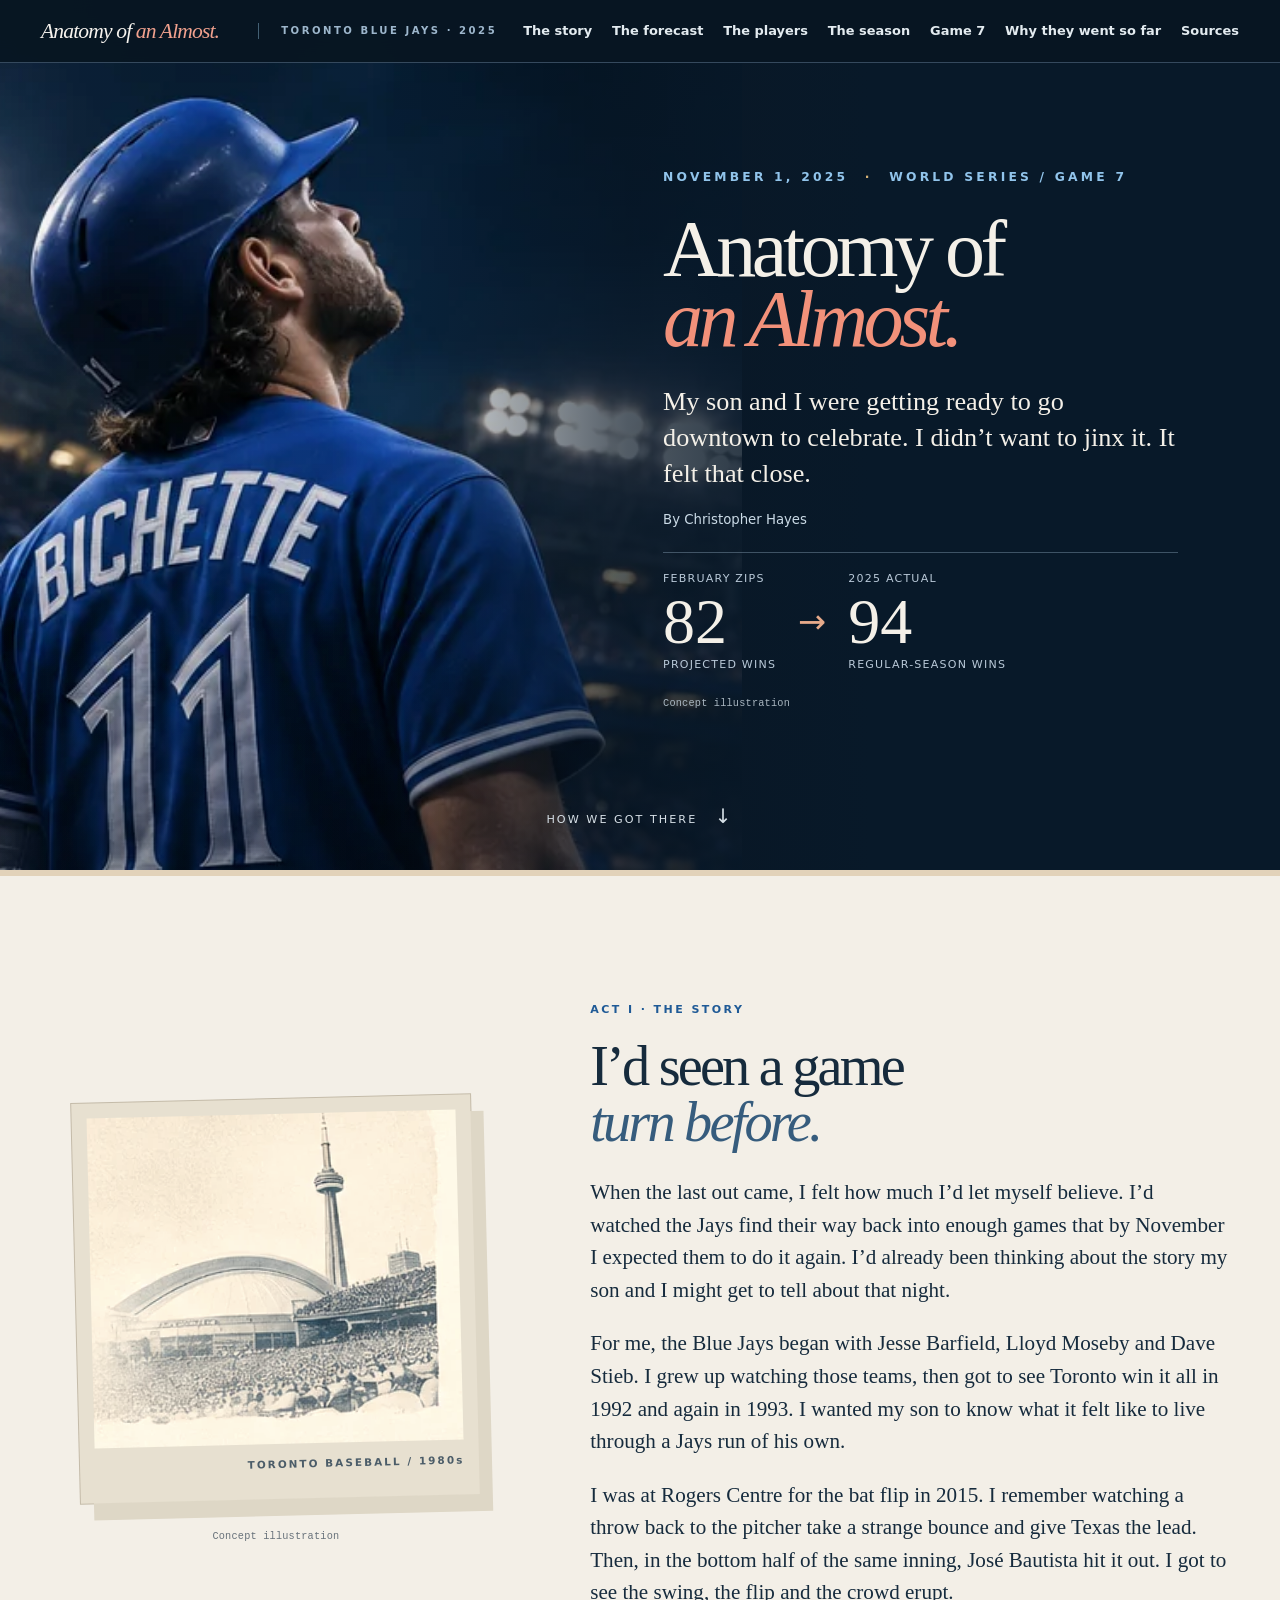
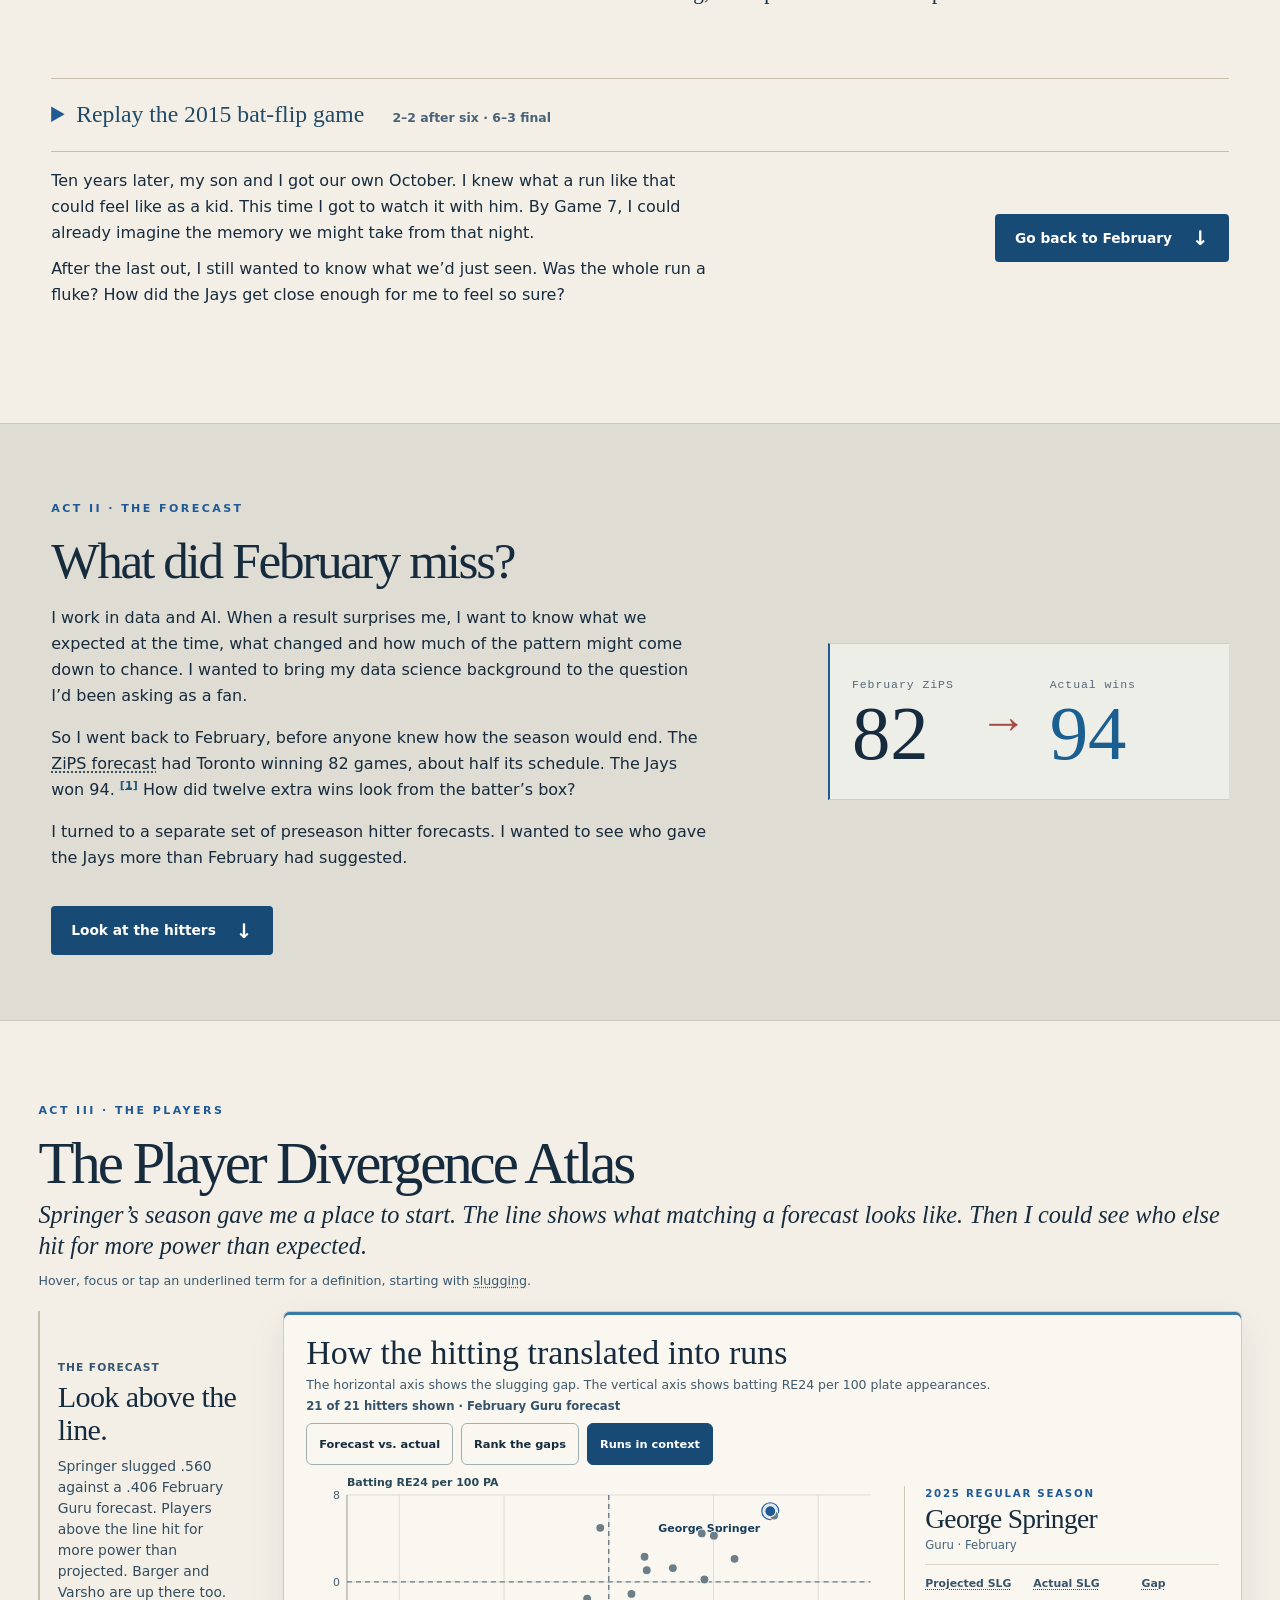
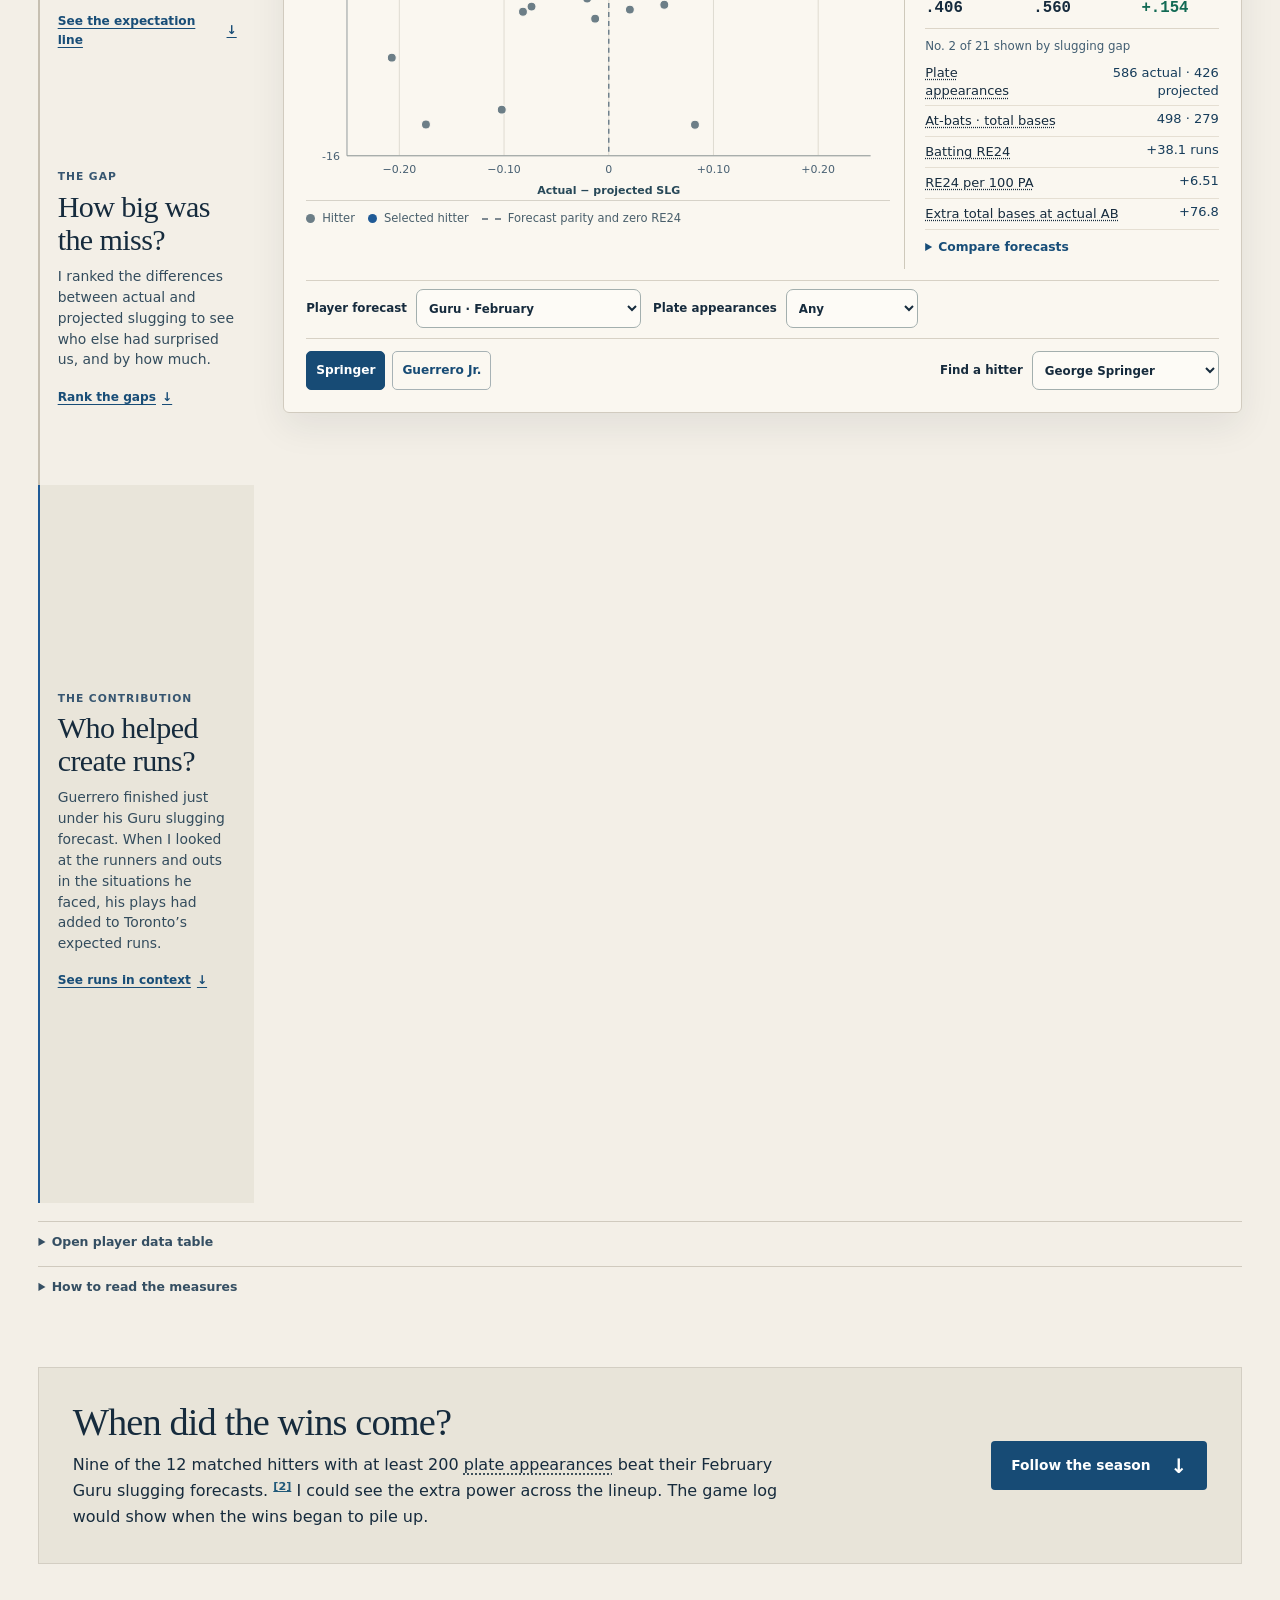
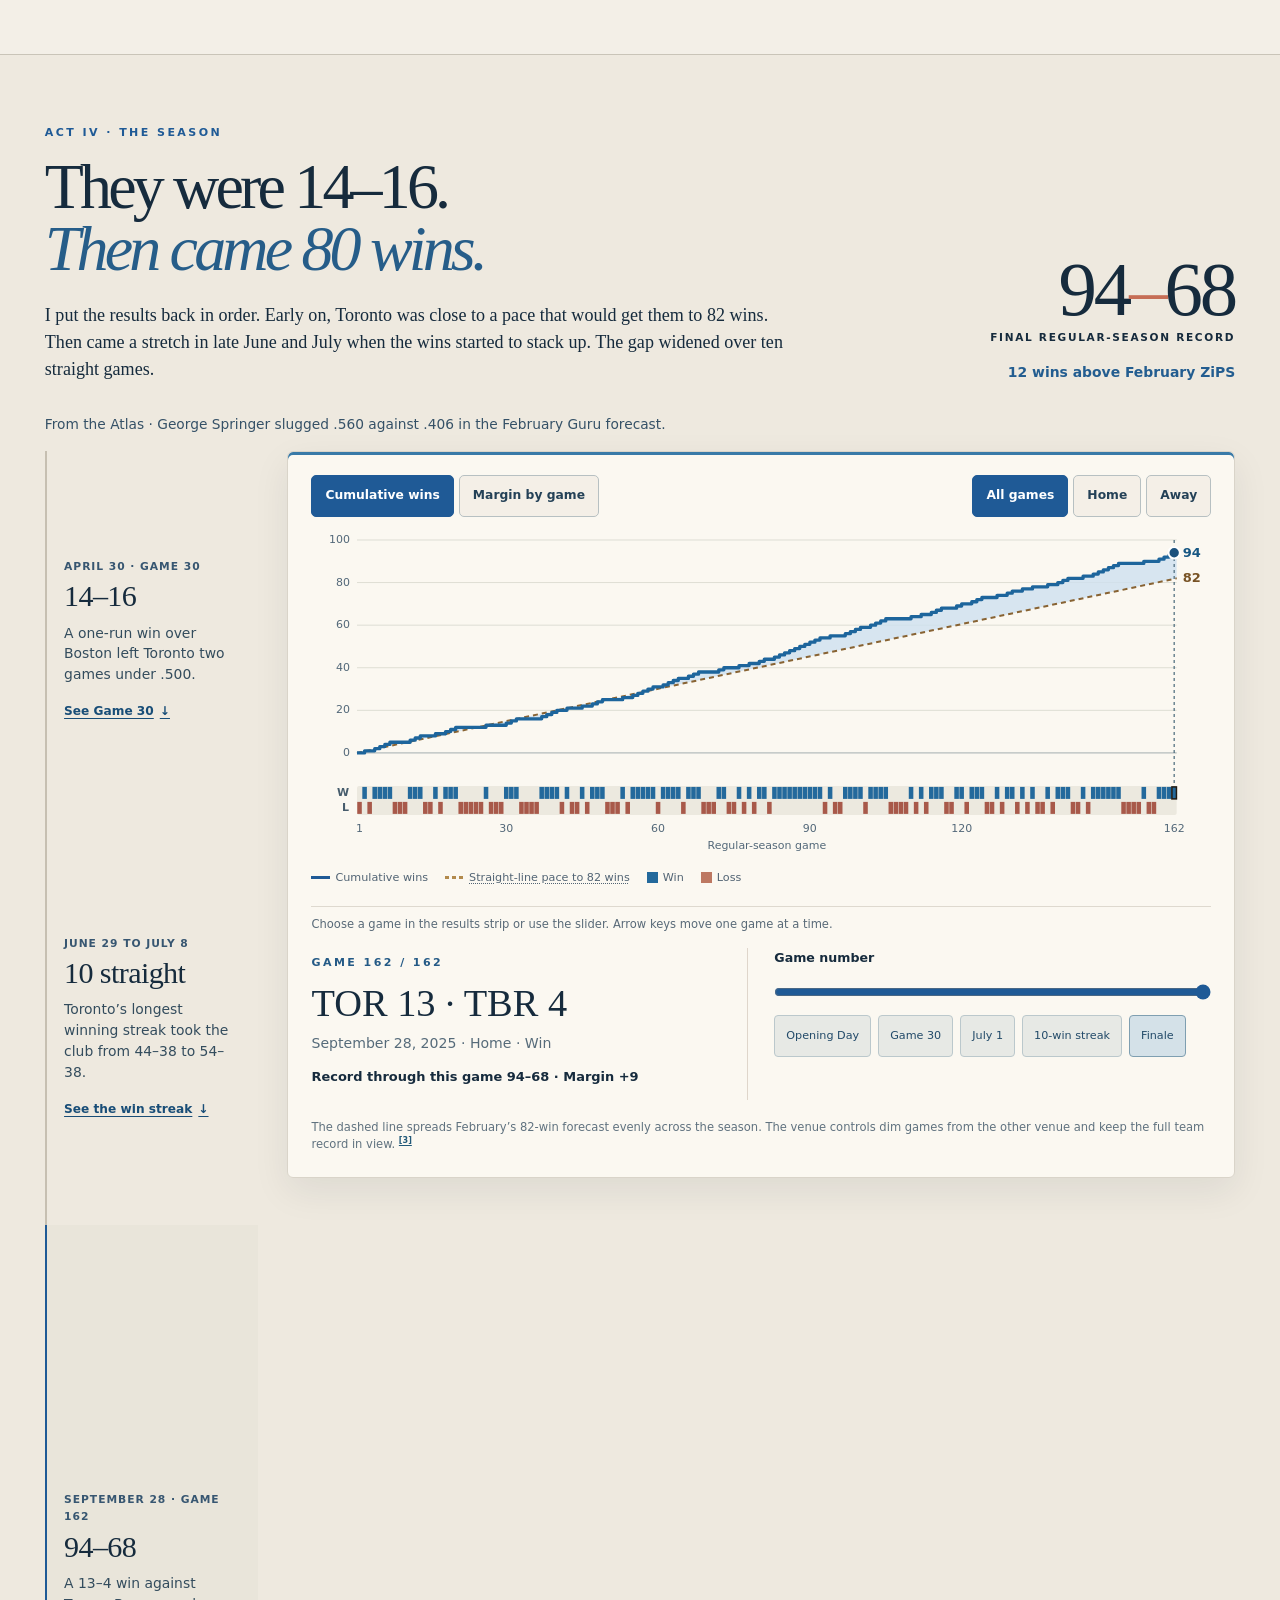
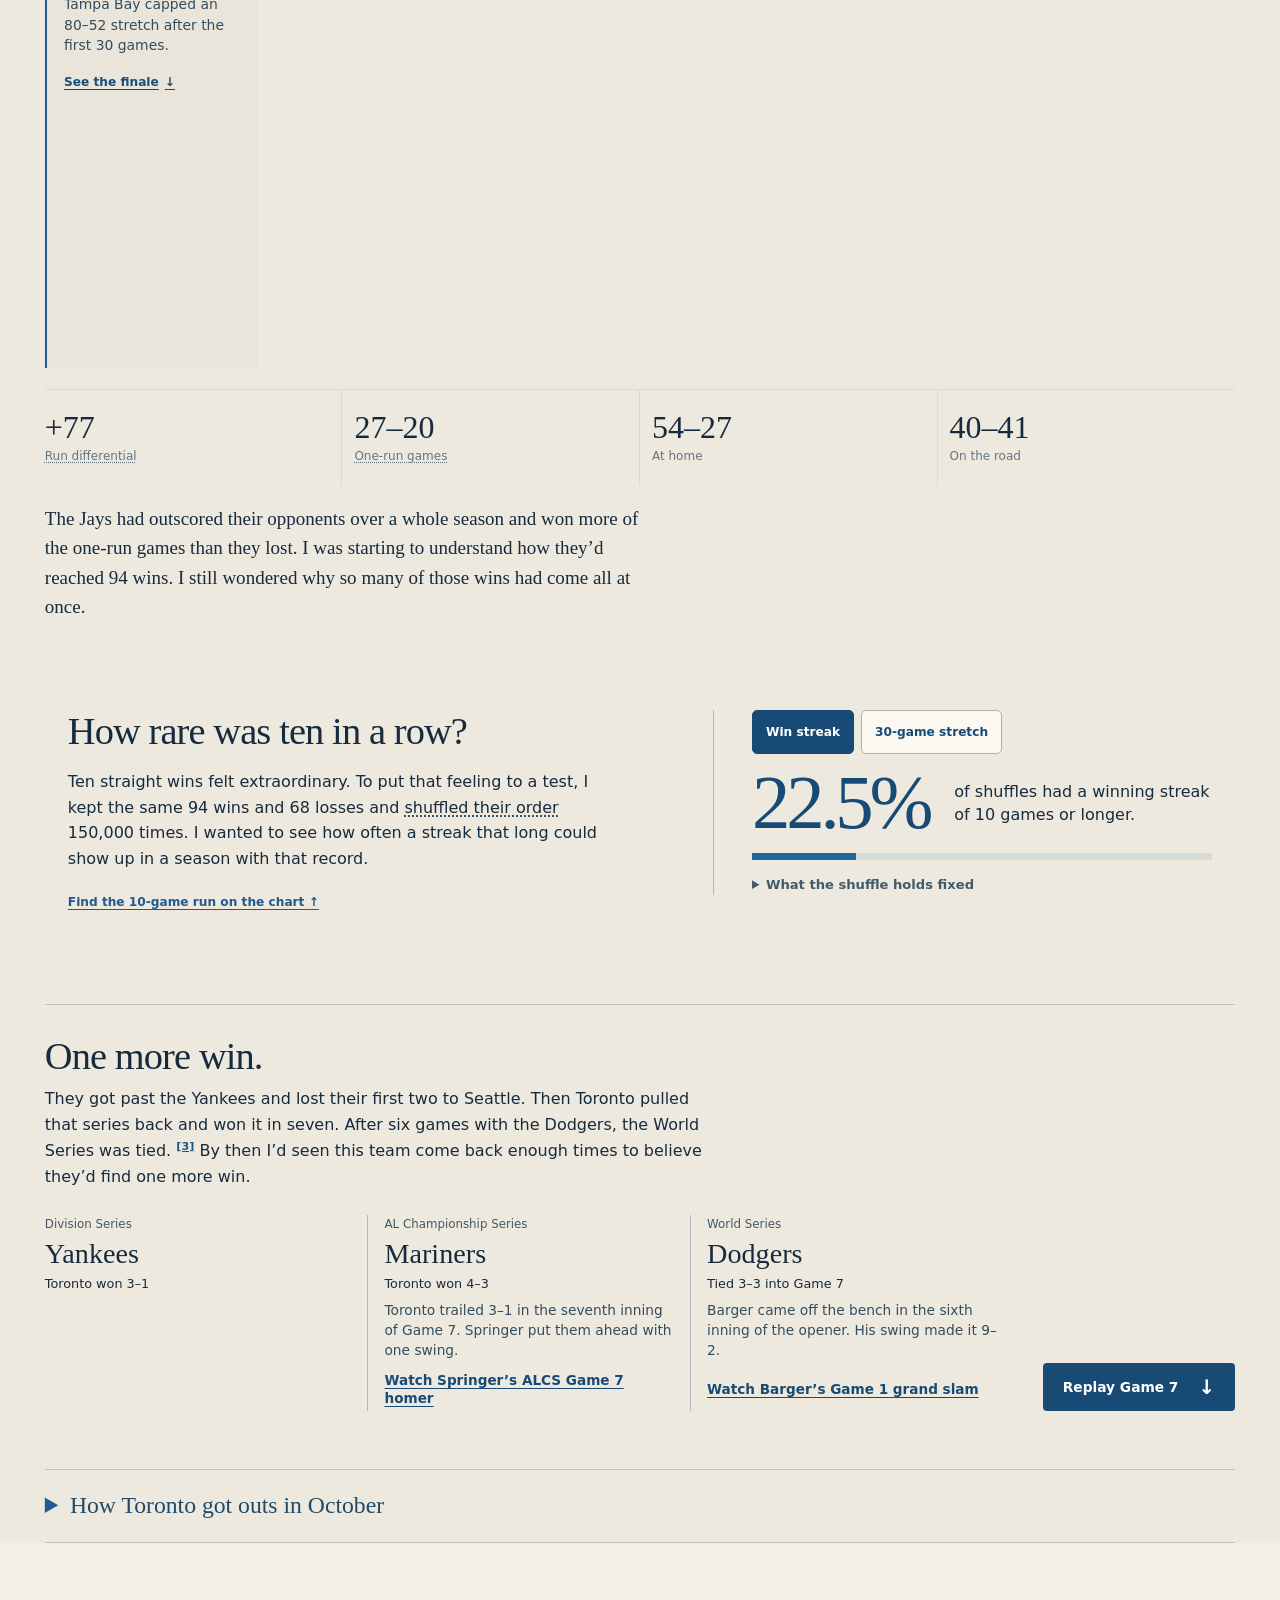
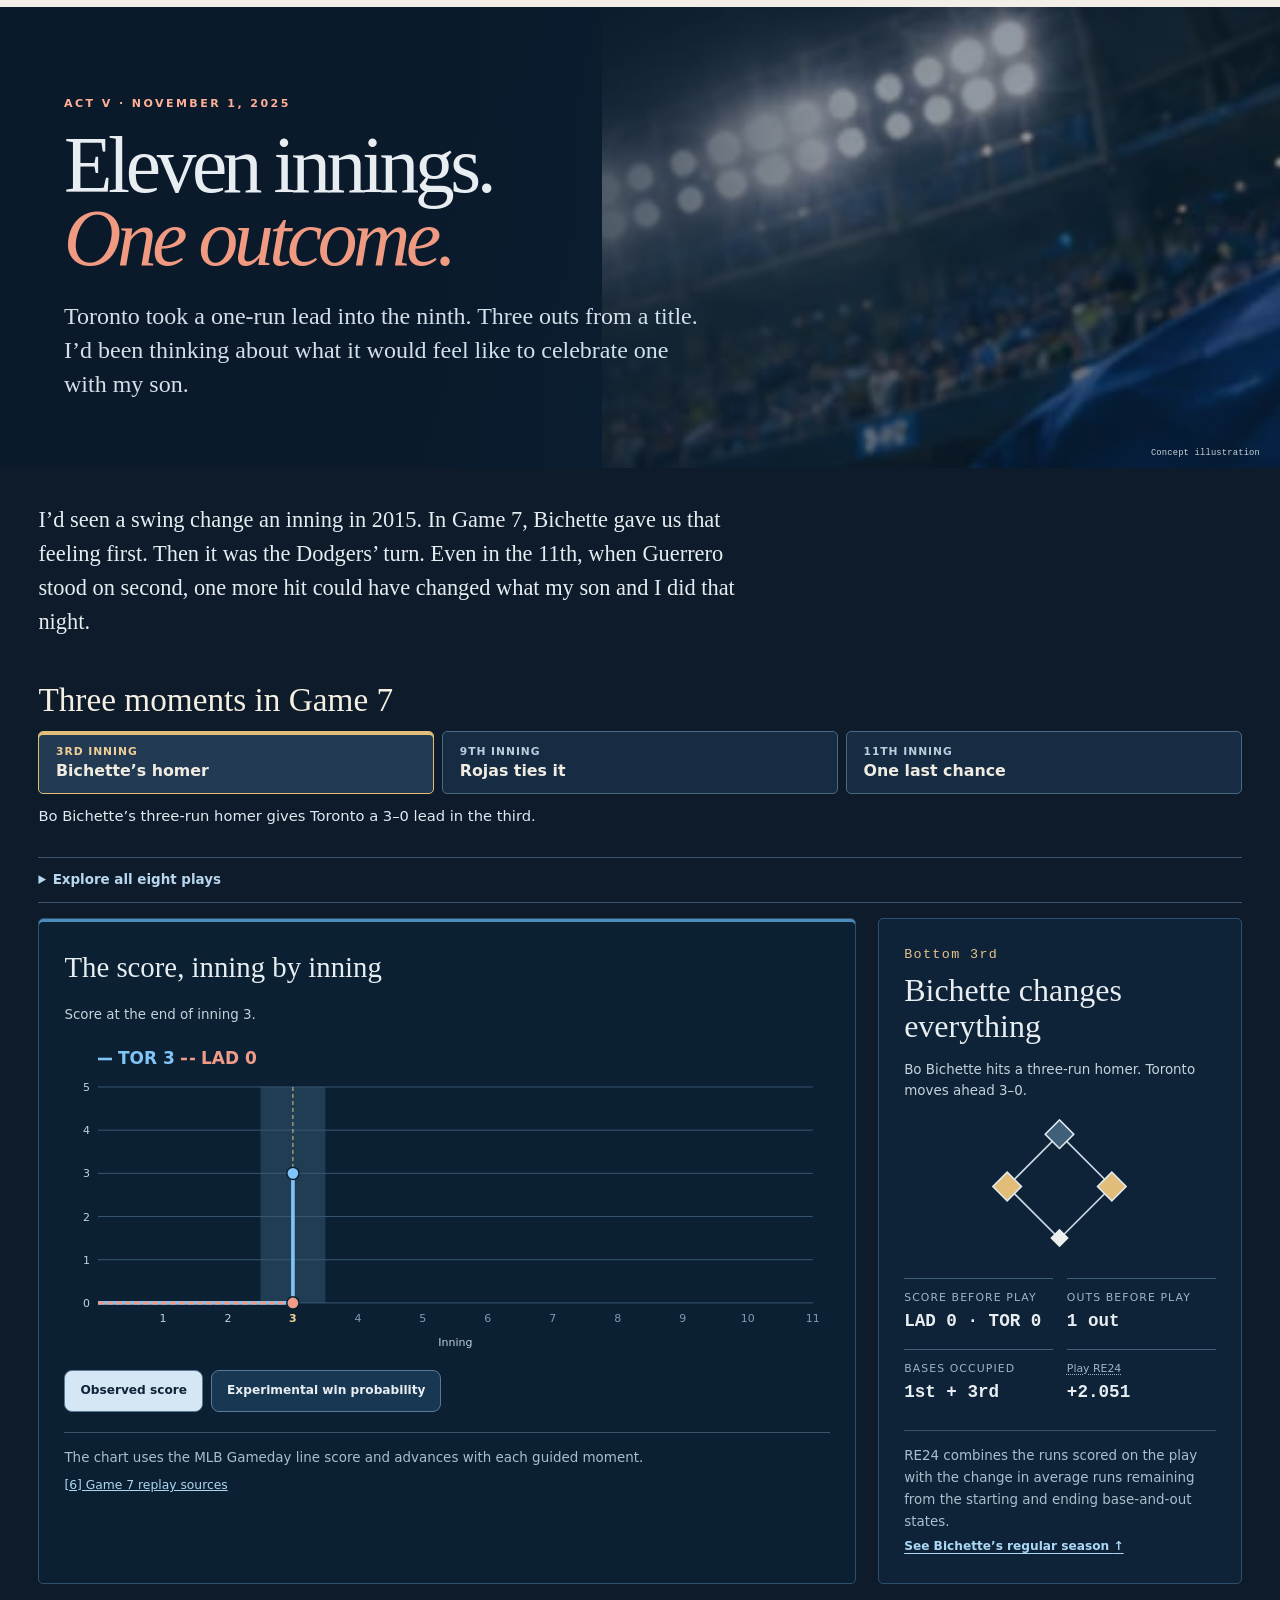
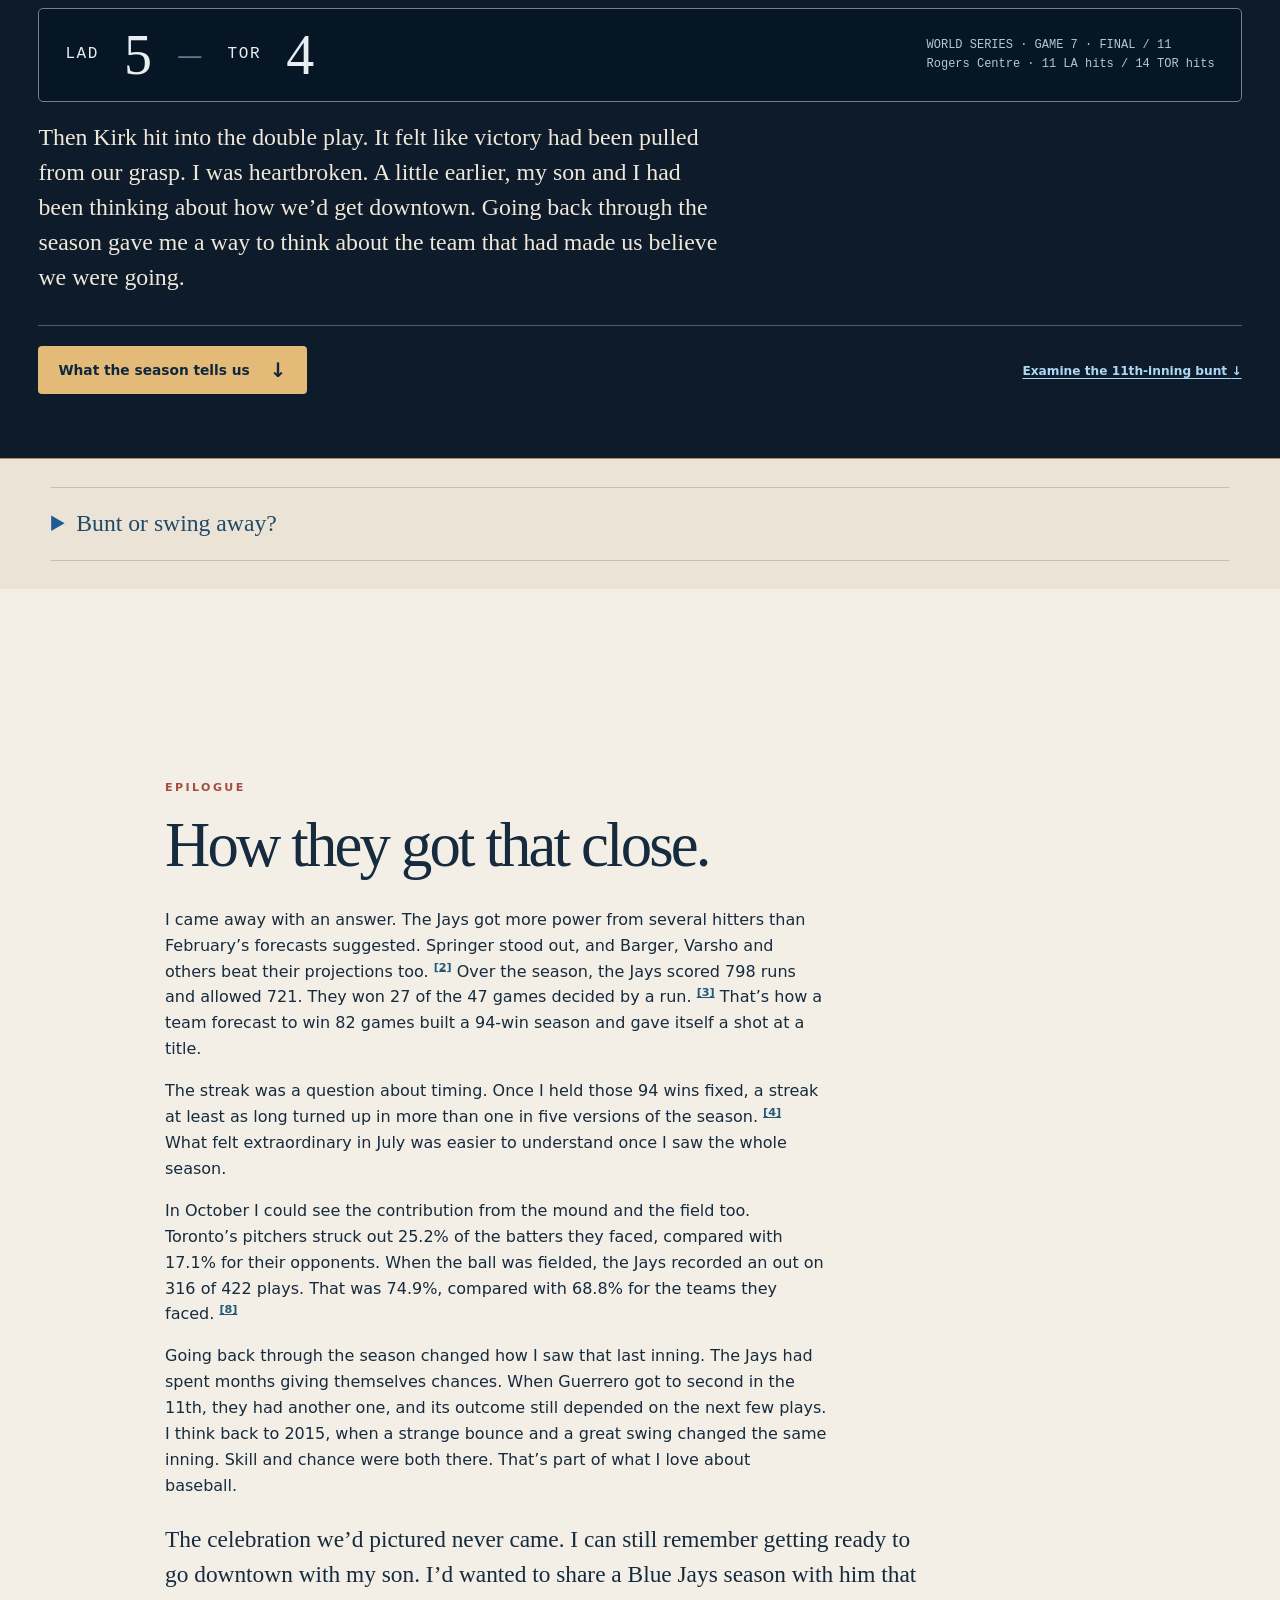
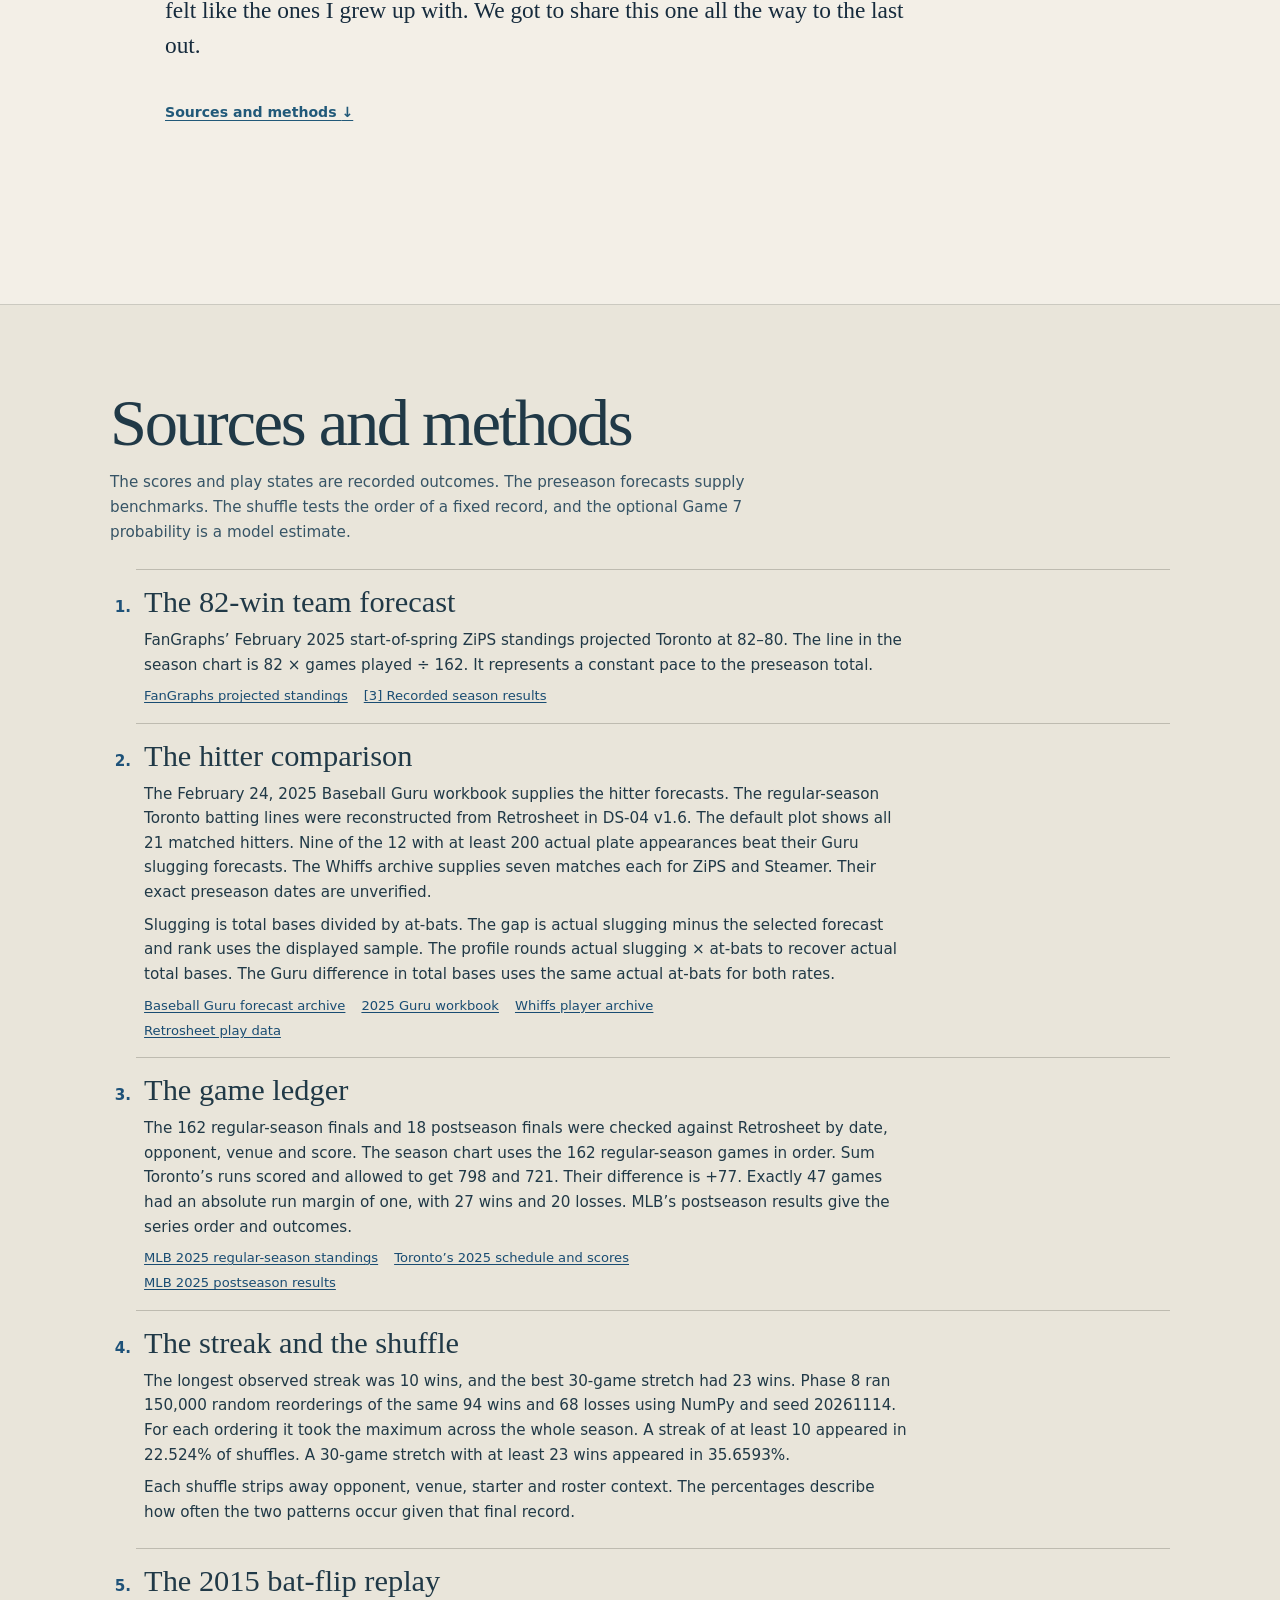
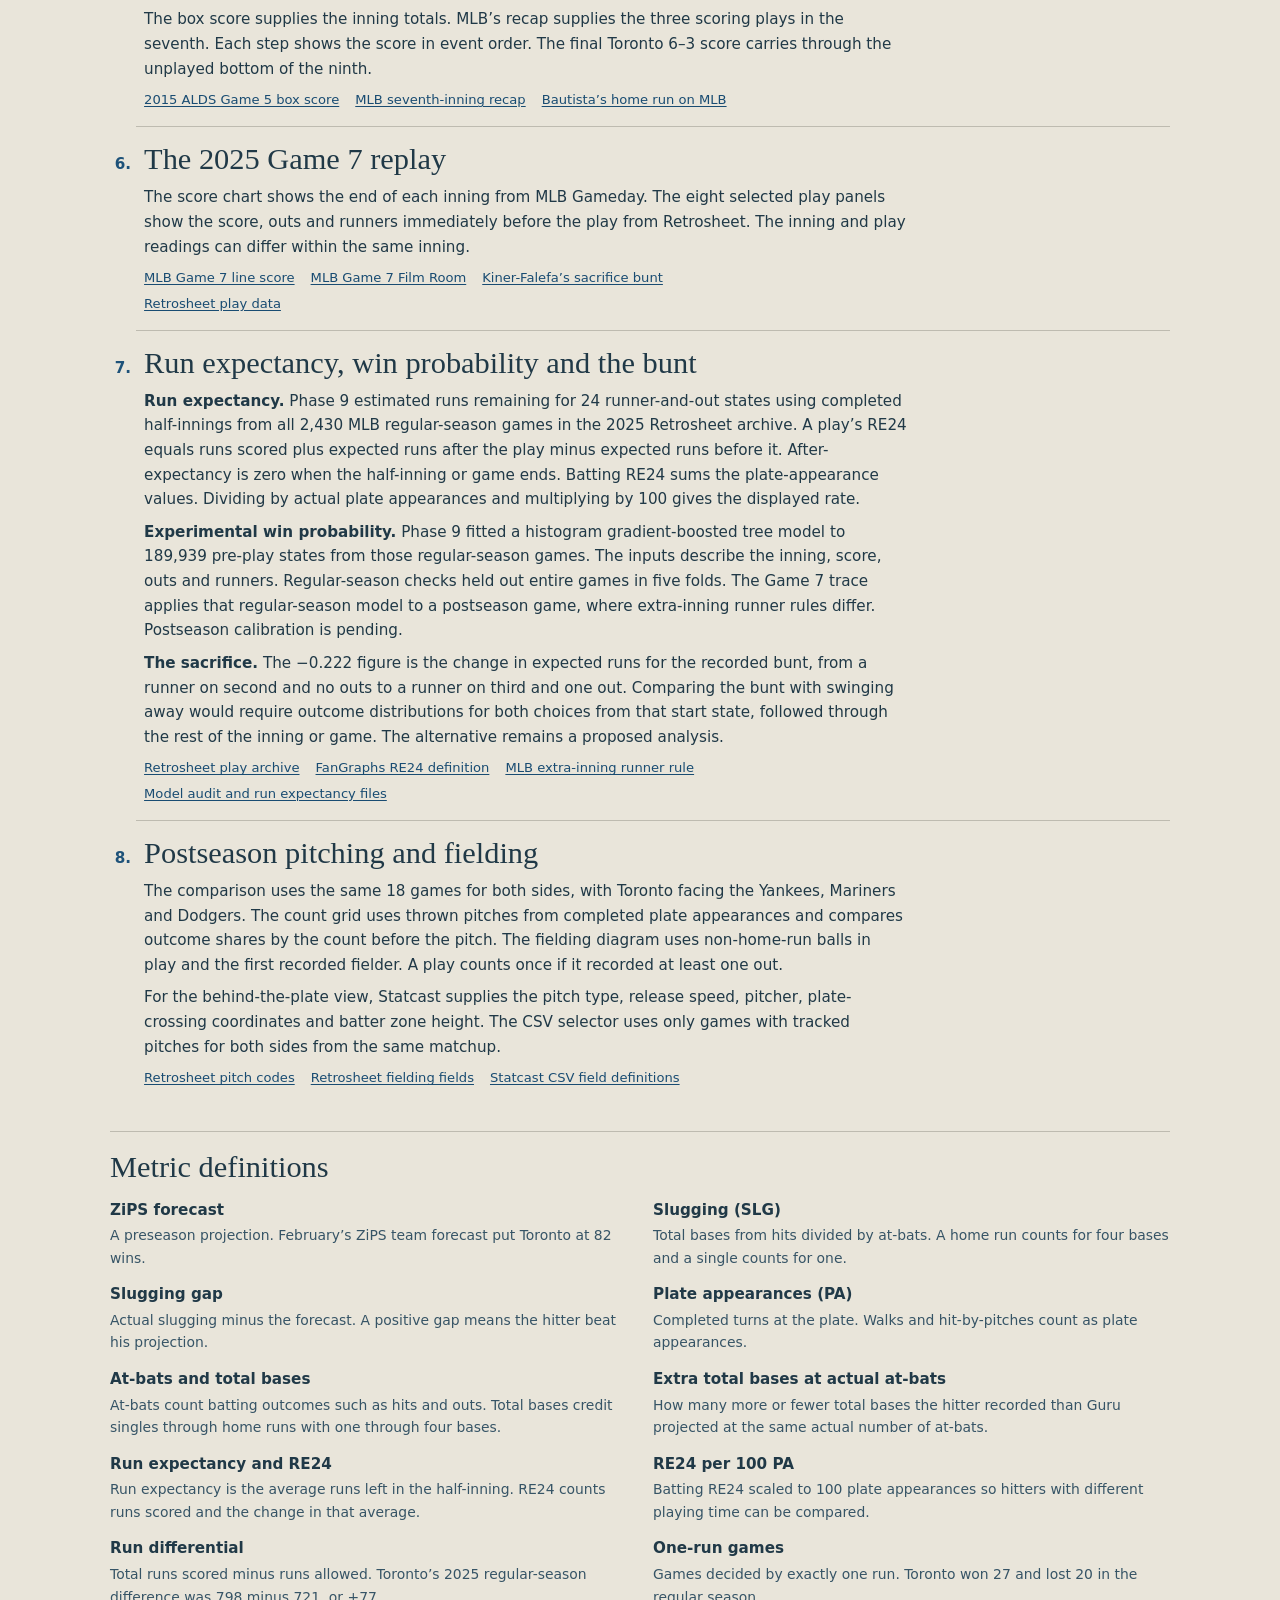
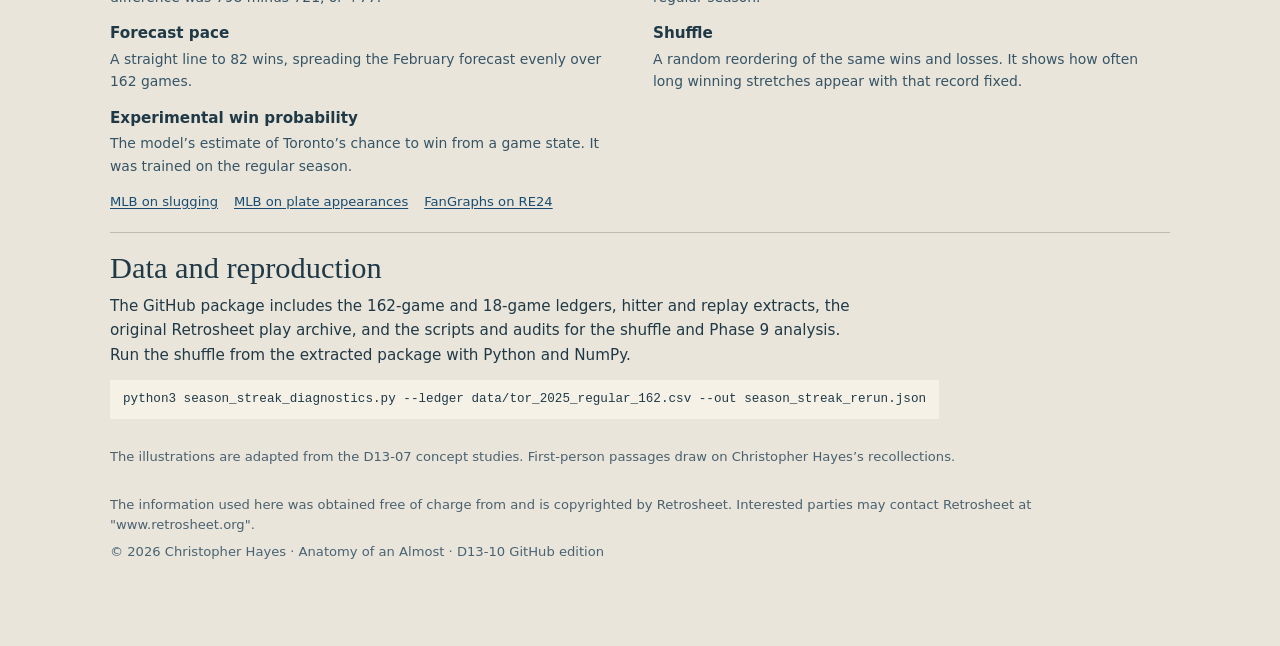
==== index.html @ d3fb2b7a "Add Anatomy of an Almost interactive story" ====
<!doctype html>
<html lang="en"><head><meta charset="utf-8"><meta name="viewport" content="width=device-width,initial-scale=1"><meta name="color-scheme" content="light"><meta name="theme-color" content="#0d1b2b"><meta name="description" content="Anatomy of an Almost: a personal, evidence-led interactive account of the Toronto Blue Jays' 2025 season.">
<title>Anatomy of an Almost · 2025 Blue Jays season and World Series Game 7</title>
<style>

:root{--paper:#f3efe7;--ink:#162b3d;--blue:#1f5a96;--teal:#0a6d65;--coral:#a44d42;--gold:#8c621e;--night:#0d1b2b;--light:#e7edf0;--muted:#536779;--line:#c9cdc9;--ui:system-ui,-apple-system,'Segoe UI',sans-serif;--serif:Georgia,'Times New Roman',serif;--mono:'SFMono-Regular',Consolas,monospace}*{box-sizing:border-box}html{scroll-behavior:smooth}body{margin:0;background:var(--paper);color:var(--ink);font-family:var(--ui);font-size:16px;line-height:1.62}button,select,input{font:inherit}button{cursor:pointer}a{color:inherit}a:hover{text-decoration-color:var(--coral)}:focus-visible{outline:3px solid #e2bd79;outline-offset:4px}img,svg{max-width:100%}.skip{position:absolute;top:-100px;left:10px;background:white;padding:9px;z-index:50}.skip:focus{top:10px}.serif{font-family:var(--serif)}.eyebrow{text-transform:uppercase;font-size:.69rem;font-weight:750;letter-spacing:.22em}.muted{color:var(--muted)}.caps{font-family:var(--mono);font-size:.72rem;letter-spacing:.08em}.pill{display:inline-flex;padding:.35rem .6rem;border-radius:30px;border:1px solid currentColor;font-size:.69rem;letter-spacing:.07em;text-transform:uppercase;font-weight:700}.site-nav{position:fixed;z-index:20;top:0;left:0;right:0;background:rgba(10,24,39,.95);border-bottom:1px solid #304456;color:#f6f3ee;display:flex;align-items:center;justify-content:space-between;gap:24px;padding:12px clamp(16px,4vw,70px);backdrop-filter:blur(18px);min-height:64px}.wordmark{font-family:var(--serif);font-weight:700;font-size:1.18rem;white-space:nowrap;text-decoration:none}.wordmark em{color:#f1a18e;font-weight:400}.navlinks{display:flex;gap:20px;align-items:center;white-space:nowrap}.navlinks a{text-decoration:none;font-size:.8rem;color:#d4dee8}.navlinks a:hover{color:white}.nav-status{font-family:var(--mono);font-size:.68rem;opacity:.65}.hero{color:white;background:radial-gradient(ellipse at 73% 12%,rgba(33,89,152,.34) 0,transparent 50%),linear-gradient(125deg,#071423 25%,#102d4a 75%,#06111e 100%);position:relative;min-height:100svh;padding:clamp(96px,14vh,165px) 4vw 72px;overflow:hidden;display:flex;align-items:center}.stadium{position:absolute;inset:0;pointer-events:none;overflow:hidden}.stadium:before{content:'';position:absolute;left:-16%;right:-16%;bottom:-19%;height:54%;border:2px solid rgba(119,186,244,.16);border-radius:50% 50% 0 0;box-shadow:0 -50px 80px rgba(28,90,150,.14),inset 0 32px 80px rgba(85,125,170,.07)}.stadium:after{content:'';position:absolute;inset:0;background-image:radial-gradient(#9bb3c7 1px,transparent 1px);background-size:17px 12px;opacity:.08;mask-image:linear-gradient(to top,#000,transparent 58%)}.hero-grid{max-width:1360px;width:100%;margin:auto;display:grid;grid-template-columns:minmax(0,1.1fr) minmax(290px,.6fr);gap:6vw;align-items:end;position:relative}.hero .eyebrow{color:#98c4e5}.hero-title{font-family:var(--serif);font-size:clamp(4.2rem,9vw,10rem);line-height:.88;font-weight:400;letter-spacing:-.058em;margin:23px 0 26px}.hero-title em{color:#f39b86;display:block;font-weight:400}.hero-lede{max-width:660px;font-family:var(--serif);font-size:clamp(1.15rem,2.1vw,1.75rem);line-height:1.38;color:#e1eaf2}.hero-meta{border-top:1px solid #52718d;padding-top:20px;display:flex;gap:16px;flex-wrap:wrap;color:#b6c7d7;font-family:var(--mono);font-size:.73rem}.hero-stat{background:rgba(17,44,70,.75);border:1px solid rgba(138,184,215,.24);border-radius:16px;padding:28px;max-width:360px;margin-left:auto;backdrop-filter:blur(12px)}.hero-stat .big{font-family:var(--serif);font-size:clamp(3.6rem,5.5vw,6rem);line-height:.9;letter-spacing:-.05em;margin:14px 0;color:#fff}.hero-stat .big span{color:#e4ba73}.hero-stat p{font-size:.82rem;color:#b6c7d7;line-height:1.55}.hero-stat .mini{height:34px;border-top:1px solid #2f506e;display:flex;align-items:center;justify-content:space-between;margin-top:18px}.scrollcue{position:absolute;bottom:23px;left:4vw;font-family:var(--mono);font-size:.69rem;letter-spacing:.14em;color:#adbfcd;text-decoration:none}.scrollcue:after{content:' ↓';font-size:1.2rem}.section-wrap{width:min(1300px,92vw);margin:auto}.memory{padding:clamp(80px,12vw,152px) 0;background:var(--paper)}.memory-layout{display:grid;grid-template-columns:minmax(220px,.8fr) minmax(0,1.2fr);gap:clamp(32px,8vw,135px);align-items:center}.memory-card{border:1px solid #cfccc4;background:#e6e1d5;padding:36px;box-shadow:18px 22px 0 #dcd7cd;transform:rotate(-1.2deg);min-height:420px;display:flex;flex-direction:column;justify-content:space-between}.memory-card .year{font-family:var(--serif);font-size:clamp(6rem,13vw,11rem);color:#204566;letter-spacing:-.09em;line-height:1}.memory-card .names{font-family:var(--serif);font-size:1.4rem;line-height:1.35}.memory h2,.bridge h2,.epilogue h2{font-family:var(--serif);font-weight:400;font-size:clamp(2.3rem,4.9vw,5.2rem);line-height:1.05;letter-spacing:-.045em;margin:16px 0 28px}.memory p{max-width:670px;font-size:clamp(1rem,1.5vw,1.21rem)}.credit{font-family:var(--mono);font-size:.7rem;color:#5e7181;margin-top:28px}.bridge{background:#dfdcd3;border-block:1px solid #ccc7bd;padding:clamp(75px,8vw,100px) 0}.bridge-flex{display:grid;grid-template-columns:1fr 1fr;align-items:center;gap:5vw}.bridge h2{margin-bottom:18px}.metric-bridge{border-left:2px solid var(--blue);padding-left:22px;display:flex;align-items:center;gap:24px}.metric-bridge strong{font-family:var(--serif);font-size:clamp(4rem,7vw,7rem);font-weight:400;line-height:1}.metric-bridge em{font-family:var(--serif);font-size:3rem;color:var(--coral)}.atlas{background:var(--paper);padding:clamp(70px,7vw,110px) 0}.section-header{max-width:1100px;margin:0 auto 26px}.section-header h2{font-family:var(--serif);font-size:clamp(2.7rem,5vw,5.4rem);line-height:1.05;letter-spacing:-.05em;font-weight:400;margin:12px 0}.section-header .dek{font-family:var(--serif);font-style:italic;font-size:clamp(1.2rem,1.8vw,1.55rem);margin:0;color:#355167}.atlas-controls{display:flex;flex-wrap:wrap;gap:10px;align-items:center;margin:32px 0 20px}.stage-btn,.chip{background:transparent;color:var(--ink);border:1px solid #a3afae;border-radius:10px;padding:11px 16px;font-size:.82rem;line-height:1.2;font-weight:700}.stage-btn[aria-selected=true],.chip[aria-pressed=true]{background:var(--blue);color:white;border-color:var(--blue)}.stage-btn .index{font-family:var(--mono);opacity:.75;margin-right:10px}.field{display:flex;align-items:center;gap:9px;font-size:.76rem;font-weight:750}.field select{max-width:225px;border:1px solid #a3afae;border-radius:7px;padding:10px;background:#fdfbf6;color:var(--ink)}.atlas-layout{display:grid;grid-template-columns:minmax(0,1.65fr) minmax(275px,.7fr);gap:22px}.viz-card,.player-card{background:#fffcf6;border:1px solid #d6d1c7;border-radius:14px;overflow:hidden;box-shadow:0 15px 35px rgba(30,47,57,.04)}.viz-head{padding:24px 28px 0;display:flex;justify-content:space-between;gap:15px;align-items:start}.viz-head h3{font-family:var(--serif);font-weight:400;font-size:clamp(1.6rem,2.3vw,2.25rem);margin:0;line-height:1.15}.viz-head p{font-size:.79rem;margin:9px 0 0;color:#566879;max-width:530px}.viz-svg-wrap{padding:12px 13px 5px;min-height:330px}.viz-svg-wrap svg{display:block;width:100%;height:auto;overflow:visible}.mobile-chart-hint{display:none;font-size:.72rem;color:#586b78;margin:9px 17px 0}.viz-legend{border-top:1px solid #e9e4da;padding:12px 22px;display:flex;flex-wrap:wrap;gap:16px;font-size:.72rem;color:#495f6b}.legenditem{display:inline-flex;gap:7px;align-items:center}.legend-dot{width:9px;height:9px;border-radius:100%;background:var(--teal)}.legend-dot.bad{background:var(--coral)}.legend-line{width:24px;border-top:2px dashed #7e8991}.player-card{padding:25px;display:flex;flex-direction:column;justify-content:space-between}.player-kicker{font-size:.7rem;text-transform:uppercase;letter-spacing:.17em;color:var(--blue);font-weight:750}.player-card h3{font-family:var(--serif);font-weight:400;font-size:2.5rem;line-height:1;margin:12px 0 8px}.player-card .statement{font-family:var(--serif);font-style:italic;font-size:1.22rem;color:#4b5e6b;margin:5px 0 30px}.stat-table{display:grid;grid-template-columns:1fr auto;gap:0;font-size:.8rem}.stat-table div{border-bottom:1px solid #e0ded6;padding:10px 0}.stat-table div:nth-child(even){font-family:var(--mono);font-weight:750}.stat-table .positive{color:var(--teal)}.stat-table .negative{color:var(--coral)}.player-select{border:1px solid #bbbdb7;background:#fffdf8;width:100%;margin-top:18px;padding:11px 12px;border-radius:6px}.note{font-size:.75rem;line-height:1.55;color:#566879}.takeaway{margin-top:20px;padding:24px 28px;display:grid;grid-template-columns:140px 1fr;gap:20px;border-left:3px solid var(--gold);background:#e9e5dc}.takeaway strong{font-family:var(--mono);font-size:.7rem;letter-spacing:.14em;color:#7d5a26}.takeaway p{font-family:var(--serif);font-size:clamp(1.18rem,1.6vw,1.5rem);line-height:1.4;margin:0}.readout{margin-top:12px;color:#536473;font-size:.77rem}.sourcebox{margin-top:24px;border-top:1px solid #d0d0ca;padding-top:15px}.sourcebox summary{font-size:.76rem;font-weight:800;cursor:pointer}.sourcebox p{font-size:.76rem}.ribbon{background:#13283e;color:#f5f0e9;padding:clamp(70px,9vw,120px) 0}.ribbon h2{font-family:var(--serif);font-weight:400;font-size:clamp(2.5rem,5vw,5.5rem);letter-spacing:-.04em;line-height:1.08;margin:0 0 22px}.ribbon p{color:#c3d0da;max-width:750px}.ribbon .ribbon-rule{height:2px;background:linear-gradient(to right,#78afe8 0 68%,#b77c73 68% 73%,transparent 73%);margin:35px 0}.game{background:radial-gradient(ellipse at 75% 5%,#163c60 0,transparent 48%),#0d1b2b;color:#e8edf1;padding:clamp(70px,8vw,110px) 0}.game .section-header .dek{color:#b3c4d4}.scoreboard{display:flex;align-items:center;gap:25px;border:1px solid #49627a;border-radius:12px;padding:18px 26px;background:rgba(15,38,59,.8);margin:30px 0}.scoreboard .team{font-family:var(--mono);font-size:1rem;letter-spacing:.1em}.scoreboard .score{font-family:var(--serif);font-size:3.5rem;line-height:1}.scoreboard .sep{color:#607c94;font-size:1.6rem}.scoreboard .final{margin-left:auto;font-family:var(--mono);font-size:.75rem;color:#b1c7d8}.game-layout{display:grid;grid-template-columns:minmax(0,1.5fr) minmax(290px,.8fr);gap:22px}.night-card{border:1px solid #35516e;border-radius:13px;background:#112a41;padding:25px}.night-card h3{font-family:var(--serif);font-weight:400;font-size:1.8rem;margin:0 0 8px}.night-card p{color:#c4d2dc;font-size:.84rem}.game-toolbar{display:flex;gap:8px;margin:20px 0;flex-wrap:wrap}.game-toolbar button{background:#173753;color:#e8edf1;border:1px solid #5b7994;border-radius:8px;padding:10px 15px;font-size:.76rem;font-weight:750}.game-toolbar button[aria-pressed=true]{background:#d5e7f4;color:#10243a}.game-svg{margin:15px 0;width:100%}.game-svg svg{display:block;width:100%;height:auto}.game-steps{margin:20px 0;display:grid;grid-template-columns:repeat(4,minmax(0,1fr));gap:8px}.game-steps button{background:#18334c;border:1px solid #385775;border-radius:8px;text-align:left;color:#d8e2ec;padding:12px;min-height:95px;font-size:.77rem;line-height:1.3}.game-steps button[aria-current=true]{border:2px solid #e2bd79;background:#254563;padding:11px}.game-steps .step-no{display:block;color:#a4c0d7;font-family:var(--mono);font-size:.65rem;margin-bottom:5px}.moment-label{color:#e2bd79;font-family:var(--mono);font-size:.67rem;letter-spacing:.1em}.night-card .moment-title{font-family:var(--serif);font-size:2rem;line-height:1.12;margin:8px 0}.diamond{display:block;margin:17px auto 8px;width:135px;height:135px}.moment-data{display:grid;grid-template-columns:1fr 1fr;gap:14px;margin:24px 0}.moment-data>div{border-top:1px solid #40607a;padding-top:10px}.moment-data span{display:block;color:#9cb6c9;font-size:.68rem;text-transform:uppercase;letter-spacing:.1em}.moment-data strong{display:block;font-family:var(--mono);font-size:1.1rem}.game-evidence{font-size:.75rem;color:#a8bfcd!important;border-top:1px solid #39546b;padding-top:14px}.whatif{margin-top:18px;border:1px solid #9d7b50;background:rgba(153,105,43,.10);border-radius:10px;padding:20px}.whatif h3{font-family:var(--serif);font-weight:400;font-size:1.5rem;margin:0 0 8px}.whatif .uncomputed{font-family:var(--mono);font-size:.7rem;color:#e5bb72;letter-spacing:.05em}.epilogue{padding:clamp(95px,14vw,180px) 0}.epilogue .section-wrap{max-width:950px}.epilogue blockquote{font-family:var(--serif);font-size:clamp(1.6rem,3vw,2.6rem);line-height:1.36;border-left:2px solid var(--coral);padding-left:23px;margin:38px 0}.footer{background:#e0ddd5;border-top:1px solid #cbc9c0;padding:32px 4vw;font-size:.73rem;color:#586a74;display:flex;gap:25px;justify-content:space-between;flex-wrap:wrap}.axis-label{fill:#71808b;font-family:var(--ui);font-size:12px}.tick{fill:#657480;font-family:var(--mono);font-size:11px}.chartpoint{cursor:pointer;transition:r .12s ease}.chartpoint:hover{r:10}.chartpoint:focus{outline:none;stroke:#142b41;stroke-width:3px}.sr-only{position:absolute;width:1px;height:1px;padding:0;margin:-1px;overflow:hidden;clip:rect(0,0,0,0);white-space:nowrap;border:0}.responsive-chart-table{max-height:180px;overflow:auto;display:block;margin:0 12px 12px}.responsive-chart-table summary{cursor:pointer;font-weight:800;font-size:.72rem}.responsive-chart-table table{border-collapse:collapse;width:100%;font-size:.75rem;margin:12px 0}.responsive-chart-table th,.responsive-chart-table td{padding:6px;border-bottom:1px solid #dedbd2;text-align:right}.responsive-chart-table th:first-child,.responsive-chart-table td:first-child{text-align:left}.responsive-chart-table tr button{background:none;border:none;text-decoration:underline;color:var(--blue)}@media(max-width:1000px){.atlas-layout,.game-layout{grid-template-columns:minmax(0,1fr)}.player-card{display:block}.game-steps{grid-template-columns:repeat(4,1fr)}.hero-grid{gap:20px}.hero-stat{padding:18px}}@media(max-width:760px){.site-nav{padding:10px 15px}.navlinks{gap:10px}.navlinks a{font-size:.7rem}.navlinks a:nth-child(2),.nav-status{display:none}.wordmark{font-size:1rem}.hero{min-height:88svh}.hero-grid,.memory-layout,.bridge-flex{grid-template-columns:1fr}.hero-stat{margin:18px 0 0;max-width:100%;width:100%}.hero-stat .big{font-size:3.5rem}.hero-title{font-size:clamp(3.9rem,15vw,6.5rem)}.memory-card{min-height:220px;box-shadow:9px 10px 0 #dcd7cd;transform:none}.memory-card .year{font-size:6rem}.memory-layout{gap:35px}.bridge-flex{gap:15px}.metric-bridge strong{font-size:4rem}.atlas-controls .field{width:100%;justify-content:space-between}.atlas-controls .field select{max-width:70%}.atlas-controls{gap:7px}.stage-btn{flex:1;min-width:120px;font-size:.7rem;padding:10px 8px}.stage-btn .index{display:none}.viz-head{padding:18px 17px 0}.viz-svg-wrap{min-height:240px;padding:8px 6px;overflow-x:auto;overscroll-behavior-inline:contain}.viz-svg-wrap svg{width:660px;max-width:none}.mobile-chart-hint{display:block}.game-steps{grid-template-columns:repeat(2,1fr)}.night-card{padding:18px}.scoreboard{padding:14px;gap:12px;flex-wrap:wrap}.scoreboard .score{font-size:2.5rem}.scoreboard .final{width:100%}.takeaway{grid-template-columns:1fr;gap:10px}.memory h2,.bridge h2{font-size:2.7rem}}@media(max-width:380px){.navlinks a:last-child{display:none}.wordmark{font-size:.9rem}.site-nav{gap:10px}.metric-bridge{gap:8px;padding-left:12px}.metric-bridge strong{font-size:3rem}.metric-bridge em{font-size:2rem}.viz-head{flex-wrap:wrap}.viz-head .pill{font-size:.57rem}}@media(prefers-reduced-motion:reduce){html{scroll-behavior:auto}*,*:before,*:after{animation-duration:.001ms!important;transition-duration:.001ms!important}}
 
/* D13-09 · Concept-aligned editorial design, deliberately closer to D13-07 board */
:root{--paper:#f3efe7;--ink:#162b3d;--night:#0d1b2b;--blue:#1f5a96;--teal:#0a6d65;--coral:#a44d42;--gold:#8c621e;--ui:'IBM Plex Sans',system-ui,-apple-system,'Segoe UI',sans-serif;--serif:Newsreader,Georgia,'Times New Roman',serif;--mono:'IBM Plex Mono',ui-monospace,Consolas,monospace}
html{scroll-behavior:smooth;scroll-padding-top:72px}body{background:var(--paper);color:var(--ink)}.site-nav{min-height:63px;padding:13px clamp(20px,3.2vw,65px);background:rgba(8,22,35,.97);border-bottom:1px solid #35495d}.wordmark{font-size:1.35rem;font-weight:400;font-style:italic;letter-spacing:-.04em}.nav-subtitle{font-size:.63rem;letter-spacing:.25em;color:#9db6cc;font-weight:750;margin-right:auto;margin-left:15px;border-left:1px solid #436074;padding-left:22px}.navlinks a{font-size:.83rem;color:#e3ebf0;font-weight:600}.navlinks a:hover,.navlinks a:focus-visible{color:#fff;border-bottom:2px solid #ef927e}.nav-mobile-label{display:none}
.hero-new{min-height:min(870px,100svh);position:relative;background:#0d1b2b;color:#f4f0e8;overflow:hidden;display:flex;justify-content:flex-end;align-items:center;padding:105px max(5vw,35px) 110px;isolation:isolate}.hero-art{position:absolute;inset:0 auto 0 0;width:58%;z-index:-2}.hero-art img{width:100%;height:100%;object-fit:cover;object-position:center 46%;filter:saturate(.95) contrast(1.04)}.hero-shade{position:absolute;inset:0;z-index:-1;background:linear-gradient(90deg,rgba(6,20,33,.04) 0%,rgba(7,22,35,.05) 30%,rgba(8,22,36,.70) 49%,#081929 68%,#081929 100%),linear-gradient(0deg,rgba(3,12,24,.35),transparent 35%)}.hero-body{width:min(48%,730px);margin-left:auto;position:relative;z-index:2;padding-right:clamp(0px,3vw,40px)}.hero-eyebrow{color:#91c4eb!important;font-size:.77rem;letter-spacing:.26em;font-weight:600}.hero-eyebrow span{color:#d6b276;padding:0 9px}.hero-display{font-family:var(--serif);font-size:clamp(4.1rem,6.25vw,7.7rem);line-height:.88;font-weight:400;letter-spacing:-.056em;margin:26px 0 30px}.hero-display em{color:#f2917a;font-weight:400;white-space:nowrap}.hero-dek{font-family:var(--serif);font-size:clamp(1.35rem,2.05vw,2.05rem);line-height:1.36;max-width:680px;margin-bottom:36px}.hero-record{display:flex;align-items:center;gap:22px;border-top:1px solid rgba(177,206,228,.32);padding-top:17px}.hero-record>div:not(.hero-record-arrow){display:flex;flex-direction:column;gap:0}.hero-record span,.hero-record small{font-size:.69rem;letter-spacing:.11em;color:#b9c9d8;text-transform:uppercase}.hero-record strong{font-family:var(--serif);font-size:clamp(2.6rem,5vw,4rem);line-height:1.07;font-weight:400}.hero-record-arrow{font-size:2.1rem;color:#e7aa8a}.hero-disclaimer,.artifact-label,.game7-art-caption{font:normal .64rem/1.4 var(--mono);letter-spacing:.02em;color:#a9b6c0;margin-top:22px}.hero-scroll{position:absolute;bottom:38px;left:50%;transform:translateX(-50%);font-size:.7rem;letter-spacing:.18em;text-transform:uppercase;text-decoration:none;color:#d7e0e7}.hero-scroll span{font-size:1.25rem;margin-left:12px}.hero-scroll:hover{color:#fff}
.memory-new{background:var(--paper);border-top:6px solid #e2d2b9;padding:clamp(80px,9vw,125px) 0}.memory-grid{display:grid;grid-template-columns:minmax(300px,.95fr) minmax(0,1.35fr);align-items:center;gap:clamp(40px,7vw,115px);max-width:1320px}.memory-illustration{padding:22px 25px 0}.memory-frame{background:#e7e0d0;box-shadow:13px 17px 0 #ded7c6,0 0 0 1px #c4bba9;transform:rotate(-1.4deg);padding:15px 15px 26px}.memory-frame img{display:block;width:100%;height:330px;object-fit:cover;filter:sepia(.22) saturate(.8);background:#ccc}.memory-frame-date{text-align:right;letter-spacing:.2em;font-size:.65rem;font-weight:800;margin-top:12px;color:#4b5c68}.memory-illustration .artifact-label{color:#67717a;text-align:center;margin-top:30px}.memory-copy h2{font-family:var(--serif);font-size:clamp(3rem,4.4vw,5.6rem);line-height:.99;letter-spacing:-.05em;font-weight:400;margin:20px 0 26px}.memory-copy h2 em{font-weight:400;color:#365c7d}.memory-copy p{font-family:var(--serif);font-size:clamp(1.16rem,1.65vw,1.48rem);line-height:1.54;max-width:650px}.memory-copy blockquote{border-left:3px solid #c46c52;padding-left:23px;font-family:var(--serif);font-size:clamp(1.3rem,2.1vw,1.85rem);font-style:italic;line-height:1.36;margin:30px 0}.memory-copy .memory-author{font-family:var(--ui);font-size:.77rem;color:#687780}.chapter-next{display:inline-flex;gap:36px;align-items:center;margin-top:20px;background:#174b75;color:white;text-decoration:none;padding:13px 20px;font-size:.86rem;font-weight:700;border-radius:4px}.chapter-next:hover{background:#103853;color:white}.chapter-next span{font-size:1.25rem}
.bridge{padding:65px 0}.bridge h2{font-size:clamp(2.7rem,4vw,4.5rem)}.metric-bridge strong{font-size:clamp(3rem,6vw,5.5rem)}
.atlas-new{padding:100px 0 110px;background:var(--paper)}.atlas-wide{width:min(1530px,94vw);margin:auto}.chapter-label{color:var(--blue);font-weight:750}.atlas-display{font:400 clamp(3.1rem,4.6vw,5.6rem)/1.03 var(--serif);letter-spacing:-.052em;margin:14px 0 4px}.atlas-dek{font:italic clamp(1.32rem,1.9vw,1.9rem)/1.28 var(--serif);margin:4px 0 26px}.atlas-three{display:grid;grid-template-columns:minmax(160px,.72fr) minmax(510px,2.35fr) minmax(245px,1.07fr);gap:clamp(14px,1.65vw,28px);align-items:stretch}.atlas-editorial{font:400 1.05rem/1.55 var(--serif);padding-top:24px;padding-right:5px}.atlas-editorial p{margin:0 0 20px}.atlas-editorial .story-rule{height:2px;width:45px;background:#a37c3b;margin-bottom:25px}.atlas-editorial .atlas-nuance{font-style:italic;color:#3b5365}.text-link{color:#205b8d;font-family:var(--ui);font-size:.76rem;font-weight:700;text-decoration:none}.atlas-center{min-width:0}.atlas-controls{margin:0 0 12px;gap:8px}.atlas-controls .stage-btn{padding:10px 12px;font-size:.71rem;border-radius:6px;min-height:41px;white-space:nowrap}.atlas-controls .field{font-size:.65rem}.atlas-controls select{padding:8px;max-width:145px;font-size:.7rem}.viz-card{background:transparent;box-shadow:none;border:0;border-radius:0}.viz-head{padding:8px 5px 4px}.viz-head h3{font-size:clamp(1.5rem,2.3vw,2.1rem);font-weight:700}.viz-head p{font-size:.79rem}.viz-head .pill{display:none}.viz-svg-wrap{padding:0;min-height:300px}.viz-legend{padding:12px 3px;border-color:#d6d2c8;background:transparent}.player-card{background:transparent;border:0;box-shadow:none;border-left:1px solid #d1cbc0;border-radius:0;padding:0 0 0 18px;display:flex;flex-direction:column;gap:6px}.player-art{height:148px;position:relative;margin-bottom:16px;overflow:hidden;border-radius:4px;background:#2d465c}.player-art img{height:100%;width:100%;object-fit:cover;object-position:center 30%}.player-art span{position:absolute;bottom:0;left:0;right:0;padding:4px 9px;background:rgba(11,28,43,.85);color:#cddbe4;font:.55rem/1.2 var(--mono);letter-spacing:.1em}.player-card h3{font-size:clamp(1.8rem,2.5vw,2.55rem);margin:5px 0 0}.player-card .sourcebox{margin-top:12px}.player-card .stat-table{margin-top:15px}.atlas-bottom{border-top:1px solid #d4cec3;margin-top:28px;padding-top:19px;display:grid;grid-template-columns:minmax(0,2.1fr) minmax(240px,1fr);gap:35px}.atlas-takeaway .takeaway{margin:0;background:#ede7dd;border-left:4px solid #a67a37;border-radius:3px;padding:16px 24px}.atlas-takeaway .takeaway p{font-family:var(--serif);font-size:1.28rem}.atlas-readout .readout{margin:0;color:#60717c;line-height:1.5}.responsive-chart-table{font-size:.8rem}
.season-bridge{background:linear-gradient(105deg,#10263a,#0a192a);color:#f2eee7;padding:95px 0}.season-bridge .eyebrow{color:#91c1e7}.season-bridge h2{font:400 clamp(3.4rem,7vw,7.5rem)/.96 var(--serif);margin:24px 0;letter-spacing:-.05em}.season-bridge h2 em{color:#f4a08a;font-weight:400}.season-bridge p{max-width:700px;font:1.22rem/1.52 var(--serif);color:#ccdbe5}.chapter-next-night{background:#e3ba78;color:#10283d}
.season-new{background:var(--paper);padding:100px 0 120px}.season-wrap{width:min(1510px,93vw);margin:auto}.season-heading{display:flex;align-items:end;justify-content:space-between;gap:30px;margin-bottom:30px}.season-heading h2{font:400 clamp(3.2rem,5vw,6rem)/.97 var(--serif);letter-spacing:-.06em;margin:14px 0}.season-heading h2 em{color:#265d89;font-weight:400}.season-heading p{font:1.13rem/1.5 var(--serif);max-width:760px;margin:22px 0 0}.season-hero-number{min-width:260px;display:flex;align-items:flex-end;flex-direction:column;white-space:nowrap}.season-hero-number strong{font:400 clamp(4rem,6vw,6.6rem)/1 var(--serif);letter-spacing:-.04em}.season-hero-number strong span{color:#c66e56}.season-hero-number small{letter-spacing:.16em;font-size:.66rem;font-weight:800}.season-hero-number>span{font-size:.87rem;color:#235d90;font-weight:700;margin-top:15px}.season-card{background:#fbf8f1;border:1px solid #d9d4c9;box-shadow:0 25px 50px rgba(16,33,46,.06);padding:clamp(15px,2.2vw,32px);border-radius:6px}.season-actions{display:flex;justify-content:space-between;gap:15px;align-items:center;flex-wrap:wrap}.stage-row{display:flex;gap:5px;flex-wrap:wrap}.season-tab,.season-filter{border:1px solid #b7c0c2;background:#f4efe7;color:#244157;border-radius:5px;padding:9px 13px;font-size:.77rem;font-weight:700}.season-tab[aria-pressed=true],.season-filter[aria-pressed=true]{background:#1f5a96;color:#fff;border-color:#1f5a96}.season-chart-help{font-size:.72rem;color:#596a78;margin:17px 0 6px}.season-graph-shell{overflow-x:auto;overflow-y:hidden}.season-chart{min-width:670px;max-width:100%;padding:0 5px}.season-chart svg{display:block;width:100%;height:auto}.season-legend{display:flex;gap:15px;flex-wrap:wrap;font-size:.7rem;color:#526474;border-bottom:1px solid #ded9cf;padding:15px 0 19px}.season-legend span{display:inline-flex;align-items:center;gap:5px}.legend-line{width:19px;height:3px;background:#1f5a96;display:inline-block}.legend-line.forecast{background:repeating-linear-gradient(90deg,#b28a4c 0 4px,transparent 4px 7px)}.legend-square{width:11px;height:11px;display:inline-block}.legend-square.win{background:#23699c}.legend-square.loss{background:#bd7862}.season-bottom{display:grid;grid-template-columns:1fr 1fr;gap:26px;padding:24px 0}.season-selected{border-right:1px solid #dfd6cb}.season-selected .eyebrow{color:#245a86}.game-result{font:400 clamp(1.8rem,3vw,3.2rem)/1.2 var(--serif);margin:7px 0}.season-selected p{font-size:.88rem;color:#566b7a;margin:3px 0 12px}.selected-record{font-weight:700;font-size:.81rem}.season-navigation{display:flex;flex-direction:column;gap:11px}.season-navigation label{font-weight:800;font-size:.79rem}.season-navigation input{width:100%;accent-color:#1f5a96}.season-quick{display:flex;gap:7px;flex-wrap:wrap}.season-quick button{background:#e7e9e5;color:#224a69;border:1px solid #bbc8cc;padding:7px 11px;border-radius:4px;font-size:.7rem}.season-quick button:hover{background:#1f5a96;color:white}.season-findings{display:grid;grid-template-columns:repeat(4,1fr);border-top:1px solid #ded9cf;gap:0}.season-findings>div{padding:20px 12px;display:flex;flex-direction:column;gap:2px;border-right:1px solid #ded9cf}.season-findings>div:first-child{padding-left:0}.season-findings>div:last-child{border-right:0}.season-findings strong{font:400 clamp(1.7rem,2.5vw,2.8rem)/1.1 var(--serif)}.season-findings span{font-size:.75rem;color:#647583}.evidence-caption{color:#60727f;font-size:.72rem;margin:20px 0 0;line-height:1.5}.season-game-mark{cursor:pointer;outline:none}.season-game-mark:focus-visible{stroke:#dd9d58;stroke-width:3}.season-game-mark:hover{stroke:#d6b675;stroke-width:2}
.game{padding:0 0 100px;background:#0d1b2b}.game>.section-wrap{width:min(1530px,94vw)}.game7-banner{margin:0 -3vw 35px;min-height:315px;position:relative;overflow:hidden;display:flex;align-items:center;background:linear-gradient(110deg,#071626,#102e48)}.game7-banner-art{position:absolute;inset:0 0 0 auto;width:53%;opacity:.85}.game7-banner-art img{width:100%;height:100%;object-fit:cover;object-position:center 35%;filter:saturate(.95)}.game7-banner:after{content:'';position:absolute;inset:0;background:linear-gradient(90deg,#0a1a2b 0%,rgba(10,26,43,.95) 29%,rgba(10,26,43,.38) 65%,rgba(10,26,43,.3))}.game7-banner-copy{position:relative;z-index:2;padding:88px 5vw 43px}.game7-banner h2{font:400 clamp(3.4rem,6.2vw,7.2rem)/.92 var(--serif);letter-spacing:-.055em;margin:16px 0}.game7-banner h2 em{color:#f19a82;font-weight:400}.game7-banner p{max-width:680px;font:1.2rem/1.45 var(--serif);color:#d3e0e9}.game7-art-caption{position:absolute;z-index:3;bottom:9px;right:20px;font-size:.55rem;color:#c6d1d8}.game .scoreboard{border-radius:5px;border:1px solid #6d8392;background:#071625;box-shadow:none;margin-bottom:25px}.game .night-card{border-radius:5px;background:#0e2338;border-color:#2f506c}.game .game-layout{grid-template-columns:minmax(0,1.8fr) minmax(290px,.8fr)}.game .whatif{border-radius:5px;border-color:#aa8351;background:linear-gradient(90deg,rgba(170,113,68,.16),rgba(33,42,58,.4))}.game7-banner .eyebrow{color:#ffb097}
.footer .art-credit{max-width:1180px;font-size:.66rem;line-height:1.5;color:#9bb0c3;margin-top:12px}
@media(max-width:1150px){.atlas-three{grid-template-columns:minmax(140px,.62fr) minmax(420px,2fr);gap:20px}.player-card{grid-column:2;border-left:0;border-top:1px solid #d1cbc0;padding:15px 0 0;display:grid;grid-template-columns:180px 1fr;gap:20px}.player-art{height:140px}.atlas-bottom{grid-template-columns:1fr}.nav-subtitle{display:none}.hero-body{width:min(55%,600px)}}
@media(max-width:760px){.site-nav{min-height:57px;padding:10px 15px}.wordmark{font-size:1.12rem}.navlinks{gap:10px}.navlinks a{font-size:.65rem}.navlinks a:nth-child(1),.navlinks a:nth-child(4),.navlinks a:nth-child(5){display:none}.hero-new{padding:110px 22px 72px;min-height:740px;align-items:end;justify-content:center}.hero-art{width:100%;height:58%;top:0;bottom:auto}.hero-art img{object-position:center 37%}.hero-shade{background:linear-gradient(0deg,#081929 0%,#081929 35%,rgba(8,25,41,.75) 54%,rgba(8,25,41,.12) 88%)}.hero-body{width:100%;padding:0;max-width:650px}.hero-display{font-size:clamp(3.6rem,12.8vw,6.2rem)}.hero-dek{font-size:1.24rem}.hero-record{gap:18px}.hero-record strong{font-size:2.65rem}.hero-scroll{left:auto;right:22px;bottom:18px;transform:none;font-size:.61rem}.memory-new{padding:65px 0}.memory-grid{grid-template-columns:1fr;gap:45px}.memory-illustration{padding:4px 20px 0}.memory-frame img{height:240px}.memory-copy h2{font-size:3.25rem}.atlas-new{padding:65px 0}.atlas-wide{width:93vw}.atlas-display{font-size:3rem}.atlas-dek{font-size:1.24rem}.atlas-three{display:flex;flex-direction:column;gap:15px}.atlas-editorial{padding:0;font-size:.99rem;order:0}.atlas-editorial p{margin-bottom:10px}.atlas-center{order:1}.player-card{order:2;display:block;padding:15px 0 0;border-top:1px solid #d1cbc0}.player-art{height:160px;max-width:390px}.atlas-controls{gap:6px}.atlas-controls .stage-btn{flex:1 1 30%;white-space:normal;font-size:.67rem;padding:9px 8px}.atlas-controls .field{margin:5px}.atlas-bottom{margin-top:18px;display:block}.atlas-takeaway .takeaway p{font-size:1.07rem}.season-bridge{padding:75px 0}.season-bridge h2{font-size:3.6rem}.season-new{padding:68px 0}.season-heading{display:block}.season-heading h2{font-size:3.2rem}.season-heading p{font-size:1.05rem}.season-hero-number{align-items:flex-start;margin-top:30px}.season-card{padding:13px}.season-tab,.season-filter{padding:8px 10px;font-size:.68rem}.season-bottom{grid-template-columns:1fr}.season-selected{border-right:none;border-bottom:1px solid #ded9cf;padding-bottom:16px}.season-findings{grid-template-columns:repeat(2,1fr)}.season-findings>div:nth-child(2){border-right:0}.season-findings>div:nth-child(-n+2){border-bottom:1px solid #ded9cf}.game7-banner{min-height:430px;margin:0 -3vw 23px;align-items:end}.game7-banner-art{width:100%;height:55%;top:0}.game7-banner:after{background:linear-gradient(0deg,#071626 0%,#0a1a2b 23%,rgba(7,22,38,.73) 50%,rgba(8,21,35,.15) 88%)}.game7-banner-copy{padding:160px 5vw 35px}.game7-banner h2{font-size:3.35rem}.game7-banner p{font-size:1rem}.game7-art-caption{display:none}.game .game-layout{display:flex;flex-direction:column}}
@media(max-width:390px){.wordmark{font-size:1.02rem}.navlinks{gap:9px}.navlinks a{font-size:.61rem}.hero-display{font-size:3.4rem}.hero-record small{font-size:.56rem}.atlas-display{font-size:2.55rem}.atlas-controls .stage-btn{font-size:.60rem}.season-heading h2{font-size:2.85rem}}
@media(prefers-reduced-motion:reduce){html{scroll-behavior:auto}*{animation:none!important;transition:none!important}}

/* D13-10 editorial transitions and responsive controls */
:root {
  --subtle-paper: #e9e4d9;
  --rule: #c9c4b8;
  --blue-dark: #174b75;
  --gold-ink: #765319;
}
html { scroll-behavior: auto; }
[hidden] { display: none !important; }
.site-nav .navlinks { gap: clamp(12px, 1.55vw, 27px); }
.site-nav .navlinks a {
  position: relative;
  display: flex;
  align-items: center;
  min-height: 34px;
  font-size: .81rem;
  border-bottom: 0;
}
.site-nav .navlinks a::after {
  content: '';
  position: absolute;
  right: 0;
  bottom: 1px;
  left: 0;
  height: 2px;
  background: transparent;
}
.site-nav .navlinks a[aria-current='location'] { color: #fff; }
.site-nav .navlinks a[aria-current='location']::after,
.site-nav .navlinks a:hover::after { background: #ef927e; }
.chapter-menu { display: none; }
.hero-byline { color: #cbdbe7; font-size: .83rem; margin: -18px 0 21px; }
.hero-eyebrow { line-height: 1.7; }
.hero-disclaimer { margin-bottom: 0; }
.memory-illustration { margin: 0; }
.memory-copy .eyebrow { font: 750 .69rem/1.5 var(--ui); letter-spacing: .22em; }
.bridge-flex { grid-template-columns: minmax(0, 1.28fr) minmax(280px, .72fr); }
.bridge-flex > div:first-child > p:not(.eyebrow) { max-width: 65ch; }
.metric-bridge { padding-block: clamp(14px, 2.3vw, 26px); border-block: 1px solid #c9cfd1; background: #eeeee9; }
.metric-bridge strong { display: block; }
.metric-bridge > div:last-child strong { color: #1b5f91; }
.text-link { display: inline-block; text-decoration: underline; text-underline-offset: .22em; }
.replay-link { display: inline-flex; align-items: center; min-height: 44px; color: #174b75; font: 700 .85rem/1.35 var(--ui); }
.chapter-next { min-height: 44px; gap: 20px; }
.chapter-next span { line-height: 1; }

.player-shortcuts, .streak-controls, .objective-controls { display: flex; gap: 7px; flex-wrap: wrap; }
.player-shortcuts button, .streak-controls button, .objective-controls button {
  font: 700 .76rem/1.25 var(--ui);
  padding: 10px 13px;
  border: 1px solid #a7b2b5;
  border-radius: 5px;
  color: var(--blue-dark);
  background: #fbf8f1;
  min-height: 44px;
}
.player-shortcuts button[aria-pressed='true'],
.streak-controls button[aria-pressed='true'],
.objective-controls button[aria-pressed='true'],
.stage-btn[aria-pressed='true'] { background: var(--blue-dark); border-color: var(--blue-dark); color: white; }
.atlas-controls .stage-btn { min-height: 44px; }
.atlas-controls .field { font-size: .73rem; }
.atlas-controls select { max-width: 170px; min-height: 38px; }
.player-art span { text-transform: uppercase; }
.player-kicker { margin: 5px 0; }
.player-field { margin-top: 16px; }
.player-select { margin-top: 6px; }
.player-card .statement { margin-bottom: 14px; }
.player-card .sourcebox { align-self: stretch; }
.responsive-chart-table { max-height: 300px; margin: 0; }
.responsive-chart-table summary { padding: 7px 5px; }
.responsive-chart-table th { white-space: nowrap; }
.responsive-chart-table td button { min-height: 28px; padding-left: 0; text-align: left; }
.atlas-takeaway .takeaway { display: block; }
.atlas-readout .readout { margin: 9px 0; }
.atlas-new { padding-bottom: clamp(62px, 7vw, 105px); }
.player-handoff {
  display: grid;
  grid-template-columns: minmax(0, 1fr) auto;
  align-items: center;
  gap: clamp(12px, 4vw, 75px);
  margin: clamp(36px, 5vw, 60px) 0 0;
  padding: clamp(19px, 2.6vw, 40px);
  border: 1px solid #d3cec3;
  background: #e8e4d9;
}
.player-handoff h3, .streak-study h3, .postseason h3 {
  font: 400 clamp(1.75rem, 3vw, 2.75rem)/1.1 var(--serif);
  letter-spacing: -.023em;
  margin: 0 0 9px;
}
.player-handoff p { margin: 0; max-width: 70ch; }
.player-handoff .chapter-next { margin: 0; }

.season-new { border-top: 1px solid var(--rule); background: #eee9df; padding-top: clamp(60px, 7vw, 102px); padding-bottom: 0; }
.season-heading h2 { max-width: 16ch; }
.season-heading .eyebrow, .game7-banner .eyebrow { font: 750 .69rem/1.5 var(--ui); letter-spacing: .22em; margin: 0 0 12px; }
.game7-banner .eyebrow { color: #ffb097; }
.season-card { scroll-margin-top: 10px; }
.season-card .season-handoff { margin: 0 0 19px; color: #294960; font-size: .88rem; }
.season-chart { padding: 0; min-width: 0; }
.season-graph-shell { overflow: visible; }
.season-chart svg { overflow: visible; }
.season-tab, .season-filter, .season-quick button { min-height: 42px; }
.season-quick button[aria-current='true'] { background: #d4e1e8; border-color: #7f9fb1; }
.season-navigation input { margin: 4px 0; }
.season-selected .game-result { color: var(--ink); font-size: clamp(1.85rem, 3vw, 3.2rem); margin: 6px 0; }
.season-selected .selected-record { font-size: .81rem; color: var(--ink); }
.season-legend { gap: 9px 17px; }
.season-legend .legend-line { border: 0; }
.season-game-mark:focus-visible { stroke: #211a12; stroke-width: 3; }
.streak-study {
  display: grid;
  grid-template-columns: minmax(0, 1fr) minmax(245px, .86fr);
  gap: clamp(22px, 5vw, 95px);
  align-items: start;
  margin: clamp(52px, 7vw, 96px) 0;
  padding: 0 clamp(0px, 1.8vw, 25px);
}
.streak-study .eyebrow { margin: 0 0 10px; }
.streak-copy p { max-width: 55ch; }
.streak-result { border-left: 1px solid #b7b8b3; padding: 0 0 0 clamp(16px, 3vw, 42px); }
.streak-answer { display: flex; align-items: center; gap: clamp(10px, 2vw, 25px); margin: 11px 0; }
.streak-answer strong { color: var(--blue-dark); font: 400 clamp(3.3rem, 6vw, 6rem)/1 var(--serif); letter-spacing: -.055em; white-space: nowrap; }
.streak-answer p { margin: 0; max-width: 26ch; line-height: 1.4; }
.streak-share { height: 7px; margin: 0 0 14px; background: #d8dcd8; }
.streak-share span { display: block; height: 100%; background: #21679a; }
.streak-result details { font-size: .82rem; color: #42596a; }
.streak-result summary, .decision-method summary { cursor: pointer; font-weight: 700; }
.streak-result details p, .decision-method p { max-width: 75ch; }
.postseason {
  display: grid;
  grid-template-columns: minmax(0, 1fr) auto;
  gap: 10px 30px;
  align-items: end;
  padding: 30px 0 clamp(30px, 4.5vw, 61px);
  border-top: 1px solid var(--rule);
}
.postseason p { margin: 5px 0 15px; max-width: 66ch; }
.series-results { display: grid; grid-template-columns: repeat(3, minmax(0, 1fr)); list-style: none; padding: 0; margin: 0; grid-column: 1; }
.series-results li { display: flex; flex-direction: column; border-left: 1px solid #aeb8bd; padding: 0 16px; }
.series-results li:first-child { border-left: 0; padding-left: 0; }
.series-results span { color: #435867; font-size: .74rem; }
.series-results strong { font: 400 clamp(1.35rem, 2.2vw, 2.1rem)/1.2 var(--serif); margin: 3px 0; }
.series-results small { font-size: .8rem; }
.series-results .series-moment { margin: 7px 0 2px; color: #334d5e; font: 400 .86rem/1.45 var(--ui); }
.series-results .replay-link { align-self: flex-start; margin-top: 4px; }
.postseason .chapter-next { margin: 0; grid-row: 2; grid-column: 2; }

.game { padding-bottom: clamp(42px, 5vw, 65px); }
.game7-banner { margin: 0 0 35px; }
.game7-banner-copy { padding-top: clamp(46px, 7vw, 98px); }
.game-link { color: #acd7f5; margin-top: 5px; }
.game-handoff { display: grid; grid-template-columns: minmax(0,1fr) auto; gap: 12px clamp(15px, 5vw, 75px); align-items: center; padding: 20px 0 0; margin-top: 29px; border-top: 1px solid #446076; }
.game-handoff p { margin: 0; font: 400 clamp(1.09rem, 1.55vw, 1.4rem)/1.45 var(--serif); color: #d8e3ea; max-width: 62ch; }
.game-handoff .chapter-next { margin: 0; }
.chapter-next-night:hover { background: #f1cf94; color: #10283d; }
.game .step-no { white-space: nowrap; }
.game .moment-label { color: #e6c38c; margin: 0; }
.game .game-evidence { margin-bottom: 0; }

.counterfactual { background: #eae3d6; padding: clamp(64px, 8vw, 110px) 0; border-top: 5px solid #b88e56; }
.counterfactual-wrap { max-width: 1300px; }
.counterfactual-intro h2 { font: 400 clamp(3.2rem, 6vw, 6.9rem)/.98 var(--serif); letter-spacing: -.05em; margin: 8px 0 17px; }
.counterfactual-intro > p:last-child { font: 400 clamp(1.14rem, 1.75vw, 1.5rem)/1.47 var(--serif); max-width: 62ch; }
.decision-paths { display: grid; grid-template-columns: minmax(0, .89fr) minmax(0, 1.11fr); gap: 13px; margin-top: 30px; }
.decision-path { min-width: 0; padding: clamp(20px, 3vw, 37px); background: #f8f4eb; border: 1px solid #c8c0b1; }
.decision-path .eyebrow { margin: 0; }
.decision-path h3 { font: 400 clamp(1.85rem, 3vw, 2.75rem)/1.14 var(--serif); letter-spacing: -.03em; margin: 7px 0 12px; }
.decision-path h3 + p { margin: 0 0 15px; }
.scenario-path { border-color: #ad956c; box-shadow: inset 0 3px 0 #ae8652; }
.scenario-path .eyebrow { color: var(--gold-ink); }
.decision-metric { display: flex; align-items: center; gap: 17px; margin-top: 22px; }
.decision-metric strong { font: 400 clamp(3.4rem, 5.4vw, 5.8rem)/1 var(--serif); letter-spacing: -.045em; color: var(--coral); }
.decision-metric span { color: #475e6d; font-size: .77rem; line-height: 1.45; }
.decision-note { color: #405466; font-size: .83rem; }
.objective-result { min-height: 94px; margin: 17px 0 0; }
.objective-result h4 { margin: 0 0 3px; font-size: .91rem; }
.objective-result p { margin: 0; }
.estimate-status { display: inline-block; margin-top: 3px; padding: 2px 8px; border: 1px solid #a58958; color: var(--gold-ink); font-size: .74rem; font-weight: 700; }
.decision-method { margin-top: 18px; color: #3b5163; font-size: .84rem; }
.decision-next { margin-top: 27px; }
.epilogue .chapter-label { color: var(--coral); }
.epilogue p:not(.eyebrow) { max-width: 65ch; }
.footer { display: block; }
.footer-sources { display: flex; flex-wrap: wrap; gap: 8px 18px; margin-top: 16px; }
.footer .art-credit { color: #4b6170; margin-bottom: 0; }

@media (max-width: 1000px) {
  .game .game-layout { grid-template-columns: minmax(0, 1fr) minmax(255px, .76fr); }
  .game .game-steps { grid-template-columns: repeat(2, minmax(0, 1fr)); }
  .game-steps button { min-height: 67px; }
}
@media (max-width: 850px) {
  .chapter-menu { display: flex; min-height: 40px; align-items: center; gap: 9px; padding: 6px 11px; color: #e3ebf0; background: #152d43; border: 1px solid #56738b; border-radius: 4px; font-size: .78rem; white-space: nowrap; }
  .site-nav .navlinks { display: none; }
  .chapter-menu[aria-expanded='true'] + .navlinks { display: block; position: absolute; top: 100%; right: 12px; width: min(250px, calc(100vw - 24px)); background: #0f2437; border: 1px solid #56738b; border-radius: 0 0 5px 5px; padding: 5px 11px; box-shadow: 0 16px 32px #07162644; }
  .site-nav .navlinks a { min-height: 44px; padding: 4px 8px; }
  .site-nav .navlinks a::after { right: 8px; left: 8px; }
  .postseason { grid-template-columns: 1fr; }
  .postseason .chapter-next { justify-self: start; grid-row: auto; grid-column: 1; }
}
@media (max-width: 760px) {
  .site-nav { min-height: 60px; }
  .hero-new { min-height: max(680px, 100svh); padding-bottom: 64px; }
  .hero-dek { margin-bottom: 28px; }
  .hero-byline { margin-top: -16px; }
  .hero-scroll { min-height: 40px; display: flex; align-items: center; bottom: 8px; }
  .bridge-flex { grid-template-columns: 1fr; gap: 25px; }
  .metric-bridge { grid-row: 1; }
  .atlas-display, .season-heading h2 { line-height: 1.06; }
  .atlas-editorial .story-rule { display: none; }
  .atlas-controls .stage-btn { min-width: 0; font-size: .73rem; }
  .atlas-controls .field { margin: 2px 0; }
  .atlas-controls select { min-height: 44px; max-width: 60%; }
  .mobile-chart-hint { margin-left: 5px; }
  .viz-svg-wrap svg { width: 550px; }
  .atlas-bottom { margin-top: 25px; }
  .player-card .sourcebox { margin-top: 17px; }
  .atlas-takeaway .takeaway { padding: 15px 17px; }
  .player-handoff, .streak-study, .game-handoff, .decision-paths { grid-template-columns: 1fr; }
  .player-handoff .chapter-next, .game-handoff .chapter-next { justify-self: start; }
  .season-hero-number { margin-top: 20px; }
  .season-tab, .season-filter, .season-quick button { min-height: 44px; }
  .season-chart-help { margin-top: 11px; }
  .streak-result { padding: 16px 0 0; border-left: 0; border-top: 1px solid #b7b8b3; }
  .streak-answer { margin: 14px 0; }
  .series-results li { padding: 0 9px; }
  .series-results span, .series-results small { font-size: .69rem; }
  .game7-banner { margin-bottom: 23px; }
  .game7-banner-copy { padding: 160px 5vw 40px; }
  .game7-banner h2 { font-size: clamp(3rem, 9.6vw, 4.5rem); }
  .game7-art-caption { display: inline; bottom: 7px; }
  .game7-banner-copy p:last-child { margin-bottom: 0; }
  .game-handoff { padding-top: 18px; }
  .objective-result { min-height: 0; }
}
@media (max-width: 374px) {
  .chapter-menu { font-size: .72rem; gap: 6px; }
  .hero-eyebrow { font-size: .66rem; }
  .memory-copy h2 { font-size: 2.9rem; }
  .series-results strong { font-size: 1.22rem; }
}

.site-nav .story-progress {
  position: absolute;
  inset: auto 0 -1px;
  height: 2px;
  background: #e29b79;
  transform: scaleX(var(--story-progress, 0));
  transform-origin: left;
  pointer-events: none;
}
.atlas-new, .season-new { padding-top: clamp(48px, 5.5vw, 77px); }
.scroll-feature { display: grid; grid-template-columns: minmax(0, 1fr); gap: 18px; align-items: start; }
.scroll-notes { display: grid; grid-template-columns: repeat(3, minmax(0, 1fr)); gap: 12px; }
.story-beat { min-width: 0; padding: 13px 13px 12px; border-top: 2px solid #c6bfb1; }
.story-beat[data-active='true'] { background: #e9e5da; border-color: #1f5a96; }
.beat-kicker { color: #375671; font-size: .67rem; font-weight: 760; letter-spacing: .09em; text-transform: uppercase; margin: 0 0 5px; }
.story-beat h3 { font: 400 clamp(1.38rem, 2.35vw, 2.25rem)/1.1 var(--serif); letter-spacing: -.02em; margin: 0 0 7px; }
.story-beat p:not(.beat-kicker) { color: #334c5d; font-size: .87rem; line-height: 1.5; margin: 2px 0 9px; }
.beat-link { display: inline-flex; gap: 6px; align-items: center; min-height: 36px; color: #184d77; font-size: .76rem; font-weight: 740; text-decoration: underline; text-underline-offset: 3px; }
.scroll-exhibit { min-width: 0; scroll-margin-top: 8px; }

.atlas-exhibit {
  background: #faf7f0;
  border: 1px solid #d1cbbf;
  border-radius: 6px;
  padding: clamp(11px, 1.7vw, 23px);
  box-shadow: inset 0 3px #397aa8, 0 13px 36px rgba(25,41,49,.08);
}
.atlas-figure { display: grid; grid-template-columns: minmax(0, 1fr); align-items: start; gap: 14px; }
.atlas-chart-heading { margin: 0 0 9px; }
.atlas-chart-heading h3 { margin: 0; font: 400 clamp(1.75rem, 2.65vw, 2.6rem)/1.12 var(--serif); }
.atlas-chart-heading p { margin: 4px 0 0; color: #40596b; font-size: .78rem; line-height: 1.42; }
.atlas-chart-heading .atlas-count { color: #35536a; font-size: .73rem; font-weight: 700; }
.atlas-exhibit .atlas-controls { margin: 0 0 8px; }
.atlas-exhibit .stage-btn { flex: 0 1 auto; min-height: 42px; }
.atlas-filters, .atlas-tools { display: flex; flex-wrap: wrap; align-items: center; gap: 8px 12px; }
.atlas-filters { margin: 11px 0 0; padding: 8px 0 0; border-top: 1px solid #d7d1c5; }
.atlas-filters select, .atlas-picker select { min-height: 39px; padding: 5px 20px 5px 8px; }
.atlas-filters .field, .atlas-tools .field { font-size: .74rem; }
.atlas-narration { display: none; font-size: .84rem; line-height: 1.45; color: #35536a; margin: 10px 0 0; }
.atlas-exhibit .viz-card { overflow: visible; min-width: 0; }
.atlas-exhibit .viz-svg-wrap { padding: 0; min-height: 0; overflow: visible; }
.atlas-exhibit .viz-svg-wrap[data-view='rank'] { max-height: 337px; overflow-y: auto; scrollbar-width: thin; }
.atlas-exhibit .viz-svg-wrap svg { width: 100%; max-width: 100%; display: block; height: auto; }
.plot-grid { stroke: #dfdbd1; stroke-width: 1; }
.plot-axis { stroke: #929b9d; stroke-width: 1; fill: none; }
.plot-reference { fill: none; stroke: #697b88; stroke-width: 1.4; stroke-dasharray: 5 4; }
.plot-tick, .plot-axis-label { fill: #496173; font: 500 11px var(--ui); }
.plot-axis-label { fill: #274858; font-weight: 700; }
.atlas-region-above { fill: #eaf2ea; }
.atlas-region-below { fill: #f3eae1; }
.atlas-region-label { fill: #245c51; font: 750 10.5px var(--ui); }
.atlas-region-label.below { fill: #854537; }
.atlas-gap-guide { stroke: #256ca2; stroke-width: 2; pointer-events: none; }
.atlas-gap-origin { fill: #faf7f0; stroke: #256ca2; stroke-width: 1.4; pointer-events: none; }
.atlas-mark { cursor: pointer; outline: none; }
.atlas-dot { fill: #167462; stroke: #faf7f0; stroke-width: 1.1; }
.atlas-mark.below .atlas-dot { fill: #a45344; }
.atlas-mark.neutral .atlas-dot { fill: #6c7e87; }
.atlas-mark.is-selected .atlas-dot, .legend-dot.blue { fill: #1f5a96; background: #1f5a96; }
.legend-dot.neutral { background: #6c7e87; }
.atlas-dot-ring { fill: #dce9f4; stroke: #1f5a96; stroke-width: 1.1; pointer-events: none; }
.atlas-mark:hover .atlas-dot, .atlas-mark:focus-visible .atlas-dot { stroke: #152b3d; stroke-width: 2; }
.atlas-plot-name { fill: #173d5b; font: 750 11px var(--ui); pointer-events: none; paint-order: stroke; stroke: #faf7f0; stroke-width: 3px; }
.atlas-bar-name { fill: #284657; font: 600 11px var(--ui); }
.atlas-bar-value { fill: #284657; font: 550 10px var(--mono); }
.atlas-row-hit { fill: transparent; }
.atlas-mark.is-selected .atlas-row-hit, .atlas-mark:hover .atlas-row-hit { fill: #e6edf4; }
.atlas-mark:focus-visible .atlas-row-hit { fill: #edf3f6; stroke: #385979; }
.atlas-exhibit .viz-legend { padding: 8px 0 0; gap: 6px 13px; }
.atlas-exhibit .legend-line { flex-shrink: 0; background: none; height: 0; }
.atlas-tools { justify-content: space-between; padding-top: 12px; margin-top: 10px; border-top: 1px solid #d7d1c5; }
.atlas-tools .player-shortcuts button { min-height: 39px; padding: 7px 9px; }
.atlas-picker { min-width: 0; }
.atlas-picker select { max-width: min(42vw, 208px); }
.profile-open { display: none; background: #e5ecf1; color: #164172; border: 1px solid #acbfd0; border-radius: 4px; min-height: 41px; padding: 7px 9px; font-size: .78rem; font-weight: 730; }
.atlas-methods { display: grid; grid-template-columns: minmax(0,1fr); gap: 3px; color: #354f63; margin-top: 18px; }
.atlas-methods summary { cursor: pointer; font-size: .78rem; font-weight: 720; padding: 5px 0; }
.atlas-methods details { border-top: 1px solid #d0cabe; padding: 5px 0; }
.atlas-methods .responsive-chart-table { max-height: 290px; }
.atlas-methods details > p { font-size: .83rem; max-width: 71ch; margin: 3px 0 6px; }

#profile-dock { margin-top: 13px; min-width: 0; border-left: 1px solid #cec9bb; padding: 0 0 0 clamp(12px, 1.6vw, 21px); }
.profile-content { font-size: .8125rem; line-height: 1.44; }
.profile-heading { margin-bottom: 10px; }
.profile-heading .player-kicker { margin: 0 0 2px; font-size: .64rem; }
.profile-heading h4 { font: 400 clamp(1.35rem, 2.15vw, 1.75rem)/1.13 var(--serif); margin: 0 0 3px; letter-spacing: -.025em; }
.profile-source { margin: 0; font-size: .73rem; color: #48647a; }
.profile-comparison { display: grid; grid-template-columns: 1fr 1fr minmax(0,.75fr); gap: 5px; padding: 8px 0; border-block: 1px solid #dcd5c8; margin: 0; }
.profile-comparison dt { color: #39546a; font-size: .68rem; font-weight: 750; }
.profile-comparison dd { margin: 2px 0 0; font-family: var(--mono); font-size: .98rem; font-weight: 700; }
.profile-comparison [data-direction='positive'] { color: #126a54; }
.profile-comparison [data-direction='negative'] { color: #9a4337; }
.profile-rank { color: #425e72; font-size: .74rem; margin: 9px 0 4px; }
.profile-stats { margin: 5px 0 9px; }
.profile-stats > div { display: flex; justify-content: space-between; gap: 10px; padding: 4px 0; border-bottom: 1px solid #e5dfd3; }
.profile-stats dt, .profile-stats dd { margin: 0; }
.profile-stats dd { text-align: right; color: #173d5b; font-variant-numeric: tabular-nums; }
.profile-content summary { cursor: pointer; font-size: .77rem; color: #174d78; font-weight: 740; min-height: 30px; }
.profile-forecasts { width: 100%; text-align: right; border-collapse: collapse; font-variant-numeric: tabular-nums; margin-bottom: 7px; }
.profile-forecasts tr > :first-child { text-align: left; }
.profile-forecasts :is(td,th) { padding: 3px 4px; }
.profile-forecasts .active { background: #e6edf1; }
.profile-dialog { color: #162b3d; background: #faf7f0; border: 1px solid #a7b9c8; margin: auto auto 0; width: min(540px, 100%); max-width: 100%; max-height: 88vh; max-height: 88dvh; border-radius: 14px 14px 0 0; padding: 12px clamp(14px, 4vw, 25px) max(17px, env(safe-area-inset-bottom)); overflow: auto; }
.profile-dialog::backdrop { background: rgba(12,29,46,.55); }
.profile-close { position: sticky; top: 0; z-index: 1; display: flex; justify-content: flex-end; padding: 3px 0 7px; background: #faf7f0; }
.profile-close button { min-height: 44px; border: 1px solid #aabccc; border-radius: 4px; background: #f0f1ee; color: #19466e; padding: 5px 10px; font-size: .78rem; font-weight: 720; cursor: pointer; }
.profile-dialog .profile-heading h4 { font-size: 1.53rem; }
body:has(.profile-dialog[open]) { overflow: hidden; }

.season-handoff { max-width: 90ch; color: #355167; font-size: .86rem; margin: 0 0 15px; }
.season-feature .season-card { padding: clamp(12px, 1.8vw, 23px); box-shadow: inset 0 3px #397aa8, 0 13px 36px rgba(25,41,49,.08); }
.season-feature .season-card .evidence-caption { margin-top: 4px; }
.season-feature .season-chart-help { margin: 8px 0 0; }
.season-feature .season-bottom { padding: 15px 0; }
.season-wrap > .season-findings { margin: 21px 0 0; }
.season-reflection { max-width: 65ch; margin: 18px 0 0; font: 400 clamp(1rem, 1.6vw, 1.19rem)/1.53 var(--serif); }
.season-pace-gap { fill: #cfe1f0; fill-opacity: .8; fill-rule: evenodd; }
.season-forecast-line { fill: none; stroke: #886333; stroke-width: 2; stroke-dasharray: 5 4; }
.season-wins-line { fill: none; stroke: #1d659c; stroke-width: 3.3; stroke-linejoin: round; }
.season-wins-total, .season-forecast-total { fill: #175783; font: 800 13px var(--ui); }
.season-forecast-total { fill: #785325; }
.season-streak-band { fill: #efe3c6; }
.season-streak-label { fill: #75531e; font: 760 11px var(--ui); }

@media (min-width: 1051px) {
  .scroll-feature { grid-template-columns: minmax(170px, .225fr) minmax(0, 1fr); gap: clamp(17px, 2.3vw, 35px); }
  .scroll-notes { display: block; }
  .story-beat { padding: 15px clamp(11px, 1.35vw, 22px); border-top: 0; border-left: 2px solid #c6bfb1; }
  .scroll-feature[data-pinned='true'] .scroll-exhibit { position: sticky; top: 82px; }
  .scroll-feature[data-pinned='true'] .story-beat { display: grid; align-content: center; min-height: clamp(280px, 43vh, 415px); }
  .scroll-feature[data-pinned='true'] .story-beat:last-child { min-height: max(clamp(340px, 51vh, 490px), var(--last-step-height, 0px)); }
  .atlas-figure { grid-template-columns: minmax(0,1fr) minmax(235px,.54fr); }
}
@media (max-width: 1050px) {
  #profile-dock { display: none; }
  .profile-open { display: inline-flex; align-items: center; }
}
@media (max-width: 630px) {
  .atlas-feature .scroll-notes { display: none; }
  .atlas-narration { display: block; }
  .atlas-exhibit .atlas-controls { display: grid; grid-template-columns: repeat(3, minmax(0, 1fr)); }
  .atlas-exhibit .stage-btn { padding: 7px 4px; font-size: .68rem; min-height: 44px; }
  .atlas-filters .field { flex: 1 1 210px; justify-content: space-between; }
  .atlas-filters select, .atlas-picker select, .atlas-tools .player-shortcuts button, .profile-open { min-height: 44px; }
  .atlas-filters select { max-width: 60%; }
  .atlas-tools { justify-content: flex-start; gap: 8px; }
  .atlas-tools .player-shortcuts { flex-basis: 100%; }
  .atlas-tools .player-shortcuts button { min-height: 38px; }
  .atlas-picker { flex: 1 1 190px; justify-content: space-between; }
  .atlas-picker select { max-width: min(57vw, 230px); }
  .season-feature .scroll-notes { gap: 5px; }
  .season-feature .story-beat { padding: 8px 5px 0; }
  .season-feature .beat-kicker { font-size: .6rem; min-height: 29px; line-height: 1.35; }
  .season-feature .story-beat h3 { font-size: 1.3rem; white-space: nowrap; margin-bottom: 2px; }
  .season-feature .story-beat p:not(.beat-kicker) { display: none; }
  .season-feature .beat-link { font-size: .67rem; gap: 2px; min-height: 42px; }
  .season-feature .beat-link span { display: none; }
}

.bat-flip {
  margin-top: clamp(26px, 3.8vw, 48px);
}
.story-disclosure { border-block: 1px solid #c7beb0; }
.story-disclosure > summary { padding: clamp(12px, 2vw, 20px) 0; cursor: pointer; color: #214a68; font: 500 clamp(1.14rem, 2.1vw, 1.48rem)/1.35 var(--serif); }
.story-disclosure > summary::marker { color: #205b93; }
.story-disclosure[open] > summary { border-bottom: 1px solid #d4ccbd; }
.story-disclosure-body { padding: 14px 0 17px; }
.bat-flip-summary-score { display: inline-block; margin-left: clamp(12px, 2.2vw, 30px); color: #486276; font: 700 .78rem var(--ui); }
.bat-flip-heading { display: flex; align-items: end; justify-content: space-between; gap: 12px 28px; margin-bottom: 17px; }
.bat-flip-heading .eyebrow { margin: 0 0 6px; }
.bat-flip-heading p:not(.eyebrow) { margin: 8px 0 0; color: #344f62; }
.bat-flip-final { display: grid; gap: 3px; flex-shrink: 0; color: #184d77; }
.bat-flip-final span { font-size: .69rem; text-transform: uppercase; letter-spacing: .09em; }
.bat-flip-final strong { font: 500 clamp(1.45rem, 2.7vw, 2.1rem)/1.15 var(--serif); }
.bat-flip-exhibit { display: grid; grid-template-columns: minmax(0, 1.5fr) minmax(0, 1fr); gap: 18px; border: 1px solid #cec8ba; padding: clamp(12px, 2vw, 24px); border-radius: 6px; background: #faf7f0; box-shadow: inset 0 3px #397aa8; }
.bat-flip-plot, .bat-flip-details { min-width: 0; }
.bat-flip-plot h3, .bat-flip-details h3 { margin: 0 0 8px; font: 400 clamp(1.35rem, 2.2vw, 1.9rem)/1.12 var(--serif); }
#bat-flip-chart svg { display: block; width: 100%; height: auto; }
.bat-flip-inning-band { fill: #d9e9f5; }
.bat-flip-chart-score { font: 780 13px var(--ui); }
.bat-flip-chart-note, .bat-flip-sources { font-size: .75rem; line-height: 1.45; color: #4b6374; margin: 5px 0 0; }
.bat-flip-controls { display: flex; flex-wrap: wrap; align-items: stretch; gap: 6px; padding-bottom: 14px; border-bottom: 1px solid #d9d2c4; margin-bottom: 13px; }
.bat-flip-controls button { border: 1px solid #aab8c4; background: #f7f3e9; color: #25465e; border-radius: 4px; min-height: 44px; padding: 6px 9px; cursor: pointer; font-size: .75rem; font-weight: 730; }
.bat-flip-controls button[aria-pressed="true"] { color: #fff; background: #1e537f; border-color: #1e537f; }
.bat-flip-details .eyebrow { margin: 0 0 5px; }
.bat-flip-score { display: inline-block; color: #174c77; font-family: var(--mono); font-size: .95rem; }
.bat-flip-details #bat-flip-description { color: #304b60; margin: 7px 0 11px; font-size: .89rem; line-height: 1.5; }
.bat-flip-sources { display: flex; flex-wrap: wrap; gap: 5px 7px; margin-top: 9px; }
.bat-flip-bridge { display: flex; flex-wrap: wrap; align-items: center; justify-content: space-between; gap: 8px 20px; margin-top: 16px; }
.bat-flip-bridge p { max-width: 66ch; margin: 0; }
.bat-flip-bridge p + p { margin-top: 10px; }
.bat-flip-bridge .chapter-next { margin: 0; }

.game-replay { scroll-margin-top: 8px; }
.game7-banner-copy p:not(.eyebrow) { max-width: 53ch; font-family: var(--serif); font-size: clamp(1.1rem, 2vw, 1.5rem); line-height: 1.42; }
.game-reflection { max-width: 65ch; color: #e6edf1; margin: 0 0 clamp(23px, 3.3vw, 42px); font: 400 clamp(1.08rem, 1.9vw, 1.4rem)/1.52 var(--serif); }
.game .game-layout > .night-card:first-child { background: #0b2032; box-shadow: inset 0 3px #4b8cbc; min-width: 0; }
.game-inning-band { fill: #203d54; }
.game-inning-marker { stroke: #dec489; stroke-dasharray: 4 3; }
.game-inning-tick { fill: #c1d2df; font: 500 11px var(--ui); }
.game-inning-tick.later { fill: #829bb0; }
.game-inning-tick.current { fill: #f0ce92; font-weight: 800; }
.game-score-label { font: 780 17px var(--ui); }
.game-guide h3 { margin: 0 0 12px; color: #f5efe1; font: 400 clamp(1.6rem, 2.6vw, 2.2rem)/1.14 var(--serif); }
.game-guide-choices { display: grid; grid-template-columns: repeat(3, minmax(0, 1fr)); gap: 8px; }
.game-guide-choices button { display: grid; gap: 3px; text-align: left; align-content: center; min-height: 63px; border: 1px solid #4b6982; border-radius: 5px; padding: 8px clamp(7px, 1.3vw, 17px); color: #f0ece1; background: #152c43; font-size: clamp(.76rem, 1.32vw, .99rem); line-height: 1.25; font-weight: 720; cursor: pointer; }
.game-guide-choices button span { color: #bbcedd; font-size: .67rem; text-transform: uppercase; letter-spacing: .09em; font-weight: 680; }
.game-guide-choices button[aria-pressed="true"] { border-color: #e2bd79; background: #223b53; box-shadow: inset 0 3px #e2bd79; }
.game-guide-choices button[aria-pressed="true"] span { color: #f0cf98; }
#game-guide-caption { color: #e0e8ef; margin: 10px 0; min-height: 2.9em; font-size: .92rem; }
.game-play-explorer { margin: 2px 0 15px; border-block: 1px solid #3b566d; }
.game-play-explorer summary { cursor: pointer; color: #b8d7ef; font-size: .84rem; font-weight: 750; padding: 11px 0; }
.game-play-explorer .game-steps { margin: 0 0 11px; }
.game .game-final { margin-top: 24px; margin-bottom: 11px; }
.game-aftermath { margin: 18px 0 24px; max-width: 58ch; color: #f0e7d9; font: 400 clamp(1.13rem, 2.1vw, 1.49rem)/1.47 var(--serif); }
.game-handoff.story-end-links { display: flex; flex-wrap: wrap; justify-content: space-between; gap: 12px 23px; }
.counterfactual { padding: clamp(15px, 2.6vw, 28px) 0; border-top-width: 1px; }
.counterfactual-intro p { margin: 0 0 14px; }
.counterfactual .decision-paths { margin-top: 15px; }
.observed-path h3 + p { margin-bottom: 0; }
.decision-return { display: inline-flex; align-items: center; gap: 5px; min-height: 44px; }
.epilogue .epilogue-close { font: 400 clamp(1.13rem, 2.15vw, 1.46rem)/1.52 var(--serif); margin-top: 23px; }

@media (max-width: 760px) {
  .bat-flip-heading { align-items: start; flex-direction: column; }
  .bat-flip-summary-score { display: block; margin: 4px 0 0 14px; }
  .bat-flip-exhibit { grid-template-columns: minmax(0, 1fr); }
  .bat-flip-details { border-top: 1px solid #d9d2c4; padding-top: 12px; }
  .bat-flip-bridge { margin-top: 13px; }
  .game-guide-choices { gap: 5px; }
  .game-guide-choices button span { letter-spacing: .04em; font-size: .6rem; }
  .game-guide-choices button { min-height: 62px; }
}

@media (max-width: 560px) {
  .series-results { grid-template-columns: minmax(0, 1fr); }
  .series-results li { border-left: 0; padding: 8px 0; }
  .series-results li + li { border-top: 1px solid var(--rule); }
}

.postseason-outs { margin-bottom: clamp(28px, 5vw, 66px); }
.outs-intro { color: #344f62; margin: 0 0 12px; }
.outs-series, .tracking-modes, .tracking-filters, .outs-legend, .outs-key { display: flex; flex-wrap: wrap; gap: 6px 10px; }
.outs-series { margin: 0 0 15px; }
.outs-series button, .tracking-modes button { padding: 7px 12px; }
.outs-series button, .tracking-modes button, .out-count-table button, .out-field-positions button {
  min-height: 44px; border: 1px solid #a9b5b7; border-radius: 4px; color: #1d3b51;
  background: #f8f6ef; font: 700 .82rem/1.2 var(--ui); cursor: pointer;
}
.outs-series button[aria-pressed='true'], .tracking-modes button[aria-pressed='true'] { background: #174b75; border-color: #174b75; color: #fff; }
.outs-comparison, .tracking-panels { display: grid; grid-template-columns: repeat(2, minmax(0, 1fr)); gap: 14px; }
.outs-comparison { margin: 14px 0 0; }
.outs-panel { min-width: 0; padding: clamp(12px, 2.1vw, 22px); background: #faf7ef; border: 1px solid #c8c4b7; border-radius: 6px; }
.outs-panel h3 { margin: 0 0 7px; color: #18344a; font: 500 clamp(1.25rem, 2.2vw, 1.65rem)/1.2 var(--serif); }
.outs-panel p { margin: 6px 0 10px; }
.outs-result { color: #173e59; font-weight: 650; font-size: .87rem; }
.outs-note, .out-inspect { color: #344f62; font: 500 .82rem/1.48 var(--ui); }
.out-inspect { padding: 9px 10px; background: #edf1f1; border-left: 2px solid #42799e; }
.out-picker { display: block; color: #294f69; font: 700 .78rem/1.3 var(--ui); }
.out-picker select { display: block; max-width: 100%; min-height: 40px; margin: 4px 0 7px; padding: 4px 6px; background: #fffdf7; color: #173e59; border: 1px solid #a9b5b7; border-radius: 4px; }
.out-count-table { width: 100%; border-collapse: separate; border-spacing: 4px; table-layout: fixed; }
.out-count-table caption { text-align: left; font: 650 .75rem var(--ui); color: #385363; }
.out-count-table th { padding: 3px 0; text-align: center; color: #385363; font: 650 .74rem/1.2 var(--ui); }
.out-count-table button { display: grid; align-content: center; gap: 3px; width: 100%; padding: 5px 1px; font-size: clamp(.65rem, 1.5vw, .77rem); font-variant-numeric: tabular-nums; }
.out-count-table button span { white-space: nowrap; }
.out-count-table button[data-side='toronto'] { background: rgba(81, 145, 194, var(--out-strength)); }
.out-count-table button[data-side='opponents'] { background: rgba(183, 100, 82, var(--out-strength)); }
.out-count-table button[aria-pressed='true'], .out-field-positions button[aria-pressed='true'] { outline: 2px solid #174b75; outline-offset: 0; }
.outs-key { align-items: center; font: 600 .74rem/1.25 var(--ui); }
.outs-key span, .outs-legend span { display: inline-flex; align-items: center; gap: 5px; }
.outs-key span::before, .outs-legend i { content: ''; width: 11px; height: 11px; border-radius: 2px; background: var(--swatch); flex: none; }
.out-key-tor { --swatch: #1f5a96; }
.out-key-opp { --swatch: #a44d42; }
.out-field { position: relative; max-width: 520px; height: clamp(236px, 29vw, 312px); margin-inline: auto; }
.out-field svg, .out-field-positions { position: absolute; inset: 0; width: 100%; height: 100%; }
.out-field-positions button {
  position: absolute; transform: translate(-50%, -50%); width: clamp(44px, 7vw, 56px); padding: 4px 6px;
  box-shadow: 0 1px 2px #1c364425; font-size: .72rem;
}
.out-field-positions button span { display: block; margin: 2px 0; }
.out-field-positions button i { display: block; height: 3px; background: var(--bar); }
.out-position-tor, .out-position-opp { background: #dddcd2; }
.out-position-tor { --bar: #1f5a96; }
.out-position-opp { --bar: #a44d42; }
.tracking-import { display: flex; flex-wrap: wrap; align-items: center; gap: 6px 12px; padding: 5px 0; color: #294f69; font: 700 .82rem var(--ui); }
.tracking-import input { max-width: 100%; min-height: 32px; font: 500 .8rem var(--ui); }
#tracking-status { color: #344f62; font: 500 .82rem/1.45 var(--ui); }
#tracking-exhibit { margin-top: 6px; }
.tracking-modes { margin: 0 0 10px; }
.tracking-panels > div { min-width: 0; }
.tracking-plot svg { display: block; width: 100%; max-width: 480px; height: auto; background: #f5f3ea; border: 1px solid #d4cbbd; border-radius: 4px; }
.tracking-plot svg:focus-visible { outline: 2px solid #174b75; outline-offset: 2px; }
.tracking-plot text { fill: #3e596a; font: 600 11px var(--ui); }
.tracking-plot circle[data-track-index], .tracking-plot rect[data-heat-cell] { cursor: pointer; }
.outs-legend { margin: 4px 0 10px; color: #344f62; font: 600 .76rem/1.25 var(--ui); }
.outs-legend .heat-scale { gap: 6px; }
.heat-scale b { display: inline-block; width: clamp(70px, 22vw, 145px); height: 10px; border: 1px solid #b8c5c2; border-radius: 2px; }

@media (max-width: 750px) {
  .outs-comparison, .tracking-panels { grid-template-columns: minmax(0, 1fr); }
}

.metric-term {
  appearance: none;
  padding: 0;
  border: 0;
  background: transparent;
  color: inherit;
  font: inherit;
  text-align: inherit;
  text-decoration: underline dotted;
  text-underline-offset: .18em;
  cursor: help;
}
.metric-term:focus-visible { outline-offset: 3px; }
.profile-stats .metric-term, .profile-comparison .metric-term { min-height: 22px; }
.metric-tooltip {
  position: fixed;
  z-index: 100;
  width: max-content;
  max-width: min(280px, calc(100vw - 34px));
  padding: 8px 11px;
  border: 1px solid #54758c;
  border-radius: 5px;
  background: #142b3e;
  color: #f8f3e8;
  font: 400 .79rem/1.45 var(--ui);
  box-shadow: 0 6px 18px #07152240;
}
.atlas-dek { margin-bottom: 10px; }
.metric-help-cue { color: #39586e; font-size: .79rem; margin: 0 0 20px; }
.atlas-narration { margin: 0 0 8px; }
.evidence-cite { white-space: nowrap; font: 720 .7em var(--ui); }
.evidence-cite a, .epilogue-sources { color: #215979; }
.game .night-card .game-source { margin: 7px 0 0; font-size: .77rem; color: #d2e1ec; }
.game .game-source a { color: #afd6f1; }
.epilogue-sources { margin-top: 14px; font-size: .88rem; }

.methods-footer { padding: clamp(44px, 6.5vw, 88px) 0; background: #e9e5da; color: #203947; font-size: .95rem; }
.methods-shell { max-width: 1060px; }
.methods-shell h2 { margin: 0 0 12px; font: 400 clamp(2.2rem, 5.2vw, 4.7rem)/1.05 var(--serif); letter-spacing: -.035em; }
.methods-dek { max-width: 70ch; margin: 0 0 25px; color: #365466; }
.method-list { margin: 0 0 26px; padding-inline-start: 1.65rem; }
.method-list > li { border-top: 1px solid #bebbb0; padding: 15px 0 16px .48rem; scroll-margin-top: 12px; }
.method-list > li::marker { color: #1e5279; font-weight: 750; }
.methods-shell h3 { margin: 0 0 8px; font: 400 clamp(1.3rem, 2.4vw, 1.9rem)/1.15 var(--serif); }
.method-list p, .methods-files p { max-width: 79ch; margin: 0 0 8px; }
.methods-shell .method-links { display: flex; flex-wrap: wrap; gap: 4px 16px; margin: 8px 0 0; font-size: .82rem; }
.methods-shell .method-links a { color: #194c72; text-decoration: underline; text-underline-offset: .16em; }
.methods-glossary, .methods-files { border-top: 1px solid #bebbb0; margin-top: 20px; padding-top: 18px; }
.methods-glossary dl { display: grid; grid-template-columns: repeat(2, minmax(0, 1fr)); gap: 13px 26px; margin: 13px 0; }
.methods-glossary dt { font-weight: 750; }
.methods-glossary dd { color: #365466; margin: 2px 0 0; font-size: .87rem; }
.methods-files pre { width: fit-content; max-width: 100%; padding: 10px 13px; background: #f5f1e7; white-space: pre-wrap; overflow-wrap: anywhere; font: .79rem/1.5 var(--mono); }
.methods-footer .art-credit, .methods-credit { font-size: .82rem; }
.methods-footer .art-credit { margin-top: 28px; }
.methods-credit { margin: 7px 0 0; color: #496374; }
@media (max-width: 630px) {
  .method-list { padding-inline-start: 1.3rem; }
  .methods-glossary dl { grid-template-columns: minmax(0, 1fr); }
}

</style>
</head>
<body>
<a class="skip" href="#main">Skip to story</a>
<header class="site-nav">
  <a class="wordmark" href="#opening">Anatomy of <em>an Almost.</em></a>
  <span class="nav-subtitle">TORONTO BLUE JAYS · 2025</span>
  <button class="chapter-menu" type="button" aria-label="Choose a story chapter" aria-expanded="false" aria-controls="chapter-links"><span id="chapter-menu-label">Chapters</span><span aria-hidden="true">⌄</span></button>
  <nav class="navlinks" id="chapter-links" aria-label="Story chapters">
    <a href="#memory">The story</a><a href="#expectation">The forecast</a><a href="#atlas">The players</a><a href="#season">The season</a><a href="#game7">Game 7</a><a href="#epilogue">Why they went so far</a><a href="#sources">Sources</a>
  </nav>
  <span class="story-progress" aria-hidden="true"></span>
</header>
<main id="main" tabindex="-1">
  <section id="opening" class="hero-new" aria-labelledby="h-title" tabindex="-1">
    <div class="hero-art" aria-hidden="true"><img src="[data-uri]" alt=""></div>
    <div class="hero-shade" aria-hidden="true"></div>
    <div class="hero-body">
      <p class="eyebrow hero-eyebrow">November 1, 2025 <span>·</span> World Series / Game 7</p>
      <h1 id="h-title" class="hero-display">Anatomy of<br><em>an Almost.</em></h1>
      <p class="hero-dek">My son and I were getting ready to go downtown to celebrate. I didn’t want to jinx it. It felt that close.</p>
      <p class="hero-byline">By Christopher Hayes</p>
      <div class="hero-record"><div><span>February ZiPS</span><strong>82</strong><small>projected wins</small></div><div class="hero-record-arrow" aria-hidden="true">→</div><div><span>2025 actual</span><strong>94</strong><small>regular-season wins</small></div></div>
      <p class="hero-disclaimer">Concept illustration</p>
    </div>
    <a class="hero-scroll" href="#memory">How we got there <span aria-hidden="true">↓</span></a>
  </section>
  <section id="memory" class="memory-new" aria-labelledby="memory-title" tabindex="-1">
    <div class="memory-grid section-wrap">
      <figure class="memory-illustration"><div class="memory-frame"><img src="[data-uri]" alt="Illustration of a Toronto baseball stadium"><div class="memory-frame-date">TORONTO BASEBALL / 1980s</div></div><figcaption class="artifact-label">Concept illustration</figcaption></figure>
      <div class="memory-copy">
        <p class="eyebrow chapter-label">Act I · The story</p>
        <h2 id="memory-title">I’d seen a game<br><em>turn before.</em></h2>
        <p>When the last out came, I felt how much I’d let myself believe. I’d watched the Jays find their way back into enough games that by November I expected them to do it again. I’d already been thinking about the story my son and I might get to tell about that night.</p>
        <p>For me, the Blue Jays began with Jesse Barfield, Lloyd Moseby and Dave Stieb. I grew up watching those teams, then got to see Toronto win it all in 1992 and again in 1993. I wanted my son to know what it felt like to live through a Jays run of his own.</p>
        <p>I was at Rogers Centre for the bat flip in 2015. I remember watching a throw back to the pitcher take a strange bounce and give Texas the lead. Then, in the bottom half of the same inning, José Bautista hit it out. I got to see the swing, the flip and the crowd erupt.</p>
      </div>
    </div>
    <section class="bat-flip section-wrap" id="bat-flip" aria-labelledby="bat-flip-title" tabindex="-1">
      <details class="story-disclosure" id="bat-flip-replay">
        <summary><span id="bat-flip-title">Replay the 2015 bat-flip game</span><span class="bat-flip-summary-score">2–2 after six · 6–3 final</span></summary>
        <div class="story-disclosure-body">
          <div class="bat-flip-heading">
            <div><p class="eyebrow chapter-label">October 14, 2015 · ALDS Game 5</p><p>The score was 2–2 after six. Follow the three scoring plays that changed the game in the seventh.</p></div>
            <div class="bat-flip-final"><span>Final · Rogers Centre</span><strong>TOR 6 · TEX 3</strong></div>
          </div>
          <div class="bat-flip-exhibit">
            <div class="bat-flip-plot">
              <h3>How the score moved</h3>
              <div id="bat-flip-chart" aria-describedby="bat-flip-chart-note"></div>
              <p class="bat-flip-chart-note" id="bat-flip-chart-note">The shaded seventh inning opens up to show three scoring plays. The marker follows the play you choose. <sup class="evidence-cite"><a href="#method-2015" aria-label="Source 5, 2015 replay">[5]</a></sup></p>
            </div>
            <div class="bat-flip-details">
              <div class="bat-flip-controls" role="group" aria-label="Scoring plays in the seventh inning">
                <button type="button" data-bat-play="odor" aria-pressed="false">Texas goes ahead</button>
                <button type="button" data-bat-play="donaldson" aria-pressed="false">Toronto ties it</button>
                <button type="button" data-bat-play="bautista" aria-pressed="true">Bautista homers</button>
              </div>
              <div id="bat-flip-event" aria-live="polite" aria-atomic="true">
                <p class="eyebrow chapter-label" id="bat-flip-half">Bottom of the seventh</p>
                <h3 id="bat-flip-event-title">Bautista’s three-run homer</h3>
                <strong class="bat-flip-score" id="bat-flip-score">TOR 6 · TEX 3</strong>
                <p id="bat-flip-description">With two outs and two men on, José Bautista takes Sam Dyson deep. Toronto goes ahead for good, 6–3.</p>
              </div>
              <a class="text-link replay-link" id="bat-flip-clip" href="https://www.mlb.com/video/bautista-fuels-blue-jays-to-alcs" target="_blank" rel="noopener noreferrer">Watch Bautista’s bat flip on MLB</a>
            </div>
          </div>
          <p class="bat-flip-sources"><a href="https://www.baseball-almanac.com/box-scores/boxscore.php?boxid=201510140TOR" target="_blank" rel="noopener noreferrer">2015 Game 5 box score</a><span aria-hidden="true">·</span><a href="https://www.mlb.com/news/blue-jays-ride-wild-seventh-past-rangers-c154473866" target="_blank" rel="noopener noreferrer">MLB’s seventh-inning recap</a></p>
        </div>
      </details>
      <div class="bat-flip-bridge">
        <div><p>Ten years later, my son and I got our own October. I knew what a run like that could feel like as a kid. This time I got to watch it with him. By Game 7, I could already imagine the memory we might take from that night.</p><p>After the last out, I still wanted to know what we’d just seen. Was the whole run a fluke? How did the Jays get close enough for me to feel so sure?</p></div>
        <a class="chapter-next" href="#expectation">Go back to February <span aria-hidden="true">↓</span></a>
      </div>
    </section>
  </section>
  <section id="expectation" class="bridge" aria-labelledby="expectation-title" tabindex="-1">
    <div class="section-wrap bridge-flex">
      <div>
        <p class="eyebrow chapter-label">Act II · The forecast</p>
        <h2 id="expectation-title">What did February miss?</h2>
        <p>I work in data and AI. When a result surprises me, I want to know what we expected at the time, what changed and how much of the pattern might come down to chance. I wanted to bring my data science background to the question I’d been asking as a fan.</p>
        <p>So I went back to February, before anyone knew how the season would end. The <button class="metric-term" type="button" data-metric="zips" aria-describedby="def-zips">ZiPS forecast</button> had Toronto winning 82 games, about half its schedule. The Jays won 94. <sup class="evidence-cite"><a href="#method-forecast" aria-label="Source 1, February team forecast">[1]</a></sup> How did twelve extra wins look from the batter’s box?</p>
        <p>I turned to a separate set of preseason hitter forecasts. I wanted to see who gave the Jays more than February had suggested.</p>
        <a class="chapter-next" href="#atlas">Look at the hitters <span aria-hidden="true">↓</span></a>
      </div>
      <div class="metric-bridge" aria-label="82 projected wins and 94 actual wins"><div><span class="caps muted">February ZiPS</span><strong>82</strong></div><em aria-hidden="true">→</em><div><span class="caps muted">Actual wins</span><strong>94</strong></div></div>
    </div>
  </section>
  <section id="atlas" class="atlas-new" aria-labelledby="atlas-h" tabindex="-1">
    <div class="atlas-wide">
      <p class="eyebrow chapter-label">Act III · The players</p>
      <h2 id="atlas-h" class="atlas-display">The Player Divergence Atlas</h2>
      <p class="atlas-dek">Springer’s season gave me a place to start. The line shows what matching a forecast looks like. Then I could see who else hit for more power than expected.</p>
      <p class="metric-help-cue">Hover, focus or tap an underlined term for a definition, starting with <button class="metric-term" type="button" data-metric="slugging" aria-describedby="def-slugging">slugging</button>.</p>
      <div class="scroll-feature atlas-feature" id="atlas-feature">
        <div class="scroll-notes" aria-label="Read the Atlas in three steps">
          <article class="story-beat" id="atlas-forecast-beat" data-story-step="0" data-active="true">
            <p class="beat-kicker">The forecast</p><h3>Look above the line.</h3><p>Springer slugged .560 against a .406 February Guru forecast. Players above the line hit for more power than projected. Barger and Varsho are up there too.</p>
            <a class="beat-link" href="#atlas-exhibit" data-stage-jump="0">See the expectation line <span aria-hidden="true">↓</span></a>
          </article>
          <article class="story-beat" id="atlas-gap-beat" data-story-step="1">
            <p class="beat-kicker">The gap</p><h3>How big was the miss?</h3><p>I ranked the differences between actual and projected slugging to see who else had surprised us, and by how much.</p>
            <a class="beat-link" href="#atlas-exhibit" data-stage-jump="1">Rank the gaps <span aria-hidden="true">↓</span></a>
          </article>
          <article class="story-beat" id="atlas-runs-beat" data-story-step="2">
            <p class="beat-kicker">The contribution</p><h3>Who helped create runs?</h3><p>Guerrero finished just under his Guru slugging forecast. When I looked at the runners and outs in the situations he faced, his plays had added to Toronto’s expected runs.</p>
            <a class="beat-link" href="#atlas-exhibit" data-stage-jump="2">See runs in context <span aria-hidden="true">↓</span></a>
          </article>
        </div>
        <div class="scroll-exhibit atlas-exhibit" id="atlas-exhibit" tabindex="-1">
          <div class="atlas-chart-heading"><h3 id="atlas-title">The expectation line</h3><p id="atlas-subtitle">Pick any dot to see the hitter’s profile and the distance from his forecast.</p><p class="atlas-count" id="atlas-readout"></p></div>
          <div aria-label="Atlas controls" class="atlas-controls" role="group">
            <button aria-pressed="true" class="stage-btn" data-stage="0" type="button">Forecast vs. actual</button>
            <button aria-pressed="false" class="stage-btn" data-stage="1" type="button">Rank the gaps</button>
            <button aria-pressed="false" class="stage-btn" data-stage="2" type="button">Runs in context</button>
          </div>
          <p class="atlas-narration" id="atlas-narration"></p>
          <div class="atlas-figure">
            <div class="viz-card">
              <div class="viz-svg-wrap" id="atlas-chart" aria-describedby="atlas-subtitle atlas-readout" aria-label="Player performance chart" role="region"></div>
              <div class="viz-legend" id="atlas-legend"></div>
            </div>
            <aside id="profile-dock" aria-labelledby="selected-name"></aside>
          </div>
          <div class="atlas-filters" aria-label="Filter the hitter comparison" role="group">
            <label class="field" for="forecast">Player forecast <select id="forecast"><option value="guru">Guru · February</option><option value="zips">ZiPS · archived sample</option><option value="steamer">Steamer · archived sample</option></select></label>
            <label class="field" for="cohort">Plate appearances <select id="cohort"><option value="0" selected>Any</option><option value="200">200 or more</option></select></label>
          </div>
          <div class="atlas-tools">
            <div class="player-shortcuts" aria-label="Featured hitters"><button type="button" data-atlas-player="George Springer">Springer</button><button type="button" data-atlas-player="Vladimir Guerrero Jr.">Guerrero Jr.</button></div>
            <label class="field atlas-picker" for="player-picker">Find a hitter <select id="player-picker"></select></label>
            <button class="profile-open" id="profile-open" type="button" aria-haspopup="dialog">Player profile</button>
          </div>
          <p id="atlas-announcer" class="sr-only" aria-live="polite" aria-atomic="true"></p>
        </div>
      </div>
      <div class="atlas-methods">
        <details class="responsive-chart-table"><summary>Open player data table</summary><div id="data-table"></div></details>
        <details><summary>How to read the measures</summary><p><button class="metric-term" type="button" data-metric="slugging" aria-describedby="def-slugging">Slugging (SLG)</button> is total bases per at-bat. <button class="metric-term" type="button" data-metric="re24" aria-describedby="def-re24">Batting RE24</button> measures how much a hitter’s plays raised or lowered expected runs in the situations they faced. The rate per 100 plate appearances helps compare hitters with different playing time. <sup class="evidence-cite"><a href="#method-model" aria-label="Source 7, run expectancy and model">[7]</a></sup></p></details>
      </div>
      <template id="player-profile-template">
        <div class="profile-content">
          <div class="profile-heading"><p class="player-kicker">2025 regular season</p><h4 data-player-name></h4><p class="profile-source" data-player-source></p></div>
          <dl class="profile-comparison"><div><dt><button class="metric-term" type="button" data-metric="slugging" aria-describedby="def-slugging">Projected SLG</button></dt><dd data-profile-projection></dd></div><div><dt><button class="metric-term" type="button" data-metric="slugging" aria-describedby="def-slugging">Actual SLG</button></dt><dd data-profile-actual></dd></div><div><dt><button class="metric-term" type="button" data-metric="gap" aria-describedby="def-gap">Gap</button></dt><dd data-profile-gap></dd></div></dl>
          <p class="profile-rank" data-profile-rank></p>
          <dl class="profile-stats" data-profile-stats></dl>
          <details><summary>Compare forecasts</summary><table class="profile-forecasts"><thead><tr><th scope="col">Source</th><th scope="col">SLG</th><th scope="col">Gap</th></tr></thead><tbody data-profile-forecasts></tbody></table><p class="profile-source">ZiPS and Steamer are archived samples with unverified preseason timing.</p></details>
        </div>
      </template>
      <dialog class="profile-dialog" id="player-dialog" aria-labelledby="mobile-player-name">
        <div class="profile-close"><button id="profile-dismiss" type="button" autofocus aria-label="Close player profile">Close <span aria-hidden="true">×</span></button></div>
        <div id="profile-sheet"></div>
      </dialog>
      <div id="throughline" class="player-handoff" tabindex="-1">
        <div><h3>When did the wins come?</h3><p>Nine of the 12 matched hitters with at least 200 <button class="metric-term" type="button" data-metric="pa" aria-describedby="def-pa">plate appearances</button> beat their February Guru slugging forecasts. <sup class="evidence-cite"><a href="#method-hitters" aria-label="Source 2, hitter forecasts and sample">[2]</a></sup> I could see the extra power across the lineup. The game log would show when the wins began to pile up.</p></div>
        <a class="chapter-next" href="#season">Follow the season <span aria-hidden="true">↓</span></a>
      </div>
    </div>
  </section>
  <section id="season" class="season-new" aria-labelledby="season-h" tabindex="-1">
    <div class="season-wrap">
      <div class="season-heading">
        <div><p class="eyebrow chapter-label">Act IV · The season</p><h2 id="season-h">They were 14–16.<br><em>Then came 80 wins.</em></h2><p>I put the results back in order. Early on, Toronto was close to a pace that would get them to 82 wins. Then came a stretch in late June and July when the wins started to stack up. The gap widened over ten straight games.</p></div>
        <div class="season-hero-number"><strong>94<span>–</span>68</strong><small>FINAL REGULAR-SEASON RECORD</small><span>12 wins above February ZiPS</span></div>
      </div>
      <p id="season-handoff" class="season-handoff">From the Atlas · George Springer slugged .560 against .406 in the February Guru forecast.</p>
      <div class="scroll-feature season-feature" id="season-feature">
        <div class="scroll-notes" aria-label="Three points in the season">
          <article class="story-beat" id="season-game-30" data-story-step="30" data-active="true"><p class="beat-kicker">April 30 · Game 30</p><h3>14–16</h3><p>A one-run win over Boston left Toronto two games under .500.</p><a class="beat-link" href="#season-explorer" data-season-jump="30">See Game 30 <span aria-hidden="true">↓</span></a></article>
          <article class="story-beat" id="season-win-streak" data-story-step="streak"><p class="beat-kicker">June 29 to July 8</p><h3>10 straight</h3><p>Toronto’s longest winning streak took the club from 44–38 to 54–38.</p><a class="beat-link" href="#season-explorer" data-season-jump="streak">See the win streak <span aria-hidden="true">↓</span></a></article>
          <article class="story-beat" id="season-finale" data-story-step="162"><p class="beat-kicker">September 28 · Game 162</p><h3>94–68</h3><p>A 13–4 win against Tampa Bay capped an 80–52 stretch after the first 30 games.</p><a class="beat-link" href="#season-explorer" data-season-jump="162">See the finale <span aria-hidden="true">↓</span></a></article>
        </div>
        <div class="scroll-exhibit season-card" id="season-explorer" tabindex="-1">
        <div class="season-actions">
          <div class="stage-row" role="group" aria-label="Season chart view"><button type="button" class="season-tab" data-season-view="record" aria-pressed="true">Cumulative wins</button><button type="button" class="season-tab" data-season-view="margin" aria-pressed="false">Margin by game</button></div>
          <div class="stage-row" role="group" aria-label="Highlight by venue"><button type="button" class="season-filter" data-place="all" aria-pressed="true">All games</button><button type="button" class="season-filter" data-place="H" aria-pressed="false">Home</button><button type="button" class="season-filter" data-place="A" aria-pressed="false">Away</button></div>
        </div>
        <div class="season-graph-shell"><div id="season-graph" class="season-chart" role="group" aria-label="Toronto’s 2025 regular season" aria-describedby="season-chart-help"></div></div>
        <div class="season-legend"><span data-legend="record"><i class="legend-line actual" aria-hidden="true"></i> Cumulative wins</span><span data-legend="record"><i class="legend-line forecast" aria-hidden="true"></i> <button class="metric-term" type="button" data-metric="pace" aria-describedby="def-pace">Straight-line pace to 82 wins</button></span><span><i class="legend-square win" aria-hidden="true"></i> Win</span><span><i class="legend-square loss" aria-hidden="true"></i> Loss</span></div>
        <p class="season-chart-help" id="season-chart-help">Choose a game in the results strip or use the slider. Arrow keys move one game at a time.</p>
        <div class="season-bottom">
          <div class="season-selected" aria-live="polite" aria-atomic="true"><span class="eyebrow" id="season-selected-kicker">GAME 30 / 162</span><p class="game-result" id="season-selected-result">TOR 7 · BOS 6</p><p id="season-selected-meta">April 30, 2025 · Home · Win</p><p class="selected-record" id="season-selected-record">Record through this game 14–16</p></div>
          <div class="season-navigation"><label for="season-slider">Game number</label><input type="range" id="season-slider" min="1" max="162" value="30" step="1"><div class="season-quick"><button type="button" data-season-jump="1">Opening Day</button><button type="button" data-season-jump="30">Game 30</button><button type="button" data-season-jump="july">July 1</button><button type="button" data-season-jump="streak">10-win streak</button><button type="button" data-season-jump="162">Finale</button></div></div>
        </div>
        <p class="evidence-caption">The dashed line spreads February’s 82-win forecast evenly across the season. The venue controls dim games from the other venue and keep the full team record in view. <sup class="evidence-cite"><a href="#method-season" aria-label="Source 3, the game ledger">[3]</a></sup></p>
        </div>
      </div>
      <div class="season-findings"><div><strong>+77</strong><span><button class="metric-term" type="button" data-metric="run-diff" aria-describedby="def-run-diff">Run differential</button></span></div><div><strong>27–20</strong><span><button class="metric-term" type="button" data-metric="one-run" aria-describedby="def-one-run">One-run games</button></span></div><div><strong>54–27</strong><span>At home</span></div><div><strong>40–41</strong><span>On the road</span></div></div>
      <p class="season-reflection">The Jays had outscored their opponents over a whole season and won more of the one-run games than they lost. I was starting to understand how they’d reached 94 wins. I still wondered why so many of those wins had come all at once.</p>
      <div class="streak-study" aria-labelledby="streak-h">
        <div class="streak-copy"><h3 id="streak-h">How rare was ten in a row?</h3><p>Ten straight wins felt extraordinary. To put that feeling to a test, I kept the same 94 wins and 68 losses and <button class="metric-term" type="button" data-metric="shuffle" aria-describedby="def-shuffle">shuffled their order</button> 150,000 times. I wanted to see how often a streak that long could show up in a season with that record.</p><a class="text-link" href="#season-win-streak" data-season-jump="streak">Find the 10-game run on the chart <span aria-hidden="true">↑</span></a></div>
        <div class="streak-result">
          <div role="group" aria-label="Choose a season sequencing test" class="streak-controls"><button type="button" data-diagnostic="streak" aria-pressed="true">Win streak</button><button type="button" data-diagnostic="window" aria-pressed="false">30-game stretch</button></div>
          <div class="streak-answer" aria-live="polite" aria-atomic="true"><strong id="diagnostic-value">22.5%</strong><p id="diagnostic-label">of shuffles had a streak of 10 wins or longer.</p></div>
          <div class="streak-share" aria-hidden="true"><span id="diagnostic-share"></span></div>
          <details><summary>What the shuffle holds fixed</summary><p>Each <button class="metric-term" type="button" data-metric="shuffle" aria-describedby="def-shuffle">shuffle</button> keeps the same 94 wins and 68 losses. We look for the longest streak or the best 30-game window anywhere in that version of the season. <sup class="evidence-cite"><a href="#method-shuffle" aria-label="Source 4, shuffle technique">[4]</a></sup></p></details>
        </div>
      </div>
      <div class="postseason" id="postseason" aria-labelledby="postseason-h">
        <div><h3 id="postseason-h">One more win.</h3><p>They got past the Yankees and lost their first two to Seattle. Then Toronto pulled that series back and won it in seven. After six games with the Dodgers, the World Series was tied. <sup class="evidence-cite"><a href="#method-season" aria-label="Source 3, the postseason ledger">[3]</a></sup> By then I’d seen this team come back enough times to believe they’d find one more win.</p></div>
        <ol class="series-results" role="list" aria-label="Toronto’s path to World Series Game 7">
          <li><span>Division Series</span><strong>Yankees</strong><small>Toronto won 3–1</small></li>
          <li><span>AL Championship Series</span><strong>Mariners</strong><small>Toronto won 4–3</small>
            <p class="series-moment">Toronto trailed 3–1 in the seventh inning of Game 7. Springer put them ahead with one swing.</p>
            <a class="text-link replay-link" href="https://www.mlb.com/video/george-springer-homers-4-on-a-fly-ball-to-left-center-field-addison-barge/" target="_blank" rel="noopener noreferrer">Watch Springer’s ALCS Game 7 homer</a>
          </li>
          <li><span>World Series</span><strong>Dodgers</strong><small>Tied 3–3 into Game 7</small>
            <p class="series-moment">Barger came off the bench in the sixth inning of the opener. His swing made it 9–2.</p>
            <a class="text-link replay-link" href="https://www.mlb.com/bluejays/video/addison-barger-hits-a-grand-slam-3-to-center-field-nathan-lukes-scores-an" target="_blank" rel="noopener noreferrer">Watch Barger’s Game 1 grand slam</a>
          </li>
        </ol>
        <a class="chapter-next" href="#game7">Replay Game 7 <span aria-hidden="true">↓</span></a>
      </div>
      <section id="postseason-outs" aria-labelledby="outs-title" tabindex="-1">
        <details class="story-disclosure postseason-outs" id="outs-explorer">
          <summary><span id="outs-title">How Toronto got outs in October</span></summary>
          <div class="story-disclosure-body">
            <p class="outs-intro">Compare what happened pitch by pitch and what happened once the ball was in play. Explore all 18 playoff games or one series at a time. <sup class="evidence-cite"><a href="#method-outs" aria-label="Source 8, postseason pitching and fielding">[8]</a></sup></p>
            <div class="outs-series" role="group" aria-label="Choose a postseason series">
              <button type="button" data-out-series="all" aria-pressed="true">All 18 games</button>
              <button type="button" data-out-series="NYY" aria-pressed="false">Yankees</button>
              <button type="button" data-out-series="SEA" aria-pressed="false">Mariners</button>
              <button type="button" data-out-series="LAD" aria-pressed="false">Dodgers</button>
            </div>
            <section class="outs-panel" aria-labelledby="out-tracking-title">
              <h3 id="out-tracking-title">Where pitches crossed the plate</h3>
              <div class="tracking-import">
                <label for="tracking-file">Open a pitch-level Statcast CSV</label>
                <input type="file" id="tracking-file" accept=".csv,text/csv">
              </div>
              <p id="tracking-status" role="status">Open a Statcast CSV to fill the two location heatmaps. The pitch-count heatmap below already covers all 18 playoff games.</p>
              <a class="text-link replay-link" href="https://baseballsavant.mlb.com/gamefeed?batSide=&amp;chartType=pitch&amp;count=&amp;date=11%2F1%2F2025&amp;descFilter=&amp;gamePk=813024&amp;hf=illustrator&amp;inning=&amp;legendType=pitchName&amp;liveAb=&amp;pitchHand=&amp;playerType=pitcher&amp;ptFilter=&amp;resultFilter=&amp;sportId=1" target="_blank" rel="noopener noreferrer">Open Game 7 pitches on Baseball Savant</a>
              <div id="tracking-exhibit" hidden>
                <div class="tracking-modes" role="group" aria-label="Pitch display">
                  <button type="button" data-tracking-mode="heatmap" aria-pressed="true">Heatmap</button>
                  <button type="button" data-tracking-mode="pitches" aria-pressed="false">Individual pitches</button>
                </div>
                <div class="tracking-filters">
                  <label class="out-picker">Pitch type <select id="tracking-type"><option value="">All types</option></select></label>
                  <label class="out-picker" id="tracking-colour-control" hidden>Colour <select id="tracking-colour"><option value="type">Pitch type</option><option value="speed">Velocity</option></select></label>
                </div>
                <p class="outs-note" id="tracking-guide">Darker squares show where a team threw a larger share of its selected pitches. Both maps use the same colour scale.</p>
                <div id="tracking-legend" class="outs-legend" aria-label="Pitch colour legend"></div>
                <div class="tracking-panels">
                  <div><label class="out-picker">Toronto pitcher <select id="tracking-tor"></select></label><div class="tracking-plot" id="tracking-plot-tor"></div></div>
                  <div><label class="out-picker">Opposing pitcher <select id="tracking-opp"></select></label><div class="tracking-plot" id="tracking-plot-opp"></div></div>
                </div>
                <p class="out-inspect" id="tracking-detail" aria-live="polite"></p>
                <p class="outs-note">Both maps use the catcher’s view. The dark box outlines the strike zone, with height adjusted to each batter’s recorded zone.</p>
              </div>
            </section>
            <div class="outs-comparison">
              <section class="outs-panel" aria-labelledby="out-pitch-title">
                <h3 id="out-pitch-title">Pitch-count heatmap</h3>
                <p id="out-pitch-summary" class="outs-result"></p>
                <label class="out-picker">Pitch result <select id="out-pitch-kind"><option value="miss">Swing and miss</option><option value="called">Called strike</option><option value="play">Ball put in play</option></select></label>
                <p class="outs-note">Each square shows how often each team got the selected result. At 1–2, there was one ball and two strikes before the pitch. Darker colour means a bigger gap. Choose a square for pitch counts.</p>
                <table class="out-count-table">
                  <caption>Share of pitches with the selected result</caption>
                  <thead><tr><th scope="col">Balls</th><th scope="col">0 strikes</th><th scope="col">1 strike</th><th scope="col">2 strikes</th></tr></thead>
                  <tbody id="out-pitch-counts"></tbody>
                </table>
                <p class="outs-key"><span class="out-key-tor">Toronto (TOR) higher</span><span class="out-key-opp">Opponent higher</span></p>
                <p class="out-inspect" id="out-pitch-detail" aria-live="polite"></p>
              </section>
              <section class="outs-panel" aria-labelledby="out-field-title">
                <h3 id="out-field-title">Where the fielders made outs</h3>
                <p id="out-field-summary" class="outs-result"></p>
                <label class="out-picker">Contact <select id="out-field-contact"><option value="all">All fielded balls</option><option value="ground">Grounders and bunts</option><option value="air">Flies, liners and popups</option></select></label>
                <p class="outs-note">Each pair of bars shows the share of balls first handled at that position that produced an out. Choose a position for the counts.</p>
                <div class="out-field">
                  <svg viewBox="0 0 500 390" preserveAspectRatio="none" aria-hidden="true"><path d="M250 368 15 124Q250 -47 485 124Z" fill="#e5ebdf" stroke="#9aaa9d"/><path d="M250 368 127 242 250 116 373 242Z" fill="#f4ecdd" stroke="#aa9b7f"/><path d="M250 368 15 124M250 368 485 124" fill="none" stroke="#a7b5a7"/></svg>
                  <div id="out-field-positions" class="out-field-positions" role="group" aria-label="First fielder by position"></div>
                </div>
                <p class="outs-key"><span class="out-key-tor">Toronto</span><span class="out-key-opp">Opponents</span></p>
                <p class="out-inspect" id="out-field-detail" aria-live="polite"></p>
                <p class="outs-note">An out can be the batter or a runner. The rates reflect the contact each team faced and the plays it made.</p>
              </section>
            </div>
          </div>
        </details>
      </section>
    </div>
  </section>
  <section id="game7" class="game" aria-labelledby="game7-h" tabindex="-1">
    <div class="game7-banner">
      <div class="game7-banner-art" aria-hidden="true"><img src="[data-uri]" alt=""></div>
      <div class="game7-banner-copy"><p class="eyebrow">Act V · November 1, 2025</p><h2 id="game7-h">Eleven innings.<br><em>One outcome.</em></h2><p>Toronto took a one-run lead into the ninth. Three outs from a title. I’d been thinking about what it would feel like to celebrate one with my son.</p></div>
      <span class="game7-art-caption">Concept illustration</span>
    </div>
    <div class="section-wrap">
      <p class="game-reflection">I’d seen a swing change an inning in 2015. In Game 7, Bichette gave us that feeling first. Then it was the Dodgers’ turn. Even in the 11th, when Guerrero stood on second, one more hit could have changed what my son and I did that night.</p>
      <div id="game7-replay" class="game-replay" tabindex="-1">
        <div class="game-guide" aria-labelledby="game-guide-title">
          <h3 id="game-guide-title">Three moments in Game 7</h3>
          <div class="game-guide-choices" role="group" aria-label="Guided Game 7 replay">
            <button type="button" data-guide-play="24" aria-pressed="true"><span>3rd inning</span>Bichette’s homer</button>
            <button type="button" data-guide-play="76" aria-pressed="false"><span>9th inning</span>Rojas ties it</button>
            <button type="button" data-guide-play="98" aria-pressed="false"><span>11th inning</span>One last chance</button>
          </div>
          <p id="game-guide-caption" aria-live="polite">Bo Bichette’s three-run homer gives Toronto a 3–0 lead in the third.</p>
        </div>
        <details class="game-play-explorer" id="game-play-explorer">
          <summary>Explore all eight plays</summary>
          <div class="game-steps" id="game-steps" role="group" aria-label="Choose a recorded Game 7 play"></div>
        </details>
        <div class="game-layout">
        <div class="night-card">
          <h3 id="game-chart-heading">The score, inning by inning</h3><p id="game-chart-sub">Score at the end of inning 3.</p>
          <div id="game-chart" class="game-svg"></div>
          <div class="game-toolbar" role="group" aria-label="Game 7 chart view"><button id="score-view" type="button" aria-pressed="true">Observed score</button><button id="wp-view" type="button" aria-pressed="false">Experimental win probability</button></div>
          <p class="game-evidence" id="game-chart-note">The chart uses the MLB Gameday line score and advances with each guided moment.</p>
          <p class="game-source"><span id="game-wp-help" hidden><button class="metric-term" type="button" data-metric="wp" aria-describedby="def-wp">Win probability</button> · </span><a href="#method-game7" id="game-method-link">[6] Game 7 replay sources</a></p>
        </div>
        <aside class="night-card" aria-labelledby="moment-title">
          <div class="moment-detail" aria-live="polite" aria-atomic="true">
            <p class="moment-label" id="moment-inning">Bottom 3rd</p><h3 class="moment-title" id="moment-title">Bichette changes everything</h3><p id="moment-desc">Bo Bichette hits a three-run homer. Toronto moves ahead 3–0.</p>
            <svg id="base-diamond" class="diamond" viewBox="0 0 160 160" role="img" aria-label="Base occupancy before the selected play"><path d="M80 18L142 80L80 142L18 80Z" stroke="#c7d8e2" stroke-width="2" fill="none"/><rect id="base2" x="68" y="6" width="24" height="24" transform="rotate(45 80 18)" fill="#3f6078" stroke="#e1eaf1" stroke-width="1.8"/><rect id="base1" x="130" y="68" width="24" height="24" transform="rotate(45 142 80)" fill="#3f6078" stroke="#e1eaf1" stroke-width="1.8"/><rect id="base3" x="6" y="68" width="24" height="24" transform="rotate(45 18 80)" fill="#3f6078" stroke="#e1eaf1" stroke-width="1.8"/><path d="M80 130l11 11-11 11-11-11z" fill="#edf1ee"/></svg>
            <div class="moment-data"><div><span>Score before play</span><strong id="moment-score"></strong></div><div><span>Outs before play</span><strong id="moment-outs"></strong></div><div><span>Bases occupied</span><strong id="moment-bases"></strong></div><div><span><button class="metric-term" type="button" data-metric="re24" aria-describedby="def-re24">Play RE24</button></span><strong id="moment-re24"></strong></div></div>
            <p class="game-evidence" id="moment-method"></p>
          </div>
          <a class="text-link game-link" id="bichette-atlas" href="#atlas" data-atlas-player="Bo Bichette">See Bichette’s regular season <span aria-hidden="true">↑</span></a>
          <a class="text-link game-link" id="bunt-analysis-link" href="#counterfactual" hidden>Watch and examine the 11th-inning bunt <span aria-hidden="true">↓</span></a>
        </aside>
        </div>
      </div>
      <div class="scoreboard game-final" aria-label="Final score Dodgers 5, Blue Jays 4, in eleven innings"><div class="team">LAD</div><div class="score">5</div><div class="sep" aria-hidden="true">—</div><div class="team">TOR</div><div class="score">4</div><div class="final">WORLD SERIES · GAME 7 · FINAL / 11<br>Rogers Centre · 11 LA hits / 14 TOR hits</div></div>
      <p class="game-aftermath">Then Kirk hit into the double play. It felt like victory had been pulled from our grasp. I was heartbroken. A little earlier, my son and I had been thinking about how we’d get downtown. Going back through the season gave me a way to think about the team that had made us believe we were going.</p>
      <div class="game-handoff story-end-links"><a class="chapter-next chapter-next-night" href="#epilogue">What the season tells us <span aria-hidden="true">↓</span></a><a class="text-link game-link" href="#counterfactual">Examine the 11th-inning bunt <span aria-hidden="true">↓</span></a></div>
    </div>
  </section>
  <section id="counterfactual" class="counterfactual" aria-labelledby="counterfactual-h" tabindex="-1">
    <div class="section-wrap counterfactual-wrap">
      <details class="story-disclosure" id="bunt-explorer">
        <summary><span id="counterfactual-h">Bunt or swing away?</span></summary>
        <div class="story-disclosure-body">
          <div class="counterfactual-intro"><p>Down 5–4 in the bottom of the 11th, Toronto had Guerrero on second and nobody out. Isiah Kiner-Falefa faced Yoshinobu Yamamoto. Start both choices from that same situation.</p></div>
          <div class="decision-paths">
            <div class="decision-path observed-path">
              <p class="eyebrow chapter-label">Observed play</p><h3>The sacrifice bunt</h3><p>Guerrero advanced to third. Toronto spent its first out, and the score stayed 5–4.</p>
              <a class="text-link replay-link" href="https://baseballsavant.mlb.com/sporty-videos?playId=8c5c0c39-5e5c-3407-b8e4-56170ebdec38" target="_blank" rel="noopener noreferrer">Watch Kiner-Falefa’s bunt on Baseball Savant</a>
              <div class="decision-metric"><strong id="bunt-re24">−0.222</strong><span>expected runs<br><button class="metric-term" type="button" data-metric="re24" aria-describedby="def-re24">league-average RE24</button></span></div>
              <p class="decision-note">RE24 compares average runs remaining from the two base-and-out situations. It measures the realized play.</p>
              <a class="text-link decision-return" href="#game7-replay" data-show-bunt>See the recorded game state <span aria-hidden="true">↑</span></a>
            </div>
            <div class="decision-path scenario-path">
              <p class="eyebrow chapter-label">Proposed comparison</p><h3>Try swinging away</h3><p>Pick the outcome a model would need to evaluate for both choices.</p>
              <div class="objective-controls" role="group" aria-label="Choose what success means"><button type="button" data-objective="tie" aria-pressed="true">Score at least one</button><button type="button" data-objective="win" aria-pressed="false">Win the game</button></div>
              <div class="objective-result" aria-live="polite" aria-atomic="true"><h4 id="objective-heading">Extend the game or win it here</h4><p id="objective-text">Estimate the chance of scoring at least once before the third out. Exactly one run sends it to the 12th. Two or more win it immediately.</p></div>
              <p id="objective-evidence" class="decision-note">Model how the runner can advance or score after each possible plate outcome, including failed bunt attempts.</p>
              <span class="estimate-status">Comparison pending calibration</span>
            </div>
          </div>
          <details class="decision-method"><summary>What would make this a fair comparison?</summary><p>Use the same score, inning, batter, pitcher and runner for each strategy. Estimate the range of outcomes from both decisions, including bunt misses, foul strikes and outs. Continue through the next hitters and, for eventual victory, through extra innings. Validate the estimates on comparable game states before interpreting any difference.</p></details>
          <a class="chapter-next decision-next" href="#epilogue">What the season tells us <span aria-hidden="true">↓</span></a>
        </div>
      </details>
    </div>
  </section>
  <section id="epilogue" class="epilogue" aria-labelledby="epilogue-h" tabindex="-1">
    <div class="section-wrap">
      <p class="eyebrow chapter-label">Epilogue</p><h2 id="epilogue-h">How they got that close.</h2>
      <p>I came away with an answer. The Jays got more power from several hitters than February’s forecasts suggested. Springer stood out, and Barger, Varsho and others beat their projections too. <sup class="evidence-cite"><a href="#method-hitters" aria-label="Source 2, hitter forecasts and sample">[2]</a></sup> Over the season, the Jays scored 798 runs and allowed 721. They won 27 of the 47 games decided by a run. <sup class="evidence-cite"><a href="#method-season" aria-label="Source 3, the game ledger">[3]</a></sup> That’s how a team forecast to win 82 games built a 94-win season and gave itself a shot at a title.</p>
      <p>The streak was a question about timing. Once I held those 94 wins fixed, a streak at least as long turned up in more than one in five versions of the season. <sup class="evidence-cite"><a href="#method-shuffle" aria-label="Source 4, shuffle technique">[4]</a></sup> What felt extraordinary in July was easier to understand once I saw the whole season.</p>
      <p>In October I could see the contribution from the mound and the field too. Toronto’s pitchers struck out 25.2% of the batters they faced, compared with 17.1% for their opponents. When the ball was fielded, the Jays recorded an out on 316 of 422 plays. That was 74.9%, compared with 68.8% for the teams they faced. <sup class="evidence-cite"><a href="#method-outs" aria-label="Source 8, postseason pitching and fielding">[8]</a></sup></p>
      <p>Going back through the season changed how I saw that last inning. The Jays had spent months giving themselves chances. When Guerrero got to second in the 11th, they had another one, and its outcome still depended on the next few plays. I think back to 2015, when a strange bounce and a great swing changed the same inning. Skill and chance were both there. That’s part of what I love about baseball.</p>
      <p class="epilogue-close">The celebration we’d pictured never came. I can still remember getting ready to go downtown with my son. I’d wanted to share a Blue Jays season with him that felt like the ones I grew up with. We got to share this one all the way to the last out.</p>
      <a class="text-link epilogue-sources" href="#sources">Sources and methods <span aria-hidden="true">↓</span></a>
    </div>
  </section>
</main>
<footer id="sources" class="footer methods-footer" aria-labelledby="methods-title" tabindex="-1">
  <div class="section-wrap methods-shell">
    <h2 id="methods-title">Sources and methods</h2>
    <p class="methods-dek">The scores and play states are recorded outcomes. The preseason forecasts supply benchmarks. The shuffle tests the order of a fixed record, and the optional Game 7 probability is a model estimate.</p>
    <ol class="method-list">
      <li id="method-forecast" tabindex="-1">
        <h3>The 82-win team forecast</h3>
        <p>FanGraphs’ February 2025 start-of-spring ZiPS standings projected Toronto at 82–80. The line in the season chart is 82 × games played ÷ 162. It represents a constant pace to the preseason total.</p>
        <p class="method-links"><a href="https://blogs.fangraphs.com/the-2025-start-of-spring-zips-projected-standings-american-league/" target="_blank" rel="noopener noreferrer">FanGraphs projected standings</a><a href="#method-season">[3] Recorded season results</a></p>
      </li>
      <li id="method-hitters" tabindex="-1">
        <h3>The hitter comparison</h3>
        <p>The February 24, 2025 Baseball Guru workbook supplies the hitter forecasts. The regular-season Toronto batting lines were reconstructed from Retrosheet in DS-04 v1.6. The default plot shows all 21 matched hitters. Nine of the 12 with at least 200 actual plate appearances beat their Guru slugging forecasts. The Whiffs archive supplies seven matches each for ZiPS and Steamer. Their exact preseason dates are unverified.</p>
        <p>Slugging is total bases divided by at-bats. The gap is actual slugging minus the selected forecast and rank uses the displayed sample. The profile rounds actual slugging × at-bats to recover actual total bases. The Guru difference in total bases uses the same actual at-bats for both rates.</p>
        <p class="method-links"><a href="https://baseballguru.com/bbinside4.html" target="_blank" rel="noopener noreferrer">Baseball Guru forecast archive</a><a href="https://baseballguru.com/GURU_mForecast2025.xlsm" target="_blank" rel="noopener noreferrer">2025 Guru workbook</a><a href="https://whiffs.lastplayerpicked.com/seasons/2025/" target="_blank" rel="noopener noreferrer">Whiffs player archive</a><a href="https://www.retrosheet.org/downloads/plays.html" target="_blank" rel="noopener noreferrer">Retrosheet play data</a></p>
      </li>
      <li id="method-season" tabindex="-1">
        <h3>The game ledger</h3>
        <p>The 162 regular-season finals and 18 postseason finals were checked against Retrosheet by date, opponent, venue and score. The season chart uses the 162 regular-season games in order. Sum Toronto’s runs scored and allowed to get 798 and 721. Their difference is +77. Exactly 47 games had an absolute run margin of one, with 27 wins and 20 losses. MLB’s postseason results give the series order and outcomes.</p>
        <p class="method-links"><a href="https://www.mlb.com/standings/2025" target="_blank" rel="noopener noreferrer">MLB 2025 regular-season standings</a><a href="https://www.baseball-almanac.com/teamstats/schedule.php?t=TOR&amp;y=2025" target="_blank" rel="noopener noreferrer">Toronto’s 2025 schedule and scores</a><a href="https://www.mlb.com/postseason/history/2025" target="_blank" rel="noopener noreferrer">MLB 2025 postseason results</a></p>
      </li>
      <li id="method-shuffle" tabindex="-1">
        <h3>The streak and the shuffle</h3>
        <p>The longest observed streak was 10 wins, and the best 30-game stretch had 23 wins. Phase 8 ran 150,000 random reorderings of the same 94 wins and 68 losses using NumPy and seed 20261114. For each ordering it took the maximum across the whole season. A streak of at least 10 appeared in 22.524% of shuffles. A 30-game stretch with at least 23 wins appeared in 35.6593%.</p>
        <p>Each shuffle strips away opponent, venue, starter and roster context. The percentages describe how often the two patterns occur given that final record.</p>
      </li>
      <li id="method-2015" tabindex="-1">
        <h3>The 2015 bat-flip replay</h3>
        <p>The box score supplies the inning totals. MLB’s recap supplies the three scoring plays in the seventh. Each step shows the score in event order. The final Toronto 6–3 score carries through the unplayed bottom of the ninth.</p>
        <p class="method-links"><a href="https://www.baseball-almanac.com/box-scores/boxscore.php?boxid=201510140TOR" target="_blank" rel="noopener noreferrer">2015 ALDS Game 5 box score</a><a href="https://www.mlb.com/news/blue-jays-ride-wild-seventh-past-rangers-c154473866" target="_blank" rel="noopener noreferrer">MLB seventh-inning recap</a><a href="https://www.mlb.com/video/bautista-fuels-blue-jays-to-alcs" target="_blank" rel="noopener noreferrer">Bautista’s home run on MLB</a></p>
      </li>
      <li id="method-game7" tabindex="-1">
        <h3>The 2025 Game 7 replay</h3>
        <p>The score chart shows the end of each inning from MLB Gameday. The eight selected play panels show the score, outs and runners immediately before the play from Retrosheet. The inning and play readings can differ within the same inning.</p>
        <p class="method-links"><a href="https://www.mlb.com/gameday/dodgers-vs-blue-jays/2025/11/01/813024/final" target="_blank" rel="noopener noreferrer">MLB Game 7 line score</a><a href="https://www.mlb.com/video/game/813024" target="_blank" rel="noopener noreferrer">MLB Game 7 Film Room</a><a href="https://baseballsavant.mlb.com/sporty-videos?playId=8c5c0c39-5e5c-3407-b8e4-56170ebdec38" target="_blank" rel="noopener noreferrer">Kiner-Falefa’s sacrifice bunt</a><a href="https://www.retrosheet.org/downloads/plays.html" target="_blank" rel="noopener noreferrer">Retrosheet play data</a></p>
      </li>
      <li id="method-model" tabindex="-1">
        <h3>Run expectancy, win probability and the bunt</h3>
        <p><strong>Run expectancy.</strong> Phase 9 estimated runs remaining for 24 runner-and-out states using completed half-innings from all 2,430 MLB regular-season games in the 2025 Retrosheet archive. A play’s RE24 equals runs scored plus expected runs after the play minus expected runs before it. After-expectancy is zero when the half-inning or game ends. Batting RE24 sums the plate-appearance values. Dividing by actual plate appearances and multiplying by 100 gives the displayed rate.</p>
        <p><strong>Experimental win probability.</strong> Phase 9 fitted a histogram gradient-boosted tree model to 189,939 pre-play states from those regular-season games. The inputs describe the inning, score, outs and runners. Regular-season checks held out entire games in five folds. The Game 7 trace applies that regular-season model to a postseason game, where extra-inning runner rules differ. Postseason calibration is pending.</p>
        <p><strong>The sacrifice.</strong> The −0.222 figure is the change in expected runs for the recorded bunt, from a runner on second and no outs to a runner on third and one out. Comparing the bunt with swinging away would require outcome distributions for both choices from that start state, followed through the rest of the inning or game. The alternative remains a proposed analysis.</p>
        <p class="method-links"><a href="https://www.retrosheet.org/downloads/plays.html" target="_blank" rel="noopener noreferrer">Retrosheet play archive</a><a href="https://library.fangraphs.com/misc/re24/" target="_blank" rel="noopener noreferrer">FanGraphs RE24 definition</a><a href="https://www.mlb.com/glossary/rules/designated-runner" target="_blank" rel="noopener noreferrer">MLB extra-inning runner rule</a><a href="#method-files">Model audit and run expectancy files</a></p>
      </li>
      <li id="method-outs" tabindex="-1">
        <h3>Postseason pitching and fielding</h3>
        <p>The comparison uses the same 18 games for both sides, with Toronto facing the Yankees, Mariners and Dodgers. The count grid uses thrown pitches from completed plate appearances and compares outcome shares by the count before the pitch. The fielding diagram uses non-home-run balls in play and the first recorded fielder. A play counts once if it recorded at least one out.</p>
        <p>For the behind-the-plate view, Statcast supplies the pitch type, release speed, pitcher, plate-crossing coordinates and batter zone height. The CSV selector uses only games with tracked pitches for both sides from the same matchup.</p>
        <p class="method-links"><a href="https://www.retrosheet.org/eventfile.htm" target="_blank" rel="noopener noreferrer">Retrosheet pitch codes</a><a href="https://www.retrosheet.org/downloads/plays.html" target="_blank" rel="noopener noreferrer">Retrosheet fielding fields</a><a href="https://baseballsavant.mlb.com/csv-docs" target="_blank" rel="noopener noreferrer">Statcast CSV field definitions</a></p>
      </li>
    </ol>
    <section class="methods-glossary" aria-labelledby="glossary-title">
      <h3 id="glossary-title">Metric definitions</h3>
      <dl>
        <div><dt>ZiPS forecast</dt><dd id="def-zips" data-definition="zips">A preseason projection. February’s ZiPS team forecast put Toronto at 82 wins.</dd></div>
        <div><dt>Slugging (SLG)</dt><dd id="def-slugging" data-definition="slugging">Total bases from hits divided by at-bats. A home run counts for four bases and a single counts for one.</dd></div>
        <div><dt>Slugging gap</dt><dd id="def-gap" data-definition="gap">Actual slugging minus the forecast. A positive gap means the hitter beat his projection.</dd></div>
        <div><dt>Plate appearances (PA)</dt><dd id="def-pa" data-definition="pa">Completed turns at the plate. Walks and hit-by-pitches count as plate appearances.</dd></div>
        <div><dt>At-bats and total bases</dt><dd id="def-bases" data-definition="bases">At-bats count batting outcomes such as hits and outs. Total bases credit singles through home runs with one through four bases.</dd></div>
        <div><dt>Extra total bases at actual at-bats</dt><dd id="def-extra-bases" data-definition="extra-bases">How many more or fewer total bases the hitter recorded than Guru projected at the same actual number of at-bats.</dd></div>
        <div><dt>Run expectancy and RE24</dt><dd id="def-re24" data-definition="re24">Run expectancy is the average runs left in the half-inning. RE24 counts runs scored and the change in that average.</dd></div>
        <div><dt>RE24 per 100 PA</dt><dd id="def-re24-rate" data-definition="re24-rate">Batting RE24 scaled to 100 plate appearances so hitters with different playing time can be compared.</dd></div>
        <div><dt>Run differential</dt><dd id="def-run-diff" data-definition="run-diff">Total runs scored minus runs allowed. Toronto’s 2025 regular-season difference was 798 minus 721, or +77.</dd></div>
        <div><dt>One-run games</dt><dd id="def-one-run" data-definition="one-run">Games decided by exactly one run. Toronto won 27 and lost 20 in the regular season.</dd></div>
        <div><dt>Forecast pace</dt><dd id="def-pace" data-definition="pace">A straight line to 82 wins, spreading the February forecast evenly over 162 games.</dd></div>
        <div><dt>Shuffle</dt><dd id="def-shuffle" data-definition="shuffle">A random reordering of the same wins and losses. It shows how often long winning stretches appear with that record fixed.</dd></div>
        <div><dt>Experimental win probability</dt><dd id="def-wp" data-definition="wp">The model’s estimate of Toronto’s chance to win from a game state. It was trained on the regular season.</dd></div>
      </dl>
      <p class="method-links"><a href="https://www.mlb.com/glossary/standard-stats/slugging-percentage" target="_blank" rel="noopener noreferrer">MLB on slugging</a><a href="https://www.mlb.com/glossary/standard-stats/plate-appearance" target="_blank" rel="noopener noreferrer">MLB on plate appearances</a><a href="https://library.fangraphs.com/misc/re24/" target="_blank" rel="noopener noreferrer">FanGraphs on RE24</a></p>
    </section>
    <section id="method-files" class="methods-files" aria-labelledby="files-title" tabindex="-1">
      <h3 id="files-title">Data and reproduction</h3>
      <p>The GitHub package includes the 162-game and 18-game ledgers, hitter and replay extracts, the original Retrosheet play archive, and the scripts and audits for the shuffle and Phase 9 analysis. Run the shuffle from the extracted package with Python and NumPy.</p>
      <pre><code>python3 season_streak_diagnostics.py --ledger data/tor_2025_regular_162.csv --out season_streak_rerun.json</code></pre>
    </section>
    <p class="art-credit">The illustrations are adapted from the D13-07 concept studies. First-person passages draw on Christopher Hayes’s recollections.</p>
    <p class="art-credit">The information used here was obtained free of charge from and is copyrighted by Retrosheet. Interested parties may contact Retrosheet at "www.retrosheet.org".</p>
    <p class="methods-credit">© 2026 Christopher Hayes · Anatomy of an Almost · D13-10 GitHub edition</p>
  </div>
</footer>

<script id="evidence-json" type="application/json">{"players":[{"name":"Addison Barger","id":"barga001","pa":502,"ab":460,"projectedPA":218.0,"actual":0.45435,"guru":0.363,"tbSurplus":42.02,"re24":1.12,"rePer100":0.223,"wpaModel":1.6999,"zips":0.417,"zipsPA":490.0,"steamer":0.404,"steamerPA":95.0},{"name":"Alejandro Kirk","id":"kirka001","pa":506,"ab":451,"projectedPA":418.0,"actual":0.42129,"guru":0.385,"tbSurplus":16.37,"re24":5.421,"rePer100":1.071,"wpaModel":3.5791,"zips":0.394,"zipsPA":430.0,"steamer":0.419,"steamerPA":417.0},{"name":"Ali Sánchez","id":"sanca009","pa":21,"ab":21,"projectedPA":119.0,"actual":0.33333,"guru":0.251,"tbSurplus":1.73,"re24":-2.761,"rePer100":-13.149,"wpaModel":-0.2395},{"name":"Andrés Giménez","id":"gimea001","pa":369,"ab":329,"projectedPA":549.0,"actual":0.31307,"guru":0.395,"tbSurplus":-26.96,"re24":-10.14,"rePer100":-2.748,"wpaModel":1.1331},{"name":"Anthony Santander","id":"santa003","pa":221,"ab":194,"projectedPA":508.0,"actual":0.29381,"guru":0.501,"tbSurplus":-40.19,"re24":-15.402,"rePer100":-6.969,"wpaModel":-0.6828},{"name":"Bo Bichette","id":"bichb001","pa":628,"ab":582,"projectedPA":432.0,"actual":0.48282,"guru":0.394,"tbSurplus":51.69,"re24":28.024,"rePer100":4.462,"wpaModel":6.1402,"zips":0.444,"zipsPA":552.0,"steamer":0.446,"steamerPA":592.0},{"name":"Daulton Varsho","id":"varsd001","pa":271,"ab":248,"projectedPA":432.0,"actual":0.54839,"guru":0.448,"tbSurplus":24.9,"re24":11.519,"rePer100":4.251,"wpaModel":1.1514,"zips":0.432,"zipsPA":533.0,"steamer":0.413,"steamerPA":483.0},{"name":"Davis Schneider","id":"schnd001","pa":227,"ab":188,"projectedPA":332.0,"actual":0.43617,"guru":0.402,"tbSurplus":6.42,"re24":5.244,"rePer100":2.31,"wpaModel":0.3912},{"name":"Ernie Clement","id":"cleme002","pa":588,"ab":545,"projectedPA":337.0,"actual":0.39817,"guru":0.378,"tbSurplus":10.99,"re24":-14.981,"rePer100":-2.548,"wpaModel":0.8543,"zips":0.395,"zipsPA":401.0,"steamer":0.411,"steamerPA":323.0},{"name":"George Springer","id":"sprig001","pa":586,"ab":498,"projectedPA":426.0,"actual":0.56024,"guru":0.406,"tbSurplus":76.81,"re24":38.123,"rePer100":6.506,"wpaModel":4.5601,"zips":0.396,"zipsPA":553.0,"steamer":0.416,"steamerPA":561.0},{"name":"Isiah Kiner-Falefa","id":"kinei001","pa":31,"ab":30,"projectedPA":383.0,"actual":0.36667,"guru":0.345,"tbSurplus":0.65,"re24":-0.342,"rePer100":-1.105,"wpaModel":0.1361},{"name":"Joey Loperfido","id":"lopej008","pa":104,"ab":96,"projectedPA":227.0,"actual":0.5,"guru":0.342,"tbSurplus":15.17,"re24":6.353,"rePer100":6.109,"wpaModel":0.495},{"name":"Jonatan Clase","id":"clasj001","pa":112,"ab":100,"projectedPA":173.0,"actual":0.3,"guru":0.313,"tbSurplus":-1.3,"re24":-3.787,"rePer100":-3.381,"wpaModel":0.348},{"name":"Leo Jiménez","id":"jimel003","pa":32,"ab":29,"projectedPA":240.0,"actual":0.17241,"guru":0.347,"tbSurplus":-5.06,"re24":-4.199,"rePer100":-13.121,"wpaModel":-0.3112},{"name":"Michael Stefanic","id":"stefm001","pa":25,"ab":22,"projectedPA":150.0,"actual":0.18182,"guru":0.284,"tbSurplus":-2.25,"re24":-2.939,"rePer100":-11.757,"wpaModel":-0.4038},{"name":"Myles Straw","id":"stram002","pa":299,"ab":267,"projectedPA":214.0,"actual":0.36704,"guru":0.314,"tbSurplus":14.16,"re24":-6.3,"rePer100":-2.107,"wpaModel":0.8196},{"name":"Nathan Lukes","id":"luken001","pa":438,"ab":388,"projectedPA":135.0,"actual":0.40722,"guru":0.346,"tbSurplus":23.75,"re24":5.567,"rePer100":1.271,"wpaModel":1.8216},{"name":"Ty France","id":"frant002","pa":103,"ab":94,"projectedPA":461.0,"actual":0.37234,"guru":0.393,"tbSurplus":-1.94,"re24":-1.582,"rePer100":-1.536,"wpaModel":-0.0377},{"name":"Tyler Heineman","id":"heint001","pa":174,"ab":149,"projectedPA":93.0,"actual":0.41611,"guru":0.296,"tbSurplus":17.9,"re24":3.695,"rePer100":2.124,"wpaModel":1.5709},{"name":"Vladimir Guerrero Jr.","id":"guerv002","pa":680,"ab":589,"projectedPA":631.0,"actual":0.46689,"guru":0.475,"tbSurplus":-4.77,"re24":33.836,"rePer100":4.976,"wpaModel":3.9415,"zips":0.5,"zipsPA":657.0,"steamer":0.535,"steamerPA":641.0},{"name":"Will Wagner","id":"wagnw001","pa":132,"ab":114,"projectedPA":187.0,"actual":0.29825,"guru":0.372,"tbSurplus":-8.41,"re24":-3.001,"rePer100":-2.274,"wpaModel":-0.0978}],"events":[{"pn":24,"inning":"Bottom 3rd","title":"Bichette changes everything","description":"Bo Bichette hits a three-run homer. Toronto moves ahead 3–0.","meaning":"The first explosion of belief.","team":"TOR","preTor":0,"preLad":0,"afterTor":3,"afterLad":0,"outs":1,"bases":5,"runRE24":2.051,"wpaAfter":0.8632},{"pn":68,"inning":"Top 8th","title":"Muncy closes the gap","description":"Max Muncy hits a solo home run. Toronto still leads 4–3.","meaning":"The lead narrows to one run.","team":"LAN","preTor":4,"preLad":2,"afterTor":4,"afterLad":3,"outs":1,"bases":0,"runRE24":null,"wpaAfter":0.8559},{"pn":76,"inning":"Top 9th","title":"Rojas ties it","description":"Miguel Rojas homers with one out. The score becomes 4–4.","meaning":"The championship is no longer one inning away.","team":"LAN","preTor":4,"preLad":3,"afterTor":4,"afterLad":4,"outs":1,"bases":0,"runRE24":null,"wpaAfter":0.5701},{"pn":96,"inning":"Top 11th","title":"Smith puts Los Angeles ahead","description":"Will Smith hits a two-out solo home run. Los Angeles leads 5–4.","meaning":"Toronto has one final chance.","team":"LAN","preTor":4,"preLad":4,"afterTor":4,"afterLad":5,"outs":2,"bases":0,"runRE24":null,"wpaAfter":0.3326},{"pn":98,"inning":"Bottom 11th","title":"Guerrero doubles","description":"Vladimir Guerrero Jr. leads off the bottom of the 11th with a double.","meaning":"The tying run reaches scoring position.","team":"TOR","preTor":4,"preLad":5,"afterTor":4,"afterLad":5,"outs":0,"bases":0,"runRE24":0.611,"wpaAfter":0.4692},{"pn":99,"inning":"Bottom 11th","title":"Kiner-Falefa sacrifices","description":"Isiah Kiner-Falefa bunts Guerrero to third; one out.","meaning":"Empirical RE24 decreases for the batting team.","team":"TOR","preTor":4,"preLad":5,"afterTor":4,"afterLad":5,"outs":0,"bases":2,"runRE24":-0.222,"wpaAfter":0.3612},{"pn":100,"inning":"Bottom 11th","title":"Barger walks","description":"Addison Barger walks. Runners are on first and third with one out.","meaning":"A possible winning run reaches first.","team":"TOR","preTor":4,"preLad":5,"afterTor":4,"afterLad":5,"outs":1,"bases":4,"runRE24":0.33,"wpaAfter":0.5467},{"pn":101,"inning":"Bottom 11th","title":"The final double play","description":"Alejandro Kirk grounds into a 6–3 double play. The game ends.","meaning":"One outcome from countless possible futures.","team":"TOR","preTor":4,"preLad":5,"afterTor":4,"afterLad":5,"outs":1,"bases":5,"runRE24":-1.213,"wpaAfter":0.0}],"winprob":[{"pn":1,"inning":1,"half":"Top","prob":0.491117,"before":0.544525,"tor":0,"lad":0},{"pn":2,"inning":1,"half":"Top","prob":0.54056,"before":0.491117,"tor":0,"lad":0},{"pn":3,"inning":1,"half":"Top","prob":0.570975,"before":0.54056,"tor":0,"lad":0},{"pn":4,"inning":1,"half":"Top","prob":0.596384,"before":0.570975,"tor":0,"lad":0},{"pn":5,"inning":1,"half":"Bottom","prob":0.646311,"before":0.596384,"tor":0,"lad":0},{"pn":6,"inning":1,"half":"Bottom","prob":0.604736,"before":0.646311,"tor":0,"lad":0},{"pn":7,"inning":1,"half":"Bottom","prob":0.544525,"before":0.604736,"tor":0,"lad":0},{"pn":8,"inning":2,"half":"Top","prob":0.567284,"before":0.544525,"tor":0,"lad":0},{"pn":9,"inning":2,"half":"Top","prob":0.578156,"before":0.567284,"tor":0,"lad":0},{"pn":10,"inning":2,"half":"Top","prob":0.596384,"before":0.578156,"tor":0,"lad":0},{"pn":11,"inning":2,"half":"Bottom","prob":0.646311,"before":0.596384,"tor":0,"lad":0},{"pn":12,"inning":2,"half":"Bottom","prob":0.709399,"before":0.646311,"tor":0,"lad":0},{"pn":13,"inning":2,"half":"Bottom","prob":0.660985,"before":0.709399,"tor":0,"lad":0},{"pn":14,"inning":2,"half":"Bottom","prob":0.588888,"before":0.660985,"tor":0,"lad":0},{"pn":15,"inning":2,"half":"Bottom","prob":0.613081,"before":0.588888,"tor":0,"lad":0},{"pn":16,"inning":2,"half":"Bottom","prob":0.544525,"before":0.613081,"tor":0,"lad":0},{"pn":17,"inning":3,"half":"Top","prob":0.567284,"before":0.544525,"tor":0,"lad":0},{"pn":18,"inning":3,"half":"Top","prob":0.578156,"before":0.567284,"tor":0,"lad":0},{"pn":19,"inning":3,"half":"Top","prob":0.596384,"before":0.578156,"tor":0,"lad":0},{"pn":20,"inning":3,"half":"Bottom","prob":0.650955,"before":0.596384,"tor":0,"lad":0},{"pn":21,"inning":3,"half":"Bottom","prob":0.621259,"before":0.650955,"tor":0,"lad":0},{"pn":22,"inning":3,"half":"Bottom","prob":0.628875,"before":0.621259,"tor":0,"lad":0},{"pn":23,"inning":3,"half":"Bottom","prob":0.688302,"before":0.628875,"tor":0,"lad":0},{"pn":24,"inning":3,"half":"Bottom","prob":0.863188,"before":0.688302,"tor":0,"lad":0},{"pn":25,"inning":3,"half":"Bottom","prob":0.879093,"before":0.863188,"tor":3,"lad":0},{"pn":26,"inning":3,"half":"Bottom","prob":0.863374,"before":0.879093,"tor":3,"lad":0},{"pn":27,"inning":3,"half":"Bottom","prob":0.853091,"before":0.863374,"tor":3,"lad":0},{"pn":28,"inning":4,"half":"Top","prob":0.756628,"before":0.853091,"tor":3,"lad":0},{"pn":29,"inning":4,"half":"Top","prob":0.684099,"before":0.756628,"tor":3,"lad":0},{"pn":30,"inning":4,"half":"Top","prob":0.762904,"before":0.684099,"tor":3,"lad":0},{"pn":31,"inning":4,"half":"Top","prob":0.745513,"before":0.762904,"tor":3,"lad":0},{"pn":32,"inning":4,"half":"Top","prob":0.777204,"before":0.745513,"tor":3,"lad":0},{"pn":33,"inning":4,"half":"Top","prob":0.818531,"before":0.777204,"tor":3,"lad":1},{"pn":34,"inning":4,"half":"Bottom","prob":0.813873,"before":0.818531,"tor":3,"lad":1},{"pn":35,"inning":4,"half":"Bottom","prob":0.828256,"before":0.813873,"tor":3,"lad":1},{"pn":36,"inning":4,"half":"Bottom","prob":0.834784,"before":0.828256,"tor":3,"lad":1},{"pn":37,"inning":4,"half":"Bottom","prob":0.827213,"before":0.834784,"tor":3,"lad":1},{"pn":38,"inning":4,"half":"Bottom","prob":0.802583,"before":0.827213,"tor":3,"lad":1},{"pn":39,"inning":5,"half":"Top","prob":0.819578,"before":0.802583,"tor":3,"lad":1},{"pn":40,"inning":5,"half":"Top","prob":0.806429,"before":0.819578,"tor":3,"lad":1},{"pn":41,"inning":5,"half":"Top","prob":0.758716,"before":0.806429,"tor":3,"lad":1},{"pn":42,"inning":5,"half":"Top","prob":0.807424,"before":0.758716,"tor":3,"lad":1},{"pn":43,"inning":5,"half":"Top","prob":0.85889,"before":0.807424,"tor":3,"lad":1},{"pn":44,"inning":5,"half":"Bottom","prob":0.855085,"before":0.85889,"tor":3,"lad":1},{"pn":45,"inning":5,"half":"Bottom","prob":0.847758,"before":0.855085,"tor":3,"lad":1},{"pn":46,"inning":5,"half":"Bottom","prob":0.856472,"before":0.847758,"tor":3,"lad":1},{"pn":47,"inning":5,"half":"Bottom","prob":0.850207,"before":0.856472,"tor":3,"lad":1},{"pn":48,"inning":6,"half":"Top","prob":0.782194,"before":0.850207,"tor":3,"lad":1},{"pn":49,"inning":6,"half":"Top","prob":0.6961,"before":0.782194,"tor":3,"lad":1},{"pn":50,"inning":6,"half":"Top","prob":0.744108,"before":0.6961,"tor":3,"lad":1},{"pn":51,"inning":6,"half":"Top","prob":0.720821,"before":0.744108,"tor":3,"lad":1},{"pn":52,"inning":6,"half":"Top","prob":0.67178,"before":0.720821,"tor":3,"lad":2},{"pn":53,"inning":6,"half":"Top","prob":0.765191,"before":0.67178,"tor":3,"lad":2},{"pn":54,"inning":6,"half":"Bottom","prob":0.808601,"before":0.765191,"tor":3,"lad":2},{"pn":55,"inning":6,"half":"Bottom","prob":0.810823,"before":0.808601,"tor":3,"lad":2},{"pn":56,"inning":6,"half":"Bottom","prob":0.915006,"before":0.810823,"tor":3,"lad":2},{"pn":57,"inning":6,"half":"Bottom","prob":0.912085,"before":0.915006,"tor":4,"lad":2},{"pn":58,"inning":6,"half":"Bottom","prob":0.903355,"before":0.912085,"tor":4,"lad":2},{"pn":59,"inning":6,"half":"Bottom","prob":0.892349,"before":0.903355,"tor":4,"lad":2},{"pn":60,"inning":7,"half":"Top","prob":0.830277,"before":0.892349,"tor":4,"lad":2},{"pn":61,"inning":7,"half":"Top","prob":0.906617,"before":0.830277,"tor":4,"lad":2},{"pn":62,"inning":7,"half":"Top","prob":0.932366,"before":0.906617,"tor":4,"lad":2},{"pn":63,"inning":7,"half":"Bottom","prob":0.930241,"before":0.932366,"tor":4,"lad":2},{"pn":64,"inning":7,"half":"Bottom","prob":0.920211,"before":0.930241,"tor":4,"lad":2},{"pn":65,"inning":7,"half":"Bottom","prob":0.925069,"before":0.920211,"tor":4,"lad":2},{"pn":66,"inning":7,"half":"Bottom","prob":0.913429,"before":0.925069,"tor":4,"lad":2},{"pn":67,"inning":8,"half":"Top","prob":0.936869,"before":0.913429,"tor":4,"lad":2},{"pn":68,"inning":8,"half":"Top","prob":0.855868,"before":0.936869,"tor":4,"lad":2},{"pn":69,"inning":8,"half":"Top","prob":0.864713,"before":0.855868,"tor":4,"lad":3},{"pn":70,"inning":8,"half":"Top","prob":0.893094,"before":0.864713,"tor":4,"lad":3},{"pn":71,"inning":8,"half":"Bottom","prob":0.91384,"before":0.893094,"tor":4,"lad":3},{"pn":72,"inning":8,"half":"Bottom","prob":0.911586,"before":0.91384,"tor":4,"lad":3},{"pn":73,"inning":8,"half":"Bottom","prob":0.892934,"before":0.911586,"tor":4,"lad":3},{"pn":74,"inning":8,"half":"Bottom","prob":0.891244,"before":0.892934,"tor":4,"lad":3},{"pn":75,"inning":9,"half":"Top","prob":0.920348,"before":0.891244,"tor":4,"lad":3},{"pn":76,"inning":9,"half":"Top","prob":0.570077,"before":0.920348,"tor":4,"lad":3},{"pn":77,"inning":9,"half":"Top","prob":0.619397,"before":0.570077,"tor":4,"lad":4},{"pn":78,"inning":9,"half":"Top","prob":0.629579,"before":0.619397,"tor":4,"lad":4},{"pn":79,"inning":9,"half":"Bottom","prob":0.612991,"before":0.629579,"tor":4,"lad":4},{"pn":80,"inning":9,"half":"Bottom","prob":0.668043,"before":0.612991,"tor":4,"lad":4},{"pn":81,"inning":9,"half":"Bottom","prob":0.70947,"before":0.668043,"tor":4,"lad":4},{"pn":82,"inning":9,"half":"Bottom","prob":0.775915,"before":0.70947,"tor":4,"lad":4},{"pn":83,"inning":9,"half":"Bottom","prob":0.619307,"before":0.775915,"tor":4,"lad":4},{"pn":84,"inning":9,"half":"Bottom","prob":0.607854,"before":0.619307,"tor":4,"lad":4},{"pn":85,"inning":10,"half":"Top","prob":0.641434,"before":0.607854,"tor":4,"lad":4},{"pn":86,"inning":10,"half":"Top","prob":0.634911,"before":0.641434,"tor":4,"lad":4},{"pn":87,"inning":10,"half":"Top","prob":0.560978,"before":0.634911,"tor":4,"lad":4},{"pn":88,"inning":10,"half":"Top","prob":0.461254,"before":0.560978,"tor":4,"lad":4},{"pn":89,"inning":10,"half":"Top","prob":0.626752,"before":0.461254,"tor":4,"lad":4},{"pn":90,"inning":10,"half":"Top","prob":0.680994,"before":0.626752,"tor":4,"lad":4},{"pn":91,"inning":10,"half":"Bottom","prob":0.673907,"before":0.680994,"tor":4,"lad":4},{"pn":92,"inning":10,"half":"Bottom","prob":0.631344,"before":0.673907,"tor":4,"lad":4},{"pn":93,"inning":10,"half":"Bottom","prob":0.607854,"before":0.631344,"tor":4,"lad":4},{"pn":94,"inning":11,"half":"Top","prob":0.641434,"before":0.607854,"tor":4,"lad":4},{"pn":95,"inning":11,"half":"Top","prob":0.684509,"before":0.641434,"tor":4,"lad":4},{"pn":96,"inning":11,"half":"Top","prob":0.332584,"before":0.684509,"tor":4,"lad":4},{"pn":97,"inning":11,"half":"Top","prob":0.293949,"before":0.332584,"tor":4,"lad":5},{"pn":98,"inning":11,"half":"Bottom","prob":0.469173,"before":0.293949,"tor":4,"lad":5},{"pn":99,"inning":11,"half":"Bottom","prob":0.361188,"before":0.469173,"tor":4,"lad":5},{"pn":100,"inning":11,"half":"Bottom","prob":0.546674,"before":0.361188,"tor":4,"lad":5},{"pn":101,"inning":11,"half":"Bottom","prob":0.0,"before":0.546674,"tor":4,"lad":5}],"innings":{"lad":[0,0,0,1,0,1,0,1,1,0,1],"tor":[0,0,3,0,0,1,0,0,0,0,0]},"sources":{"guru":"https://baseballguru.com/GURU_mForecast2025.xlsm","retrosheet":"https://www.retrosheet.org/downloads/plays.html","whiffs":"https://whiffs.lastplayerpicked.com/seasons/2025/","mlb":"https://www.mlb.com/video/game/813024","baseballReference":"https://www.baseball-reference.com/boxes/TOR/TOR202511010.shtml"},"modelNote":"Win probabilities come from an exploratory 2025 regular-season-trained model extrapolated to postseason game states. No postseason calibration or confidence intervals have been established. Do not interpret as official MLB win probability."}</script>
<script id="season-json" type="application/json">[{"n":1,"date":"2025-03-27","opp":"BAL","site":"H","for":2,"against":12,"diff":-10,"result":"L","wins":0,"losses":1},{"n":2,"date":"2025-03-28","opp":"BAL","site":"H","for":8,"against":2,"diff":6,"result":"W","wins":1,"losses":1},{"n":3,"date":"2025-03-29","opp":"BAL","site":"H","for":5,"against":9,"diff":-4,"result":"L","wins":1,"losses":2},{"n":4,"date":"2025-03-30","opp":"BAL","site":"H","for":3,"against":1,"diff":2,"result":"W","wins":2,"losses":2},{"n":5,"date":"2025-03-31","opp":"WSH","site":"H","for":5,"against":2,"diff":3,"result":"W","wins":3,"losses":2},{"n":6,"date":"2025-04-01","opp":"WSH","site":"H","for":5,"against":3,"diff":2,"result":"W","wins":4,"losses":2},{"n":7,"date":"2025-04-02","opp":"WSH","site":"H","for":4,"against":2,"diff":2,"result":"W","wins":5,"losses":2},{"n":8,"date":"2025-04-04","opp":"NYM","site":"A","for":0,"against":5,"diff":-5,"result":"L","wins":5,"losses":3},{"n":9,"date":"2025-04-05","opp":"NYM","site":"A","for":2,"against":3,"diff":-1,"result":"L","wins":5,"losses":4},{"n":10,"date":"2025-04-06","opp":"NYM","site":"A","for":1,"against":2,"diff":-1,"result":"L","wins":5,"losses":5},{"n":11,"date":"2025-04-07","opp":"BOS","site":"A","for":6,"against":2,"diff":4,"result":"W","wins":6,"losses":5},{"n":12,"date":"2025-04-08","opp":"BOS","site":"A","for":6,"against":1,"diff":5,"result":"W","wins":7,"losses":5},{"n":13,"date":"2025-04-09","opp":"BOS","site":"A","for":2,"against":1,"diff":1,"result":"W","wins":8,"losses":5},{"n":14,"date":"2025-04-10","opp":"BOS","site":"A","for":3,"against":4,"diff":-1,"result":"L","wins":8,"losses":6},{"n":15,"date":"2025-04-12","opp":"BAL","site":"A","for":4,"against":5,"diff":-1,"result":"L","wins":8,"losses":7},{"n":16,"date":"2025-04-13","opp":"BAL","site":"A","for":7,"against":6,"diff":1,"result":"W","wins":9,"losses":7},{"n":17,"date":"2025-04-14","opp":"ATL","site":"H","for":4,"against":8,"diff":-4,"result":"L","wins":9,"losses":8},{"n":18,"date":"2025-04-15","opp":"ATL","site":"H","for":6,"against":3,"diff":3,"result":"W","wins":10,"losses":8},{"n":19,"date":"2025-04-16","opp":"ATL","site":"H","for":3,"against":1,"diff":2,"result":"W","wins":11,"losses":8},{"n":20,"date":"2025-04-18","opp":"SEA","site":"H","for":3,"against":1,"diff":2,"result":"W","wins":12,"losses":8},{"n":21,"date":"2025-04-19","opp":"SEA","site":"H","for":4,"against":8,"diff":-4,"result":"L","wins":12,"losses":9},{"n":22,"date":"2025-04-20","opp":"SEA","site":"H","for":3,"against":8,"diff":-5,"result":"L","wins":12,"losses":10},{"n":23,"date":"2025-04-21","opp":"HOU","site":"A","for":0,"against":7,"diff":-7,"result":"L","wins":12,"losses":11},{"n":24,"date":"2025-04-22","opp":"HOU","site":"A","for":1,"against":5,"diff":-4,"result":"L","wins":12,"losses":12},{"n":25,"date":"2025-04-23","opp":"HOU","site":"A","for":1,"against":3,"diff":-2,"result":"L","wins":12,"losses":13},{"n":26,"date":"2025-04-25","opp":"NYY","site":"A","for":4,"against":2,"diff":2,"result":"W","wins":13,"losses":13},{"n":27,"date":"2025-04-27","opp":"NYY","site":"A","for":2,"against":11,"diff":-9,"result":"L","wins":13,"losses":14},{"n":28,"date":"2025-04-27","opp":"NYY","site":"A","for":1,"against":5,"diff":-4,"result":"L","wins":13,"losses":15},{"n":29,"date":"2025-04-29","opp":"BOS","site":"H","for":2,"against":10,"diff":-8,"result":"L","wins":13,"losses":16},{"n":30,"date":"2025-04-30","opp":"BOS","site":"H","for":7,"against":6,"diff":1,"result":"W","wins":14,"losses":16},{"n":31,"date":"2025-05-01","opp":"BOS","site":"H","for":4,"against":2,"diff":2,"result":"W","wins":15,"losses":16},{"n":32,"date":"2025-05-02","opp":"CLE","site":"H","for":5,"against":3,"diff":2,"result":"W","wins":16,"losses":16},{"n":33,"date":"2025-05-03","opp":"CLE","site":"H","for":3,"against":5,"diff":-2,"result":"L","wins":16,"losses":17},{"n":34,"date":"2025-05-04","opp":"CLE","site":"H","for":4,"against":5,"diff":-1,"result":"L","wins":16,"losses":18},{"n":35,"date":"2025-05-06","opp":"LAA","site":"A","for":3,"against":8,"diff":-5,"result":"L","wins":16,"losses":19},{"n":36,"date":"2025-05-07","opp":"LAA","site":"A","for":4,"against":5,"diff":-1,"result":"L","wins":16,"losses":20},{"n":37,"date":"2025-05-08","opp":"LAA","site":"A","for":8,"against":5,"diff":3,"result":"W","wins":17,"losses":20},{"n":38,"date":"2025-05-09","opp":"SEA","site":"A","for":6,"against":3,"diff":3,"result":"W","wins":18,"losses":20},{"n":39,"date":"2025-05-10","opp":"SEA","site":"A","for":6,"against":3,"diff":3,"result":"W","wins":19,"losses":20},{"n":40,"date":"2025-05-11","opp":"SEA","site":"A","for":9,"against":1,"diff":8,"result":"W","wins":20,"losses":20},{"n":41,"date":"2025-05-13","opp":"TBR","site":"H","for":9,"against":11,"diff":-2,"result":"L","wins":20,"losses":21},{"n":42,"date":"2025-05-14","opp":"TBR","site":"H","for":3,"against":1,"diff":2,"result":"W","wins":21,"losses":21},{"n":43,"date":"2025-05-15","opp":"TBR","site":"H","for":3,"against":8,"diff":-5,"result":"L","wins":21,"losses":22},{"n":44,"date":"2025-05-16","opp":"DET","site":"H","for":4,"against":5,"diff":-1,"result":"L","wins":21,"losses":23},{"n":45,"date":"2025-05-17","opp":"DET","site":"H","for":2,"against":1,"diff":1,"result":"W","wins":22,"losses":23},{"n":46,"date":"2025-05-18","opp":"DET","site":"H","for":2,"against":3,"diff":-1,"result":"L","wins":22,"losses":24},{"n":47,"date":"2025-05-20","opp":"SDP","site":"H","for":3,"against":0,"diff":3,"result":"W","wins":23,"losses":24},{"n":48,"date":"2025-05-21","opp":"SDP","site":"H","for":14,"against":0,"diff":14,"result":"W","wins":24,"losses":24},{"n":49,"date":"2025-05-22","opp":"SDP","site":"H","for":7,"against":6,"diff":1,"result":"W","wins":25,"losses":24},{"n":50,"date":"2025-05-23","opp":"TBR","site":"A","for":1,"against":3,"diff":-2,"result":"L","wins":25,"losses":25},{"n":51,"date":"2025-05-24","opp":"TBR","site":"A","for":1,"against":3,"diff":-2,"result":"L","wins":25,"losses":26},{"n":52,"date":"2025-05-25","opp":"TBR","site":"A","for":0,"against":13,"diff":-13,"result":"L","wins":25,"losses":27},{"n":53,"date":"2025-05-26","opp":"TEX","site":"A","for":2,"against":1,"diff":1,"result":"W","wins":26,"losses":27},{"n":54,"date":"2025-05-27","opp":"TEX","site":"A","for":0,"against":2,"diff":-2,"result":"L","wins":26,"losses":28},{"n":55,"date":"2025-05-28","opp":"TEX","site":"A","for":2,"against":0,"diff":2,"result":"W","wins":27,"losses":28},{"n":56,"date":"2025-05-29","opp":"ATH","site":"H","for":12,"against":0,"diff":12,"result":"W","wins":28,"losses":28},{"n":57,"date":"2025-05-30","opp":"ATH","site":"H","for":11,"against":7,"diff":4,"result":"W","wins":29,"losses":28},{"n":58,"date":"2025-05-31","opp":"ATH","site":"H","for":8,"against":7,"diff":1,"result":"W","wins":30,"losses":28},{"n":59,"date":"2025-06-01","opp":"ATH","site":"H","for":8,"against":4,"diff":4,"result":"W","wins":31,"losses":28},{"n":60,"date":"2025-06-03","opp":"PHI","site":"H","for":3,"against":8,"diff":-5,"result":"L","wins":31,"losses":29},{"n":61,"date":"2025-06-04","opp":"PHI","site":"H","for":2,"against":1,"diff":1,"result":"W","wins":32,"losses":29},{"n":62,"date":"2025-06-05","opp":"PHI","site":"H","for":9,"against":1,"diff":8,"result":"W","wins":33,"losses":29},{"n":63,"date":"2025-06-06","opp":"MIN","site":"A","for":6,"against":4,"diff":2,"result":"W","wins":34,"losses":29},{"n":64,"date":"2025-06-07","opp":"MIN","site":"A","for":5,"against":4,"diff":1,"result":"W","wins":35,"losses":29},{"n":65,"date":"2025-06-08","opp":"MIN","site":"A","for":3,"against":6,"diff":-3,"result":"L","wins":35,"losses":30},{"n":66,"date":"2025-06-09","opp":"STL","site":"A","for":5,"against":4,"diff":1,"result":"W","wins":36,"losses":30},{"n":67,"date":"2025-06-10","opp":"STL","site":"A","for":10,"against":9,"diff":1,"result":"W","wins":37,"losses":30},{"n":68,"date":"2025-06-11","opp":"STL","site":"A","for":5,"against":2,"diff":3,"result":"W","wins":38,"losses":30},{"n":69,"date":"2025-06-13","opp":"PHI","site":"A","for":0,"against":8,"diff":-8,"result":"L","wins":38,"losses":31},{"n":70,"date":"2025-06-14","opp":"PHI","site":"A","for":2,"against":3,"diff":-1,"result":"L","wins":38,"losses":32},{"n":71,"date":"2025-06-15","opp":"PHI","site":"A","for":4,"against":11,"diff":-7,"result":"L","wins":38,"losses":33},{"n":72,"date":"2025-06-17","opp":"ARI","site":"H","for":5,"against":4,"diff":1,"result":"W","wins":39,"losses":33},{"n":73,"date":"2025-06-18","opp":"ARI","site":"H","for":8,"against":1,"diff":7,"result":"W","wins":40,"losses":33},{"n":74,"date":"2025-06-19","opp":"ARI","site":"H","for":5,"against":9,"diff":-4,"result":"L","wins":40,"losses":34},{"n":75,"date":"2025-06-20","opp":"CHW","site":"H","for":1,"against":7,"diff":-6,"result":"L","wins":40,"losses":35},{"n":76,"date":"2025-06-21","opp":"CHW","site":"H","for":7,"against":1,"diff":6,"result":"W","wins":41,"losses":35},{"n":77,"date":"2025-06-22","opp":"CHW","site":"H","for":2,"against":4,"diff":-2,"result":"L","wins":41,"losses":36},{"n":78,"date":"2025-06-24","opp":"CLE","site":"A","for":10,"against":6,"diff":4,"result":"W","wins":42,"losses":36},{"n":79,"date":"2025-06-25","opp":"CLE","site":"A","for":4,"against":5,"diff":-1,"result":"L","wins":42,"losses":37},{"n":80,"date":"2025-06-26","opp":"CLE","site":"A","for":6,"against":0,"diff":6,"result":"W","wins":43,"losses":37},{"n":81,"date":"2025-06-27","opp":"BOS","site":"A","for":9,"against":0,"diff":9,"result":"W","wins":44,"losses":37},{"n":82,"date":"2025-06-28","opp":"BOS","site":"A","for":1,"against":15,"diff":-14,"result":"L","wins":44,"losses":38},{"n":83,"date":"2025-06-29","opp":"BOS","site":"A","for":5,"against":3,"diff":2,"result":"W","wins":45,"losses":38},{"n":84,"date":"2025-06-30","opp":"NYY","site":"H","for":5,"against":4,"diff":1,"result":"W","wins":46,"losses":38},{"n":85,"date":"2025-07-01","opp":"NYY","site":"H","for":12,"against":5,"diff":7,"result":"W","wins":47,"losses":38},{"n":86,"date":"2025-07-02","opp":"NYY","site":"H","for":11,"against":9,"diff":2,"result":"W","wins":48,"losses":38},{"n":87,"date":"2025-07-03","opp":"NYY","site":"H","for":8,"against":5,"diff":3,"result":"W","wins":49,"losses":38},{"n":88,"date":"2025-07-04","opp":"LAA","site":"H","for":4,"against":3,"diff":1,"result":"W","wins":50,"losses":38},{"n":89,"date":"2025-07-05","opp":"LAA","site":"H","for":4,"against":3,"diff":1,"result":"W","wins":51,"losses":38},{"n":90,"date":"2025-07-06","opp":"LAA","site":"H","for":3,"against":2,"diff":1,"result":"W","wins":52,"losses":38},{"n":91,"date":"2025-07-07","opp":"CHW","site":"A","for":8,"against":4,"diff":4,"result":"W","wins":53,"losses":38},{"n":92,"date":"2025-07-08","opp":"CHW","site":"A","for":6,"against":1,"diff":5,"result":"W","wins":54,"losses":38},{"n":93,"date":"2025-07-09","opp":"CHW","site":"A","for":1,"against":2,"diff":-1,"result":"L","wins":54,"losses":39},{"n":94,"date":"2025-07-11","opp":"ATH","site":"A","for":7,"against":6,"diff":1,"result":"W","wins":55,"losses":39},{"n":95,"date":"2025-07-12","opp":"ATH","site":"A","for":3,"against":4,"diff":-1,"result":"L","wins":55,"losses":40},{"n":96,"date":"2025-07-13","opp":"ATH","site":"A","for":3,"against":6,"diff":-3,"result":"L","wins":55,"losses":41},{"n":97,"date":"2025-07-18","opp":"SFG","site":"H","for":4,"against":0,"diff":4,"result":"W","wins":56,"losses":41},{"n":98,"date":"2025-07-19","opp":"SFG","site":"H","for":6,"against":3,"diff":3,"result":"W","wins":57,"losses":41},{"n":99,"date":"2025-07-20","opp":"SFG","site":"H","for":8,"against":6,"diff":2,"result":"W","wins":58,"losses":41},{"n":100,"date":"2025-07-21","opp":"NYY","site":"H","for":4,"against":1,"diff":3,"result":"W","wins":59,"losses":41},{"n":101,"date":"2025-07-22","opp":"NYY","site":"H","for":4,"against":5,"diff":-1,"result":"L","wins":59,"losses":42},{"n":102,"date":"2025-07-23","opp":"NYY","site":"H","for":8,"against":4,"diff":4,"result":"W","wins":60,"losses":42},{"n":103,"date":"2025-07-24","opp":"DET","site":"A","for":11,"against":4,"diff":7,"result":"W","wins":61,"losses":42},{"n":104,"date":"2025-07-25","opp":"DET","site":"A","for":6,"against":2,"diff":4,"result":"W","wins":62,"losses":42},{"n":105,"date":"2025-07-26","opp":"DET","site":"A","for":6,"against":1,"diff":5,"result":"W","wins":63,"losses":42},{"n":106,"date":"2025-07-27","opp":"DET","site":"A","for":4,"against":10,"diff":-6,"result":"L","wins":63,"losses":43},{"n":107,"date":"2025-07-28","opp":"BAL","site":"A","for":4,"against":11,"diff":-7,"result":"L","wins":63,"losses":44},{"n":108,"date":"2025-07-29","opp":"BAL","site":"A","for":4,"against":16,"diff":-12,"result":"L","wins":63,"losses":45},{"n":109,"date":"2025-07-29","opp":"BAL","site":"A","for":2,"against":3,"diff":-1,"result":"L","wins":63,"losses":46},{"n":110,"date":"2025-07-30","opp":"BAL","site":"A","for":9,"against":8,"diff":1,"result":"W","wins":64,"losses":46},{"n":111,"date":"2025-08-01","opp":"KCR","site":"H","for":3,"against":9,"diff":-6,"result":"L","wins":64,"losses":47},{"n":112,"date":"2025-08-02","opp":"KCR","site":"H","for":4,"against":2,"diff":2,"result":"W","wins":65,"losses":47},{"n":113,"date":"2025-08-03","opp":"KCR","site":"H","for":4,"against":7,"diff":-3,"result":"L","wins":65,"losses":48},{"n":114,"date":"2025-08-04","opp":"COL","site":"A","for":15,"against":1,"diff":14,"result":"W","wins":66,"losses":48},{"n":115,"date":"2025-08-05","opp":"COL","site":"A","for":10,"against":4,"diff":6,"result":"W","wins":67,"losses":48},{"n":116,"date":"2025-08-06","opp":"COL","site":"A","for":20,"against":1,"diff":19,"result":"W","wins":68,"losses":48},{"n":117,"date":"2025-08-08","opp":"LAD","site":"A","for":1,"against":5,"diff":-4,"result":"L","wins":68,"losses":49},{"n":118,"date":"2025-08-09","opp":"LAD","site":"A","for":1,"against":9,"diff":-8,"result":"L","wins":68,"losses":50},{"n":119,"date":"2025-08-10","opp":"LAD","site":"A","for":5,"against":4,"diff":1,"result":"W","wins":69,"losses":50},{"n":120,"date":"2025-08-12","opp":"CHC","site":"H","for":5,"against":1,"diff":4,"result":"W","wins":70,"losses":50},{"n":121,"date":"2025-08-13","opp":"CHC","site":"H","for":1,"against":4,"diff":-3,"result":"L","wins":70,"losses":51},{"n":122,"date":"2025-08-14","opp":"CHC","site":"H","for":2,"against":1,"diff":1,"result":"W","wins":71,"losses":51},{"n":123,"date":"2025-08-15","opp":"TEX","site":"H","for":6,"against":5,"diff":1,"result":"W","wins":72,"losses":51},{"n":124,"date":"2025-08-16","opp":"TEX","site":"H","for":14,"against":2,"diff":12,"result":"W","wins":73,"losses":51},{"n":125,"date":"2025-08-17","opp":"TEX","site":"H","for":4,"against":10,"diff":-6,"result":"L","wins":73,"losses":52},{"n":126,"date":"2025-08-18","opp":"PIT","site":"A","for":2,"against":5,"diff":-3,"result":"L","wins":73,"losses":53},{"n":127,"date":"2025-08-19","opp":"PIT","site":"A","for":7,"against":3,"diff":4,"result":"W","wins":74,"losses":53},{"n":128,"date":"2025-08-20","opp":"PIT","site":"A","for":1,"against":2,"diff":-1,"result":"L","wins":74,"losses":54},{"n":129,"date":"2025-08-22","opp":"MIA","site":"A","for":5,"against":2,"diff":3,"result":"W","wins":75,"losses":54},{"n":130,"date":"2025-08-23","opp":"MIA","site":"A","for":7,"against":6,"diff":1,"result":"W","wins":76,"losses":54},{"n":131,"date":"2025-08-24","opp":"MIA","site":"A","for":3,"against":5,"diff":-2,"result":"L","wins":76,"losses":55},{"n":132,"date":"2025-08-25","opp":"MIN","site":"H","for":10,"against":4,"diff":6,"result":"W","wins":77,"losses":55},{"n":133,"date":"2025-08-26","opp":"MIN","site":"H","for":5,"against":7,"diff":-2,"result":"L","wins":77,"losses":56},{"n":134,"date":"2025-08-27","opp":"MIN","site":"H","for":9,"against":8,"diff":1,"result":"W","wins":78,"losses":56},{"n":135,"date":"2025-08-29","opp":"MIL","site":"H","for":2,"against":7,"diff":-5,"result":"L","wins":78,"losses":57},{"n":136,"date":"2025-08-30","opp":"MIL","site":"H","for":1,"against":4,"diff":-3,"result":"L","wins":78,"losses":58},{"n":137,"date":"2025-08-31","opp":"MIL","site":"H","for":8,"against":4,"diff":4,"result":"W","wins":79,"losses":58},{"n":138,"date":"2025-09-01","opp":"CIN","site":"A","for":4,"against":5,"diff":-1,"result":"L","wins":79,"losses":59},{"n":139,"date":"2025-09-02","opp":"CIN","site":"A","for":12,"against":9,"diff":3,"result":"W","wins":80,"losses":59},{"n":140,"date":"2025-09-03","opp":"CIN","site":"A","for":13,"against":9,"diff":4,"result":"W","wins":81,"losses":59},{"n":141,"date":"2025-09-05","opp":"NYY","site":"A","for":7,"against":1,"diff":6,"result":"W","wins":82,"losses":59},{"n":142,"date":"2025-09-06","opp":"NYY","site":"A","for":1,"against":3,"diff":-2,"result":"L","wins":82,"losses":60},{"n":143,"date":"2025-09-07","opp":"NYY","site":"A","for":3,"against":4,"diff":-1,"result":"L","wins":82,"losses":61},{"n":144,"date":"2025-09-09","opp":"HOU","site":"H","for":4,"against":3,"diff":1,"result":"W","wins":83,"losses":61},{"n":145,"date":"2025-09-10","opp":"HOU","site":"H","for":2,"against":3,"diff":-1,"result":"L","wins":83,"losses":62},{"n":146,"date":"2025-09-11","opp":"HOU","site":"H","for":6,"against":0,"diff":6,"result":"W","wins":84,"losses":62},{"n":147,"date":"2025-09-12","opp":"BAL","site":"H","for":6,"against":1,"diff":5,"result":"W","wins":85,"losses":62},{"n":148,"date":"2025-09-13","opp":"BAL","site":"H","for":5,"against":4,"diff":1,"result":"W","wins":86,"losses":62},{"n":149,"date":"2025-09-14","opp":"BAL","site":"H","for":11,"against":2,"diff":9,"result":"W","wins":87,"losses":62},{"n":150,"date":"2025-09-15","opp":"TBR","site":"A","for":2,"against":1,"diff":1,"result":"W","wins":88,"losses":62},{"n":151,"date":"2025-09-16","opp":"TBR","site":"A","for":6,"against":5,"diff":1,"result":"W","wins":89,"losses":62},{"n":152,"date":"2025-09-17","opp":"TBR","site":"A","for":1,"against":2,"diff":-1,"result":"L","wins":89,"losses":63},{"n":153,"date":"2025-09-18","opp":"TBR","site":"A","for":0,"against":4,"diff":-4,"result":"L","wins":89,"losses":64},{"n":154,"date":"2025-09-19","opp":"KCR","site":"A","for":1,"against":20,"diff":-19,"result":"L","wins":89,"losses":65},{"n":155,"date":"2025-09-20","opp":"KCR","site":"A","for":1,"against":2,"diff":-1,"result":"L","wins":89,"losses":66},{"n":156,"date":"2025-09-21","opp":"KCR","site":"A","for":8,"against":5,"diff":3,"result":"W","wins":90,"losses":66},{"n":157,"date":"2025-09-23","opp":"BOS","site":"H","for":1,"against":4,"diff":-3,"result":"L","wins":90,"losses":67},{"n":158,"date":"2025-09-24","opp":"BOS","site":"H","for":1,"against":7,"diff":-6,"result":"L","wins":90,"losses":68},{"n":159,"date":"2025-09-25","opp":"BOS","site":"H","for":6,"against":1,"diff":5,"result":"W","wins":91,"losses":68},{"n":160,"date":"2025-09-26","opp":"TBR","site":"H","for":4,"against":2,"diff":2,"result":"W","wins":92,"losses":68},{"n":161,"date":"2025-09-27","opp":"TBR","site":"H","for":5,"against":1,"diff":4,"result":"W","wins":93,"losses":68},{"n":162,"date":"2025-09-28","opp":"TBR","site":"H","for":13,"against":4,"diff":9,"result":"W","wins":94,"losses":68}]</script>
<script id="diagnostic-json" type="application/json">{"status":"PASS","games":162,"wins":94,"losses":68,"seed":20261114,"permutations":150000,"max_30_game_wins_observed":23,"max_30_game_first_start":"2025-06-21","max_30_game_first_end":"2025-07-26","p_conditional_max30_at_least_observed":0.3565933333333333,"longest_win_streak_observed":10,"p_conditional_longest_streak_at_least_observed":0.22524,"null":"Random permutation of 94 W and 68 L, preserving season total","limitations":"Not a probability that team was lucky; no opponent, schedule, venue, injuries or player ability adjustment","histogram_max30":{"18":1,"19":417,"20":10934,"21":37822,"22":47337,"23":31949,"24":14972,"25":5029,"26":1295,"27":220,"28":24},"histogram_max_streak":{"4":167,"5":5162,"6":22129,"7":34113,"8":31600,"9":23043,"10":14288,"11":8526,"12":4901,"13":2700,"14":1536,"15":866,"16":451,"17":252,"18":113,"19":82,"20":38,"21":15,"22":8,"23":4,"24":2,"25":4}}</script>
<script id="bat-flip-json" type="application/json">{"date":"2015-10-14","game":"ALDS Game 5","venue":"Rogers Centre","innings":{"tor":[0,0,1,0,0,1,4,0,null],"tex":[1,0,1,0,0,0,1,0,0]},"seventh":[{"id":"odor","half":"Top of the seventh","title":"Texas takes the lead","description":"Russell Martin’s throw back to the pitcher deflects off Shin-Soo Choo’s hand. The umpires allow Rougned Odor’s run from third.","tor":0,"tex":1},{"id":"donaldson","half":"Bottom of the seventh","title":"Donaldson brings Toronto level","description":"Three consecutive Texas errors help load the bases. Kevin Pillar scores from third when Donaldson’s fly drops in and Texas gets a force at second.","tor":1,"tex":0},{"id":"bautista","half":"Bottom of the seventh","title":"Bautista’s three-run homer","description":"With two outs and two men on, José Bautista takes Sam Dyson deep. Toronto goes ahead for good, 6–3.","tor":3,"tex":0}],"sources":{"line_score":"https://www.baseball-almanac.com/box-scores/boxscore.php?boxid=201510140TOR","seventh_inning":"https://www.mlb.com/news/blue-jays-ride-wild-seventh-past-rangers-c154473866","clip":"https://www.mlb.com/video/bautista-fuels-blue-jays-to-alcs"}}</script>
<script id="postseason-outs-json" type="application/json">{"NYY":{"games":4,"toronto":{"pa":156,"strikeouts":37,"walks":15,"runs":19,"pitches":{"0-0":{"total":153,"miss":15,"called":44,"play":18},"0-1":{"total":79,"miss":13,"called":8,"play":15},"0-2":{"total":34,"miss":3,"called":1,"play":8},"1-0":{"total":56,"miss":10,"called":16,"play":4},"1-1":{"total":66,"miss":8,"called":6,"play":15},"1-2":{"total":57,"miss":12,"called":1,"play":12},"2-0":{"total":18,"miss":0,"called":6,"play":3},"2-1":{"total":30,"miss":4,"called":3,"play":4},"2-2":{"total":46,"miss":7,"called":2,"play":9},"3-0":{"total":8,"miss":0,"called":6,"play":0},"3-1":{"total":18,"miss":2,"called":3,"play":5},"3-2":{"total":32,"miss":7,"called":3,"play":9}},"fielding":{"all":{"1":{"balls":3,"out":3},"2":{"balls":2,"out":2},"3":{"balls":11,"out":10},"4":{"balls":8,"out":7},"5":{"balls":12,"out":11},"6":{"balls":8,"out":7},"7":{"balls":19,"out":10},"8":{"balls":18,"out":10},"9":{"balls":17,"out":6}},"ground":{"1":{"balls":2,"out":2},"2":{"balls":1,"out":1},"3":{"balls":10,"out":9},"4":{"balls":5,"out":4},"5":{"balls":6,"out":6},"6":{"balls":4,"out":3},"7":{"balls":1,"out":0},"8":{"balls":1,"out":0},"9":{"balls":5,"out":1}},"air":{"1":{"balls":1,"out":1},"2":{"balls":1,"out":1},"3":{"balls":1,"out":1},"4":{"balls":3,"out":3},"5":{"balls":6,"out":5},"6":{"balls":4,"out":4},"7":{"balls":18,"out":10},"8":{"balls":17,"out":10},"9":{"balls":12,"out":5}}}},"opponents":{"pa":161,"strikeouts":24,"walks":8,"runs":34,"pitches":{"0-0":{"total":160,"miss":14,"called":39,"play":21},"0-1":{"total":78,"miss":12,"called":1,"play":14},"0-2":{"total":43,"miss":1,"called":0,"play":13},"1-0":{"total":60,"miss":7,"called":12,"play":15},"1-1":{"total":63,"miss":5,"called":7,"play":12},"1-2":{"total":62,"miss":7,"called":1,"play":16},"2-0":{"total":14,"miss":0,"called":2,"play":2},"2-1":{"total":32,"miss":4,"called":3,"play":9},"2-2":{"total":46,"miss":7,"called":2,"play":14},"3-0":{"total":5,"miss":0,"called":3,"play":1},"3-1":{"total":8,"miss":0,"called":3,"play":2},"3-2":{"total":21,"miss":2,"called":1,"play":8}},"fielding":{"all":{"1":{"balls":2,"out":2},"2":{"balls":1,"out":1},"3":{"balls":8,"out":7},"4":{"balls":12,"out":10},"5":{"balls":14,"out":11},"6":{"balls":10,"out":10},"7":{"balls":27,"out":13},"8":{"balls":17,"out":11},"9":{"balls":27,"out":11}},"ground":{"1":{"balls":2,"out":2},"2":{"balls":0,"out":0},"3":{"balls":6,"out":5},"4":{"balls":9,"out":7},"5":{"balls":13,"out":10},"6":{"balls":7,"out":7},"7":{"balls":4,"out":0},"8":{"balls":3,"out":0},"9":{"balls":4,"out":0}},"air":{"1":{"balls":0,"out":0},"2":{"balls":1,"out":1},"3":{"balls":2,"out":2},"4":{"balls":3,"out":3},"5":{"balls":1,"out":1},"6":{"balls":3,"out":3},"7":{"balls":23,"out":13},"8":{"balls":14,"out":11},"9":{"balls":23,"out":11}}}},"dates":["2025-10-04","2025-10-05","2025-10-07","2025-10-08"]},"SEA":{"games":7,"toronto":{"pa":258,"strikeouts":71,"walks":29,"runs":30,"pitches":{"0-0":{"total":256,"miss":32,"called":66,"play":31},"0-1":{"total":129,"miss":20,"called":11,"play":21},"0-2":{"total":59,"miss":10,"called":3,"play":8},"1-0":{"total":96,"miss":9,"called":20,"play":8},"1-1":{"total":102,"miss":15,"called":8,"play":15},"1-2":{"total":86,"miss":17,"called":3,"play":13},"2-0":{"total":42,"miss":5,"called":9,"play":8},"2-1":{"total":67,"miss":8,"called":9,"play":15},"2-2":{"total":96,"miss":16,"called":8,"play":16},"3-0":{"total":12,"miss":0,"called":6,"play":0},"3-1":{"total":27,"miss":2,"called":6,"play":4},"3-2":{"total":57,"miss":8,"called":3,"play":17}},"fielding":{"all":{"1":{"balls":2,"out":2},"2":{"balls":2,"out":2},"3":{"balls":14,"out":13},"4":{"balls":22,"out":21},"5":{"balls":15,"out":13},"6":{"balls":15,"out":14},"7":{"balls":18,"out":10},"8":{"balls":30,"out":16},"9":{"balls":24,"out":16}},"ground":{"1":{"balls":2,"out":2},"2":{"balls":1,"out":1},"3":{"balls":10,"out":10},"4":{"balls":18,"out":17},"5":{"balls":10,"out":8},"6":{"balls":10,"out":9},"7":{"balls":3,"out":0},"8":{"balls":6,"out":0},"9":{"balls":2,"out":0}},"air":{"1":{"balls":0,"out":0},"2":{"balls":1,"out":1},"3":{"balls":4,"out":3},"4":{"balls":4,"out":4},"5":{"balls":5,"out":5},"6":{"balls":5,"out":5},"7":{"balls":15,"out":10},"8":{"balls":24,"out":16},"9":{"balls":22,"out":16}}}},"opponents":{"pa":270,"strikeouts":40,"walks":25,"runs":37,"pitches":{"0-0":{"total":267,"miss":17,"called":70,"play":41},"0-1":{"total":130,"miss":12,"called":8,"play":34},"0-2":{"total":55,"miss":8,"called":1,"play":16},"1-0":{"total":96,"miss":11,"called":21,"play":19},"1-1":{"total":91,"miss":15,"called":9,"play":25},"1-2":{"total":80,"miss":8,"called":2,"play":23},"2-0":{"total":34,"miss":2,"called":16,"play":5},"2-1":{"total":44,"miss":5,"called":2,"play":11},"2-2":{"total":78,"miss":13,"called":1,"play":19},"3-0":{"total":9,"miss":0,"called":5,"play":0},"3-1":{"total":20,"miss":4,"called":5,"play":2},"3-2":{"total":38,"miss":2,"called":1,"play":8}},"fielding":{"all":{"1":{"balls":12,"out":11},"2":{"balls":3,"out":3},"3":{"balls":17,"out":16},"4":{"balls":23,"out":23},"5":{"balls":16,"out":13},"6":{"balls":22,"out":20},"7":{"balls":29,"out":16},"8":{"balls":37,"out":19},"9":{"balls":33,"out":17}},"ground":{"1":{"balls":12,"out":11},"2":{"balls":2,"out":2},"3":{"balls":11,"out":10},"4":{"balls":16,"out":16},"5":{"balls":14,"out":11},"6":{"balls":18,"out":16},"7":{"balls":5,"out":0},"8":{"balls":4,"out":0},"9":{"balls":4,"out":0}},"air":{"1":{"balls":0,"out":0},"2":{"balls":1,"out":1},"3":{"balls":6,"out":6},"4":{"balls":7,"out":7},"5":{"balls":2,"out":2},"6":{"balls":4,"out":4},"7":{"balls":24,"out":16},"8":{"balls":33,"out":19},"9":{"balls":29,"out":17}}}},"dates":["2025-10-12","2025-10-13","2025-10-15","2025-10-16","2025-10-17","2025-10-19","2025-10-20"]},"LAD":{"games":7,"toronto":{"pa":300,"strikeouts":72,"walks":33,"runs":26,"pitches":{"0-0":{"total":293,"miss":17,"called":88,"play":30},"0-1":{"total":152,"miss":24,"called":15,"play":27},"0-2":{"total":69,"miss":10,"called":2,"play":9},"1-0":{"total":111,"miss":14,"called":34,"play":8},"1-1":{"total":132,"miss":25,"called":13,"play":28},"1-2":{"total":121,"miss":21,"called":2,"play":23},"2-0":{"total":36,"miss":4,"called":6,"play":8},"2-1":{"total":51,"miss":7,"called":6,"play":12},"2-2":{"total":109,"miss":16,"called":6,"play":26},"3-0":{"total":12,"miss":0,"called":7,"play":0},"3-1":{"total":23,"miss":1,"called":5,"play":2},"3-2":{"total":53,"miss":7,"called":3,"play":20}},"fielding":{"all":{"1":{"balls":3,"out":3},"2":{"balls":1,"out":1},"3":{"balls":15,"out":14},"4":{"balls":19,"out":19},"5":{"balls":20,"out":18},"6":{"balls":19,"out":18},"7":{"balls":27,"out":15},"8":{"balls":36,"out":23},"9":{"balls":42,"out":32}},"ground":{"1":{"balls":3,"out":3},"2":{"balls":0,"out":0},"3":{"balls":10,"out":9},"4":{"balls":12,"out":12},"5":{"balls":11,"out":9},"6":{"balls":16,"out":15},"7":{"balls":2,"out":0},"8":{"balls":8,"out":0},"9":{"balls":5,"out":1}},"air":{"1":{"balls":0,"out":0},"2":{"balls":1,"out":1},"3":{"balls":5,"out":5},"4":{"balls":7,"out":7},"5":{"balls":9,"out":9},"6":{"balls":3,"out":3},"7":{"balls":25,"out":15},"8":{"balls":28,"out":23},"9":{"balls":37,"out":31}}}},"opponents":{"pa":319,"strikeouts":64,"walks":28,"runs":34,"pitches":{"0-0":{"total":316,"miss":35,"called":80,"play":40},"0-1":{"total":153,"miss":14,"called":13,"play":33},"0-2":{"total":83,"miss":9,"called":2,"play":17},"1-0":{"total":120,"miss":13,"called":27,"play":22},"1-1":{"total":117,"miss":19,"called":13,"play":26},"1-2":{"total":109,"miss":17,"called":2,"play":22},"2-0":{"total":39,"miss":6,"called":10,"play":0},"2-1":{"total":64,"miss":7,"called":11,"play":8},"2-2":{"total":97,"miss":11,"called":4,"play":22},"3-0":{"total":16,"miss":0,"called":10,"play":3},"3-1":{"total":34,"miss":1,"called":10,"play":7},"3-2":{"total":72,"miss":7,"called":4,"play":20}},"fielding":{"all":{"1":{"balls":13,"out":12},"2":{"balls":0,"out":0},"3":{"balls":23,"out":21},"4":{"balls":24,"out":22},"5":{"balls":20,"out":15},"6":{"balls":26,"out":24},"7":{"balls":41,"out":16},"8":{"balls":36,"out":25},"9":{"balls":29,"out":10}},"ground":{"1":{"balls":10,"out":10},"2":{"balls":0,"out":0},"3":{"balls":14,"out":13},"4":{"balls":24,"out":22},"5":{"balls":15,"out":10},"6":{"balls":20,"out":18},"7":{"balls":5,"out":0},"8":{"balls":3,"out":0},"9":{"balls":5,"out":0}},"air":{"1":{"balls":3,"out":2},"2":{"balls":0,"out":0},"3":{"balls":9,"out":8},"4":{"balls":0,"out":0},"5":{"balls":5,"out":5},"6":{"balls":6,"out":6},"7":{"balls":36,"out":16},"8":{"balls":33,"out":25},"9":{"balls":24,"out":10}}}},"dates":["2025-10-24","2025-10-25","2025-10-27","2025-10-28","2025-10-29","2025-10-31","2025-11-01"]},"all":{"games":18,"toronto":{"pa":714,"strikeouts":180,"walks":77,"runs":75,"pitches":{"0-0":{"total":702,"miss":64,"called":198,"play":79},"0-1":{"total":360,"miss":57,"called":34,"play":63},"0-2":{"total":162,"miss":23,"called":6,"play":25},"1-0":{"total":263,"miss":33,"called":70,"play":20},"1-1":{"total":300,"miss":48,"called":27,"play":58},"1-2":{"total":264,"miss":50,"called":6,"play":48},"2-0":{"total":96,"miss":9,"called":21,"play":19},"2-1":{"total":148,"miss":19,"called":18,"play":31},"2-2":{"total":251,"miss":39,"called":16,"play":51},"3-0":{"total":32,"miss":0,"called":19,"play":0},"3-1":{"total":68,"miss":5,"called":14,"play":11},"3-2":{"total":142,"miss":22,"called":9,"play":46}},"fielding":{"all":{"1":{"balls":8,"out":8},"2":{"balls":5,"out":5},"3":{"balls":40,"out":37},"4":{"balls":49,"out":47},"5":{"balls":47,"out":42},"6":{"balls":42,"out":39},"7":{"balls":64,"out":35},"8":{"balls":84,"out":49},"9":{"balls":83,"out":54}},"ground":{"1":{"balls":7,"out":7},"2":{"balls":2,"out":2},"3":{"balls":30,"out":28},"4":{"balls":35,"out":33},"5":{"balls":27,"out":23},"6":{"balls":30,"out":27},"7":{"balls":6,"out":0},"8":{"balls":15,"out":0},"9":{"balls":12,"out":2}},"air":{"1":{"balls":1,"out":1},"2":{"balls":3,"out":3},"3":{"balls":10,"out":9},"4":{"balls":14,"out":14},"5":{"balls":20,"out":19},"6":{"balls":12,"out":12},"7":{"balls":58,"out":35},"8":{"balls":69,"out":49},"9":{"balls":71,"out":52}}}},"opponents":{"pa":750,"strikeouts":128,"walks":61,"runs":105,"pitches":{"0-0":{"total":743,"miss":66,"called":189,"play":102},"0-1":{"total":361,"miss":38,"called":22,"play":81},"0-2":{"total":181,"miss":18,"called":3,"play":46},"1-0":{"total":276,"miss":31,"called":60,"play":56},"1-1":{"total":271,"miss":39,"called":29,"play":63},"1-2":{"total":251,"miss":32,"called":5,"play":61},"2-0":{"total":87,"miss":8,"called":28,"play":7},"2-1":{"total":140,"miss":16,"called":16,"play":28},"2-2":{"total":221,"miss":31,"called":7,"play":55},"3-0":{"total":30,"miss":0,"called":18,"play":4},"3-1":{"total":62,"miss":5,"called":18,"play":11},"3-2":{"total":131,"miss":11,"called":6,"play":36}},"fielding":{"all":{"1":{"balls":27,"out":25},"2":{"balls":4,"out":4},"3":{"balls":48,"out":44},"4":{"balls":59,"out":55},"5":{"balls":50,"out":39},"6":{"balls":58,"out":54},"7":{"balls":97,"out":45},"8":{"balls":90,"out":55},"9":{"balls":89,"out":38}},"ground":{"1":{"balls":24,"out":23},"2":{"balls":2,"out":2},"3":{"balls":31,"out":28},"4":{"balls":49,"out":45},"5":{"balls":42,"out":31},"6":{"balls":45,"out":41},"7":{"balls":14,"out":0},"8":{"balls":10,"out":0},"9":{"balls":13,"out":0}},"air":{"1":{"balls":3,"out":2},"2":{"balls":2,"out":2},"3":{"balls":17,"out":16},"4":{"balls":10,"out":10},"5":{"balls":8,"out":8},"6":{"balls":13,"out":13},"7":{"balls":83,"out":45},"8":{"balls":80,"out":55},"9":{"balls":76,"out":38}}}},"dates":["2025-10-04","2025-10-05","2025-10-07","2025-10-08","2025-10-12","2025-10-13","2025-10-15","2025-10-16","2025-10-17","2025-10-19","2025-10-20","2025-10-24","2025-10-25","2025-10-27","2025-10-28","2025-10-29","2025-10-31","2025-11-01"]}}</script>
<script id="statcast-postseason-json" type="application/json">""</script>
<script>
(() => {
'use strict';
const DATA = JSON.parse(document.getElementById('evidence-json').textContent);
const $ = id => document.getElementById(id);
const svgNS = 'http://www.w3.org/2000/svg';
const text = (element, value) => { element.textContent = value; };
const sign = (value, places = 3) => `${value >= 0 ? '+' : '−'}${Math.abs(value).toFixed(places)}`;
const slug = value => value.toFixed(3).replace(/^0\./, '.');
const slugGap = value => sign(value).replace(/0\./, '.');

function node(tag, attributes = {}, value) {
  const element = document.createElementNS(svgNS, tag);
  for (const [key, entry] of Object.entries(attributes)) element.setAttribute(key, entry);
  if (value !== undefined) text(element, value);
  return element;
}

function shape(parent, tag, attributes, value) {
  const element = node(tag, attributes, value);
  parent.append(element);
  return element;
}

function svgChart(width, height, label, role = 'img') {
  return node('svg', {viewBox: `0 0 ${width} ${height}`, role, 'aria-label': label});
}

function atlasAxes(svg, {width, height, xRange, yRange, xTicks, yTicks, xTitle, yTitle, xLabel, yLabel, showForecastRegions}) {
  const left = 41;
  const right = width - 19;
  const top = 22;
  const bottom = height - 44;
  const x = value => left + (value - xRange[0]) * (right - left) / (xRange[1] - xRange[0]);
  const y = value => bottom - (value - yRange[0]) * (bottom - top) / (yRange[1] - yRange[0]);
  if (showForecastRegions) {
    shape(svg, 'path', {d: `M ${left} ${bottom} V ${top} H ${right} Z`, class: 'atlas-region-above'});
    shape(svg, 'path', {d: `M ${left} ${bottom} H ${right} V ${top} Z`, class: 'atlas-region-below'});
  }
  for (const tick of xTicks) {
    const xx = x(tick);
    shape(svg, 'line', {x1: xx, x2: xx, y1: top, y2: bottom, class: 'plot-grid'});
    shape(svg, 'text', {x: xx, y: bottom + 17, 'text-anchor': 'middle', class: 'plot-tick'}, xLabel(tick));
  }
  for (const tick of yTicks) {
    const yy = y(tick);
    shape(svg, 'line', {x1: left, x2: right, y1: yy, y2: yy, class: 'plot-grid'});
    shape(svg, 'text', {x: left - 7, y: yy + 4, 'text-anchor': 'end', class: 'plot-tick'}, yLabel(tick));
  }
  shape(svg, 'path', {d: `M ${left} ${top} V ${bottom} H ${right}`, class: 'plot-axis'});
  shape(svg, 'text', {x: left, y: 13, class: 'plot-axis-label'}, yTitle);
  shape(svg, 'text', {x: (left + right) / 2, y: height - 6, 'text-anchor': 'middle', class: 'plot-axis-label'}, xTitle);
  return {x, y, top, bottom, left, right};
}

function drawAtlasScatter(svg, width, height, players, forecast, selected, drawContext) {
  const rateTicks = [.20, .30, .40, .50, .60];
  const minGap = Math.min(-.20, ...players.map(p => p.actual - p[forecast]));
  const maxGap = Math.max(.20, ...players.map(p => p.actual - p[forecast]));
  const limit = Math.ceil(Math.max(Math.abs(minGap), maxGap) * 20) / 20;
  const withRuns = players.filter(player => Number.isFinite(player.rePer100));
  const low = Math.floor(Math.min(-4, ...withRuns.map(player => player.rePer100)) / 4) * 4;
  const high = Math.ceil(Math.max(4, ...withRuns.map(player => player.rePer100)) / 4) * 4;
  const config = drawContext
    ? {xRange: [-limit, limit], yRange: [low, high], xTicks: [-.2, -.1, 0, .1, .2], yTicks: [low, 0, high],
       xTitle: 'Actual − projected SLG', yTitle: 'Batting RE24 per 100 PA',
       xLabel: value => value === 0 ? '0' : sign(value, 2), yLabel: String}
    : {xRange: [.15, .60], yRange: [.15, .60], xTicks: rateTicks, yTicks: rateTicks,
       xTitle: 'Projected slugging', yTitle: 'Actual slugging', xLabel: value => slug(value).slice(0, 3), yLabel: value => slug(value).slice(0, 3)};
  const grid = shape(svg, 'g', {'aria-hidden': 'true'});
  const axes = atlasAxes(grid, {width, height, ...config, showForecastRegions: !drawContext});
  const {x, y, left, right, top, bottom} = axes;
  if (drawContext) {
    shape(grid, 'path', {d: `M ${x(0)} ${top} V ${bottom} M ${left} ${y(0)} H ${right}`, class: 'plot-reference'});
  } else {
    shape(grid, 'line', {x1: x(.15), x2: x(.60), y1: y(.15), y2: y(.60), class: 'plot-reference'});
    shape(grid, 'text', {x: left + 8, y: top + 17, class: 'atlas-region-label above'}, 'Above forecast');
    shape(grid, 'text', {x: right - 8, y: bottom - 8, 'text-anchor': 'end', class: 'atlas-region-label below'}, 'Below forecast');
  }
  const ordered = drawContext ? withRuns : [...players];
  ordered.sort((a, b) => Number(a.name === selected) - Number(b.name === selected));
  const coordinates = ordered.map(player => ({player,
    x: x(drawContext ? player.actual - player[forecast] : player[forecast]),
    y: y(drawContext ? player.rePer100 : player.actual),
  }));
  const annotations = shape(svg, 'g', {'aria-hidden': 'true'});
  const marks = shape(svg, 'g', {role: 'group', 'aria-label': 'Hitters'});
  const compact = width < 410;
  for (const point of coordinates) {
    const {player, x: px, y: py} = point;
    const current = player.name === selected;
    const colour = drawContext ? 'neutral' : player.actual >= player[forecast] ? 'above' : 'below';
    const item = shape(marks, 'g', {class: `atlas-mark ${colour}${current ? ' is-selected' : ''}`});
    const radius = (compact ? 4 : 4.5) + Number(current);
    shape(item, 'circle', {cx: px, cy: py, r: radius, class: 'atlas-dot'});
    shape(item, 'title', {}, player.name);
    attachPoint(item, player);
    if (current) {
      if (!drawContext) {
        const forecastY = y(player[forecast]);
        shape(annotations, 'line', {x1: px, x2: px, y1: forecastY, y2: py, class: 'atlas-gap-guide'});
        shape(annotations, 'circle', {cx: px, cy: forecastY, r: 3.2, class: 'atlas-gap-origin'});
      }
      shape(annotations, 'circle', {cx: px, cy: py, r: radius + 3, class: 'atlas-dot-ring'});
      if (!compact) {
        const toLeft = px > (left + right) / 2;
        const labelY = py < top + 18 ? py + 21 : py - 13;
        const label = drawContext ? player.name : `${player.name} ${slugGap(player.actual - player[forecast])}`;
        shape(annotations, 'text', {x: px + (toLeft ? -10 : 10), y: labelY, 'text-anchor': toLeft ? 'end' : 'start',
          class: 'atlas-plot-name'}, label);
      }
    }
  }
  svg.addEventListener('click', event => {
    if (event.target.closest('[data-chart-player]')) return;
    const bounds = svg.getBoundingClientRect();
    const px = (event.clientX - bounds.left) * width / bounds.width;
    const py = (event.clientY - bounds.top) * height / bounds.height;
    const nearest = coordinates.reduce((best, point) => {
      const distance = Math.hypot(point.x - px, point.y - py);
      return distance < best.distance ? {distance, player: point.player} : best;
    }, {distance: 17, player: null});
    if (nearest.player) selectPlayer(nearest.player.name, {inspect: true, fromChart: true});
  });
}

function drawAtlasRanking(svg, width, height, players, forecast, selected) {
  const ranked = [...players].sort((a, b) => (b.actual - b[forecast]) - (a.actual - a[forecast]));
  const left = Math.min(160, width * .40);
  const right = width - 41;
  const limit = Math.max(.22, ...players.map(player => Math.abs(player.actual - player[forecast])));
  const x = value => left + (value + limit) * (right - left) / (2 * limit);
  const zero = x(0);
  const top = 30;
  shape(svg, 'text', {x: left, y: 13, class: 'plot-axis-label'}, 'Actual − projected SLG');
  shape(svg, 'line', {x1: zero, x2: zero, y1: top - 6, y2: height - 7, class: 'plot-reference'});
  for (const [index, player] of ranked.entries()) {
    const gap = player.actual - player[forecast];
    const y = top + index * 24;
    const current = player.name === selected;
    const colour = gap >= 0 ? 'above' : 'below';
    const label = width < 405 ? player.name.replace(/^([^\s])[^\s]*\s/, '$1. ') : player.name;
    const item = shape(svg, 'g', {class: `atlas-mark ${colour}${current ? ' is-selected' : ''}`});
    shape(item, 'rect', {x: 1, y: y - 4, width: width - 2, height: 22, class: 'atlas-row-hit'});
    shape(item, 'text', {x: 4, y: y + 11, class: 'atlas-bar-name'}, label);
    shape(item, 'rect', {x: Math.min(zero, x(gap)), y, width: Math.max(2, Math.abs(x(gap) - zero)), height: 13, rx: 2, class: 'atlas-dot'});
    shape(item, 'text', {x: width - 4, y: y + 11, 'text-anchor': 'end', class: 'atlas-bar-value'}, slugGap(gap));
    attachPoint(item, player);
  }
}

const atlasSources = {guru: 'February Guru forecast', zips: 'archived ZiPS sample', steamer: 'archived Steamer sample'};
const atlasSourceNames = {guru: 'Guru · February', zips: 'ZiPS · archived', steamer: 'Steamer · archived'};
const atlasStages = [
  {title: 'The expectation line', subtitle: 'Each dot is a hitter. Pick one to see his profile and how far he finished from his forecast.'},
  {title: 'The size of the surprise', subtitle: 'From the biggest improvement over forecast to the biggest shortfall. Select a bar for the hitter’s profile.'},
  {title: 'How the hitting translated into runs', subtitle: 'The horizontal axis shows the slugging gap. The vertical axis shows batting RE24 per 100 plate appearances.'},
];
let stage = 0;
let forecast = 'guru';
let selected = 'George Springer';
let widthDrawn = 0;
let restoreProfileFocus;

const atlasChart = $('atlas-chart');
const atlasFeature = $('atlas-feature');
const cohortControl = $('cohort');
const profile = $('player-dialog');
const sheet = $('profile-sheet');
const dock = $('profile-dock');
const narrowProfile = matchMedia('(max-width: 1050px)');
const stageButtons = [...document.querySelectorAll('[data-stage]')];
const beatLinks = [...document.querySelectorAll('[data-stage-jump]')];
const featured = [...document.querySelectorAll('[data-atlas-player]')];
const eligible = () => {
  const minimum = Number(cohortControl.value);
  return DATA.players.filter(player => Number.isFinite(player[forecast]) && player.pa >= minimum);
};
const formatInteger = new Intl.NumberFormat('en-CA');

function profileContent(destination, titleId) {
  destination.append($('player-profile-template').content.cloneNode(true));
  destination.querySelector('[data-player-name]').id = titleId;
}

function profileRow(body, label, value, definition) {
  const row = document.createElement('div');
  const title = document.createElement('dt');
  const metric = document.createElement('dd');
  const term = document.createElement('button');
  term.type = 'button';
  term.className = 'metric-term';
  term.dataset.metric = definition;
  term.setAttribute('aria-describedby', `def-${definition}`);
  text(term, label);
  title.append(term);
  text(metric, value);
  row.append(title, metric);
  body.append(row);
}

function renderProfile(destination, player, roster) {
  const gap = player.actual - player[forecast];
  const rank = 1 + roster.filter(other => other.actual - other[forecast] > gap).length;
  const place = forecast === 'guru' ? player.projectedPA : player[forecast + 'PA'];
  const cells = {
    'player-name': player.name,
    'player-source': atlasSourceNames[forecast],
    'profile-projection': slug(player[forecast]),
    'profile-actual': slug(player.actual),
    'profile-gap': slugGap(gap),
    'profile-rank': `No. ${rank} of ${roster.length} shown by slugging gap`,
  };
  for (const [key, value] of Object.entries(cells)) text(destination.querySelector(`[data-${key}]`), value);
  destination.querySelector('[data-profile-gap]').dataset.direction = gap >= 0 ? 'positive' : 'negative';

  const totalBases = Math.round(player.actual * player.ab);
  const playingTime = `${formatInteger.format(player.pa)} actual · ${formatInteger.format(Math.round(place))} projected`;
  const runContext = Number.isFinite(player.re24) ? `${sign(player.re24, 1)} runs` : 'Unavailable';
  const runRate = Number.isFinite(player.rePer100) ? sign(player.rePer100, 2) : 'Unavailable';
  const stats = destination.querySelector('[data-profile-stats]');
  stats.replaceChildren();
  for (const [label, value, definition] of [
    ['Plate appearances', playingTime, 'pa'],
    ['At-bats · total bases', `${player.ab} · ${totalBases}`, 'bases'],
    ['Batting RE24', runContext, 're24'],
    ['RE24 per 100 PA', runRate, 're24-rate'],
  ]) profileRow(stats, label, value, definition);
  if (forecast === 'guru') profileRow(stats, 'Extra total bases at actual AB', sign(player.tbSurplus, 1), 'extra-bases');

  const table = destination.querySelector('[data-profile-forecasts]');
  table.replaceChildren();
  for (const source of Object.keys(atlasSources)) {
    const row = table.insertRow();
    row.classList.toggle('active', source === forecast);
    const projected = player[source];
    const hasMatch = Number.isFinite(projected);
    const name = document.createElement('th');
    name.scope = 'row';
    text(name, atlasSourceNames[source]);
    row.append(name);
    text(row.insertCell(), hasMatch ? slug(projected) : '—');
    text(row.insertCell(), hasMatch ? slugGap(player.actual - projected) : '—');
  }
}

function currentMark(name) {
  return atlasChart.querySelector(`[data-chart-player="${CSS.escape(name)}"]`);
}

function currentTableButton(name) {
  return $('data-table').querySelector(`[data-table-player="${CSS.escape(name)}"]`);
}

function drawChart(roster) {
  const focusedPlayer = document.activeElement?.dataset.chartPlayer;
  const width = Math.max(238, atlasChart.clientWidth);
  widthDrawn = width;
  const height = stage === 1 ? Math.max(160, roster.length * 24 + 26) : (width > 560 ? 327 : Math.max(267, Math.round(width * .69)));
  const svg = svgChart(width, height, atlasStages[stage].title, 'group');
  atlasChart.dataset.view = stage === 1 ? 'rank' : 'scatter';
  atlasChart.replaceChildren(svg);
  if (stage === 1) drawAtlasRanking(svg, width, height, roster, forecast, selected);
  else drawAtlasScatter(svg, width, height, roster, forecast, selected, stage === 2);
  if (focusedPlayer) (currentMark(selected) || currentMark(focusedPlayer))?.focus({preventScroll: true});
}

function renderAtlas() {
  const roster = eligible();
  const focusedTableRow = document.activeElement?.dataset.tablePlayer;
  const player = roster.find(hitter => hitter.name === selected) ?? roster[0];
  selected = player.name;
  const {title, subtitle} = atlasStages[stage];
  text($('atlas-title'), title);
  text($('atlas-subtitle'), subtitle);
  text($('atlas-narration'), atlasFeature.querySelector(`[data-story-step="${stage}"] h3 + p`).textContent);
  for (const button of stageButtons) button.setAttribute('aria-pressed', String(Number(button.dataset.stage) === stage));
  for (const beat of atlasFeature.querySelectorAll('[data-story-step]')) beat.dataset.active = String(Number(beat.dataset.storyStep) === stage);
  for (const button of featured) {
    if (button instanceof HTMLButtonElement) button.setAttribute('aria-pressed', String(button.dataset.atlasPlayer === selected));
  }

  drawChart(roster);
  drawTable(roster);
  drawAtlasLegend();
  renderProfile(dock, player, roster);
  renderProfile(sheet, player, roster);
  const picker = $('player-picker');
  picker.replaceChildren(...roster.map(hitter => new Option(hitter.name, hitter.name)));
  picker.value = selected;
  $('profile-open').setAttribute('aria-label', `Open profile for ${selected}`);
  if (focusedTableRow) currentTableButton(selected)?.focus({preventScroll: true});

  const shown = stage === 2 ? roster.filter(hitter => Number.isFinite(hitter.rePer100)).length : roster.length;
  text($('atlas-readout'), `${shown} of ${DATA.players.length} hitters shown · ${atlasSources[forecast]}`);
  text($('season-handoff'), `From the Atlas · ${player.name} slugged ${slug(player.actual)} against ${slug(player[forecast])} in the ${atlasSources[forecast]}.`);
}

function drawAtlasLegend() {
  const items = stage === 2
    ? [['Hitter', 'neutral'], ['Selected hitter', 'blue'], ['Forecast parity and zero RE24', 'line']]
    : [['At or above forecast', 'good'], ['Below forecast', 'bad'], [stage === 0 ? 'Matched forecast' : 'Zero gap', 'line'], ['Selected hitter', 'blue']];
  const legend = $('atlas-legend');
  legend.replaceChildren();
  for (const [label, colour] of items) {
    const item = document.createElement('span');
    const key = document.createElement('i');
    item.className = 'legenditem';
    key.className = colour === 'line' ? 'legend-line' : `legend-dot ${colour}`;
    key.setAttribute('aria-hidden', 'true');
    item.append(key, document.createTextNode(label));
    legend.append(item);
  }
}

function showProfile(trigger) {
  if (!narrowProfile.matches || profile.open) return;
  restoreProfileFocus = trigger;
  profile.showModal();
  profile.scrollTop = 0;
}

function selectPlayer(name, {inspect = false, fromChart = false, trigger = document.activeElement} = {}) {
  selected = name;
  renderAtlas();
  const player = eligible().find(hitter => hitter.name === selected);
  if (inspect && narrowProfile.matches) showProfile(fromChart ? currentMark(selected) : trigger);
  else text($('atlas-announcer'), `${player.name}. Actual slugging ${slug(player.actual)}. Forecast ${slug(player[forecast])}. Profile updated.`);
}

function attachPoint(mark, player) {
  const current = player.name === selected;
  mark.setAttribute('tabindex', current ? '0' : '-1');
  mark.setAttribute('role', 'button');
  mark.setAttribute('aria-pressed', String(current));
  mark.setAttribute('aria-controls', narrowProfile.matches ? 'player-dialog' : 'profile-dock');
  if (narrowProfile.matches) mark.setAttribute('aria-haspopup', 'dialog');
  mark.setAttribute('aria-label', `${player.name} · Projected slugging ${slug(player[forecast])} · Actual slugging ${slug(player.actual)}`);
  mark.dataset.chartPlayer = player.name;
  mark.addEventListener('click', () => selectPlayer(player.name, {inspect: true, fromChart: true}));
  mark.addEventListener('keydown', event => {
    if (event.key === 'Enter' || event.key === ' ') {
      event.preventDefault();
      selectPlayer(player.name, {inspect: true, fromChart: true});
      return;
    }
    if (!['ArrowLeft', 'ArrowRight', 'ArrowUp', 'ArrowDown', 'Home', 'End'].includes(event.key)) return;
    event.preventDefault();
    const marks = [...atlasChart.querySelectorAll('[data-chart-player]')];
    const index = marks.indexOf(mark);
    const direction = event.key === 'ArrowLeft' || event.key === 'ArrowUp' ? -1 : 1;
    const next = event.key === 'Home' ? marks[0] : event.key === 'End' ? marks.at(-1) : marks[(index + direction + marks.length) % marks.length];
    for (const point of marks) point.setAttribute('tabindex', point === next ? '0' : '-1');
    next.focus();
  });
}

function drawTable(roster) {
  const table = document.createElement('table');
  const header = table.createTHead().insertRow();
  for (const label of ['Hitter', 'Forecast SLG', 'Actual SLG', 'Δ SLG', 'PA', 'RE24/100 PA']) {
    const heading = document.createElement('th');
    heading.scope = 'col';
    text(heading, label);
    header.append(heading);
  }
  const body = table.createTBody();
  const ordered = [...roster].sort((a, b) => (b.actual - b[forecast]) - (a.actual - a[forecast]));
  for (const player of ordered) {
    const row = body.insertRow();
    const button = document.createElement('button');
    button.type = 'button';
    button.dataset.tablePlayer = player.name;
    button.setAttribute('aria-pressed', String(player.name === selected));
    button.setAttribute('aria-controls', narrowProfile.matches ? 'player-dialog' : 'profile-dock');
    if (narrowProfile.matches) button.setAttribute('aria-haspopup', 'dialog');
    text(button, player.name);
    button.addEventListener('click', () => {
      selectPlayer(player.name);
      showProfile(currentTableButton(player.name));
    });
    row.insertCell().append(button);
    const values = [slug(player[forecast]), slug(player.actual), slugGap(player.actual - player[forecast]), player.pa, player.rePer100 === null ? '—' : sign(player.rePer100, 2)];
    for (const value of values) text(row.insertCell(), value);
  }
  $('data-table').replaceChildren(table);
}

function setAtlasStage(value) {
  if (stage === Number(value)) return;
  stage = Number(value);
  renderAtlas();
}

profileContent(dock, 'selected-name');
profileContent(sheet, 'mobile-player-name');
for (const button of stageButtons) button.addEventListener('click', () => setAtlasStage(button.dataset.stage));
for (const link of beatLinks) link.addEventListener('click', event => {
  if (atlasFeature.dataset.pinned === 'true') event.preventDefault();
  setAtlasStage(link.dataset.stageJump);
});
for (const control of featured) control.addEventListener('click', () => selectPlayer(control.dataset.atlasPlayer, {inspect: control instanceof HTMLButtonElement, trigger: control}));
atlasFeature.addEventListener('story-step', event => setAtlasStage(event.detail));
$('forecast').addEventListener('change', event => { forecast = event.target.value; renderAtlas(); });
cohortControl.addEventListener('change', renderAtlas);
$('player-picker').addEventListener('change', event => selectPlayer(event.target.value, {inspect: true, trigger: $('player-picker')}));
$('profile-open').addEventListener('click', event => showProfile(event.currentTarget));
$('profile-dismiss').addEventListener('click', () => profile.close());
profile.addEventListener('close', () => {
  const target = restoreProfileFocus?.isConnected && restoreProfileFocus.getClientRects().length
    ? restoreProfileFocus : currentMark(selected);
  restoreProfileFocus = undefined;
  target?.focus({preventScroll: true});
});
narrowProfile.addEventListener('change', () => {
  if (!narrowProfile.matches && profile.open) profile.close();
  renderAtlas();
});

renderAtlas();
new ResizeObserver(() => {
  if (atlasChart.clientWidth && atlasChart.clientWidth !== widthDrawn) drawChart(eligible());
}).observe(atlasChart);

const gameChart = $('game-chart');
const gameSteps = $('game-steps');
const gameExplorer = $('game-play-explorer');
const gameEvents = DATA.events;
const gameLength = DATA.innings.tor.length;
const inningOf = event => Number(event.inning.match(/\d+/)[0]);
const buntIndex = gameEvents.findIndex(event => event.pn === 99);
const gameGuideCopy = {
  24: 'Bo Bichette’s three-run homer gives Toronto a 3–0 lead in the third.',
  76: 'Toronto leads 4–3 in the ninth. Miguel Rojas homers to tie the game.',
  98: 'Will Smith puts Los Angeles ahead 5–4. Vladimir Guerrero Jr. opens the bottom of the 11th with a double, putting the tying run on second.',
};
const gameGuideButtons = [...document.querySelectorAll('[data-guide-play]')];
const gameButtons = gameEvents.map((event, index) => {
  const button = document.createElement('button');
  const inning = document.createElement('span');
  inning.className = 'step-no';
  text(inning, event.inning.toUpperCase());
  button.type = 'button';
  button.append(inning, document.createTextNode(event.title));
  button.addEventListener('click', () => selectMoment(index));
  gameSteps.append(button);
  return button;
});
let gameStep = 0;
let lastGuidedStep = 0;
let gameMode = 'score';
let gameWidth = 0;

function selectMoment(index) {
  gameStep = index;
  if (!gameExplorer.open) lastGuidedStep = index;
  const event = gameEvents[index];
  const bases = ['1st', '2nd', '3rd'].filter((_, base) => event.bases & (1 << base));
  const outs = `${event.outs} ${event.outs === 1 ? 'out' : 'outs'}`;

  text($('moment-inning'), event.inning);
  text($('moment-title'), event.title);
  text($('moment-desc'), event.description);
  text($('moment-score'), `LAD ${event.preLad} · TOR ${event.preTor}`);
  text($('moment-outs'), outs);
  text($('moment-bases'), bases.join(' + ') || 'Empty');
  text($('moment-re24'), event.runRE24 === null ? 'Unavailable' : sign(event.runRE24));
  text($('moment-method'), event.runRE24 === null
    ? 'This moment shows the observed game state. The replay displays empirical RE24 for Toronto batting plays.'
    : 'RE24 combines the runs scored on the play with the change in average runs remaining from the starting and ending base-and-out states.');
  for (const base of [1, 2, 3]) $(`base${base}`).setAttribute('fill', event.bases & (1 << (base - 1)) ? '#e2bd79' : '#3f6078');
  $('base-diamond').setAttribute('aria-label', `Before the play, ${outs}. Bases occupied ${bases.join(' and ') || 'none'}.`);
  $('bichette-atlas').hidden = index !== 0;
  $('bunt-analysis-link').hidden = event.pn !== 98 && index !== buntIndex;
  gameButtons.forEach((button, i) => { button.setAttribute('aria-current', String(i === gameStep)); });
  renderGame();
}

function setGameMode(mode) {
  gameMode = mode;
  renderGame();
}

function renderGame() {
  const event = gameEvents[gameStep];
  const guided = !gameExplorer.open;
  const observed = gameMode === 'score';
  for (const button of gameGuideButtons) {
    button.setAttribute('aria-pressed', String(guided && Number(button.dataset.guidePlay) === event.pn));
  }
  text($('game-guide-caption'), guided ? gameGuideCopy[event.pn] : 'Choose a recorded play to see the score, outs and runners before it happened.');
  $('score-view').setAttribute('aria-pressed', String(observed));
  $('wp-view').setAttribute('aria-pressed', String(!observed));
  text($('game-chart-heading'), observed ? 'The score, inning by inning' : 'Estimated Toronto win probability');
  text($('game-chart-sub'), observed
    ? (guided ? `Score at the end of inning ${inningOf(event)}.` : `Full game. The highlight shows the score after inning ${inningOf(event)}.`)
    : 'Experimental estimates from a model trained on regular-season games. Postseason calibration remains pending.');
  text($('game-chart-note'), observed
    ? (guided ? 'The chart uses the MLB Gameday line score and advances with each guided moment.' : 'The MLB Gameday line score covers all eleven innings. The marker shows the inning of the selected play.')
    : 'The marked value is the model estimate after the selected play.');
  $('game-wp-help').hidden = observed;
  const methods = $('game-method-link');
  methods.href = observed ? '#method-game7' : '#method-model';
  text(methods, observed ? '[6] Game 7 replay sources' : '[7] Model sources and methods');
  drawGameChart();
}

function drawGameChart() {
  const event = gameEvents[gameStep];
  gameWidth = Math.max(220, gameChart.clientWidth);
  const score = gameMode === 'score';
  const height = (gameWidth < 475 ? 229 : 294) + (score ? 16 : 0);
  const svg = svgChart(gameWidth, height, score ? 'Game 7 cumulative scores by inning.' : 'Experimental Game 7 Toronto win probability trace.');
  gameChart.replaceChildren(svg);
  const left = score ? 34 : 43;
  const right = gameWidth - 17;
  const top = score ? 46 : 38;
  const bottom = height - 48;
  const x = fraction => left + (right - left) * fraction;
  const y = fraction => bottom - (bottom - top) * fraction;
  const range = score ? [0, 1, 2, 3, 4, 5] : [0, 25, 50, 75, 100];
  const max = range.at(-1);
  if (score) {
    const inning = inningOf(event);
    const from = x((inning - .5) / gameLength);
    const to = x(Math.min(1, (inning + .5) / gameLength));
    shape(svg, 'rect', {x: from, y: top, width: to - from, height: bottom - top, class: 'game-inning-band'});
  }
  for (const value of range) {
    const yy = y(value / max);
    shape(svg, 'line', {x1: left, x2: right, y1: yy, y2: yy, stroke: '#395772'});
    shape(svg, 'text', {x: left - 8, y: yy + 4, 'text-anchor': 'end', fill: '#c1d2df', 'font-size': 11}, score ? value : `${value}%`);
  }
  if (score) {
    drawScoreLines(svg, event, {x, y, left, right, top, bottom, height});
  } else {
    drawProbabilityLine(svg, event, {x, y, left, right, top, bottom, height});
  }
}

function drawScoreLines(svg, event, axes) {
  const {x, y, left, right, top, bottom, height} = axes;
  const inning = inningOf(event);
  const through = gameExplorer.open ? gameLength : inning;
  const inningX = x(inning / gameLength);
  shape(svg, 'line', {x1: inningX, x2: inningX, y1: top, y2: bottom, class: 'game-inning-marker'});
  for (let index = 1; index <= gameLength; index++) {
    const labelClass = index === inning ? 'game-inning-tick current' : index <= through ? 'game-inning-tick' : 'game-inning-tick later';
    shape(svg, 'text', {x: x(index / gameLength), y: bottom + 19, 'text-anchor': 'middle', class: labelClass}, index);
  }
  const teams = [
    {name: 'TOR', runs: DATA.innings.tor, color: '#80c5f8'},
    {name: 'LAD', runs: DATA.innings.lad, color: '#f19c88', dash: '6 3'},
  ];
  const totals = teams.map(team => team.runs.slice(0, inning).reduce((sum, runs) => sum + runs, 0));
  for (const [index, team] of teams.entries()) {
    let total = 0;
    let path = `M ${x(0)} ${y(0)}`;
    for (const [i, runs] of team.runs.slice(0, through).entries()) {
      total += runs;
      path += ` H ${x((i + 1) / gameLength)} V ${y(total / 5)}`;
    }
    const style = {d: path, fill: 'none', stroke: team.color, 'stroke-width': index === 0 ? 3.6 : 3, 'stroke-linejoin': 'round'};
    if (team.dash) style['stroke-dasharray'] = team.dash;
    shape(svg, 'path', style);
    const legendX = left + index * 83;
    const key = {x1: legendX, x2: legendX + 14, y1: 18, y2: 18, stroke: team.color, 'stroke-width': 2.6};
    if (team.dash) key['stroke-dasharray'] = team.dash;
    shape(svg, 'line', key);
    shape(svg, 'text', {x: legendX + 20, y: 23, fill: team.color, class: 'game-score-label'}, `${team.name} ${totals[index]}`);
  }
  for (const [index, team] of teams.entries()) {
    const inner = index === 1 && totals[0] === totals[1];
    shape(svg, 'circle', {cx: inningX, cy: y(totals[index] / 5), r: inner ? 3.1 : 6.1, fill: team.color, stroke: '#0b2032', 'stroke-width': inner ? 0 : 1.5});
  }
  svg.setAttribute('aria-label', `Game 7 score at the end of inning ${inning}. Toronto ${totals[0]}, Los Angeles ${totals[1]}.`);
  shape(svg, 'text', {x: (left + right) / 2, y: height - 5, 'text-anchor': 'middle', fill: '#c1d2df', 'font-size': 11}, 'Inning');
}

function drawProbabilityLine(svg, event, axes) {
  const {x, y, left, right, top, bottom, height} = axes;
  const trace = DATA.winprob;
  const last = trace.at(-1).pn;
  const playX = number => x((number - 1) / (last - 1));
  const shown = gameExplorer.open ? trace : trace.filter(play => play.pn <= event.pn);
  const points = shown.map(play => `${playX(play.pn).toFixed(1)},${y(play.prob).toFixed(1)}`);
  shape(svg, 'path', {d: `M ${points.join(' L ')}`, stroke: '#80c5f8', 'stroke-width': 2.6, fill: 'none'});
  const mark = trace.find(play => play.pn === event.pn);
  const eventX = playX(mark.pn);
  shape(svg, 'line', {x1: eventX, x2: eventX, y1: top, y2: bottom, stroke: '#dec489', 'stroke-dasharray': '4 3'});
  shape(svg, 'circle', {cx: eventX, cy: y(mark.prob), r: 5, fill: '#dec489'});
  const value = `${Math.round(mark.prob * 100)}% estimated after this play`;
  svg.setAttribute('aria-label', `Experimental Game 7 win probability. ${event.title}. ${value}.`);
  shape(svg, 'text', {x: right, y: 18, 'text-anchor': 'end', fill: '#f3d8a6', 'font-size': 12}, value);
  shape(svg, 'text', {x: (left + right) / 2, y: height - 5, 'text-anchor': 'middle', fill: '#c1d2df', 'font-size': 11}, 'Recorded plays');
}

$('score-view').addEventListener('click', () => setGameMode('score'));
$('wp-view').addEventListener('click', () => setGameMode('wp'));
for (const button of gameGuideButtons) {
  button.addEventListener('click', () => {
    gameExplorer.open = false;
    selectMoment(gameEvents.findIndex(event => event.pn === Number(button.dataset.guidePlay)));
  });
}
gameExplorer.addEventListener('toggle', () => {
  if (gameExplorer.open) renderGame();
  else selectMoment(lastGuidedStep);
});
for (const link of document.querySelectorAll('[data-show-bunt]')) {
  link.addEventListener('click', () => {
    gameExplorer.open = true;
    selectMoment(buntIndex);
  });
}
text($('bunt-re24'), sign(gameEvents[buntIndex].runRE24));
selectMoment(gameStep);
new ResizeObserver(() => {
  if (gameChart.clientWidth && gameChart.clientWidth !== gameWidth) drawGameChart();
}).observe(gameChart);

const batFlipData = JSON.parse($('bat-flip-json').textContent);
const batFlipChart = $('bat-flip-chart');
const batFlipButtons = [...document.querySelectorAll('[data-bat-play]')];
const batFlipPoints = [{inning: 0, tor: 0, tex: 0}];
let batFlipSelected = 'bautista';
let batFlipWidth = 0;

function addBatFlipPoint(inning, runs, play) {
  const previous = batFlipPoints.at(-1);
  batFlipPoints.push({inning, tor: previous.tor + runs.tor, tex: previous.tex + runs.tex, play});
}

for (const [index, tor] of batFlipData.innings.tor.entries()) {
  const inning = index + 1;
  if (inning === 7) {
    for (const play of batFlipData.seventh) addBatFlipPoint(inning, play, play.id);
  } else {
    addBatFlipPoint(inning, {tor: tor ?? 0, tex: batFlipData.innings.tex[index]});
  }
}

function drawBatFlipChart() {
  const width = Math.max(220, batFlipChart.clientWidth);
  batFlipWidth = width;
  const height = width < 450 ? 244 : 292;
  const left = 30;
  const right = width - 20;
  const top = 38;
  const bottom = height - 32;
  const x = index => left + (right - left) * index / (batFlipPoints.length - 1);
  const y = runs => bottom - (bottom - top) * runs / 6;
  const current = batFlipPoints.findIndex(point => point.play === batFlipSelected);
  const seventh = batFlipPoints.findIndex(point => point.inning === 7);
  const state = batFlipPoints[current];
  const label = `2015 ALDS Game 5 cumulative score. Selected play: Toronto ${state.tor}, Texas ${state.tex}. Final: Toronto 6, Texas 3.`;
  const svg = svgChart(width, height, label);
  batFlipChart.replaceChildren(svg);
  shape(svg, 'rect', {x: x(seventh - .5), y: top - 7, width: x(seventh + 2.5) - x(seventh - .5), height: bottom - top + 7, rx: 2, class: 'bat-flip-inning-band'});
  for (const runs of [0, 2, 4, 6]) {
    shape(svg, 'line', {x1: left, x2: right, y1: y(runs), y2: y(runs), stroke: '#d5d6d1'});
    shape(svg, 'text', {x: left - 8, y: y(runs) + 4, 'text-anchor': 'end', fill: '#435b6d', 'font-size': 11}, runs);
  }
  for (const [index, label] of [[1, '1st'], [3, '3rd'], [6, '6th'], [seventh + 1, '7th'], [batFlipPoints.length - 1, 'Final']]) {
    shape(svg, 'text', {x: x(index), y: bottom + 19, 'text-anchor': 'middle', fill: '#435b6d', 'font-size': 11, 'font-weight': label === '7th' ? 750 : 500}, label);
  }
  shape(svg, 'line', {x1: x(current), x2: x(current), y1: top - 6, y2: bottom, stroke: '#607a91', 'stroke-dasharray': '3 4'});
  const teams = [
    {field: 'tor', label: 'Toronto', color: '#205b93'},
    {field: 'tex', label: 'Texas', color: '#a35240', dash: '5 4'},
  ];
  for (const [teamIndex, team] of teams.entries()) {
    const path = batFlipPoints.slice(1).reduce((line, point, index) => `${line} H ${x(index + 1)} V ${y(point[team.field])}`, `M ${x(0)} ${y(0)}`);
    const style = {d: path, fill: 'none', stroke: team.color, 'stroke-width': teamIndex === 0 ? 3.6 : 3, 'stroke-linejoin': 'round'};
    if (team.dash) style['stroke-dasharray'] = team.dash;
    shape(svg, 'path', style);
    const legendX = left + teamIndex * 104;
    const legend = {x1: legendX, x2: legendX + 14, y1: 15, y2: 15, stroke: team.color, 'stroke-width': 2.4};
    if (team.dash) legend['stroke-dasharray'] = team.dash;
    shape(svg, 'line', legend);
    shape(svg, 'text', {x: legendX + 19, y: 19, fill: team.color, class: 'bat-flip-chart-score'}, `${team.label} ${state[team.field]}`);
  }
  for (const team of teams) {
    const inner = team.field === 'tex' && state.tor === state.tex;
    shape(svg, 'circle', {cx: x(current), cy: y(state[team.field]), r: inner ? 3.1 : 6.1, fill: team.color, stroke: '#fffaf2', 'stroke-width': inner ? 0 : 1.4});
  }
}

function selectBatFlipPlay(id) {
  batFlipSelected = id;
  const play = batFlipData.seventh.find(event => event.id === id);
  const score = batFlipPoints.find(point => point.play === id);
  for (const button of batFlipButtons) button.setAttribute('aria-pressed', String(button.dataset.batPlay === id));
  text($('bat-flip-half'), play.half);
  text($('bat-flip-event-title'), play.title);
  text($('bat-flip-score'), `TOR ${score.tor} · TEX ${score.tex}`);
  text($('bat-flip-description'), play.description);
  $('bat-flip-clip').hidden = id !== 'bautista';
  drawBatFlipChart();
}

for (const button of batFlipButtons) button.addEventListener('click', () => selectBatFlipPlay(button.dataset.batPlay));
selectBatFlipPlay(batFlipSelected);
new ResizeObserver(() => {
  if (batFlipChart.clientWidth && batFlipChart.clientWidth !== batFlipWidth) drawBatFlipChart();
}).observe(batFlipChart);

const POSTSEASON_OUTS = JSON.parse($('postseason-outs-json').textContent);

(() => {
  const exhibit = $('outs-explorer');
  const seriesButtons = [...exhibit.querySelectorAll('[data-out-series]')];
  const pitchKind = $('out-pitch-kind');
  const contactKind = $('out-field-contact');
  const pitchTable = $('out-pitch-counts');
  const field = $('out-field-positions');
  const positions = [
    ['Pitcher', 'P', 50, 65], ['Catcher', 'C', 50, 88],
    ['First base', '1B', 85, 65], ['Second base', '2B', 70, 43],
    ['Third base', '3B', 15, 65], ['Shortstop', 'SS', 30, 43],
    ['Left field', 'LF', 18, 19], ['Centre field', 'CF', 50, 14],
    ['Right field', 'RF', 82, 19],
  ];
  let series = 'all';
  let selectedCount = '0-2';
  let selectedPosition = 6;

  const percentage = (count, total) => total ? `${(100 * count / total).toFixed(1)}%` : '—';

  function comparePitch(count) {
    const info = POSTSEASON_OUTS[series];
    const detail = (side) => {
      const stats = side.pitches[count];
      const result = stats[pitchKind.value];
      return `${percentage(result, stats.total)} (${result} of ${stats.total} pitches)`;
    };
    const [balls, strikes] = count.split('-');
    const ballLabel = balls === '1' ? 'ball' : 'balls';
    const strikeLabel = strikes === '1' ? 'strike' : 'strikes';
    const outcome = pitchKind.selectedOptions[0].textContent;
    return `${balls} ${ballLabel}, ${strikes} ${strikeLabel} · ${outcome}. Toronto ${detail(info.toronto)} · Opponents ${detail(info.opponents)}.`;
  }

  function markPitchSelection() {
    for (const button of pitchTable.querySelectorAll('button')) {
      button.setAttribute('aria-pressed', String(button.dataset.count === selectedCount));
    }
    $('out-pitch-detail').textContent = comparePitch(selectedCount);
  }

  function drawCounts() {
    const {toronto, opponents} = POSTSEASON_OUTS[series];
    const strikeouts = `Strikeouts per batter faced. Toronto ${percentage(toronto.strikeouts, toronto.pa)} (${toronto.strikeouts}/${toronto.pa}) · Opponents ${percentage(opponents.strikeouts, opponents.pa)} (${opponents.strikeouts}/${opponents.pa}).`;
    const walks = ` Walks. Toronto ${percentage(toronto.walks, toronto.pa)} · Opponents ${percentage(opponents.walks, opponents.pa)}.`;
    $('out-pitch-summary').textContent = strikeouts + walks;
    pitchTable.replaceChildren();
    for (let balls = 0; balls < 4; balls++) {
      const row = document.createElement('tr');
      const heading = document.createElement('th');
      heading.scope = 'row';
      heading.textContent = balls;
      row.append(heading);
      for (let strikes = 0; strikes < 3; strikes++) {
        const count = `${balls}-${strikes}`;
        const a = toronto.pitches[count], b = opponents.pitches[count];
        const cell = document.createElement('td');
        const button = document.createElement('button');
        button.type = 'button';
        button.dataset.count = count;
        for (const [abbr, sample] of [['TOR', a], [series === 'all' ? 'OPP' : series, b]]) {
          const rate = document.createElement('span');
          rate.textContent = `${abbr} ${percentage(sample[pitchKind.value], sample.total)}`;
          button.append(rate);
        }
        if (a.total && b.total) {
          const difference = 100 * (a[pitchKind.value] / a.total - b[pitchKind.value] / b.total);
          if (difference !== 0) {
            button.dataset.side = difference > 0 ? 'toronto' : 'opponents';
            button.style.setProperty('--out-strength', Math.min(Math.abs(difference) / 45, 0.58));
          }
        }
        button.setAttribute('aria-label', comparePitch(count));
        button.addEventListener('click', () => {
          selectedCount = count;
          markPitchSelection();
        });
        cell.append(button);
        row.append(cell);
      }
      pitchTable.append(row);
    }
    markPitchSelection();
  }

  function fieldDescription(position) {
    const {toronto, opponents} = POSTSEASON_OUTS[series];
    const detail = (side) => {
      const stats = side.fielding[contactKind.value][position];
      return `${percentage(stats.out, stats.balls)} (${stats.out} of ${stats.balls} plays)`;
    };
    return `${positions[position - 1][0]}. Toronto ${detail(toronto)} · Opponents ${detail(opponents)}.`;
  }

  function markFieldSelection() {
    for (const button of field.querySelectorAll('button')) {
      button.setAttribute('aria-pressed', String(Number(button.dataset.position) === selectedPosition));
    }
    $('out-field-detail').textContent = fieldDescription(selectedPosition);
  }

  function drawField() {
    const {toronto, opponents} = POSTSEASON_OUTS[series];
    const sets = [toronto.fielding[contactKind.value], opponents.fielding[contactKind.value]];
    const overall = sets.map(set => {
      const totals = Object.values(set).reduce(([out, balls], value) => [out + value.out, balls + value.balls], [0, 0]);
      return `${percentage(...totals)} (${totals[0]}/${totals[1]})`;
    });
    $('out-field-summary').textContent = `Fielded balls with an out. Toronto ${overall[0]} · Opponents ${overall[1]}.`;
    field.replaceChildren();
    positions.forEach(([, short, x, y], index) => {
      const position = index + 1;
      const button = document.createElement('button');
      button.type = 'button';
      button.dataset.position = position;
      button.style.left = `${x}%`;
      button.style.top = `${y}%`;
      button.setAttribute('aria-label', fieldDescription(position));
      const label = document.createElement('span');
      label.textContent = short;
      button.append(label);
      for (const [setIndex, set] of sets.entries()) {
        const row = document.createElement('span');
        const bar = document.createElement('i');
        const stats = set[position];
        row.className = setIndex === 0 ? 'out-position-tor' : 'out-position-opp';
        row.setAttribute('aria-hidden', 'true');
        bar.style.width = stats.balls ? percentage(stats.out, stats.balls) : '0%';
        row.append(bar);
        button.append(row);
      }
      button.addEventListener('click', () => {
        selectedPosition = position;
        markFieldSelection();
      });
      field.append(button);
    });
    markFieldSelection();
  }

  for (const button of seriesButtons) {
    button.addEventListener('click', () => {
      series = button.dataset.outSeries;
      for (const choice of seriesButtons) {
        choice.setAttribute('aria-pressed', String(choice === button));
      }
      drawCounts();
      drawField();
      exhibit.dispatchEvent(new CustomEvent('postseason-series', {detail: series}));
    });
  }
  pitchKind.addEventListener('change', drawCounts);
  contactKind.addEventListener('change', drawField);
  drawCounts();
  drawField();
})();

(() => {
  const exhibit = $('tracking-exhibit');
  const fileInput = $('tracking-file');
  const status = $('tracking-status');
  const typeFilter = $('tracking-type');
  const colourFilter = $('tracking-colour');
  const modeButtons = [...exhibit.querySelectorAll('[data-tracking-mode]')];
  const pitchers = {TOR: $('tracking-tor'), OPP: $('tracking-opp')};
  const plots = {TOR: $('tracking-plot-tor'), OPP: $('tracking-plot-opp')};
  const gameKeys = new Set(
    ['NYY', 'SEA', 'LAD'].flatMap(team => POSTSEASON_OUTS[team].dates.map(date => `${date}/${team}`)),
  );
  const columns = [
    'game_pk', 'game_date', 'home_team', 'away_team', 'inning_topbot', 'at_bat_number', 'pitch_number',
    'pitcher', 'player_name', 'pitch_type', 'release_speed', 'plate_x', 'plate_z', 'sz_top', 'sz_bot',
  ];
  const colours = ['#195e93', '#ba632b', '#12756b', '#7a4b96', '#a02f4c', '#866418', '#227b9e', '#55712e',
    '#4e5c73', '#a35b6a', '#1c5b57', '#95664f'];
  const viewSize = 320, margin = 24, gridSize = 9;
  const cellSize = (viewSize - 2 * margin) / gridSize;
  const zoneHalfWidth = 17 / 24;
  const heatHalfWidth = 3 * zoneHalfWidth, heatLow = -1, heatHigh = 2;
  const rows = ['Well above the zone', 'Above the zone', 'Just above the zone', 'Upper third', 'Middle third',
    'Lower third', 'Just below the zone', 'Below the zone', 'Well below the zone'];
  const columnsFromCatcher = ['far left', 'left of the plate', 'just left of the plate', 'left third',
    'centre', 'right third', 'just right of the plate', 'right of the plate', 'far right'];
  let series = 'all';
  let mode = 'heatmap';
  let records = [];
  let coverage = new Set();
  let domain;
  let palette = new Map();
  let latestImport = 0;

  function parseCsv(source) {
    const rows = [];
    let row = [], value = '', quoted = false;
    for (let i = 0; i < source.length; i++) {
      const char = source[i];
      if (char === '"') {
        if (quoted && source[i + 1] === '"') {
          value += char;
          i++;
        } else {
          quoted = !quoted;
        }
      } else if (!quoted && (char === ',' || char === '\n' || char === '\r')) {
        row.push(value);
        value = '';
        if (char !== ',') {
          if (row.some(Boolean)) rows.push(row);
          row = [];
        }
      } else {
        value += char;
      }
    }
    if (quoted) throw new Error('The CSV ends inside a quoted field.');
    if (value || row.length) rows.push([...row, value]);
    return rows;
  }

  const number = (value) => value?.trim() ? Number(value) : NaN;

  function displayName(value) {
    const parts = value.split(',').map(part => part.trim());
    return parts.length === 2 ? `${parts[1]} ${parts[0]}` : value;
  }

  function importPitches(source) {
    const [headers, ...rows] = parseCsv(source.replace(/^\uFEFF/, ''));
    if (!headers) throw new Error('The CSV contains no records.');
    const index = new Map(headers.map((header, i) => [header.trim(), i]));
    const missing = columns.filter(column => !index.has(column));
    if (missing.length) throw new Error(`Choose a pitch-level Statcast CSV. Missing fields include ${missing.slice(0, 4).join(', ')}.`);
    const seenPitches = new Set();
    const sidesByGame = new Map();
    const valid = [];
    for (const row of rows) {
      const get = field => row[index.get(field)]?.trim() || '';
      const home = get('home_team');
      const away = get('away_team');
      if ((home === 'TOR') === (away === 'TOR')) continue;
      const other = home === 'TOR' ? away : home;
      const date = get('game_date');
      const game = `${date}/${other}`;
      if (!gameKeys.has(game)) continue;
      const half = get('inning_topbot').toLowerCase();
      if (!['top', 'bot', 'bottom'].includes(half)) continue;
      const team = half === 'top' ? home : away;
      const x = number(get('plate_x')), z = number(get('plate_z'));
      const low = number(get('sz_bot')), high = number(get('sz_top'));
      const speed = number(get('release_speed'));
      const type = get('pitch_name') || get('pitch_type');
      const player = get('player_name'), playerId = get('pitcher');
      if (![x, z, low, high, speed].every(Number.isFinite) || high <= low || speed <= 0 || !type || !player || !playerId) continue;
      const y = (z - low) / (high - low);
      if (!Number.isFinite(y)) continue;
      const identity = [get('game_pk'), get('at_bat_number'), get('pitch_number')];
      if (!identity.every(Boolean)) continue;
      const key = identity.join('/');
      if (seenPitches.has(key)) continue;
      seenPitches.add(key);
      valid.push({game, date, other, team, player: displayName(player), playerId, type, speed, x, z, y});
      if (!sidesByGame.has(game)) sidesByGame.set(game, new Set());
      sidesByGame.get(game).add(team);
    }
    const paired = new Set([...sidesByGame].filter(([, teams]) => teams.size === 2).map(([game]) => game));
    if (!paired.size) throw new Error('The file needs tracked pitches from both sides of at least one Toronto playoff game.');
    return {paired, pitches: valid.filter(pitch => paired.has(pitch.game))};
  }

  function setOptions(select, first, options) {
    const previous = select.value;
    select.replaceChildren(new Option(first, ''), ...options.map(([key, label]) => new Option(label, key)));
    if (options.some(([key]) => key === previous)) select.value = previous;
  }

  const inSeries = pitch => series === 'all' || pitch.other === series;

  function speedColour(speed) {
    const share = (speed - domain.lowSpeed) / (domain.highSpeed - domain.lowSpeed || 1);
    return `hsl(${211 - share * 193} 62% 41%)`;
  }

  function drawPitchLegend(filtered) {
    const entries = colourFilter.value === 'speed'
      ? [domain.lowSpeed, (domain.lowSpeed + domain.highSpeed) / 2, domain.highSpeed].map(speed => [`${speed.toFixed(1)} mph`, speedColour(speed)])
      : [...new Set(filtered.map(pitch => pitch.type))].sort().map(type => [type, palette.get(type)]);
    const legend = $('tracking-legend');
    legend.replaceChildren();
    for (const [label, colour] of entries) {
      const item = document.createElement('span');
      const swatch = document.createElement('i');
      swatch.style.setProperty('--swatch', colour);
      swatch.setAttribute('aria-hidden', 'true');
      item.append(swatch, document.createTextNode(label));
      legend.append(item);
    }
  }

  function plotFrame(label, count, instructions, outside = 0) {
    const total = `${count.toLocaleString()} ${count === 1 ? 'pitch' : 'pitches'}`;
    const svg = svgChart(viewSize, viewSize, `${label}. ${total}. ${instructions}`, 'group');
    svg.tabIndex = 0;
    const offMap = outside ? ` · ${outside.toLocaleString()} off map` : '';
    shape(svg, 'text', {x: margin, y: 16}, `${label} · ${total}${offMap}`);
    shape(svg, 'text', {x: margin, y: viewSize - 9}, 'Catcher’s left');
    shape(svg, 'text', {x: viewSize - margin, y: viewSize - 9, 'text-anchor': 'end'}, 'Catcher’s right');
    return svg;
  }

  function countAreas(pitches) {
    const cells = Array(gridSize * gridSize).fill(0);
    let outside = 0;
    for (const {x, y} of pitches) {
      if (Math.abs(x) > heatHalfWidth || y < heatLow || y > heatHigh) {
        outside++;
        continue;
      }
      const column = Math.min(gridSize - 1, Math.floor((x + heatHalfWidth) / (2 * heatHalfWidth) * gridSize));
      const row = Math.min(gridSize - 1, Math.floor((heatHigh - y) / (heatHigh - heatLow) * gridSize));
      cells[row * gridSize + column]++;
    }
    return {cells, outside};
  }

  function areaRect(index, cellsAcross = 1) {
    return {
      x: margin + (index % gridSize) * cellSize,
      y: margin + Math.floor(index / gridSize) * cellSize,
      width: cellSize * cellsAcross,
      height: cellSize * cellsAcross,
    };
  }

  function densityColour(intensity) {
    const low = [245, 243, 231], high = [22, 88, 134];
    return `rgb(${low.map((start, i) => Math.round(start + (high[i] - start) * intensity)).join(', ')})`;
  }

  function drawHeatLegend(peakShare) {
    const legend = $('tracking-legend');
    legend.replaceChildren();
    if (!peakShare) return;
    const scale = document.createElement('span');
    scale.className = 'heat-scale';
    const bar = document.createElement('b');
    bar.style.background = `linear-gradient(90deg, ${densityColour(0)}, ${densityColour(1)})`;
    bar.setAttribute('aria-hidden', 'true');
    scale.append(document.createTextNode('0%'), bar, document.createTextNode(`${(100 * peakShare).toFixed(1)}%`));
    legend.append(document.createTextNode('Share of a team’s selected pitches'), scale);
  }

  function drawHeatmaps(groups) {
    const samples = groups.map(group => ({...group, ...countAreas(group.pitches)}));
    const peakShare = Math.max(0, ...samples.flatMap(({cells, pitches}) => cells.map(count => count / (pitches.length || 1))));
    drawHeatLegend(peakShare);
    const highlights = [];
    let selected = Math.floor(gridSize * gridSize / 2);
    let mostPitches = 0;
    for (let i = 0; i < gridSize * gridSize; i++) {
      const combined = samples.reduce((total, sample) => total + sample.cells[i], 0);
      if (combined > mostPitches) {
        mostPitches = combined;
        selected = i;
      }
    }

    function selectArea(index) {
      selected = index;
      const {x, y} = areaRect(index);
      for (const outline of highlights) {
        outline.setAttribute('x', x);
        outline.setAttribute('y', y);
      }
      const area = `${rows[Math.floor(index / gridSize)]}, ${columnsFromCatcher[index % gridSize]}`;
      const rates = samples.map(({label, cells, pitches}) => {
        if (!pitches.length) return `${label} (no matching pitches)`;
        const count = cells[index];
        const total = `${pitches.length.toLocaleString()} ${pitches.length === 1 ? 'pitch' : 'pitches'}`;
        return `${label} ${(count / pitches.length * 100).toFixed(1)}% (${count.toLocaleString()} of ${total})`;
      });
      $('tracking-detail').textContent = `${area}. ${rates.join(' · ')}.`;
    }

    for (const {host, label, cells, pitches, outside} of samples) {
      const svg = plotFrame(label, pitches.length, 'Use arrow keys to compare areas of the plate.', outside);
      const marks = shape(svg, 'g', {'aria-hidden': 'true'});
      cells.forEach((count, index) => {
        const intensity = peakShare && pitches.length ? count / pitches.length / peakShare : 0;
        shape(marks, 'rect', {...areaRect(index), fill: densityColour(intensity),
          stroke: '#faf7ef', 'stroke-width': .55, 'data-heat-cell': index});
      });
      const zoneStart = 3 * gridSize + 3;
      shape(svg, 'rect', {...areaRect(zoneStart, 3), fill: 'none', stroke: '#263e50',
        'stroke-width': 2, 'pointer-events': 'none'});
      highlights.push(shape(svg, 'rect', {...areaRect(selected), fill: 'none', stroke: '#9d582e',
        'stroke-width': 2.5, 'pointer-events': 'none', 'data-heat-selection': ''}));
      svg.addEventListener('click', event => {
        if (event.target.hasAttribute('data-heat-cell')) selectArea(Number(event.target.getAttribute('data-heat-cell')));
      });
      svg.addEventListener('keydown', event => {
        const row = Math.floor(selected / gridSize), column = selected % gridSize;
        const adjacent = {ArrowUp: row > 0 ? -gridSize : 0, ArrowDown: row < gridSize - 1 ? gridSize : 0,
          ArrowLeft: column > 0 ? -1 : 0, ArrowRight: column < gridSize - 1 ? 1 : 0};
        if (!(event.key in adjacent)) return;
        event.preventDefault();
        selectArea(selected + adjacent[event.key]);
      });
      host.replaceChildren(svg);
    }
    selectArea(selected);
  }

  function plotPitches(host, pitches, label) {
    const w = viewSize, h = viewSize;
    const x = value => w / 2 + value * (w / 2 - margin) / domain.x;
    const y = value => h - margin - (value - domain.lowY) * (h - 2 * margin) / (domain.highY - domain.lowY);
    const svg = plotFrame(label, pitches.length, 'Use left and right arrow keys to inspect pitches.');
    shape(svg, 'line', {x1: x(0), x2: x(0), y1: margin, y2: h - margin, stroke: '#c2c5ba', 'stroke-dasharray': '3 4'});
    shape(svg, 'rect', {x: x(-zoneHalfWidth), width: x(zoneHalfWidth) - x(-zoneHalfWidth), y: y(1), height: y(0) - y(1),
      fill: '#ffffff', 'fill-opacity': '.35', stroke: '#546b78', 'stroke-width': 1.5});
    const marks = shape(svg, 'g', {'aria-hidden': 'true'});
    const dense = pitches.length > 120;
    pitches.forEach((pitch, index) => {
      shape(marks, 'circle', {cx: x(pitch.x), cy: y(pitch.y), r: dense ? 2.4 : 3.8, opacity: dense ? .42 : .78,
        fill: colourFilter.value === 'speed' ? speedColour(pitch.speed) : palette.get(pitch.type), 'data-track-index': index});
    });
    const selection = shape(svg, 'circle', {r: 6, fill: 'none', stroke: '#132e42', 'stroke-width': 2, 'pointer-events': 'none', visibility: 'hidden'});
    let selected = -1;
    function inspect(index) {
      if (!pitches.length || index === selected) return;
      selected = index;
      const pitch = pitches[index];
      selection.setAttribute('cx', x(pitch.x));
      selection.setAttribute('cy', y(pitch.y));
      selection.setAttribute('visibility', 'visible');
      const horizontal = pitch.x === 0 ? 'plate centre' : `${Math.abs(pitch.x * 12).toFixed(1)} in ${pitch.x < 0 ? 'left' : 'right'} of centre`;
      $('tracking-detail').textContent = `${pitch.player} (${pitch.team}) · ${pitch.type} · ${pitch.speed.toFixed(1)} mph · ${horizontal} · ${pitch.z.toFixed(2)} ft high · ${pitch.date}`;
    }
    for (const eventType of ['pointerover', 'click']) {
      svg.addEventListener(eventType, event => {
        if (event.target.hasAttribute('data-track-index')) inspect(Number(event.target.getAttribute('data-track-index')));
      });
    }
    svg.addEventListener('keydown', event => {
      if (!pitches.length || !['ArrowLeft', 'ArrowRight'].includes(event.key)) return;
      event.preventDefault();
      const delta = event.key === 'ArrowLeft' ? -1 : 1;
      inspect(selected === -1 ? 0 : (selected + delta + pitches.length) % pitches.length);
    });
    if (!pitches.length) shape(svg, 'text', {x: w / 2, y: h / 2, 'text-anchor': 'middle'}, 'No pitches match this selection.');
    host.replaceChildren(svg);
  }

  function render() {
    if (!records.length) return;
    const active = records.filter(pitch => inSeries(pitch) && (!typeFilter.value || pitch.type === typeFilter.value));
    const opponent = series === 'all' ? 'Opponents' : document.querySelector(`[data-out-series="${series}"]`).textContent;
    const groups = Object.entries(pitchers).map(([side, picker]) => ({
      host: plots[side],
      label: side === 'TOR' ? 'Toronto' : opponent,
      pitches: active.filter(pitch => (pitch.team === 'TOR') === (side === 'TOR')
        && (!picker.value || pitch.playerId === picker.value)),
    }));
    const heatmap = mode === 'heatmap';
    $('tracking-colour-control').hidden = heatmap;
    $('tracking-guide').textContent = heatmap
      ? 'Darker squares show where a team threw more often. Both maps use the same colour scale. Select a square to compare that area.'
      : 'Each dot is a pitch. Select a dot or use the arrow keys for the pitcher, pitch type, speed and location.';
    if (heatmap) {
      drawHeatmaps(groups);
    } else {
      drawPitchLegend(groups.flatMap(({pitches}) => pitches));
      for (const {host, pitches, label} of groups) plotPitches(host, pitches, label);
      $('tracking-detail').textContent = 'Select an individual pitch for details.';
    }
  }

  function updateSeries() {
    if (!records.length) return;
    const selected = records.filter(inSeries);
    const covered = [...coverage].filter(game => series === 'all' || game.endsWith(`/${series}`)).length;
    status.textContent = `Tracked pitches for both teams in ${covered} of ${POSTSEASON_OUTS[series].games} selected games (${selected.length.toLocaleString()} pitches).`;
    const types = [...new Set(selected.map(pitch => pitch.type))].sort();
    setOptions(typeFilter, 'All types', types.map(type => [type, type]));
    for (const side of ['TOR', 'OPP']) {
      const options = new Map(selected.filter(pitch => (pitch.team === 'TOR') === (side === 'TOR'))
        .map(pitch => [pitch.playerId, `${pitch.player} (${pitch.team})`]));
      setOptions(pitchers[side], 'All pitchers', [...options].sort((a, b) => a[1].localeCompare(b[1])));
    }
    render();
  }

  function load(source) {
    const imported = importPitches(source);
    records = imported.pitches;
    coverage = imported.paired;
    domain = {
      x: Math.max(heatHalfWidth, ...records.map(pitch => Math.abs(pitch.x) + 0.05)),
      lowY: Math.min(heatLow, ...records.map(pitch => pitch.y - .02)),
      highY: Math.max(heatHigh, ...records.map(pitch => pitch.y + .02)),
      lowSpeed: Math.min(...records.map(pitch => pitch.speed)),
      highSpeed: Math.max(...records.map(pitch => pitch.speed)),
    };
    palette = new Map([...new Set(records.map(pitch => pitch.type))].sort().map((type, i) => [type, colours[i % colours.length]]));
    exhibit.hidden = false;
    updateSeries();
  }

  fileInput.addEventListener('change', async () => {
    const [file] = fileInput.files;
    if (!file) return;
    const request = ++latestImport;
    try {
      const source = await file.text();
      if (request === latestImport) load(source);
    } catch (error) {
      if (request !== latestImport) return;
      records = [];
      exhibit.hidden = true;
      status.textContent = error.message;
    }
  });
  for (const button of modeButtons) {
    button.addEventListener('click', () => {
      mode = button.dataset.trackingMode;
      for (const choice of modeButtons) choice.setAttribute('aria-pressed', String(choice === button));
      render();
    });
  }
  for (const control of [typeFilter, colourFilter, pitchers.TOR, pitchers.OPP]) control.addEventListener('change', render);
  $('outs-explorer').addEventListener('postseason-series', event => {
    series = event.detail;
    updateSeries();
  });
  const embedded = JSON.parse($('statcast-postseason-json').textContent);
  if (embedded) {
    try {
      load(embedded);
    } catch (error) {
      status.textContent = error.message;
    }
  }
})();

})();
</script>
<script>
(() => {
  'use strict';

  const games = JSON.parse(document.getElementById('season-json').textContent);
  const diagnostic = JSON.parse(document.getElementById('diagnostic-json').textContent);
  const svgNS = 'http://www.w3.org/2000/svg';
  const graph = document.getElementById('season-graph');
  const slider = document.getElementById('season-slider');
  const feature = document.getElementById('season-feature');
  const modeButtons = [...document.querySelectorAll('[data-season-view]')];
  const venueButtons = [...document.querySelectorAll('[data-place]')];
  const jumpControls = [...document.querySelectorAll('[data-season-jump]')];
  const diagnosticButtons = [...document.querySelectorAll('[data-diagnostic]')];
  const lastGame = games.length;
  const februaryForecast = 82;
  const streakLength = diagnostic.longest_win_streak_observed;
  const streakStartIndex = games.findIndex((_, i) => {
    return games.slice(i, i + streakLength).filter(game => game.result === 'W').length === streakLength;
  });
  const streakStart = games[streakStartIndex].n;
  const streakEnd = streakStart + streakLength - 1;
  const julyFirst = games.find(game => game.date === '2025-07-01').n;
  const dateFormat = new Intl.DateTimeFormat('en-CA', {dateStyle: 'long', timeZone: 'UTC'});
  const percent = new Intl.NumberFormat('en-CA', {style: 'percent', maximumFractionDigits: 1});
  const largestMargin = Math.max(15, Math.ceil(Math.max(...games.map(game => Math.abs(game.diff))) / 5) * 5);
  const text = (id, value) => { document.getElementById(id).textContent = value; };

  let selected = Number(slider.value);
  let mode = 'record';
  let venue = 'all';
  let chartWidth = 0;

  function draw(parent, tag, attrs, label) {
    const element = document.createElementNS(svgNS, tag);
    for (const [key, value] of Object.entries(attrs)) element.setAttribute(key, value);
    if (label !== undefined) element.textContent = label;
    parent.append(element);
    return element;
  }

  function updateSelection() {
    const game = games[selected - 1];
    const date = dateFormat.format(new Date(`${game.date}T12:00:00Z`));
    const site = game.site === 'H' ? 'Home' : 'Road';
    const outcome = game.result === 'W' ? 'Win' : 'Loss';
    const margin = game.diff > 0 ? `+${game.diff}` : String(game.diff).replace('-', '−');
    text('season-selected-kicker', `GAME ${selected} / ${lastGame}`);
    text('season-selected-result', `TOR ${game.for} · ${game.opp} ${game.against}`);
    text('season-selected-meta', `${date} · ${site} · ${outcome}`);
    text('season-selected-record', `Record through this game ${game.wins}–${game.losses} · Margin ${margin}`);
    slider.value = String(selected);
    slider.setAttribute('aria-valuetext', `Game ${selected} of ${lastGame}, ${date}, ${outcome}`);
    for (const step of feature.querySelectorAll('[data-story-step]')) {
      const value = step.dataset.storyStep;
      const active = value === 'streak' ? selected >= streakStart && selected <= streakEnd : selected === Number(value);
      step.dataset.active = String(active);
    }
  }

  function setGame(number, focus = false) {
    selected = Math.max(1, Math.min(lastGame, number));
    updateSelection();
    renderChart(focus);
  }

  function jumpNumber(value) {
    if (value === 'july') return julyFirst;
    if (value === 'streak') return streakEnd;
    return Number(value);
  }

  function handleMarkKey(event) {
    const moves = {ArrowLeft: selected - 1, ArrowRight: selected + 1, Home: 1, End: lastGame};
    if (Object.hasOwn(moves, event.key)) {
      event.preventDefault();
      setGame(moves[event.key], true);
    } else if (event.key === 'Enter' || event.key === ' ') {
      event.preventDefault();
      setGame(Number(event.currentTarget.dataset.game), true);
    }
  }

  function renderChart(forceFocus = false) {
    const keepFocus = forceFocus || graph.contains(document.activeElement);
    chartWidth = Math.max(230, graph.clientWidth);
    const compact = chartWidth < 505;
    const height = compact ? 286 : 337;
    const left = compact ? 33 : 46;
    const right = chartWidth - (mode === 'record' ? 34 : 15);
    const top = 23;
    const bottom = height - 101;
    const width = right - left;
    const spacing = width / lastGame;
    const lineY = value => bottom - value * (bottom - top) / 100;
    const marginY = value => lineY(50 + 50 * value / largestMargin);
    const x = number => left + (number - 0.5) * spacing;
    const ribbonTop = bottom + 33;
    const inVenue = game => venue === 'all' || game.site === venue;
    const isStreak = selected >= streakStart && selected <= streakEnd;
    const title = mode === 'record' ? 'Cumulative wins' : 'Run margin by game';

    graph.replaceChildren();
    const svg = draw(graph, 'svg', {viewBox: `0 0 ${chartWidth} ${height}`, role: 'group', 'aria-label': title});
    const plot = draw(svg, 'g', {'aria-hidden': 'true'});
    const y = mode === 'record' ? lineY : marginY;
    const ticks = mode === 'record'
      ? [0, 20, 40, 60, 80, 100]
      : Array.from({length: largestMargin / 5 * 2 + 1}, (_, i) => -largestMargin + i * 5);

    if (isStreak) {
      const firstX = left + (streakStart - 1) * spacing;
      draw(plot, 'rect', {x: firstX, y: top, width: streakLength * spacing, height: bottom - top, class: 'season-streak-band'});
      draw(plot, 'text', {x: x((streakStart + streakEnd) / 2), y: top - 9, 'text-anchor': 'middle', class: 'season-streak-label'}, compact ? 'Streak' : `${streakLength} straight wins`);
    }
    for (const value of ticks) {
      const yy = y(value);
      draw(plot, 'line', {x1: left, y1: yy, x2: right, y2: yy, stroke: value === 0 ? '#a3adaf' : '#deded4'});
      draw(plot, 'text', {x: left - 7, y: yy + 3, 'text-anchor': 'end', fill: '#536879', 'font-size': 11}, value);
    }

    if (mode === 'record') {
      const finalWins = games.at(-1).wins;
      const forecastPath = `M ${left} ${lineY(0)} L ${right} ${lineY(februaryForecast)}`;
      const winsPath = `M ${left} ${lineY(0)}${games.map(game => ` H ${x(game.n)} V ${lineY(game.wins)}`).join('')} H ${right}`;
      draw(plot, 'path', {d: `${winsPath} L ${right} ${lineY(februaryForecast)} L ${left} ${lineY(0)} Z`, class: 'season-pace-gap'});
      draw(plot, 'path', {d: forecastPath, class: 'season-forecast-line'});
      draw(plot, 'path', {d: winsPath, class: 'season-wins-line'});
      draw(plot, 'text', {x: right + 6, y: lineY(finalWins) + 4, class: 'season-wins-total'}, finalWins);
      draw(plot, 'text', {x: right + 6, y: lineY(februaryForecast) + 4, class: 'season-forecast-total'}, februaryForecast);
    } else {
      const baseline = marginY(0);
      for (const game of games) {
        const yy = marginY(game.diff);
        draw(plot, 'rect', {x: x(game.n) - spacing * 0.43, y: Math.min(baseline, yy), width: spacing * 0.86, height: Math.abs(baseline - yy), fill: game.result === 'W' ? '#297298' : '#a8594a', opacity: inVenue(game) ? 1 : 0.23});
      }
    }
    const selectedGame = games[selected - 1];
    draw(plot, 'line', {x1: x(selected), x2: x(selected), y1: top, y2: ribbonTop + 28, stroke: '#476779', 'stroke-width': 1.2, 'stroke-dasharray': '3 3'});
    draw(plot, 'circle', {cx: x(selected), cy: y(mode === 'record' ? selectedGame.wins : selectedGame.diff), r: 5.7, fill: '#1c527d', stroke: '#fff', 'stroke-width': 2});

    const gameTicks = compact ? [1, 30, 83, 120, 162] : [1, 30, 60, 90, 120, 162];
    for (const gameNumber of gameTicks) {
      draw(plot, 'text', {x: x(gameNumber), y: height - 22, 'text-anchor': 'middle', fill: '#536879', 'font-size': 11}, gameNumber);
    }
    draw(plot, 'text', {x: (left + right) / 2, y: height - 5, 'text-anchor': 'middle', fill: '#536879', 'font-size': 11}, 'Regular-season game');

    draw(plot, 'rect', {x: left, y: ribbonTop, width, height: 29, rx: 2, fill: '#ece9df'});
    for (const [letter, offset] of [['W', 10], ['L', 25]]) {
      draw(plot, 'text', {x: left - 8, y: ribbonTop + offset, 'text-anchor': 'end', 'font-size': 11, 'font-weight': 750, fill: '#475d6d'}, letter);
    }
    const ribbon = draw(svg, 'g', {role: 'group', 'aria-label': 'Game results, use left and right arrows to browse'});
    for (const game of games) {
      const win = game.result === 'W';
      const current = game.n === selected;
      const mark = draw(ribbon, 'rect', {
        x: x(game.n) - spacing * 0.45, y: ribbonTop + (win ? 1 : 16), width: spacing * 0.9, height: 12,
        fill: win ? '#23699c' : '#a8594a', stroke: current ? '#211a12' : 'none', 'stroke-width': current ? 1.5 : 0,
        opacity: current || inVenue(game) ? 1 : 0.22,
        tabindex: current ? 0 : -1, role: 'button', 'aria-pressed': current,
        'aria-label': `Game ${game.n}, ${game.date}. Toronto ${game.for}, ${game.opp} ${game.against}. ${win ? 'Win' : 'Loss'}.`,
        class: 'season-game-mark', 'data-game': game.n,
      });
      mark.addEventListener('keydown', handleMarkKey);
    }
    svg.addEventListener('click', event => {
      if (event.target.dataset.game) {
        setGame(Number(event.target.dataset.game));
        return;
      }
      const bounds = svg.getBoundingClientRect();
      const px = (event.clientX - bounds.left) * chartWidth / bounds.width;
      const py = (event.clientY - bounds.top) * height / bounds.height;
      if (px >= left && px <= right && py >= ribbonTop - 5 && py <= ribbonTop + 34) {
        setGame(Math.floor((px - left) / spacing) + 1);
      }
    });
    if (keepFocus) ribbon.querySelector(`[data-game="${selected}"]`).focus({preventScroll: true});

    for (const button of modeButtons) button.setAttribute('aria-pressed', String(button.dataset.seasonView === mode));
    for (const button of venueButtons) button.setAttribute('aria-pressed', String(button.dataset.place === venue));
    for (const button of jumpControls.filter(control => control.tagName === 'BUTTON')) {
      const current = button.dataset.seasonJump === 'streak' ? isStreak : jumpNumber(button.dataset.seasonJump) === selected;
      button.setAttribute('aria-current', String(current));
    }
    document.querySelectorAll('[data-legend="record"]').forEach(legend => { legend.hidden = mode !== 'record'; });
  }

  function showDiagnostic(view) {
    const isStreak = view === 'streak';
    const share = isStreak ? diagnostic.p_conditional_longest_streak_at_least_observed : diagnostic.p_conditional_max30_at_least_observed;
    const measure = isStreak ? `a winning streak of ${streakLength} games or longer` : `a 30-game stretch with ${diagnostic.max_30_game_wins_observed} or more wins`;
    text('diagnostic-value', percent.format(share));
    text('diagnostic-label', `of shuffles had ${measure}.`);
    document.getElementById('diagnostic-share').style.width = `${share * 100}%`;
    for (const button of diagnosticButtons) button.setAttribute('aria-pressed', String(button.dataset.diagnostic === view));
  }

  for (const button of modeButtons) button.addEventListener('click', () => { mode = button.dataset.seasonView; renderChart(); });
  for (const button of venueButtons) button.addEventListener('click', () => { venue = button.dataset.place; renderChart(); });
  for (const control of jumpControls) control.addEventListener('click', event => {
    if (feature.dataset.pinned === 'true' && feature.contains(control) && control.tagName === 'A') event.preventDefault();
    setGame(jumpNumber(control.dataset.seasonJump));
  });
  feature.addEventListener('story-step', event => {
    const number = jumpNumber(event.detail);
    if (number !== selected) setGame(number);
  });
  for (const button of diagnosticButtons) button.addEventListener('click', () => showDiagnostic(button.dataset.diagnostic));
  slider.addEventListener('input', event => setGame(Number(event.target.value)));

  const initialBeat = document.getElementById(location.hash.slice(1));
  setGame(feature.contains(initialBeat) && initialBeat.dataset.storyStep ? jumpNumber(initialBeat.dataset.storyStep) : selected);
  showDiagnostic('streak');
  new ResizeObserver(() => {
    if (graph.clientWidth && graph.clientWidth !== chartWidth) renderChart();
  }).observe(graph);
})();

(() => {
  'use strict';

  const nav = document.querySelector('.site-nav');
  const menu = document.querySelector('.chapter-menu');
  const label = document.getElementById('chapter-menu-label');
  const chapters = [...document.querySelectorAll('#chapter-links a')];
  const scenes = [...document.querySelectorAll('main > section, footer#sources')];
  const exhibits = new Map([
    ['#bat-flip', document.getElementById('bat-flip-replay')],
    ['#postseason-outs', document.getElementById('outs-explorer')],
    ['#counterfactual', document.getElementById('bunt-explorer')],
  ]);
  const pinMedia = matchMedia('(min-width: 1051px) and (min-height: 760px) and (prefers-reduced-motion: no-preference)');
  const tracks = [...document.querySelectorAll('.scroll-feature')].map(root => ({
    root, exhibit: root.querySelector('.scroll-exhibit'), steps: [...root.querySelectorAll('[data-story-step]')], last: null,
  }));
  let queued = false;
  let currentScene;
  const readingLine = () => nav.offsetHeight + (innerHeight - nav.offsetHeight) * .34;

  function updatePin() {
    const space = innerHeight - nav.offsetHeight - 46;
    for (const track of tracks) {
      const height = track.exhibit.offsetHeight;
      const pinned = pinMedia.matches && height <= space;
      track.root.dataset.pinned = String(pinned);
      track.root.style.setProperty('--last-step-height', `${height + 16}px`);
      if (!pinned) track.last = null;
    }
    scheduleChapterUpdate();
  }

  function followStory() {
    if (!pinMedia.matches) return;
    const line = readingLine();
    for (const track of tracks) {
      if (track.root.dataset.pinned !== 'true') continue;
      const bounds = track.root.getBoundingClientRect();
      if (bounds.top > line || bounds.bottom <= line) {
        track.last = null;
        continue;
      }
      const current = track.steps.findLast(step => step.getBoundingClientRect().top <= line);
      if (current && current !== track.last) {
        track.last = current;
        track.root.dispatchEvent(new CustomEvent('story-step', {detail: current.dataset.storyStep}));
      }
    }
  }

  function markChapter() {
    queued = false;
    const available = document.documentElement.scrollHeight - innerHeight;
    nav.style.setProperty('--story-progress', String(available > 0 ? Math.min(1, Math.max(0, scrollY / available)) : 0));
    followStory();
    const marker = nav.getBoundingClientRect().bottom + Math.min(115, window.innerHeight * 0.16);
    const atEnd = innerHeight + window.scrollY >= document.documentElement.scrollHeight - 2;
    const visibleScene = scenes.findLast(section => section.getBoundingClientRect().top <= marker);
    const lastScene = location.hash === '#sources' || visibleScene === scenes.at(-1) ? scenes.at(-1) : scenes.at(-2);
    const scene = atEnd ? lastScene : visibleScene;
    if (scene === currentScene) return;
    currentScene = scene;
    const chapter = scene?.id === 'counterfactual' ? 'game7' : scene?.id;
    const active = chapters.find(link => link.hash === `#${chapter}`);
    for (const link of chapters) {
      if (link === active) link.setAttribute('aria-current', 'location');
      else link.removeAttribute('aria-current');
    }
    label.textContent = active?.textContent || 'Chapters';
  }

  function scheduleChapterUpdate() {
    if (queued) return;
    queued = true;
    requestAnimationFrame(markChapter);
  }

  function closeMenu() { menu.setAttribute('aria-expanded', 'false'); }
  function openLinkedExhibit(hash) {
    const exhibit = exhibits.get(hash);
    if (exhibit && !exhibit.open) exhibit.open = true;
  }

  menu.addEventListener('click', () => {
    menu.setAttribute('aria-expanded', String(menu.getAttribute('aria-expanded') !== 'true'));
  });
  for (const link of chapters) link.addEventListener('click', closeMenu);
  document.addEventListener('pointerdown', event => { if (!nav.contains(event.target)) closeMenu(); });
  nav.addEventListener('keydown', event => {
    if (event.key === 'Escape' && menu.getAttribute('aria-expanded') === 'true') {
      closeMenu();
      menu.focus();
    }
  });
  window.addEventListener('scroll', scheduleChapterUpdate, {passive: true});
  window.addEventListener('resize', updatePin);
  for (const hash of exhibits.keys()) {
    for (const link of document.querySelectorAll(`a[href="${hash}"]`)) {
      link.addEventListener('click', event => {
        if (!(event.ctrlKey || event.metaKey || event.shiftKey || event.altKey)) openLinkedExhibit(hash);
      });
    }
  }
  window.addEventListener('hashchange', () => {
    openLinkedExhibit(location.hash);
    scheduleChapterUpdate();
  });
  pinMedia.addEventListener('change', updatePin);
  const exhibitResize = new ResizeObserver(updatePin);
  for (const track of tracks) exhibitResize.observe(track.exhibit);
  openLinkedExhibit(location.hash);
  updatePin();
  markChapter();

  const objectives = {
    tie: {
      heading: 'Extend the game or win it here',
      text: 'Estimate the chance of scoring at least once before the third out. Exactly one run sends it to the 12th. Two or more win it immediately.',
      evidence: 'Track how the runner can advance or score after each possible plate outcome, including failed bunt attempts.',
    },
    win: {
      heading: 'Win from this position',
      text: 'Estimate the chance of winning, counting both walk-offs in the 11th and wins after a tie.',
      evidence: 'Use the same inning outcomes and estimate what happens after a tie, including bullpen options and the next innings.',
    },
  };
  const objectiveButtons = [...document.querySelectorAll('[data-objective]')];

  function setObjective(value) {
    const objective = objectives[value];
    for (const button of objectiveButtons) button.setAttribute('aria-pressed', String(button.dataset.objective === value));
    document.getElementById('objective-heading').textContent = objective.heading;
    document.getElementById('objective-text').textContent = objective.text;
    document.getElementById('objective-evidence').textContent = objective.evidence;
  }

  for (const button of objectiveButtons) button.addEventListener('click', () => setObjective(button.dataset.objective));
  setObjective('tie');
})();

(() => {
  'use strict';

  const definitions = new Map([...document.querySelectorAll('[data-definition]')]
    .map(definition => [definition.dataset.definition, definition.textContent.trim()]));
  const tip = document.createElement('span');
  tip.className = 'metric-tooltip';
  tip.setAttribute('aria-hidden', 'true');
  tip.hidden = true;

  let active = null;
  let pinned = false;
  let leaveTimer;

  function dismiss() {
    window.clearTimeout(leaveTimer);
    tip.hidden = true;
    active = null;
    pinned = false;
  }

  function placeTip() {
    if (!active) return;
    const anchor = active.getBoundingClientRect();
    const viewport = document.documentElement;
    if (!active.isConnected || !anchor.width || anchor.bottom <= 0 || anchor.top >= viewport.clientHeight) {
      dismiss();
      return;
    }
    const margin = 8;
    const left = Math.min(viewport.clientWidth - tip.offsetWidth - margin, anchor.left + (anchor.width - tip.offsetWidth) / 2);
    const below = anchor.bottom + margin;
    const top = below + tip.offsetHeight < viewport.clientHeight - margin ? below : anchor.top - tip.offsetHeight - margin;
    tip.style.left = `${Math.max(margin, left)}px`;
    tip.style.top = `${Math.max(margin, top)}px`;
  }

  function show(trigger, keepOpen = false) {
    const definition = definitions.get(trigger.dataset.metric);
    if (!definition) return;
    window.clearTimeout(leaveTimer);
    active = trigger;
    pinned = keepOpen;
    const container = trigger.closest('dialog') || document.body;
    if (tip.parentElement !== container) container.append(tip);
    tip.textContent = definition;
    tip.hidden = false;
    placeTip();
  }

  document.addEventListener('pointerover', event => {
    if (event.pointerType === 'touch') return;
    if (tip.contains(event.target)) {
      window.clearTimeout(leaveTimer);
      return;
    }
    const trigger = event.target.closest('button[data-metric]');
    if (trigger && !pinned) show(trigger);
  });

  document.addEventListener('pointerout', event => {
    if (!active || pinned || active.matches(':focus-visible')) return;
    if (!active.contains(event.target) && !tip.contains(event.target)) return;
    if (active.contains(event.relatedTarget) || tip.contains(event.relatedTarget)) return;
    leaveTimer = window.setTimeout(dismiss, 150);
  });

  document.addEventListener('focusin', event => {
    const trigger = event.target.closest('button[data-metric]');
    if (trigger?.matches(':focus-visible')) show(trigger);
  });
  document.addEventListener('focusout', event => {
    if (event.target === active) dismiss();
  });

  document.addEventListener('click', event => {
    const trigger = event.target.closest('button[data-metric]');
    if (trigger) {
      if (pinned && active === trigger) dismiss();
      else show(trigger, true);
    } else if (active && !tip.contains(event.target)) dismiss();
  });

  document.addEventListener('keydown', event => {
    if (event.key === 'Escape' && active) {
      event.preventDefault();
      dismiss();
    }
  });
  document.addEventListener('scroll', placeTip, true);
  document.addEventListener('close', event => {
    if (event.target === tip.parentElement) dismiss();
  }, true);
  window.addEventListener('resize', placeTip);
})();

</script>
</body>
</html>
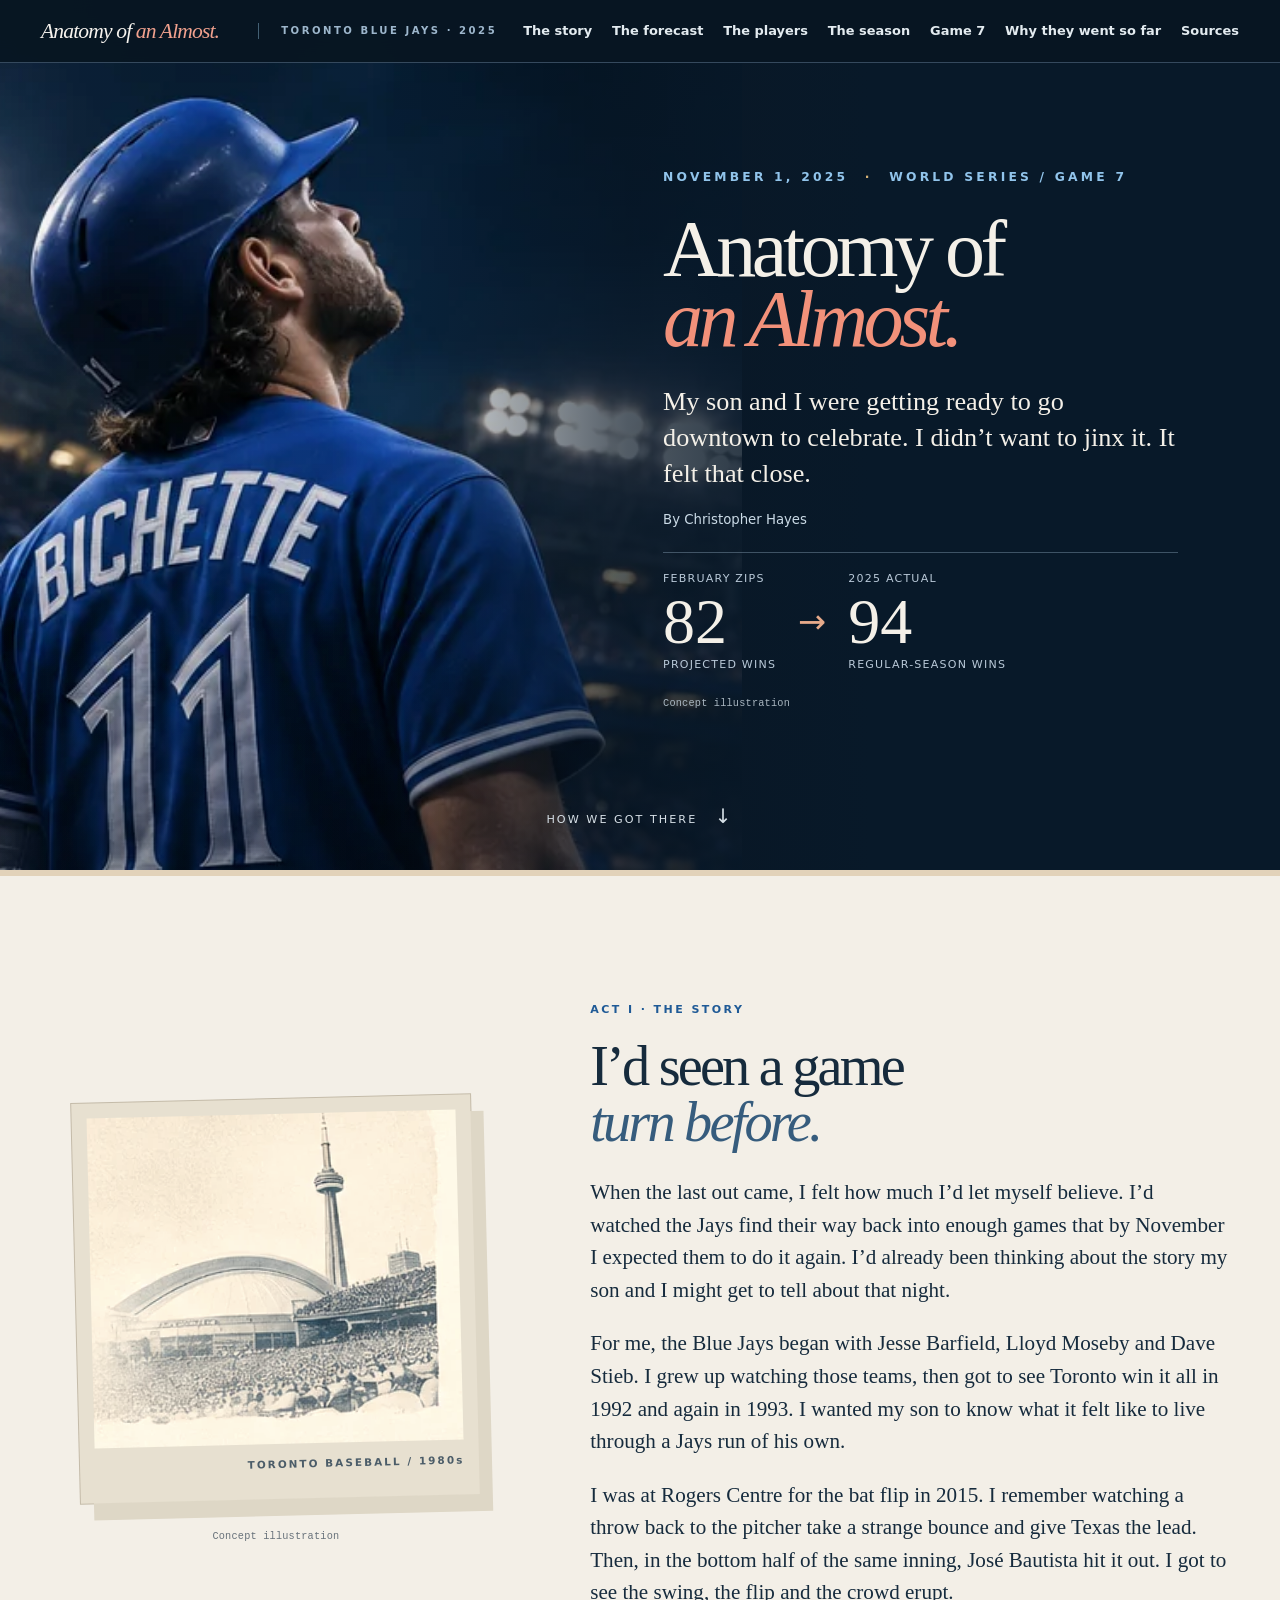
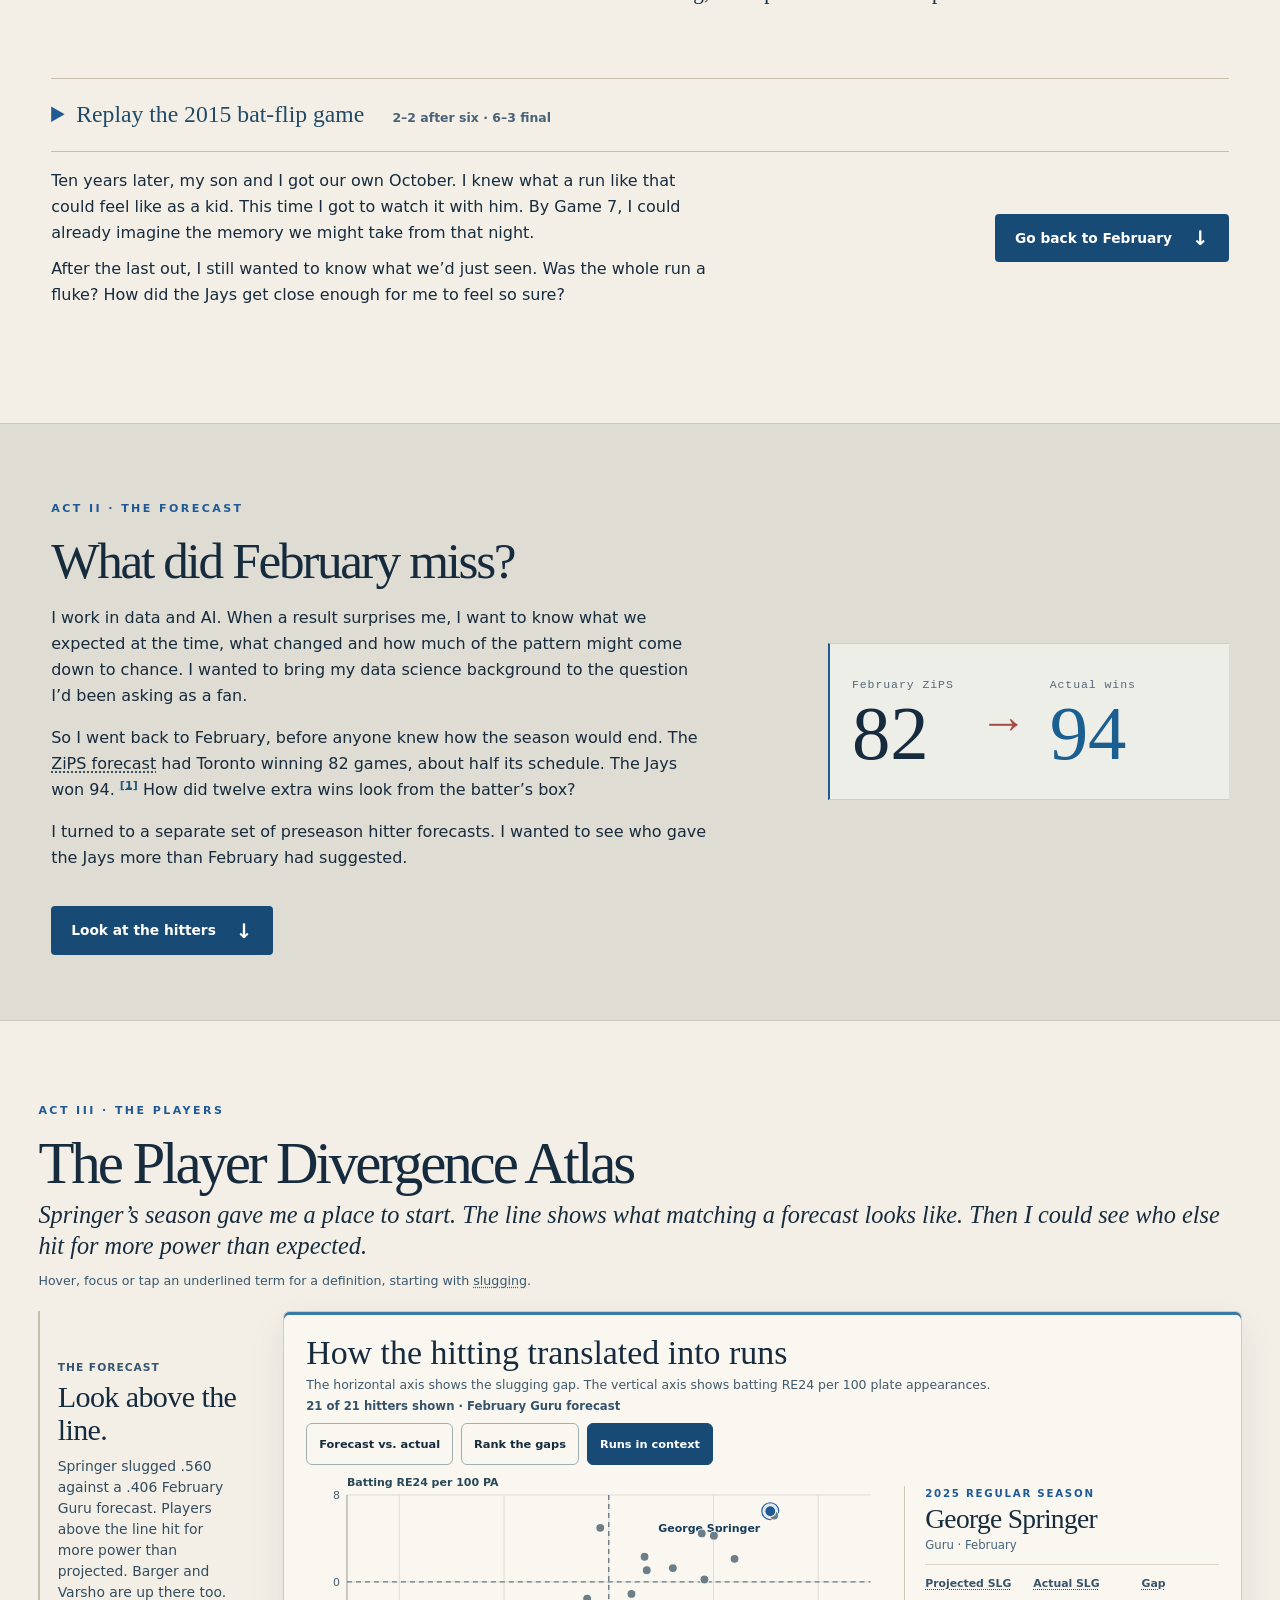
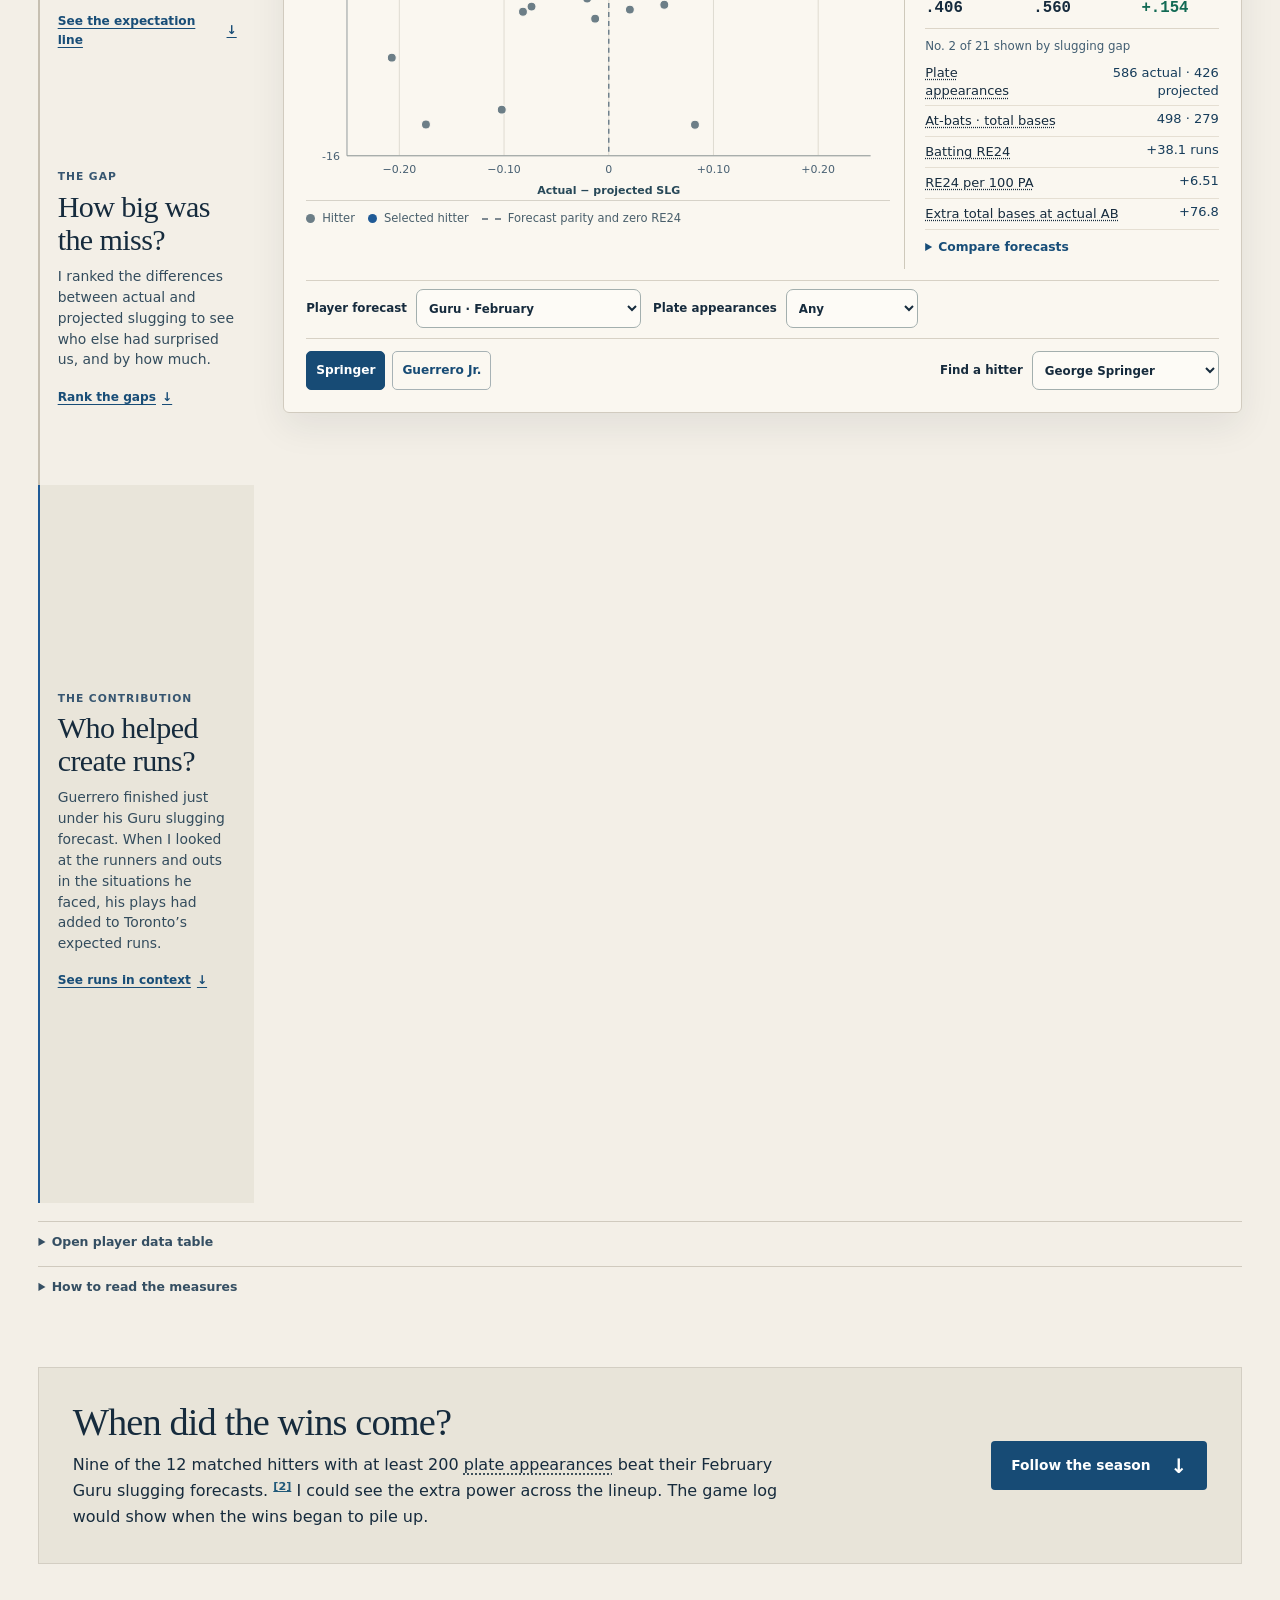
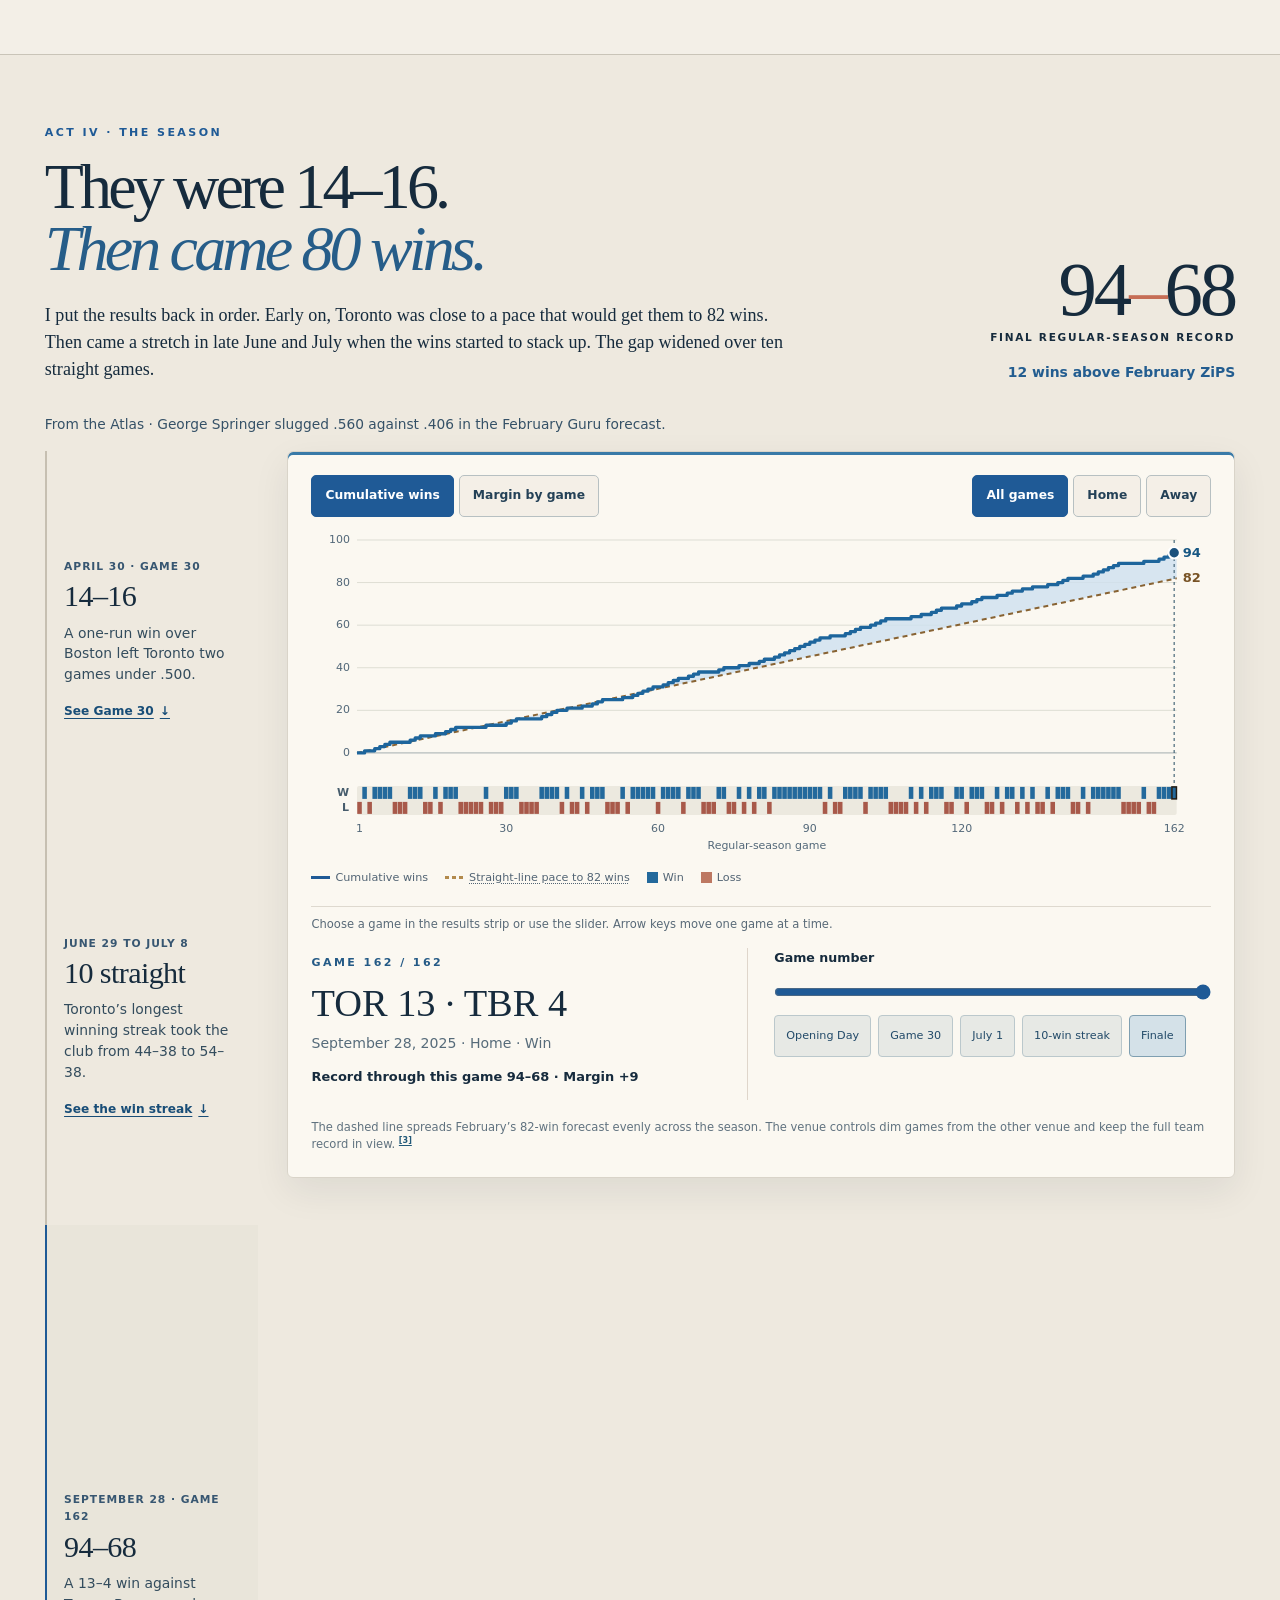
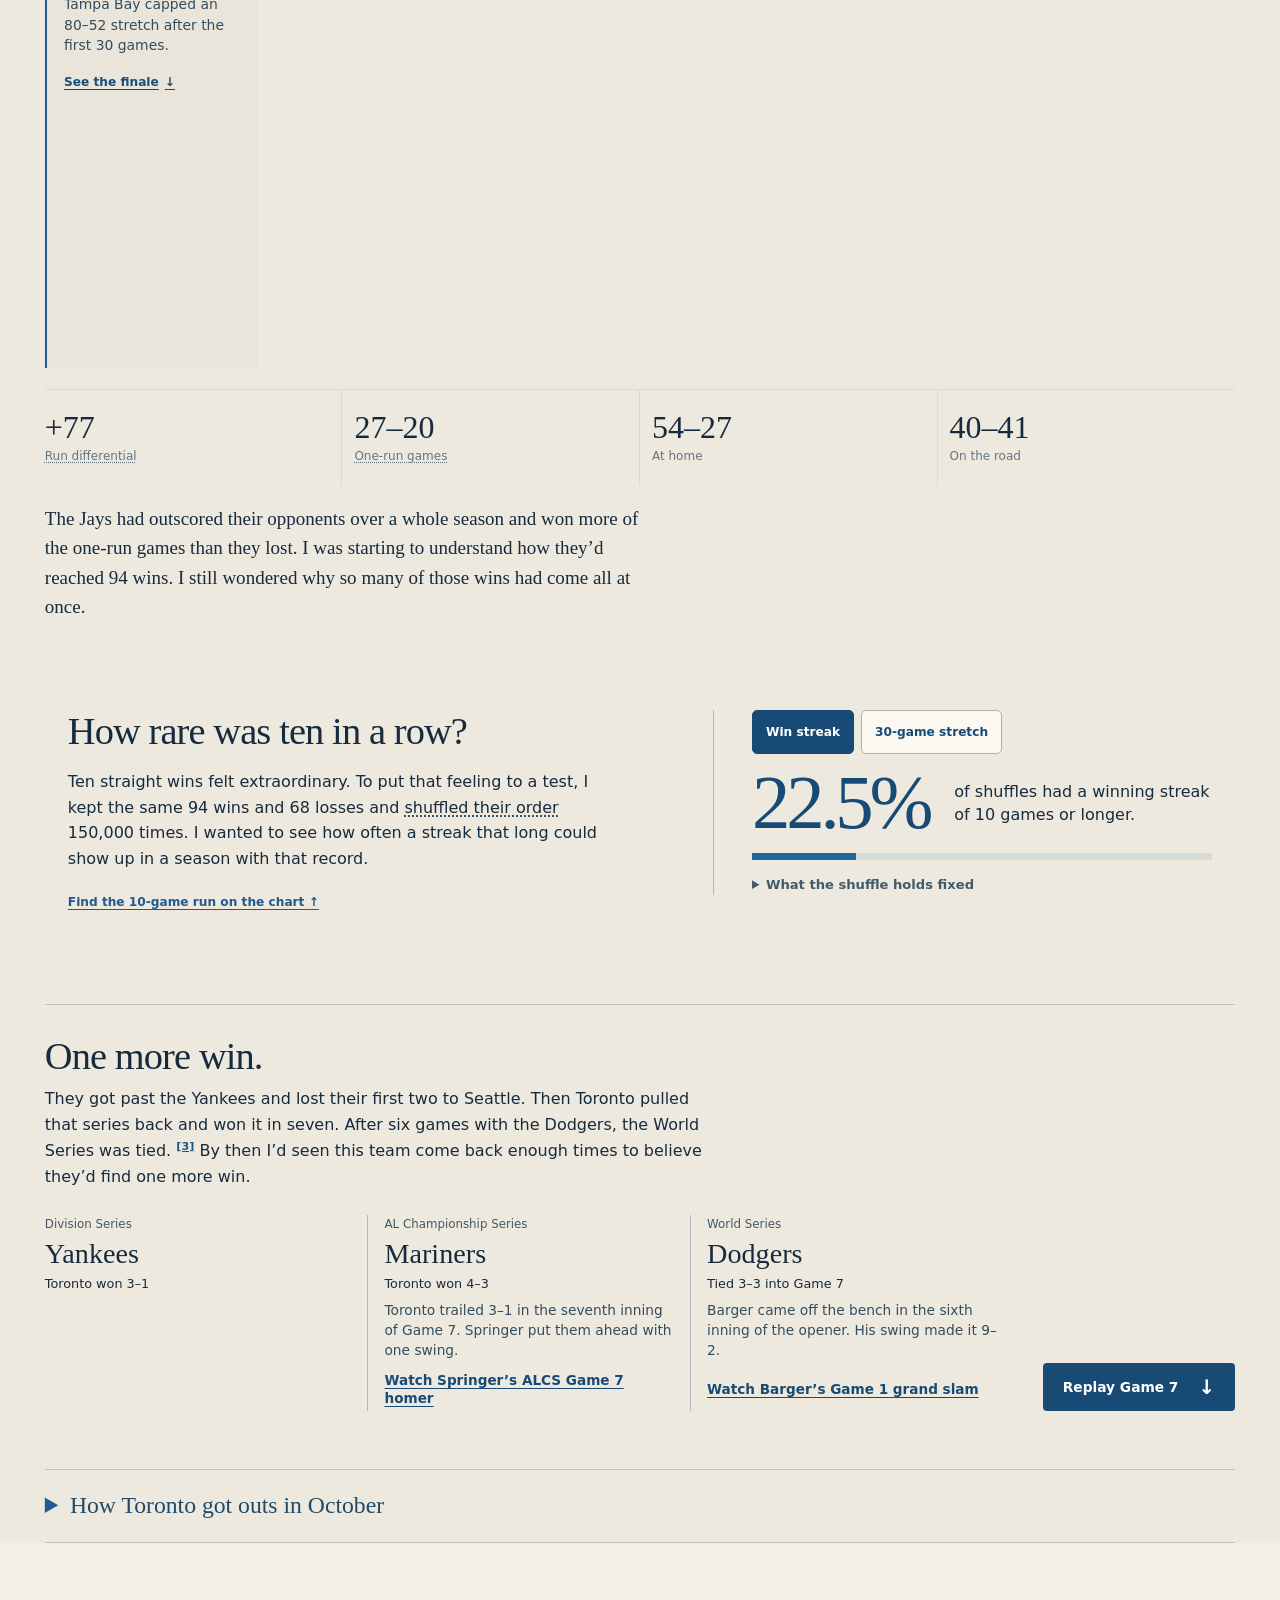
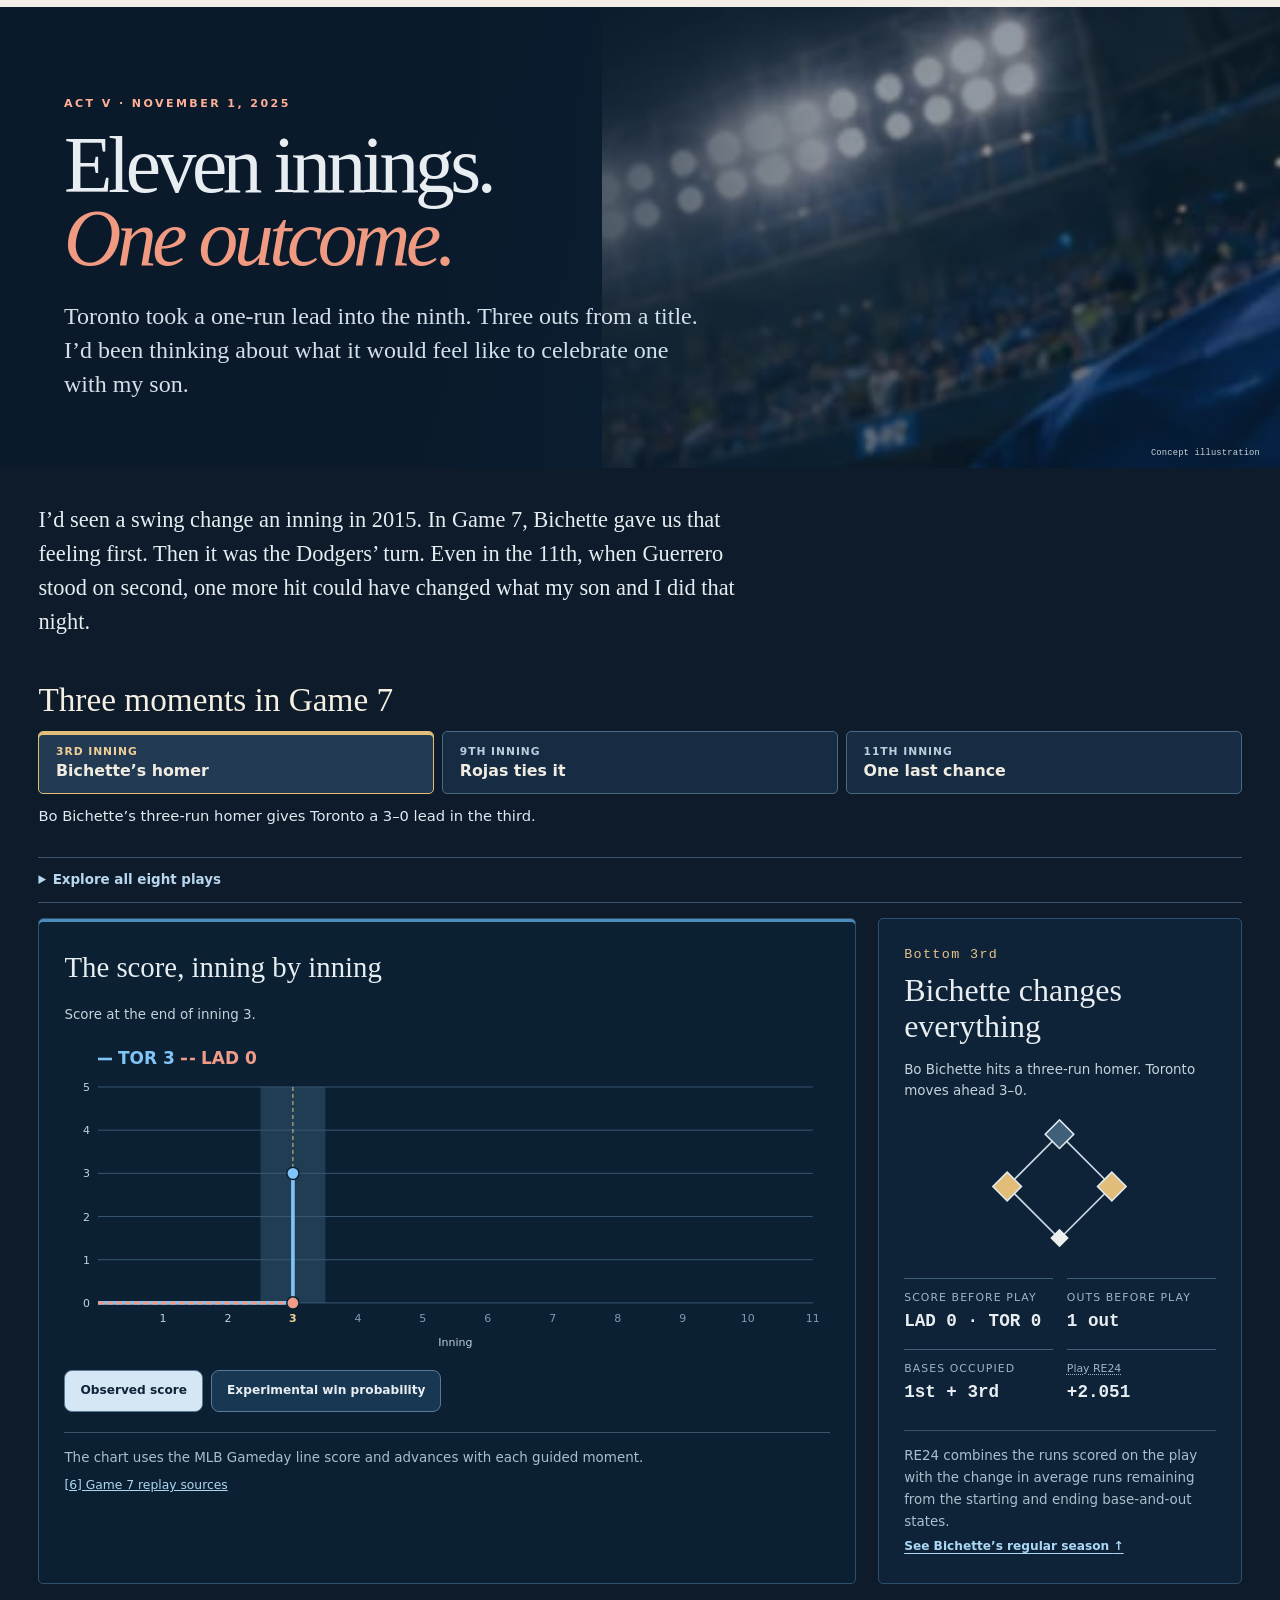
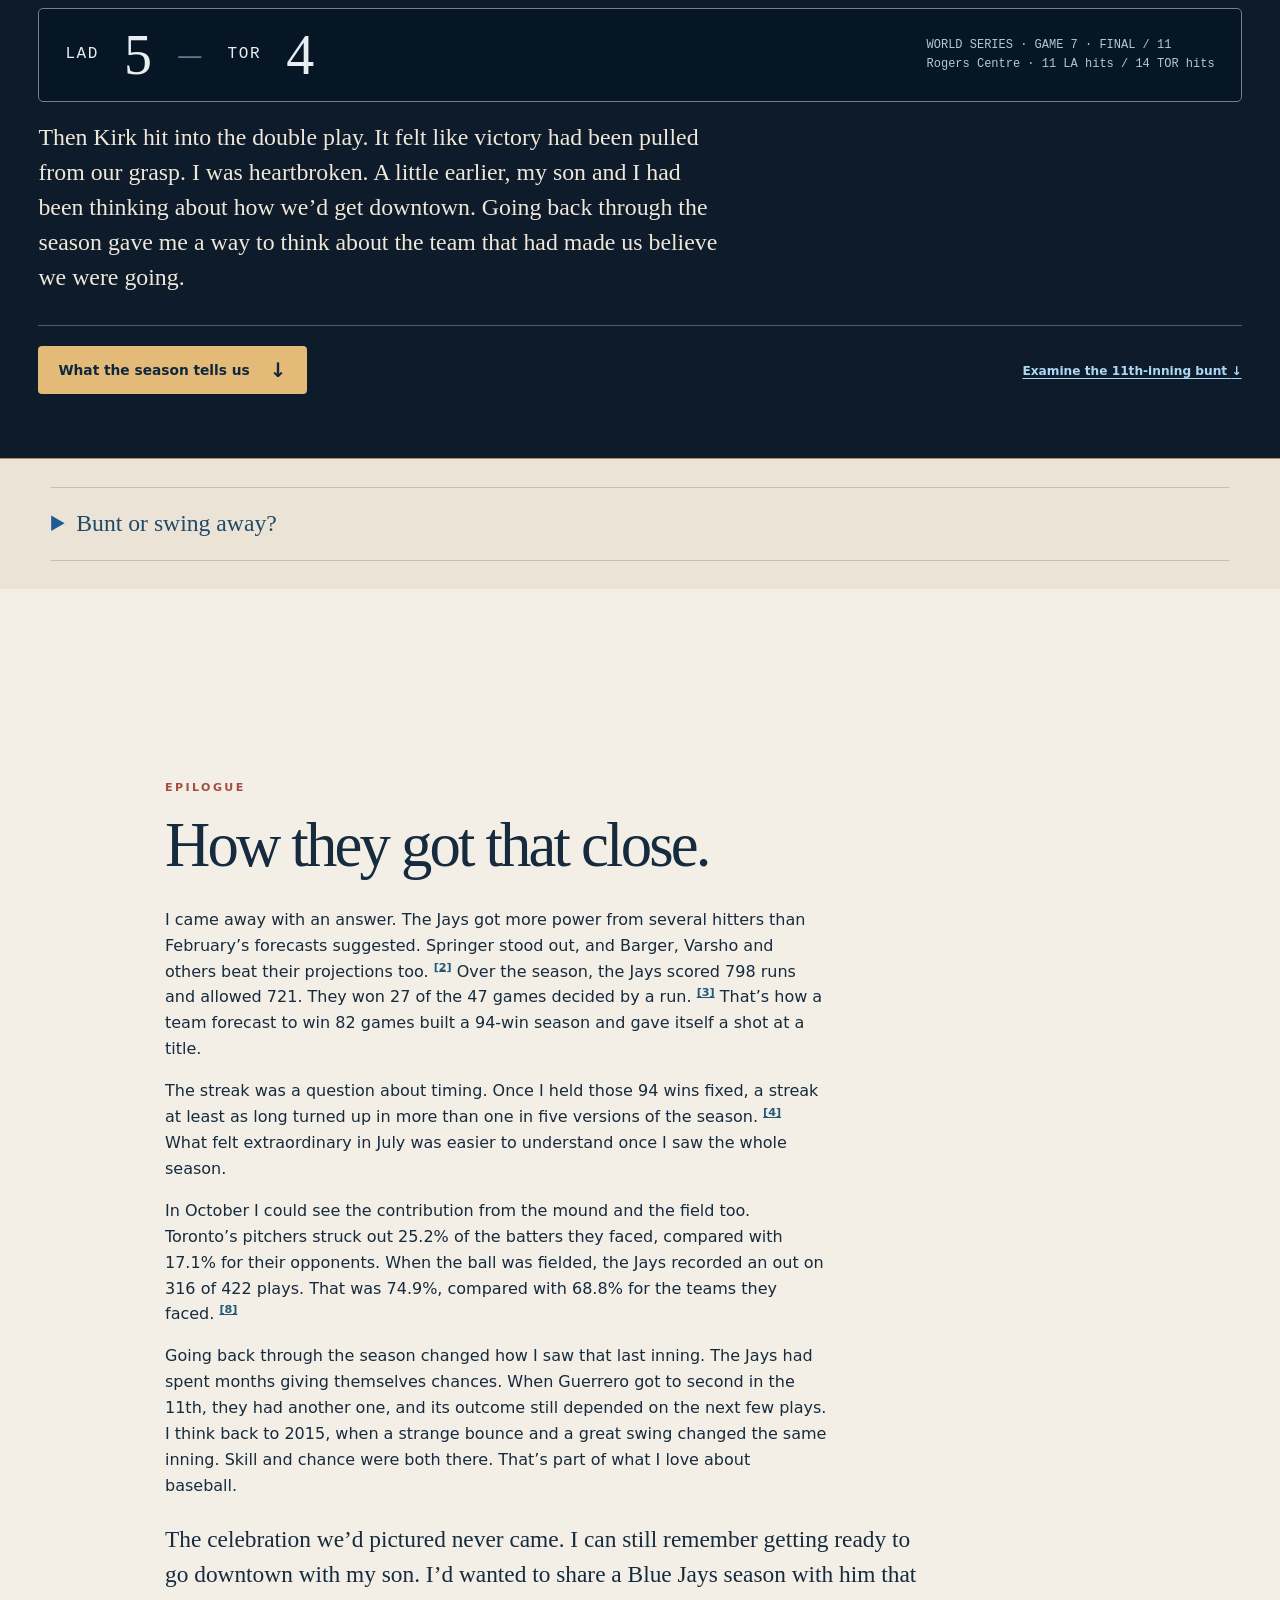
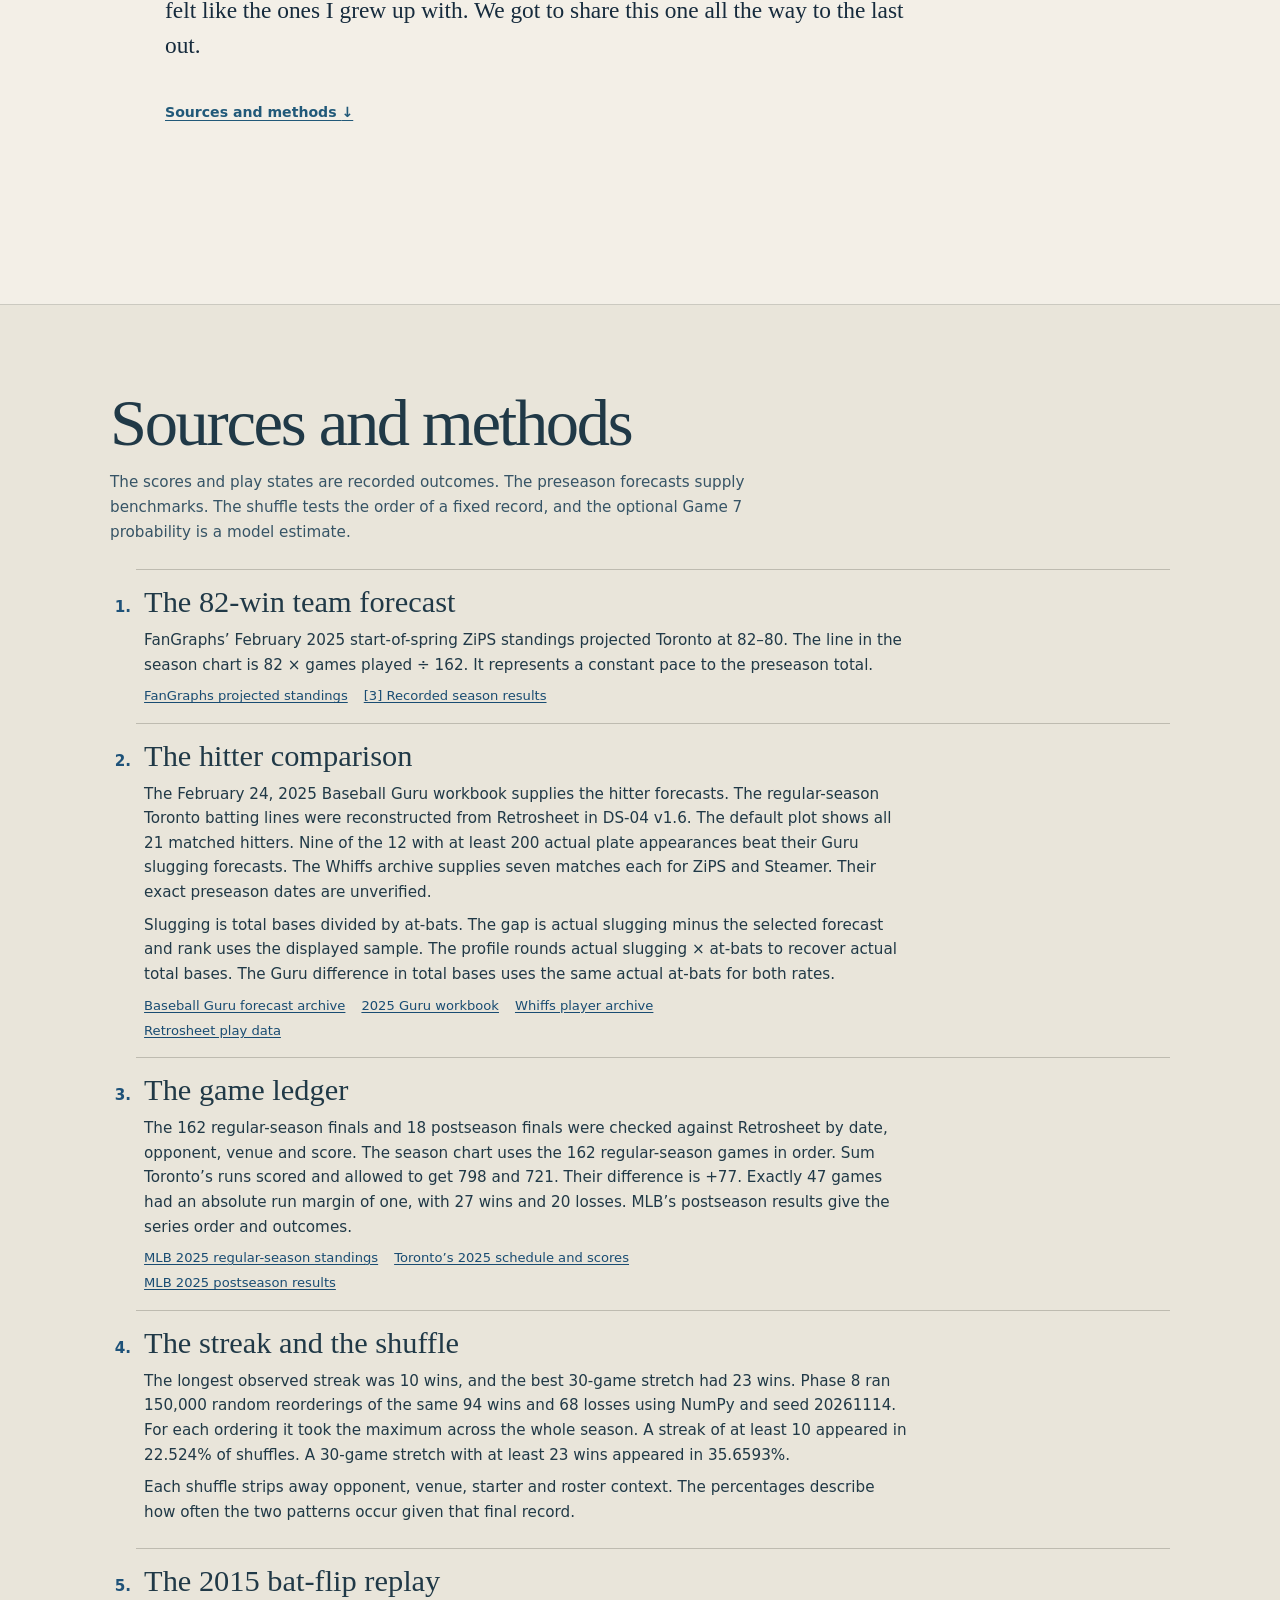
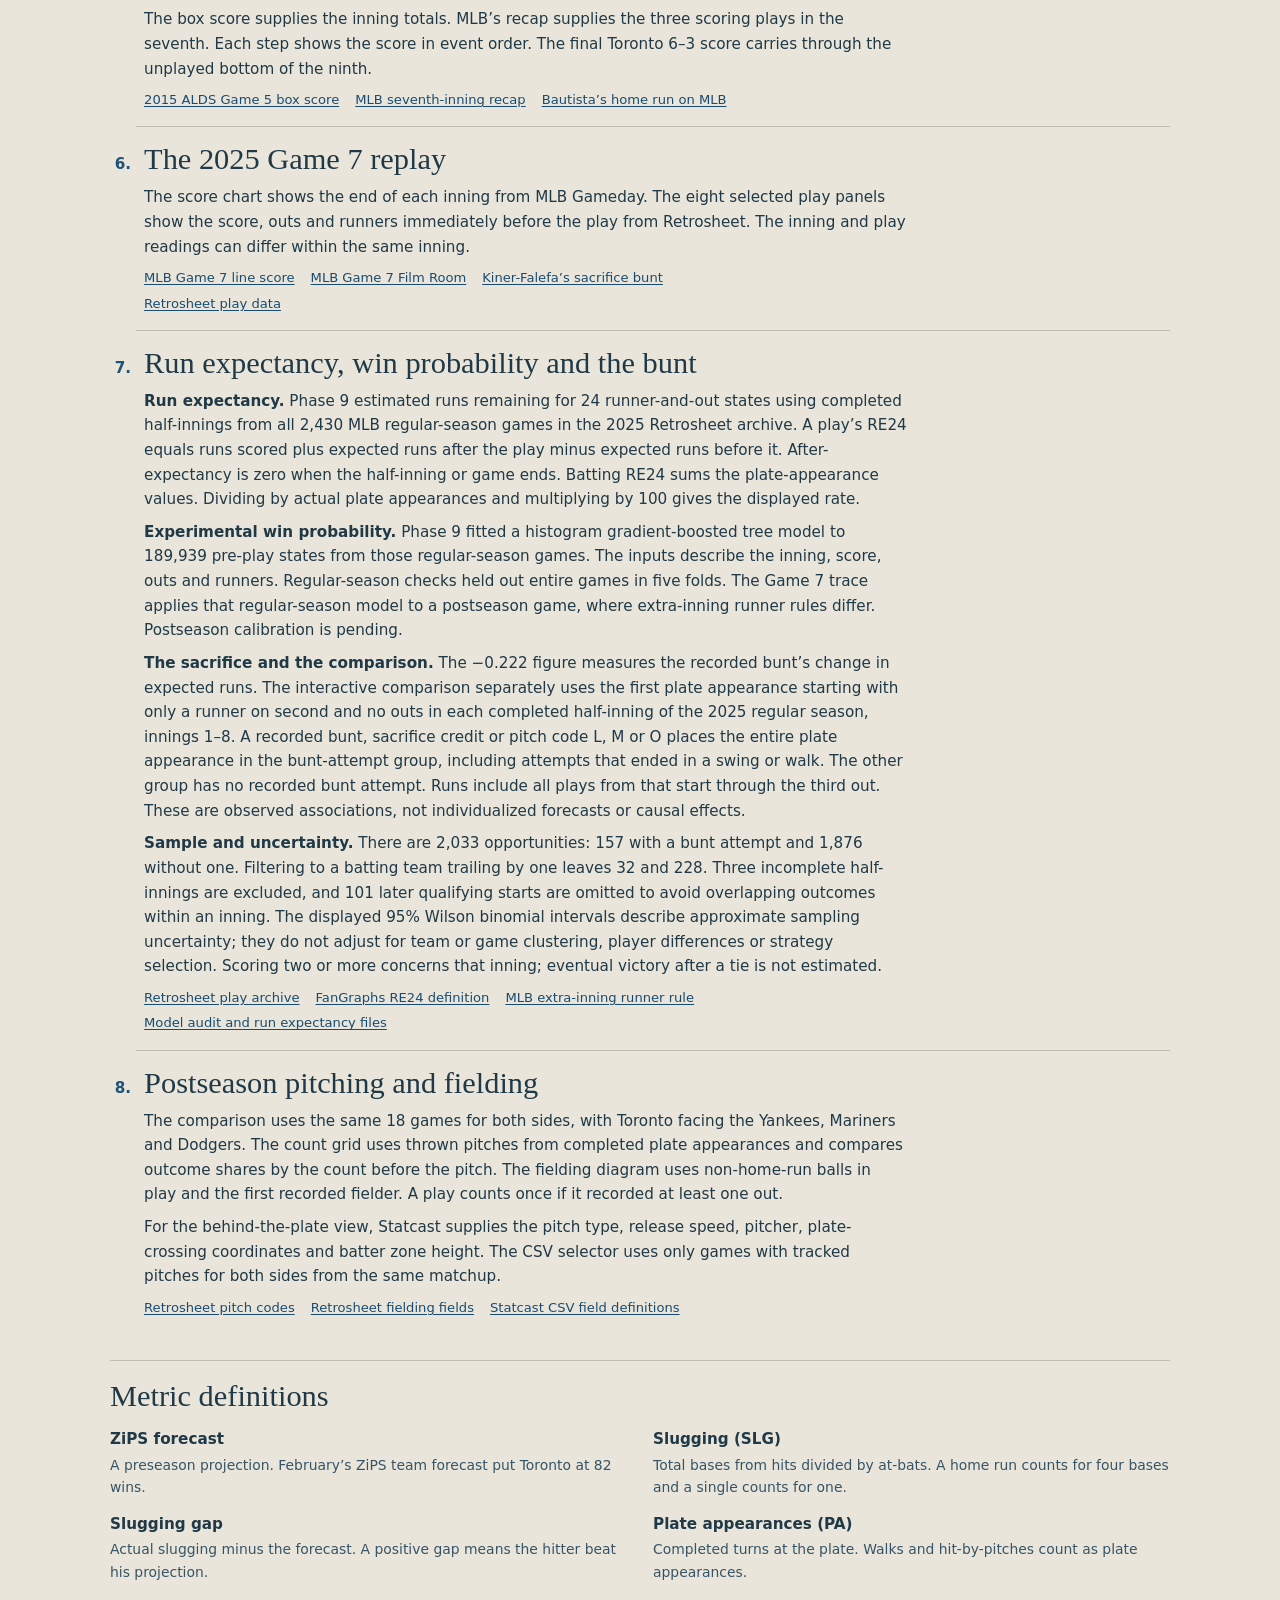
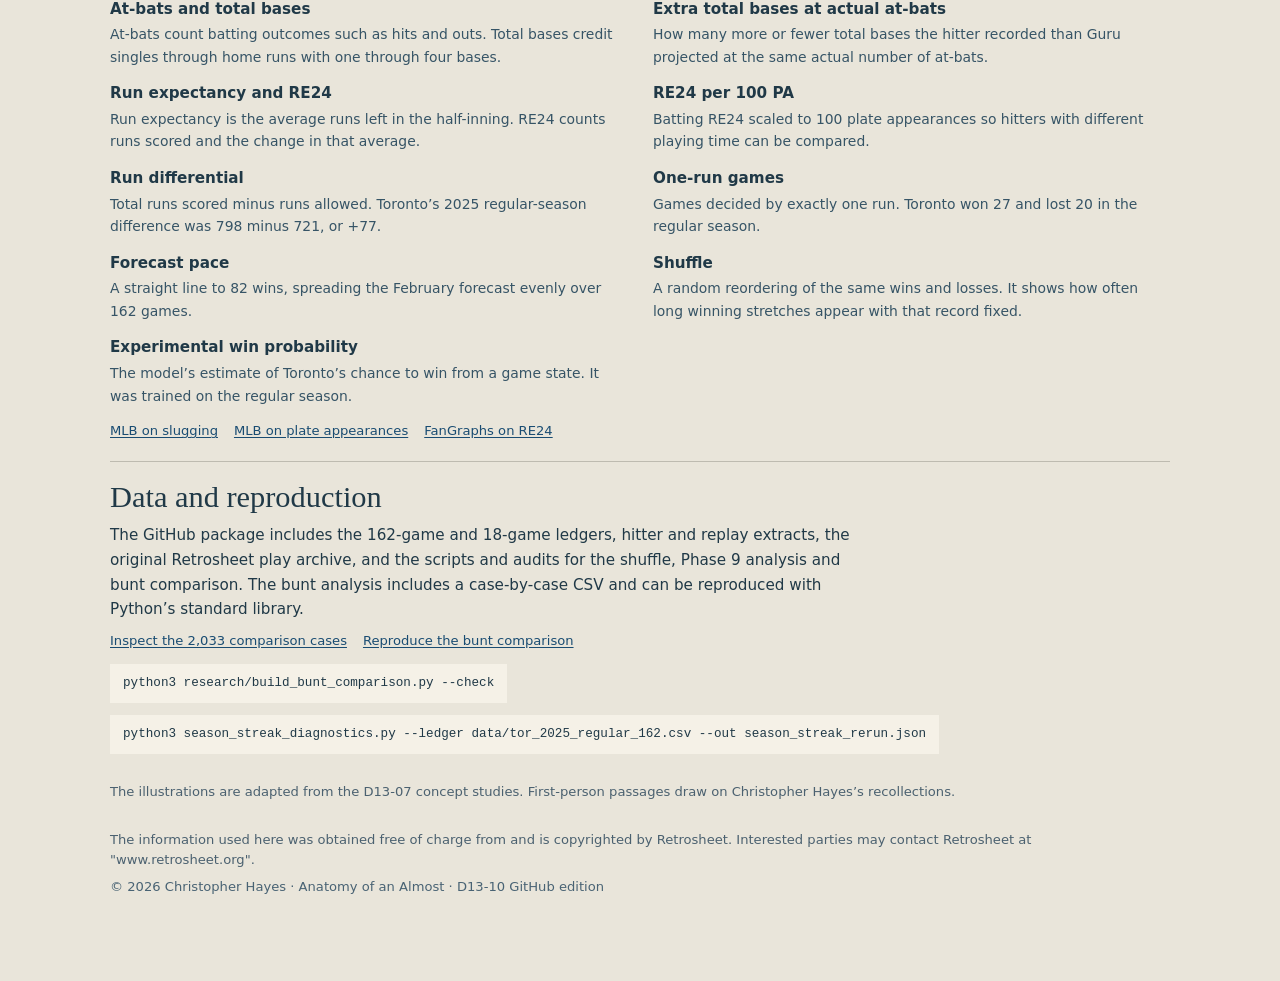
==== commit 778240a4: "Replace bunt comparison placeholder with observed 2025 outcomes Add reproducible bunt-attempt and no" ====
--- a/index.html
+++ b/index.html
@@ -625,6 +625,40 @@
 @media (max-width: 630px) {
   .method-list { padding-inline-start: 1.3rem; }
   .methods-glossary dl { grid-template-columns: minmax(0, 1fr); }
+}
+
+.bunt-sample-label { display: flex; flex-wrap: wrap; align-items: center; gap: 8px 14px; font: 700 .82rem/1.4 var(--ui); }
+.bunt-sample-label select { min-height: 44px; max-width: 100%; padding: 8px 30px 8px 10px; border: 1px solid #9c978d; border-radius: 5px; background: #fffdf8; color: #18364d; font: inherit; }
+.bunt-comparison-chart { margin: 20px 0 18px; }
+.bunt-chart-axis { display: flex; justify-content: space-between; color: #526372; font: 600 .7rem/1.3 var(--ui); margin-bottom: 15px; }
+.bunt-rate-row { --bunt-mark: #946225; margin: 0 0 22px; }
+.no-bunt-row { --bunt-mark: #185e8b; }
+.bunt-rate-label { display: flex; justify-content: space-between; align-items: baseline; gap: 12px; font: 600 .88rem/1.3 var(--ui); }
+.bunt-rate-label strong { font: 600 1.4rem/1.2 var(--ui); color: var(--bunt-mark); }
+.bunt-bar-track { position: relative; height: 25px; margin: 9px 0 7px; background: #e3dfd6; border-radius: 2px; }
+.bunt-bar-fill { position: absolute; inset: 0 auto 0 0; background: var(--bunt-mark); opacity: .23; border-radius: 2px; }
+.bunt-bar-interval { position: absolute; top: 11px; height: 3px; background: var(--bunt-mark); }
+.bunt-bar-interval::before, .bunt-bar-interval::after { content: ''; position: absolute; height: 13px; width: 2px; top: -5px; background: var(--bunt-mark); }
+.bunt-bar-interval::before { left: 0; }
+.bunt-bar-interval::after { right: 0; }
+.bunt-bar-dot { position: absolute; top: 6px; width: 13px; height: 13px; border: 2px solid #fffdf8; border-radius: 50%; background: var(--bunt-mark); transform: translateX(-50%); box-sizing: border-box; }
+.bunt-rate-detail { margin: 0; font: 400 .76rem/1.5 var(--ui); color: #405466; }
+.bunt-takeaway { padding: 13px 15px; border-left: 3px solid #185e8b; background: #e7eceb; font: 600 .85rem/1.5 var(--ui); }
+.bunt-limit { margin: 18px 0 14px; font: 400 .83rem/1.55 var(--ui); color: #34495a; }
+.bunt-limit strong { display: block; margin-bottom: 5px; }
+.bunt-outcome-detail { border-top: 1px solid #c8c0b1; padding-top: 5px; }
+.bunt-outcome-detail summary { cursor: pointer; padding: 12px 0; min-height: 44px; box-sizing: border-box; font: 700 .83rem/1.4 var(--ui); }
+.bunt-outcome-table { border-collapse: collapse; width: 100%; margin-top: 8px; font: 400 .76rem/1.4 var(--ui); }
+.bunt-outcome-table caption { text-align: left; margin-bottom: 10px; font-weight: 600; color: #405466; }
+.bunt-outcome-table th, .bunt-outcome-table td { border-bottom: 1px solid #d4ccbc; padding: 9px 4px; text-align: right; }
+.bunt-outcome-table th:first-child { text-align: left; width: 34%; }
+.bunt-outcome-table td span { display: block; font-size: .68rem; color: #526372; margin-top: 2px; }
+.bunt-outcome-table td strong { font-weight: 600; }
+.bunt-sample-label select:focus-visible, .bunt-outcome-detail summary:focus-visible, .objective-controls button:focus-visible { outline: 3px solid #185e8b; outline-offset: 3px; }
+@media (max-width: 374px) {
+  .bunt-rate-label { font-size: .8rem; }
+  .bunt-outcome-table { font-size: .68rem; }
+  .bunt-outcome-table td span { font-size: .63rem; }
 }
 
 </style>
@@ -964,7 +998,7 @@
       <details class="story-disclosure" id="bunt-explorer">
         <summary><span id="counterfactual-h">Bunt or swing away?</span></summary>
         <div class="story-disclosure-body">
-          <div class="counterfactual-intro"><p>Down 5–4 in the bottom of the 11th, Toronto had Guerrero on second and nobody out. Isiah Kiner-Falefa faced Yoshinobu Yamamoto. Start both choices from that same situation.</p></div>
+          <div class="counterfactual-intro"><p>Down 5–4 in the bottom of the 11th, Toronto had Guerrero on second and nobody out. Isiah Kiner-Falefa faced Yoshinobu Yamamoto. One run would keep Toronto alive; two would win it. What can the season’s other games tell us about that choice?</p></div>
           <div class="decision-paths">
             <div class="decision-path observed-path">
               <p class="eyebrow chapter-label">Observed play</p><h3>The sacrifice bunt</h3><p>Guerrero advanced to third. Toronto spent its first out, and the score stayed 5–4.</p>
@@ -974,14 +1008,27 @@
               <a class="text-link decision-return" href="#game7-replay" data-show-bunt>See the recorded game state <span aria-hidden="true">↑</span></a>
             </div>
             <div class="decision-path scenario-path">
-              <p class="eyebrow chapter-label">Proposed comparison</p><h3>Try swinging away</h3><p>Pick the outcome a model would need to evaluate for both choices.</p>
-              <div class="objective-controls" role="group" aria-label="Choose what success means"><button type="button" data-objective="tie" aria-pressed="true">Score at least one</button><button type="button" data-objective="win" aria-pressed="false">Win the game</button></div>
-              <div class="objective-result" aria-live="polite" aria-atomic="true"><h4 id="objective-heading">Extend the game or win it here</h4><p id="objective-text">Estimate the chance of scoring at least once before the third out. Exactly one run sends it to the 12th. Two or more win it immediately.</p></div>
-              <p id="objective-evidence" class="decision-note">Model how the runner can advance or score after each possible plate outcome, including failed bunt attempts.</p>
-              <span class="estimate-status">Comparison pending calibration</span>
+              <p class="eyebrow chapter-label">Explore the 2025 evidence</p><h3>Try swinging away</h3><p>Compare what followed a bunt attempt with plate appearances that had no recorded bunt. Every case starts with <strong>only a runner on second and no outs.</strong></p>
+              <label class="bunt-sample-label" for="bunt-sample">Compare situations <select id="bunt-sample"><option value="all">All scorelines</option><option value="down_one">Trailing by one</option></select></label>
+              <p id="bunt-sample-note" class="decision-note"></p>
+              <div class="objective-controls" role="group" aria-label="Choose a rest-of-inning outcome"><button type="button" data-objective="one" aria-controls="bunt-results" aria-pressed="true">Score at least one</button><button type="button" data-objective="two" aria-controls="bunt-results" aria-pressed="false">Score two or more</button></div>
+              <div id="bunt-results" class="objective-result" aria-live="polite">
+                <h4 id="objective-heading"></h4><p id="objective-text"></p>
+                <div class="bunt-comparison-chart" id="bunt-comparison-chart" role="group" aria-label="Historical scoring rates">
+                  <div class="bunt-chart-axis" aria-hidden="true"><span>0%</span><span>50%</span><span>100%</span></div>
+                  <div class="bunt-rate-row" data-bunt-cohort="bunt"><div class="bunt-rate-label"><span>Bunt attempted</span><strong></strong></div><div class="bunt-bar-track" aria-hidden="true"><span class="bunt-bar-fill"></span><span class="bunt-bar-interval"></span><span class="bunt-bar-dot"></span></div><p class="bunt-rate-detail"></p></div>
+                  <div class="bunt-rate-row no-bunt-row" data-bunt-cohort="no_bunt"><div class="bunt-rate-label"><span>No bunt recorded</span><strong></strong></div><div class="bunt-bar-track" aria-hidden="true"><span class="bunt-bar-fill"></span><span class="bunt-bar-interval"></span><span class="bunt-bar-dot"></span></div><p class="bunt-rate-detail"></p></div>
+                </div>
+                <p id="bunt-takeaway" class="bunt-takeaway"></p>
+                <p id="objective-evidence" class="decision-note"></p>
+              </div>
+              <p class="bunt-limit"><strong>Historical outcomes, not a Game 7 forecast.</strong> Different hitters, pitchers and tactical situations shaped these samples. “No bunt recorded” includes walks, strikeouts and hits; bunt attempts include misses, fouls and later changes of approach.</p>
+              <details class="bunt-outcome-detail"><summary>See all inning outcomes</summary><table class="bunt-outcome-table"><caption>Runs scored from the selected start through the third out</caption><thead><tr><th scope="col">Next plate appearance</th><th scope="col">0 runs</th><th scope="col">1 run</th><th scope="col">2+ runs</th></tr></thead><tbody id="bunt-outcomes"></tbody></table><p class="decision-note" id="bunt-mean-runs"></p></details>
+              <a class="text-link decision-return" href="#method-model">Source and comparison method <span aria-hidden="true">↓</span></a>
+              <noscript><p>Enable JavaScript to explore the bundled 2025 comparison.</p></noscript>
             </div>
           </div>
-          <details class="decision-method"><summary>What would make this a fair comparison?</summary><p>Use the same score, inning, batter, pitcher and runner for each strategy. Estimate the range of outcomes from both decisions, including bunt misses, foul strikes and outs. Continue through the next hitters and, for eventual victory, through extra innings. Validate the estimates on comparable game states before interpreting any difference.</p></details>
+          <details class="decision-method"><summary>How close is this to the Game 7 decision?</summary><p>The comparison matches the runners and outs at the start of a plate appearance. “Trailing by one” also matches the score margin. It uses the first such opportunity in each completed half-inning of the 2025 regular season, innings 1–8, then counts every run through the third out. Restricting the innings avoids automatic runners and ordinary walk-off endings.</p><p>The lines show approximate 95% sampling intervals; smaller samples produce wider ranges. They do not account for differences between players, teams or tactics. A Game 7 strategy estimate would also need to retain Kiner-Falefa, Yamamoto, Guerrero, the next hitters and the postseason rules. These historical groups cannot establish which decision would have won the game.</p></details>
           <a class="chapter-next decision-next" href="#epilogue">What the season tells us <span aria-hidden="true">↓</span></a>
         </div>
       </details>
@@ -1039,7 +1086,8 @@
         <h3>Run expectancy, win probability and the bunt</h3>
         <p><strong>Run expectancy.</strong> Phase 9 estimated runs remaining for 24 runner-and-out states using completed half-innings from all 2,430 MLB regular-season games in the 2025 Retrosheet archive. A play’s RE24 equals runs scored plus expected runs after the play minus expected runs before it. After-expectancy is zero when the half-inning or game ends. Batting RE24 sums the plate-appearance values. Dividing by actual plate appearances and multiplying by 100 gives the displayed rate.</p>
         <p><strong>Experimental win probability.</strong> Phase 9 fitted a histogram gradient-boosted tree model to 189,939 pre-play states from those regular-season games. The inputs describe the inning, score, outs and runners. Regular-season checks held out entire games in five folds. The Game 7 trace applies that regular-season model to a postseason game, where extra-inning runner rules differ. Postseason calibration is pending.</p>
-        <p><strong>The sacrifice.</strong> The −0.222 figure is the change in expected runs for the recorded bunt, from a runner on second and no outs to a runner on third and one out. Comparing the bunt with swinging away would require outcome distributions for both choices from that start state, followed through the rest of the inning or game. The alternative remains a proposed analysis.</p>
+        <p><strong>The sacrifice and the comparison.</strong> The −0.222 figure measures the recorded bunt’s change in expected runs. The interactive comparison separately uses the first plate appearance starting with only a runner on second and no outs in each completed half-inning of the 2025 regular season, innings 1–8. A recorded bunt, sacrifice credit or pitch code L, M or O places the entire plate appearance in the bunt-attempt group, including attempts that ended in a swing or walk. The other group has no recorded bunt attempt. Runs include all plays from that start through the third out. These are observed associations, not individualized forecasts or causal effects.</p>
+        <p><strong>Sample and uncertainty.</strong> There are 2,033 opportunities: 157 with a bunt attempt and 1,876 without one. Filtering to a batting team trailing by one leaves 32 and 228. Three incomplete half-innings are excluded, and 101 later qualifying starts are omitted to avoid overlapping outcomes within an inning. The displayed 95% Wilson binomial intervals describe approximate sampling uncertainty; they do not adjust for team or game clustering, player differences or strategy selection. Scoring two or more concerns that inning; eventual victory after a tie is not estimated.</p>
         <p class="method-links"><a href="https://www.retrosheet.org/downloads/plays.html" target="_blank" rel="noopener noreferrer">Retrosheet play archive</a><a href="https://library.fangraphs.com/misc/re24/" target="_blank" rel="noopener noreferrer">FanGraphs RE24 definition</a><a href="https://www.mlb.com/glossary/rules/designated-runner" target="_blank" rel="noopener noreferrer">MLB extra-inning runner rule</a><a href="#method-files">Model audit and run expectancy files</a></p>
       </li>
       <li id="method-outs" tabindex="-1">
@@ -1070,7 +1118,9 @@
     </section>
     <section id="method-files" class="methods-files" aria-labelledby="files-title" tabindex="-1">
       <h3 id="files-title">Data and reproduction</h3>
-      <p>The GitHub package includes the 162-game and 18-game ledgers, hitter and replay extracts, the original Retrosheet play archive, and the scripts and audits for the shuffle and Phase 9 analysis. Run the shuffle from the extracted package with Python and NumPy.</p>
+      <p>The GitHub package includes the 162-game and 18-game ledgers, hitter and replay extracts, the original Retrosheet play archive, and the scripts and audits for the shuffle, Phase 9 analysis and bunt comparison. The bunt analysis includes a case-by-case CSV and can be reproduced with Python’s standard library.</p>
+      <p class="method-links"><a href="https://github.com/ChrisDHayes/blue-jays-anatomy-of-an-almost/blob/main/methods/bunt_comparison_cases.csv" target="_blank" rel="noopener noreferrer">Inspect the 2,033 comparison cases</a><a href="https://github.com/ChrisDHayes/blue-jays-anatomy-of-an-almost/blob/main/research/build_bunt_comparison.py" target="_blank" rel="noopener noreferrer">Reproduce the bunt comparison</a></p>
+      <pre><code>python3 research/build_bunt_comparison.py --check</code></pre>
       <pre><code>python3 season_streak_diagnostics.py --ledger data/tor_2025_regular_162.csv --out season_streak_rerun.json</code></pre>
     </section>
     <p class="art-credit">The illustrations are adapted from the D13-07 concept studies. First-person passages draw on Christopher Hayes’s recollections.</p>
@@ -1084,6 +1134,7 @@
 <script id="diagnostic-json" type="application/json">{"status":"PASS","games":162,"wins":94,"losses":68,"seed":20261114,"permutations":150000,"max_30_game_wins_observed":23,"max_30_game_first_start":"2025-06-21","max_30_game_first_end":"2025-07-26","p_conditional_max30_at_least_observed":0.3565933333333333,"longest_win_streak_observed":10,"p_conditional_longest_streak_at_least_observed":0.22524,"null":"Random permutation of 94 W and 68 L, preserving season total","limitations":"Not a probability that team was lucky; no opponent, schedule, venue, injuries or player ability adjustment","histogram_max30":{"18":1,"19":417,"20":10934,"21":37822,"22":47337,"23":31949,"24":14972,"25":5029,"26":1295,"27":220,"28":24},"histogram_max_streak":{"4":167,"5":5162,"6":22129,"7":34113,"8":31600,"9":23043,"10":14288,"11":8526,"12":4901,"13":2700,"14":1536,"15":866,"16":451,"17":252,"18":113,"19":82,"20":38,"21":15,"22":8,"23":4,"24":2,"25":4}}</script>
 <script id="bat-flip-json" type="application/json">{"date":"2015-10-14","game":"ALDS Game 5","venue":"Rogers Centre","innings":{"tor":[0,0,1,0,0,1,4,0,null],"tex":[1,0,1,0,0,0,1,0,0]},"seventh":[{"id":"odor","half":"Top of the seventh","title":"Texas takes the lead","description":"Russell Martin’s throw back to the pitcher deflects off Shin-Soo Choo’s hand. The umpires allow Rougned Odor’s run from third.","tor":0,"tex":1},{"id":"donaldson","half":"Bottom of the seventh","title":"Donaldson brings Toronto level","description":"Three consecutive Texas errors help load the bases. Kevin Pillar scores from third when Donaldson’s fly drops in and Texas gets a force at second.","tor":1,"tex":0},{"id":"bautista","half":"Bottom of the seventh","title":"Bautista’s three-run homer","description":"With two outs and two men on, José Bautista takes Sam Dyson deep. Toronto goes ahead for good, 6–3.","tor":3,"tex":0}],"sources":{"line_score":"https://www.baseball-almanac.com/box-scores/boxscore.php?boxid=201510140TOR","seventh_inning":"https://www.mlb.com/news/blue-jays-ride-wild-seventh-past-rangers-c154473866","clip":"https://www.mlb.com/video/bautista-fuels-blue-jays-to-alcs"}}</script>
 <script id="postseason-outs-json" type="application/json">{"NYY":{"games":4,"toronto":{"pa":156,"strikeouts":37,"walks":15,"runs":19,"pitches":{"0-0":{"total":153,"miss":15,"called":44,"play":18},"0-1":{"total":79,"miss":13,"called":8,"play":15},"0-2":{"total":34,"miss":3,"called":1,"play":8},"1-0":{"total":56,"miss":10,"called":16,"play":4},"1-1":{"total":66,"miss":8,"called":6,"play":15},"1-2":{"total":57,"miss":12,"called":1,"play":12},"2-0":{"total":18,"miss":0,"called":6,"play":3},"2-1":{"total":30,"miss":4,"called":3,"play":4},"2-2":{"total":46,"miss":7,"called":2,"play":9},"3-0":{"total":8,"miss":0,"called":6,"play":0},"3-1":{"total":18,"miss":2,"called":3,"play":5},"3-2":{"total":32,"miss":7,"called":3,"play":9}},"fielding":{"all":{"1":{"balls":3,"out":3},"2":{"balls":2,"out":2},"3":{"balls":11,"out":10},"4":{"balls":8,"out":7},"5":{"balls":12,"out":11},"6":{"balls":8,"out":7},"7":{"balls":19,"out":10},"8":{"balls":18,"out":10},"9":{"balls":17,"out":6}},"ground":{"1":{"balls":2,"out":2},"2":{"balls":1,"out":1},"3":{"balls":10,"out":9},"4":{"balls":5,"out":4},"5":{"balls":6,"out":6},"6":{"balls":4,"out":3},"7":{"balls":1,"out":0},"8":{"balls":1,"out":0},"9":{"balls":5,"out":1}},"air":{"1":{"balls":1,"out":1},"2":{"balls":1,"out":1},"3":{"balls":1,"out":1},"4":{"balls":3,"out":3},"5":{"balls":6,"out":5},"6":{"balls":4,"out":4},"7":{"balls":18,"out":10},"8":{"balls":17,"out":10},"9":{"balls":12,"out":5}}}},"opponents":{"pa":161,"strikeouts":24,"walks":8,"runs":34,"pitches":{"0-0":{"total":160,"miss":14,"called":39,"play":21},"0-1":{"total":78,"miss":12,"called":1,"play":14},"0-2":{"total":43,"miss":1,"called":0,"play":13},"1-0":{"total":60,"miss":7,"called":12,"play":15},"1-1":{"total":63,"miss":5,"called":7,"play":12},"1-2":{"total":62,"miss":7,"called":1,"play":16},"2-0":{"total":14,"miss":0,"called":2,"play":2},"2-1":{"total":32,"miss":4,"called":3,"play":9},"2-2":{"total":46,"miss":7,"called":2,"play":14},"3-0":{"total":5,"miss":0,"called":3,"play":1},"3-1":{"total":8,"miss":0,"called":3,"play":2},"3-2":{"total":21,"miss":2,"called":1,"play":8}},"fielding":{"all":{"1":{"balls":2,"out":2},"2":{"balls":1,"out":1},"3":{"balls":8,"out":7},"4":{"balls":12,"out":10},"5":{"balls":14,"out":11},"6":{"balls":10,"out":10},"7":{"balls":27,"out":13},"8":{"balls":17,"out":11},"9":{"balls":27,"out":11}},"ground":{"1":{"balls":2,"out":2},"2":{"balls":0,"out":0},"3":{"balls":6,"out":5},"4":{"balls":9,"out":7},"5":{"balls":13,"out":10},"6":{"balls":7,"out":7},"7":{"balls":4,"out":0},"8":{"balls":3,"out":0},"9":{"balls":4,"out":0}},"air":{"1":{"balls":0,"out":0},"2":{"balls":1,"out":1},"3":{"balls":2,"out":2},"4":{"balls":3,"out":3},"5":{"balls":1,"out":1},"6":{"balls":3,"out":3},"7":{"balls":23,"out":13},"8":{"balls":14,"out":11},"9":{"balls":23,"out":11}}}},"dates":["2025-10-04","2025-10-05","2025-10-07","2025-10-08"]},"SEA":{"games":7,"toronto":{"pa":258,"strikeouts":71,"walks":29,"runs":30,"pitches":{"0-0":{"total":256,"miss":32,"called":66,"play":31},"0-1":{"total":129,"miss":20,"called":11,"play":21},"0-2":{"total":59,"miss":10,"called":3,"play":8},"1-0":{"total":96,"miss":9,"called":20,"play":8},"1-1":{"total":102,"miss":15,"called":8,"play":15},"1-2":{"total":86,"miss":17,"called":3,"play":13},"2-0":{"total":42,"miss":5,"called":9,"play":8},"2-1":{"total":67,"miss":8,"called":9,"play":15},"2-2":{"total":96,"miss":16,"called":8,"play":16},"3-0":{"total":12,"miss":0,"called":6,"play":0},"3-1":{"total":27,"miss":2,"called":6,"play":4},"3-2":{"total":57,"miss":8,"called":3,"play":17}},"fielding":{"all":{"1":{"balls":2,"out":2},"2":{"balls":2,"out":2},"3":{"balls":14,"out":13},"4":{"balls":22,"out":21},"5":{"balls":15,"out":13},"6":{"balls":15,"out":14},"7":{"balls":18,"out":10},"8":{"balls":30,"out":16},"9":{"balls":24,"out":16}},"ground":{"1":{"balls":2,"out":2},"2":{"balls":1,"out":1},"3":{"balls":10,"out":10},"4":{"balls":18,"out":17},"5":{"balls":10,"out":8},"6":{"balls":10,"out":9},"7":{"balls":3,"out":0},"8":{"balls":6,"out":0},"9":{"balls":2,"out":0}},"air":{"1":{"balls":0,"out":0},"2":{"balls":1,"out":1},"3":{"balls":4,"out":3},"4":{"balls":4,"out":4},"5":{"balls":5,"out":5},"6":{"balls":5,"out":5},"7":{"balls":15,"out":10},"8":{"balls":24,"out":16},"9":{"balls":22,"out":16}}}},"opponents":{"pa":270,"strikeouts":40,"walks":25,"runs":37,"pitches":{"0-0":{"total":267,"miss":17,"called":70,"play":41},"0-1":{"total":130,"miss":12,"called":8,"play":34},"0-2":{"total":55,"miss":8,"called":1,"play":16},"1-0":{"total":96,"miss":11,"called":21,"play":19},"1-1":{"total":91,"miss":15,"called":9,"play":25},"1-2":{"total":80,"miss":8,"called":2,"play":23},"2-0":{"total":34,"miss":2,"called":16,"play":5},"2-1":{"total":44,"miss":5,"called":2,"play":11},"2-2":{"total":78,"miss":13,"called":1,"play":19},"3-0":{"total":9,"miss":0,"called":5,"play":0},"3-1":{"total":20,"miss":4,"called":5,"play":2},"3-2":{"total":38,"miss":2,"called":1,"play":8}},"fielding":{"all":{"1":{"balls":12,"out":11},"2":{"balls":3,"out":3},"3":{"balls":17,"out":16},"4":{"balls":23,"out":23},"5":{"balls":16,"out":13},"6":{"balls":22,"out":20},"7":{"balls":29,"out":16},"8":{"balls":37,"out":19},"9":{"balls":33,"out":17}},"ground":{"1":{"balls":12,"out":11},"2":{"balls":2,"out":2},"3":{"balls":11,"out":10},"4":{"balls":16,"out":16},"5":{"balls":14,"out":11},"6":{"balls":18,"out":16},"7":{"balls":5,"out":0},"8":{"balls":4,"out":0},"9":{"balls":4,"out":0}},"air":{"1":{"balls":0,"out":0},"2":{"balls":1,"out":1},"3":{"balls":6,"out":6},"4":{"balls":7,"out":7},"5":{"balls":2,"out":2},"6":{"balls":4,"out":4},"7":{"balls":24,"out":16},"8":{"balls":33,"out":19},"9":{"balls":29,"out":17}}}},"dates":["2025-10-12","2025-10-13","2025-10-15","2025-10-16","2025-10-17","2025-10-19","2025-10-20"]},"LAD":{"games":7,"toronto":{"pa":300,"strikeouts":72,"walks":33,"runs":26,"pitches":{"0-0":{"total":293,"miss":17,"called":88,"play":30},"0-1":{"total":152,"miss":24,"called":15,"play":27},"0-2":{"total":69,"miss":10,"called":2,"play":9},"1-0":{"total":111,"miss":14,"called":34,"play":8},"1-1":{"total":132,"miss":25,"called":13,"play":28},"1-2":{"total":121,"miss":21,"called":2,"play":23},"2-0":{"total":36,"miss":4,"called":6,"play":8},"2-1":{"total":51,"miss":7,"called":6,"play":12},"2-2":{"total":109,"miss":16,"called":6,"play":26},"3-0":{"total":12,"miss":0,"called":7,"play":0},"3-1":{"total":23,"miss":1,"called":5,"play":2},"3-2":{"total":53,"miss":7,"called":3,"play":20}},"fielding":{"all":{"1":{"balls":3,"out":3},"2":{"balls":1,"out":1},"3":{"balls":15,"out":14},"4":{"balls":19,"out":19},"5":{"balls":20,"out":18},"6":{"balls":19,"out":18},"7":{"balls":27,"out":15},"8":{"balls":36,"out":23},"9":{"balls":42,"out":32}},"ground":{"1":{"balls":3,"out":3},"2":{"balls":0,"out":0},"3":{"balls":10,"out":9},"4":{"balls":12,"out":12},"5":{"balls":11,"out":9},"6":{"balls":16,"out":15},"7":{"balls":2,"out":0},"8":{"balls":8,"out":0},"9":{"balls":5,"out":1}},"air":{"1":{"balls":0,"out":0},"2":{"balls":1,"out":1},"3":{"balls":5,"out":5},"4":{"balls":7,"out":7},"5":{"balls":9,"out":9},"6":{"balls":3,"out":3},"7":{"balls":25,"out":15},"8":{"balls":28,"out":23},"9":{"balls":37,"out":31}}}},"opponents":{"pa":319,"strikeouts":64,"walks":28,"runs":34,"pitches":{"0-0":{"total":316,"miss":35,"called":80,"play":40},"0-1":{"total":153,"miss":14,"called":13,"play":33},"0-2":{"total":83,"miss":9,"called":2,"play":17},"1-0":{"total":120,"miss":13,"called":27,"play":22},"1-1":{"total":117,"miss":19,"called":13,"play":26},"1-2":{"total":109,"miss":17,"called":2,"play":22},"2-0":{"total":39,"miss":6,"called":10,"play":0},"2-1":{"total":64,"miss":7,"called":11,"play":8},"2-2":{"total":97,"miss":11,"called":4,"play":22},"3-0":{"total":16,"miss":0,"called":10,"play":3},"3-1":{"total":34,"miss":1,"called":10,"play":7},"3-2":{"total":72,"miss":7,"called":4,"play":20}},"fielding":{"all":{"1":{"balls":13,"out":12},"2":{"balls":0,"out":0},"3":{"balls":23,"out":21},"4":{"balls":24,"out":22},"5":{"balls":20,"out":15},"6":{"balls":26,"out":24},"7":{"balls":41,"out":16},"8":{"balls":36,"out":25},"9":{"balls":29,"out":10}},"ground":{"1":{"balls":10,"out":10},"2":{"balls":0,"out":0},"3":{"balls":14,"out":13},"4":{"balls":24,"out":22},"5":{"balls":15,"out":10},"6":{"balls":20,"out":18},"7":{"balls":5,"out":0},"8":{"balls":3,"out":0},"9":{"balls":5,"out":0}},"air":{"1":{"balls":3,"out":2},"2":{"balls":0,"out":0},"3":{"balls":9,"out":8},"4":{"balls":0,"out":0},"5":{"balls":5,"out":5},"6":{"balls":6,"out":6},"7":{"balls":36,"out":16},"8":{"balls":33,"out":25},"9":{"balls":24,"out":10}}}},"dates":["2025-10-24","2025-10-25","2025-10-27","2025-10-28","2025-10-29","2025-10-31","2025-11-01"]},"all":{"games":18,"toronto":{"pa":714,"strikeouts":180,"walks":77,"runs":75,"pitches":{"0-0":{"total":702,"miss":64,"called":198,"play":79},"0-1":{"total":360,"miss":57,"called":34,"play":63},"0-2":{"total":162,"miss":23,"called":6,"play":25},"1-0":{"total":263,"miss":33,"called":70,"play":20},"1-1":{"total":300,"miss":48,"called":27,"play":58},"1-2":{"total":264,"miss":50,"called":6,"play":48},"2-0":{"total":96,"miss":9,"called":21,"play":19},"2-1":{"total":148,"miss":19,"called":18,"play":31},"2-2":{"total":251,"miss":39,"called":16,"play":51},"3-0":{"total":32,"miss":0,"called":19,"play":0},"3-1":{"total":68,"miss":5,"called":14,"play":11},"3-2":{"total":142,"miss":22,"called":9,"play":46}},"fielding":{"all":{"1":{"balls":8,"out":8},"2":{"balls":5,"out":5},"3":{"balls":40,"out":37},"4":{"balls":49,"out":47},"5":{"balls":47,"out":42},"6":{"balls":42,"out":39},"7":{"balls":64,"out":35},"8":{"balls":84,"out":49},"9":{"balls":83,"out":54}},"ground":{"1":{"balls":7,"out":7},"2":{"balls":2,"out":2},"3":{"balls":30,"out":28},"4":{"balls":35,"out":33},"5":{"balls":27,"out":23},"6":{"balls":30,"out":27},"7":{"balls":6,"out":0},"8":{"balls":15,"out":0},"9":{"balls":12,"out":2}},"air":{"1":{"balls":1,"out":1},"2":{"balls":3,"out":3},"3":{"balls":10,"out":9},"4":{"balls":14,"out":14},"5":{"balls":20,"out":19},"6":{"balls":12,"out":12},"7":{"balls":58,"out":35},"8":{"balls":69,"out":49},"9":{"balls":71,"out":52}}}},"opponents":{"pa":750,"strikeouts":128,"walks":61,"runs":105,"pitches":{"0-0":{"total":743,"miss":66,"called":189,"play":102},"0-1":{"total":361,"miss":38,"called":22,"play":81},"0-2":{"total":181,"miss":18,"called":3,"play":46},"1-0":{"total":276,"miss":31,"called":60,"play":56},"1-1":{"total":271,"miss":39,"called":29,"play":63},"1-2":{"total":251,"miss":32,"called":5,"play":61},"2-0":{"total":87,"miss":8,"called":28,"play":7},"2-1":{"total":140,"miss":16,"called":16,"play":28},"2-2":{"total":221,"miss":31,"called":7,"play":55},"3-0":{"total":30,"miss":0,"called":18,"play":4},"3-1":{"total":62,"miss":5,"called":18,"play":11},"3-2":{"total":131,"miss":11,"called":6,"play":36}},"fielding":{"all":{"1":{"balls":27,"out":25},"2":{"balls":4,"out":4},"3":{"balls":48,"out":44},"4":{"balls":59,"out":55},"5":{"balls":50,"out":39},"6":{"balls":58,"out":54},"7":{"balls":97,"out":45},"8":{"balls":90,"out":55},"9":{"balls":89,"out":38}},"ground":{"1":{"balls":24,"out":23},"2":{"balls":2,"out":2},"3":{"balls":31,"out":28},"4":{"balls":49,"out":45},"5":{"balls":42,"out":31},"6":{"balls":45,"out":41},"7":{"balls":14,"out":0},"8":{"balls":10,"out":0},"9":{"balls":13,"out":0}},"air":{"1":{"balls":3,"out":2},"2":{"balls":2,"out":2},"3":{"balls":17,"out":16},"4":{"balls":10,"out":10},"5":{"balls":8,"out":8},"6":{"balls":13,"out":13},"7":{"balls":83,"out":45},"8":{"balls":80,"out":55},"9":{"balls":76,"out":38}}}},"dates":["2025-10-04","2025-10-05","2025-10-07","2025-10-08","2025-10-12","2025-10-13","2025-10-15","2025-10-16","2025-10-17","2025-10-19","2025-10-20","2025-10-24","2025-10-25","2025-10-27","2025-10-28","2025-10-29","2025-10-31","2025-11-01"]}}</script>
+<script id="bunt-comparison-json" type="application/json">{"edition":"2025-observed-1","source":"Retrosheet 2025 parsed plays, bundled snapshot","source_sha256":"ea7f4be3464825b332ed6f8c19e15310858458ea9eddf3e91a954e5b47f69d73","regular_games":2430,"scope":"2025 regular season; complete half-innings 1–8; first PA start with only a runner on second and no outs","bunt_definition":"A recorded bunt in play, sacrifice credit, or pitch code L, M or O anywhere in the next PA","no_bunt_definition":"No recorded bunt attempt in the next PA; includes hits, walks, strikeouts and other outcomes","interval_method":"95% Wilson binomial intervals; illustrative sampling uncertainty, without team/game clustering or causal adjustment","limits":["Players, pitchers, runners, lineups, inning and tactics differ across cohorts.","Bunt intent when no attempt was recorded is unknown; some attempts ended with a swing or walk.","These are observed rest-of-inning outcomes, not Game 7 forecasts or eventual win probabilities."],"audit":{"complete_half_innings":38860,"later_qualifying_starts_excluded":101,"incomplete_half_innings_excluded":3},"samples":{"all":{"label":"All scorelines","n":2033,"cohorts":{"bunt":{"n":157,"games":154,"runs":{"0":60,"1":59,"2":38},"histogram":{"0":60,"1":59,"2":21,"3":12,"4":4,"8":1},"mean_runs":1.0254777070063694,"sacrifices_credited":58,"bunts_in_play":89,"metrics":{"one":{"count":97,"rate":0.6178343949044586,"interval95":[0.5398723951948854,0.6901677963781565]},"two":{"count":38,"rate":0.24203821656050956,"interval95":[0.1817197410773691,0.3146787584519177]}}},"no_bunt":{"n":1876,"games":1340,"runs":{"0":724,"1":621,"2":531},"histogram":{"0":724,"1":621,"2":275,"3":136,"4":59,"5":30,"6":17,"7":9,"9":4,"10":1},"mean_runs":1.159914712153518,"sacrifices_credited":0,"bunts_in_play":0,"metrics":{"one":{"count":1152,"rate":0.6140724946695096,"interval95":[0.5918316937327891,0.635847080980746]},"two":{"count":531,"rate":0.2830490405117271,"interval95":[0.26312355666862197,0.3038612035724585]}}}}},"down_one":{"label":"Trailing by one","n":260,"cohorts":{"bunt":{"n":32,"games":32,"runs":{"0":11,"1":15,"2":6},"histogram":{"0":11,"1":15,"2":4,"3":1,"4":1},"mean_runs":0.9375,"sacrifices_credited":9,"bunts_in_play":18,"metrics":{"one":{"count":21,"rate":0.65625,"interval95":[0.4831108797896222,0.7958956207556682]},"two":{"count":6,"rate":0.1875,"interval95":[0.08889544689565954,0.3530915520137596]}}},"no_bunt":{"n":228,"games":222,"runs":{"0":97,"1":74,"2":57},"histogram":{"0":97,"1":74,"2":35,"3":13,"4":4,"5":1,"6":2,"7":1,"10":1},"mean_runs":1.0219298245614035,"sacrifices_credited":0,"bunts_in_play":0,"metrics":{"one":{"count":131,"rate":0.5745614035087719,"interval95":[0.5096726560308077,0.6369792852265822]},"two":{"count":57,"rate":0.25,"interval95":[0.19825039106453413,0.31003427648421755]}}}}}}}</script>
 <script id="statcast-postseason-json" type="application/json">""</script>
 <script>
 (() => {
@@ -2674,30 +2725,77 @@
   updatePin();
   markChapter();
 
-  const objectives = {
-    tie: {
-      heading: 'Extend the game or win it here',
-      text: 'Estimate the chance of scoring at least once before the third out. Exactly one run sends it to the 12th. Two or more win it immediately.',
-      evidence: 'Track how the runner can advance or score after each possible plate outcome, including failed bunt attempts.',
-    },
-    win: {
-      heading: 'Win from this position',
-      text: 'Estimate the chance of winning, counting both walk-offs in the 11th and wins after a tie.',
-      evidence: 'Use the same inning outcomes and estimate what happens after a tie, including bullpen options and the next innings.',
-    },
-  };
-  const objectiveButtons = [...document.querySelectorAll('[data-objective]')];
-
-  function setObjective(value) {
-    const objective = objectives[value];
-    for (const button of objectiveButtons) button.setAttribute('aria-pressed', String(button.dataset.objective === value));
-    document.getElementById('objective-heading').textContent = objective.heading;
-    document.getElementById('objective-text').textContent = objective.text;
-    document.getElementById('objective-evidence').textContent = objective.evidence;
-  }
-
-  for (const button of objectiveButtons) button.addEventListener('click', () => setObjective(button.dataset.objective));
-  setObjective('tie');
+})();
+
+(() => {
+  'use strict';
+  const evidence = JSON.parse(document.getElementById('bunt-comparison-json').textContent);
+  const sampleSelect = document.getElementById('bunt-sample');
+  const buttons = [...document.querySelectorAll('[data-objective]')];
+  const rows = [...document.querySelectorAll('[data-bunt-cohort]')];
+  const put = (id, value) => { document.getElementById(id).textContent = value; };
+  const number = value => value.toLocaleString('en-CA');
+  const percent = value => `${(value * 100).toFixed(1)}%`;
+  const names = {bunt: 'Bunt attempted', no_bunt: 'No bunt recorded'};
+  let objective = 'one';
+
+  function renderComparison() {
+    const sample = evidence.samples[sampleSelect.value];
+    const one = objective === 'one';
+    for (const button of buttons) button.setAttribute('aria-pressed', String(button.dataset.objective === objective));
+    put('bunt-sample-note', `${number(sample.n)} comparable starts · 2025 MLB · innings 1–8. ${sampleSelect.value === 'all' ? 'Any score margin; runners and outs match.' : 'The batting team trailed by one; runners and outs also match.'}`);
+    put('objective-heading', one ? 'How often did at least one run score?' : 'How often did two or more runs score?');
+    put('objective-text', one
+      ? 'In Toronto’s situation, exactly one run would send the game to the 12th; two would win it in the 11th.'
+      : 'Two runs would win it in the 11th. This measure does not include a later victory after tying the game.');
+    for (const row of rows) {
+      const cohort = sample.cohorts[row.dataset.buntCohort];
+      const metric = cohort.metrics[objective];
+      const [low, high] = metric.interval95;
+      row.querySelector('strong').textContent = percent(metric.rate);
+      row.querySelector('.bunt-bar-fill').style.width = percent(metric.rate);
+      row.querySelector('.bunt-bar-dot').style.left = percent(metric.rate);
+      row.querySelector('.bunt-bar-interval').style.left = percent(low);
+      row.querySelector('.bunt-bar-interval').style.width = percent(high - low);
+      row.querySelector('.bunt-rate-detail').textContent = `${number(metric.count)} of ${number(cohort.n)} cases · 95% interval ${percent(low)}–${percent(high)}`;
+    }
+    const bunt = sample.cohorts.bunt;
+    const noBunt = sample.cohorts.no_bunt;
+    const gap = 100 * (noBunt.metrics[objective].rate - bunt.metrics[objective].rate);
+    const difference = Math.abs(gap).toFixed(1);
+    const lead = Math.abs(gap) < 1
+      ? `The observed rates are close: ${difference} percentage points apart.`
+      : `${gap > 0 ? 'No recorded bunt' : 'Bunt attempts'} had the higher observed rate, by ${difference} percentage points.`;
+    put('bunt-takeaway', `${lead} The uncertainty ranges overlap, and the groups contain different players and situations.`);
+    put('objective-evidence', `Bars show observed rates; lines show approximate 95% sampling intervals. The bunt sample contains ${number(bunt.n)} attempts, including ${number(bunt.sacrifices_credited)} credited sacrifices. ${bunt.n < 50 ? 'This narrower sample is small; treat the apparent difference cautiously.' : 'This comparison includes unsuccessful attempts and changes of approach.'}`);
+    const body = document.getElementById('bunt-outcomes');
+    body.replaceChildren();
+    for (const key of ['bunt', 'no_bunt']) {
+      const cohort = sample.cohorts[key];
+      const tr = document.createElement('tr');
+      const th = document.createElement('th');
+      th.scope = 'row';
+      th.textContent = names[key];
+      tr.append(th);
+      for (const bin of ['0', '1', '2']) {
+        const td = document.createElement('td');
+        const count = document.createElement('strong');
+        count.textContent = number(cohort.runs[bin]);
+        const share = document.createElement('span');
+        share.textContent = percent(cohort.runs[bin] / cohort.n);
+        td.append(count, share);
+        tr.append(td);
+      }
+      body.append(tr);
+    }
+    put('bunt-mean-runs', `Average runs remaining: ${bunt.mean_runs.toFixed(2)} after a bunt attempt; ${noBunt.mean_runs.toFixed(2)} with no recorded bunt. These averages use the selected historical sample; the observed-play RE24 uses the separate league state table.`);
+  }
+  for (const button of buttons) button.addEventListener('click', () => {
+    objective = button.dataset.objective;
+    renderComparison();
+  });
+  sampleSelect.addEventListener('change', renderComparison);
+  renderComparison();
 })();
 
 (() => {
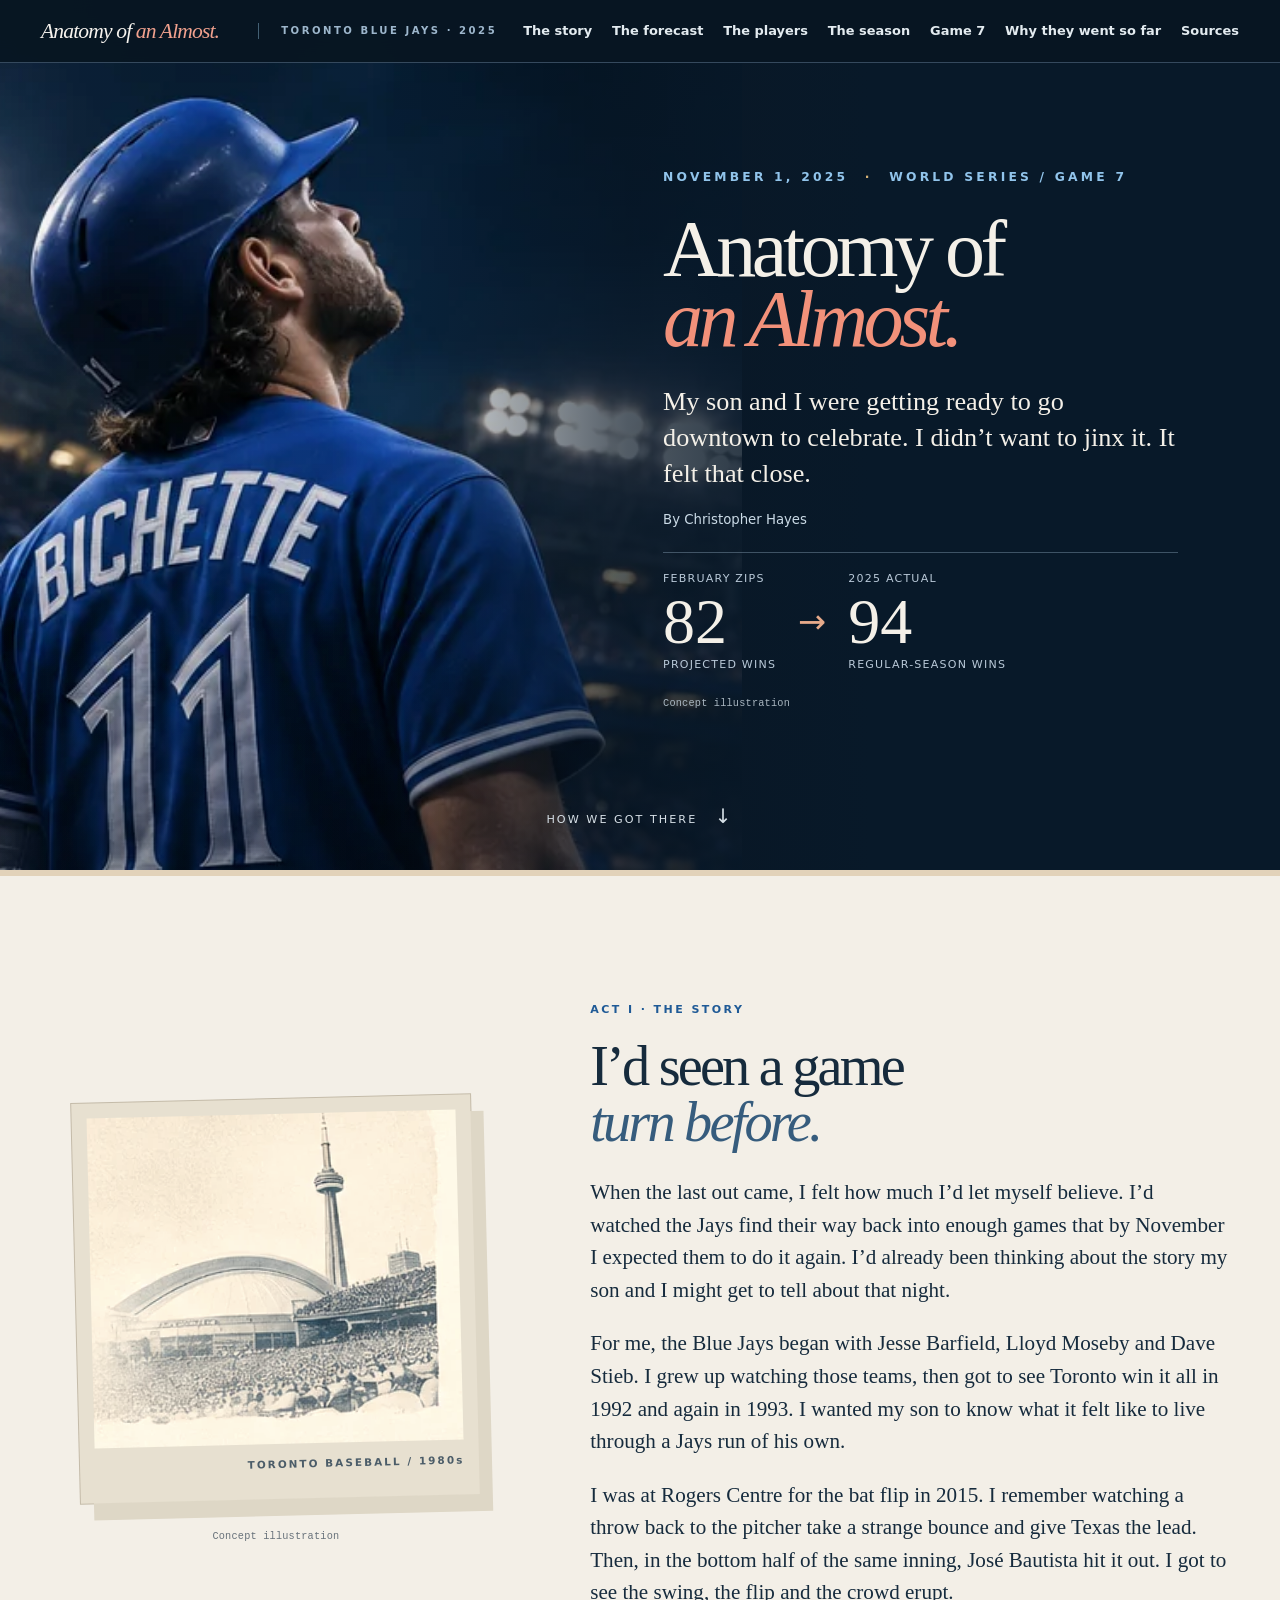
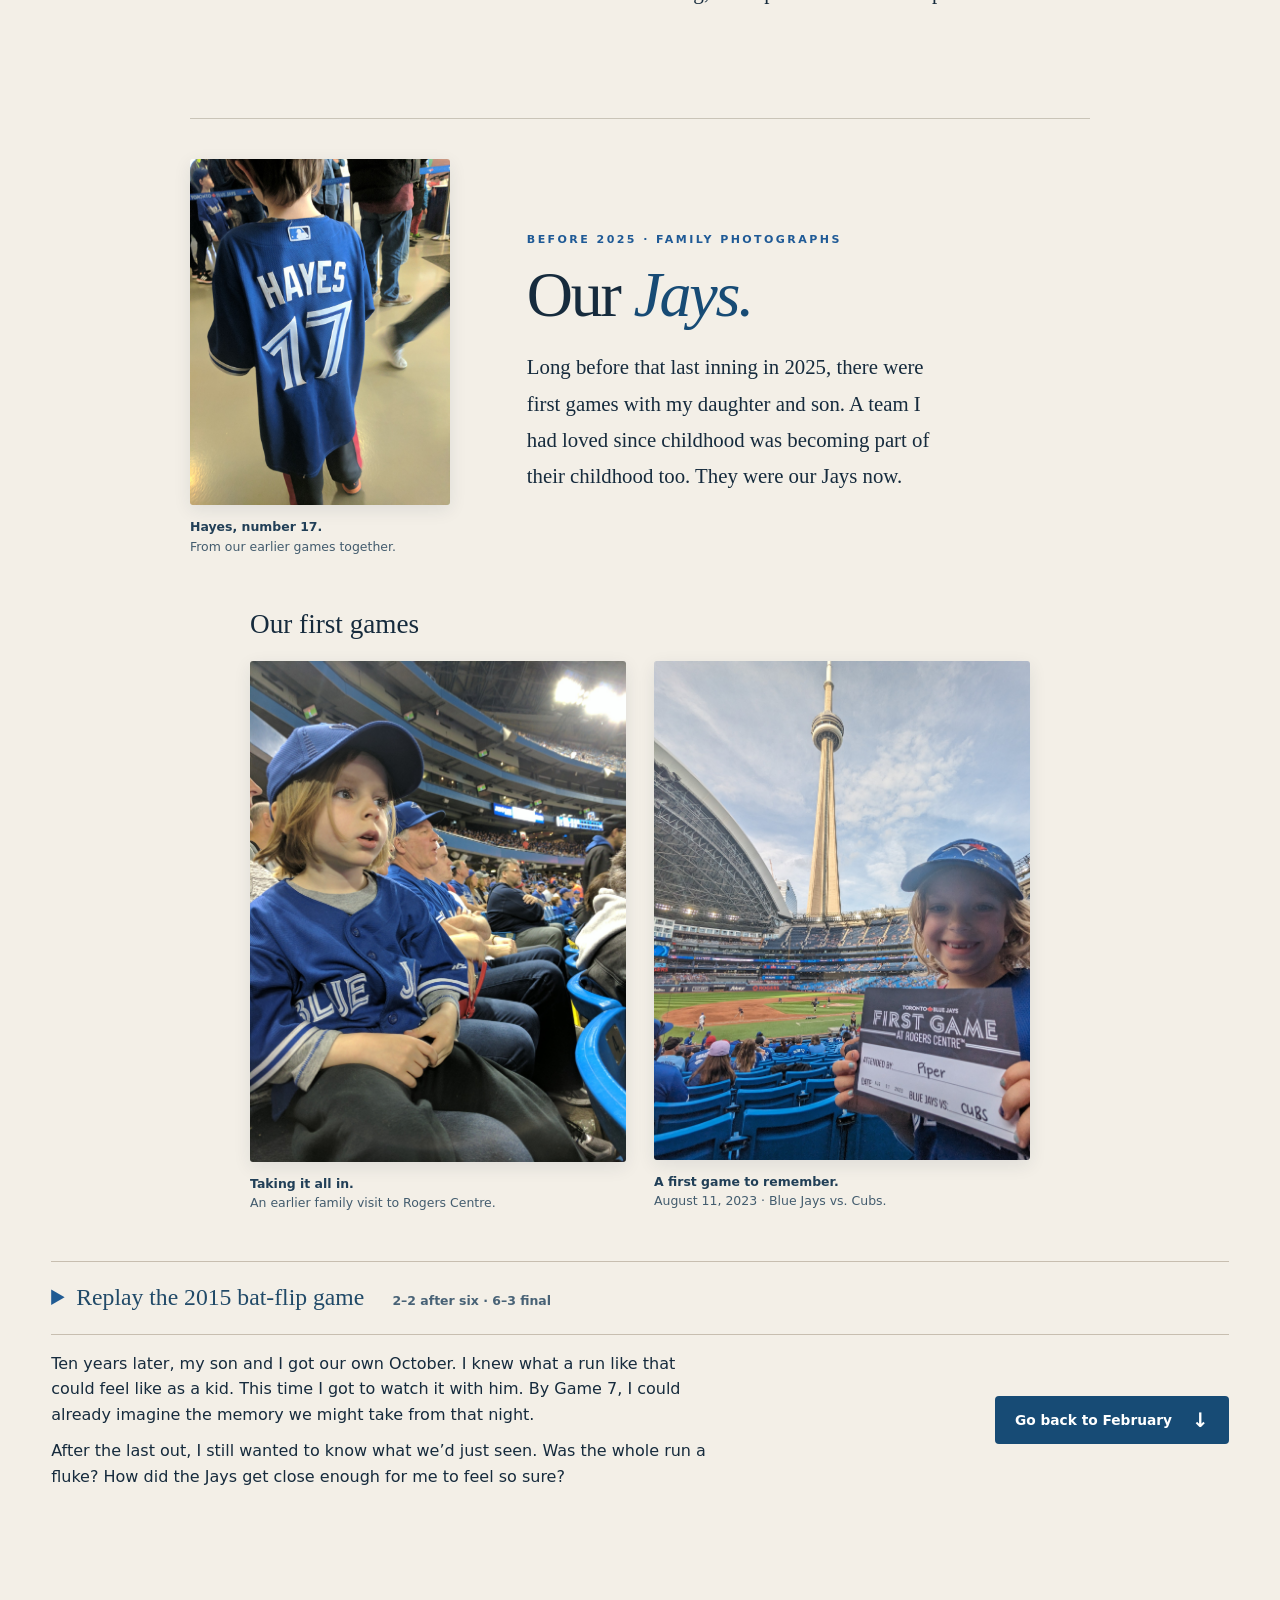
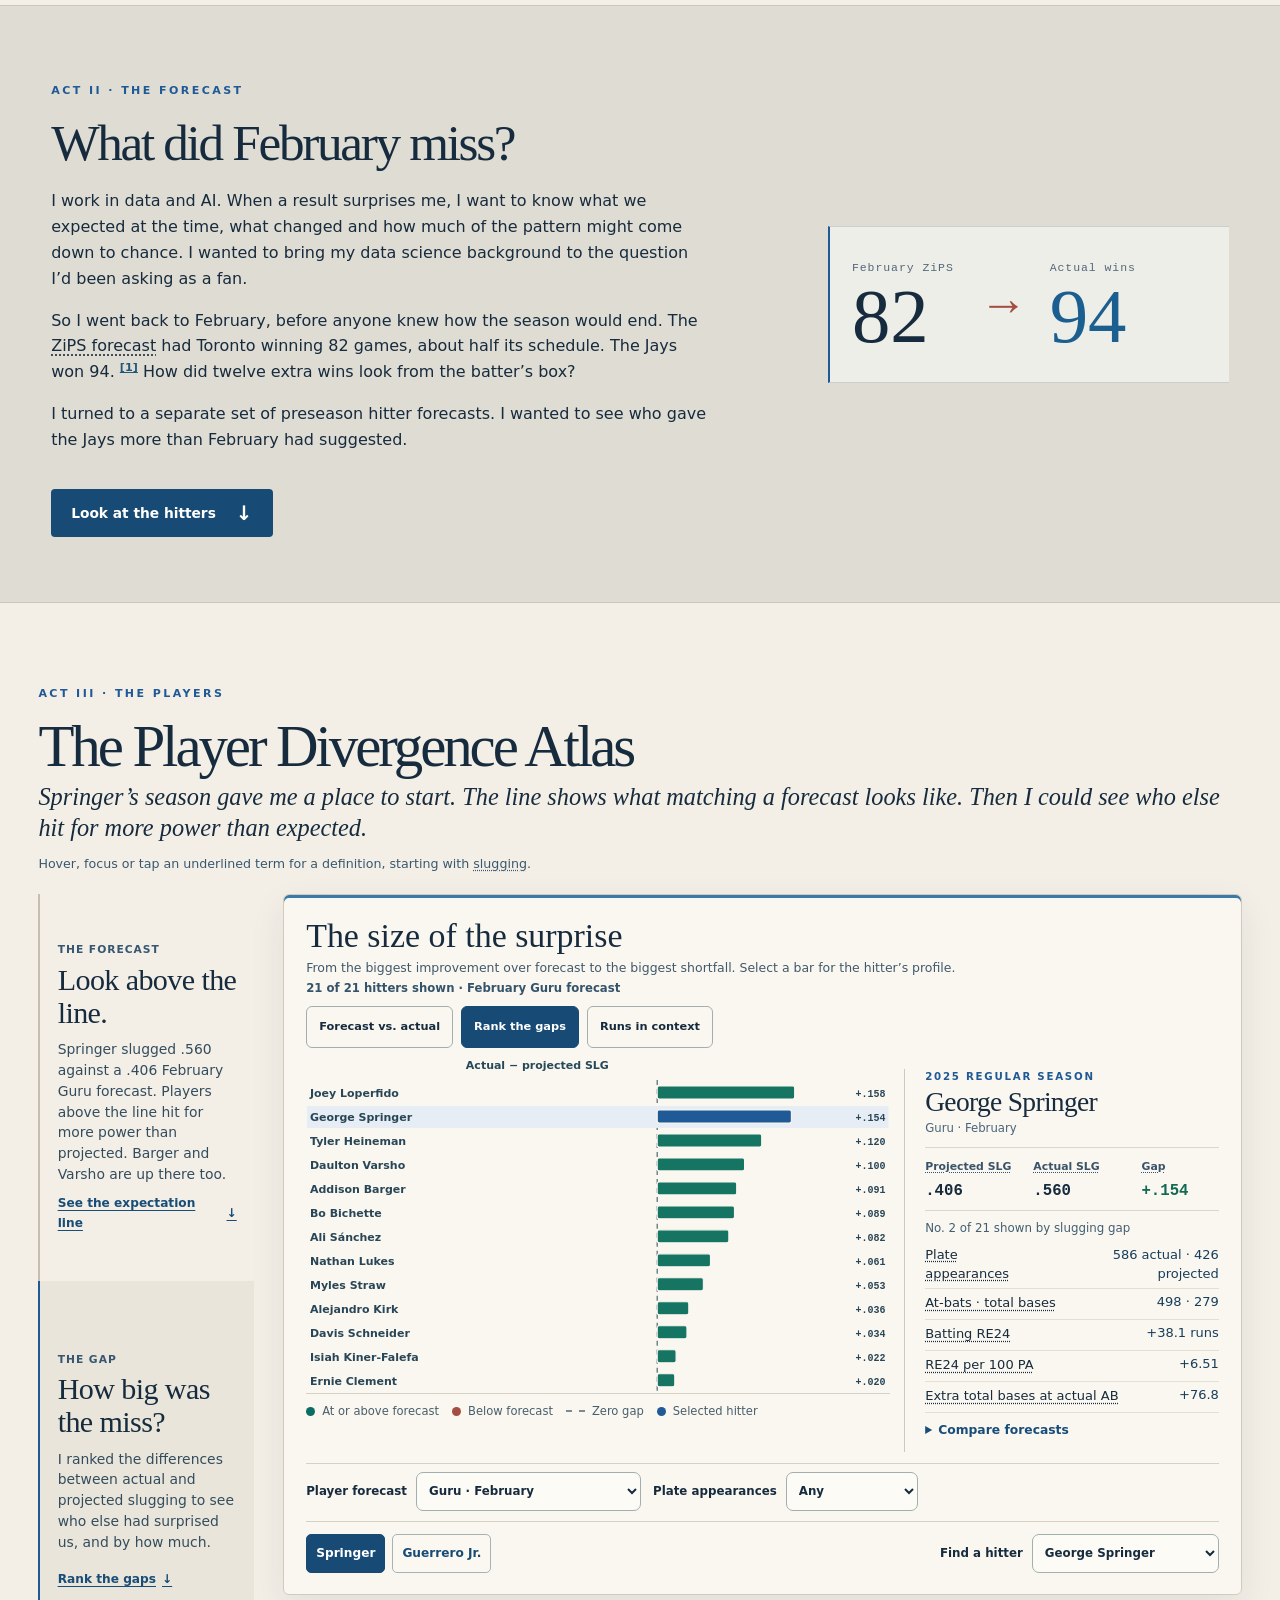
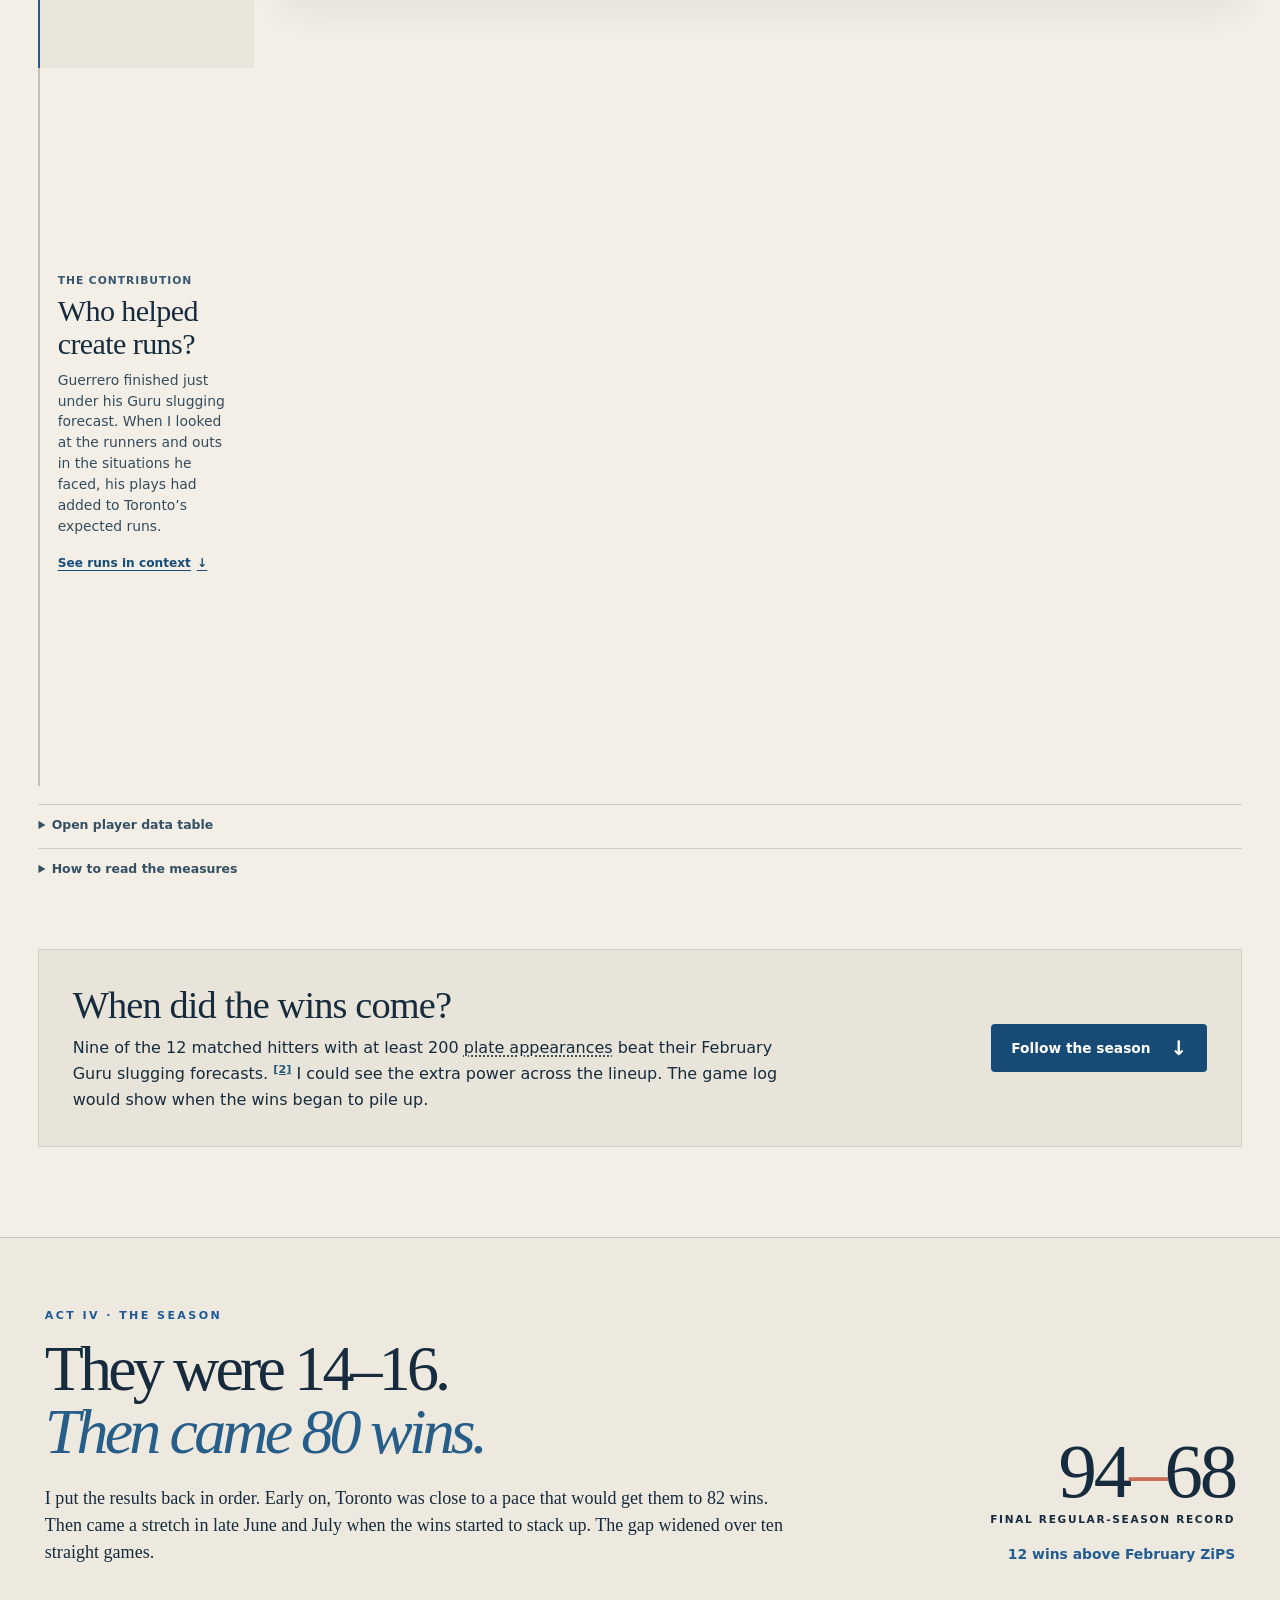
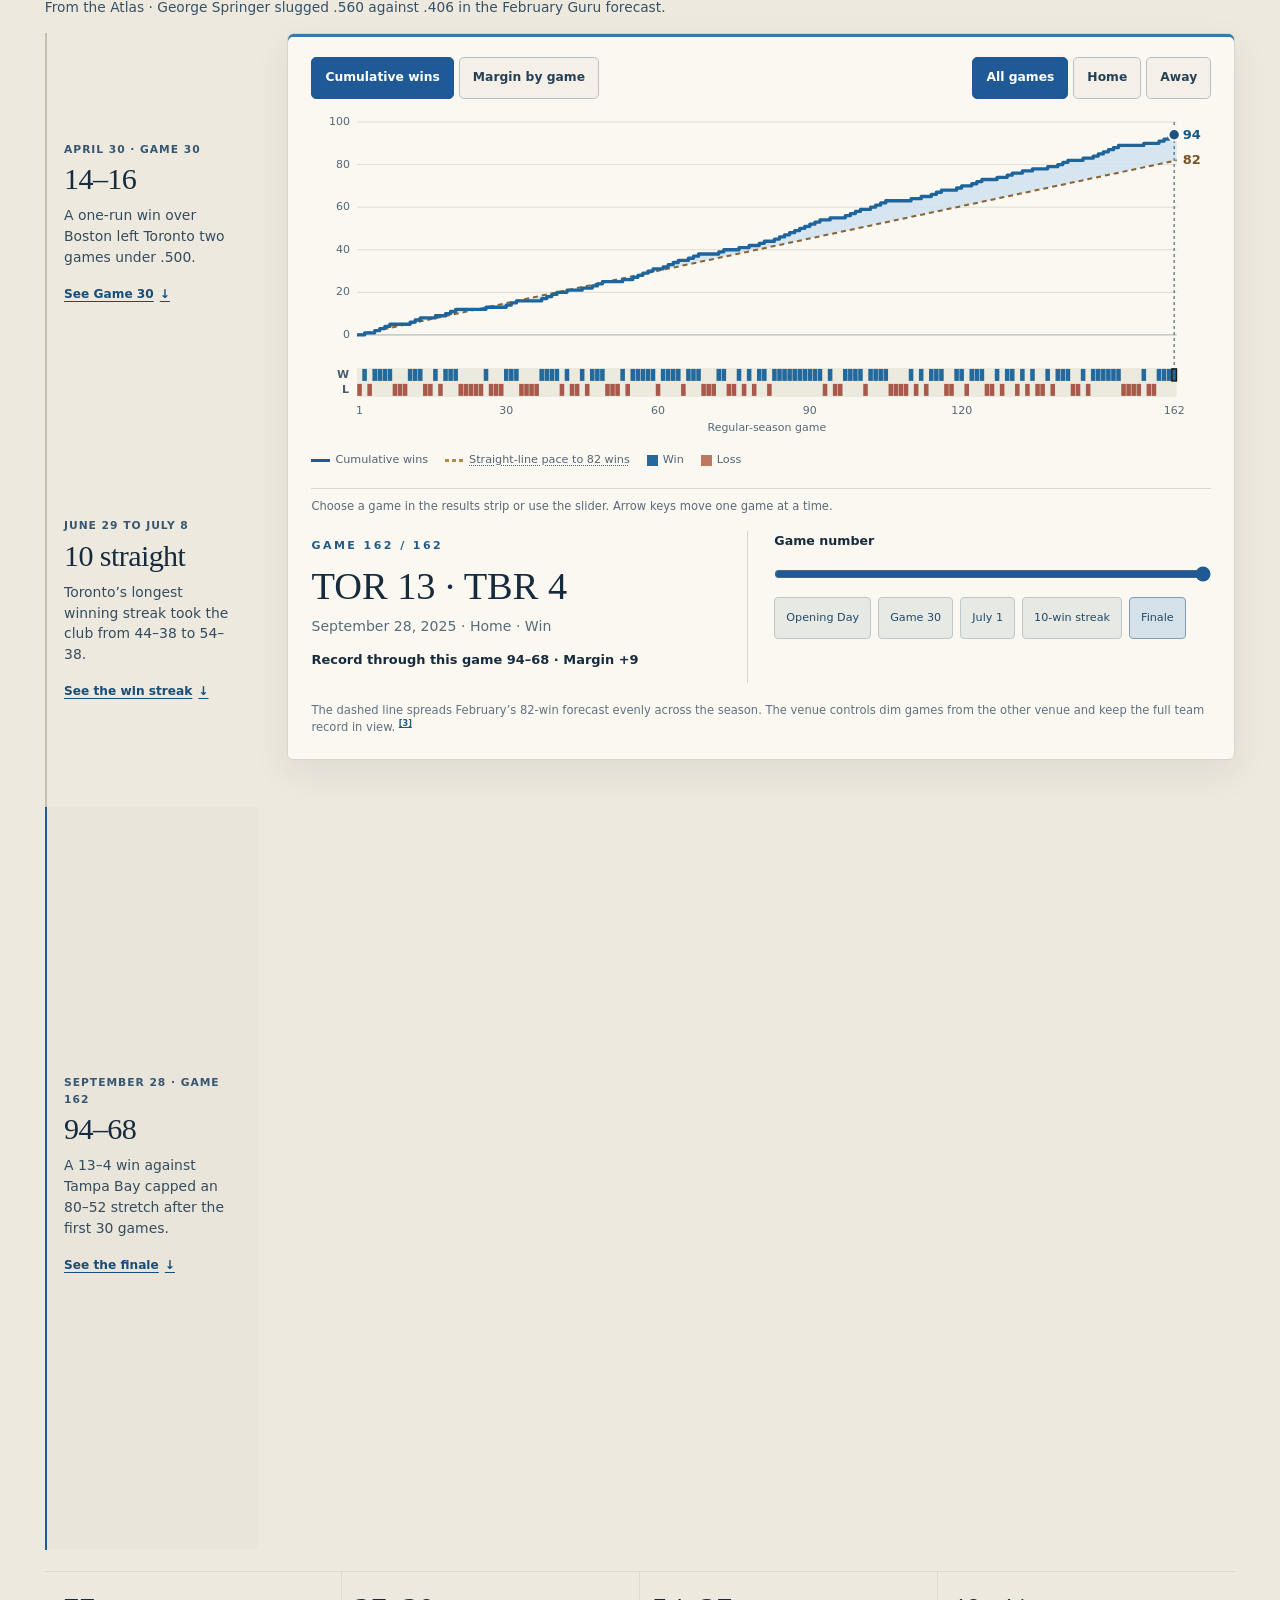
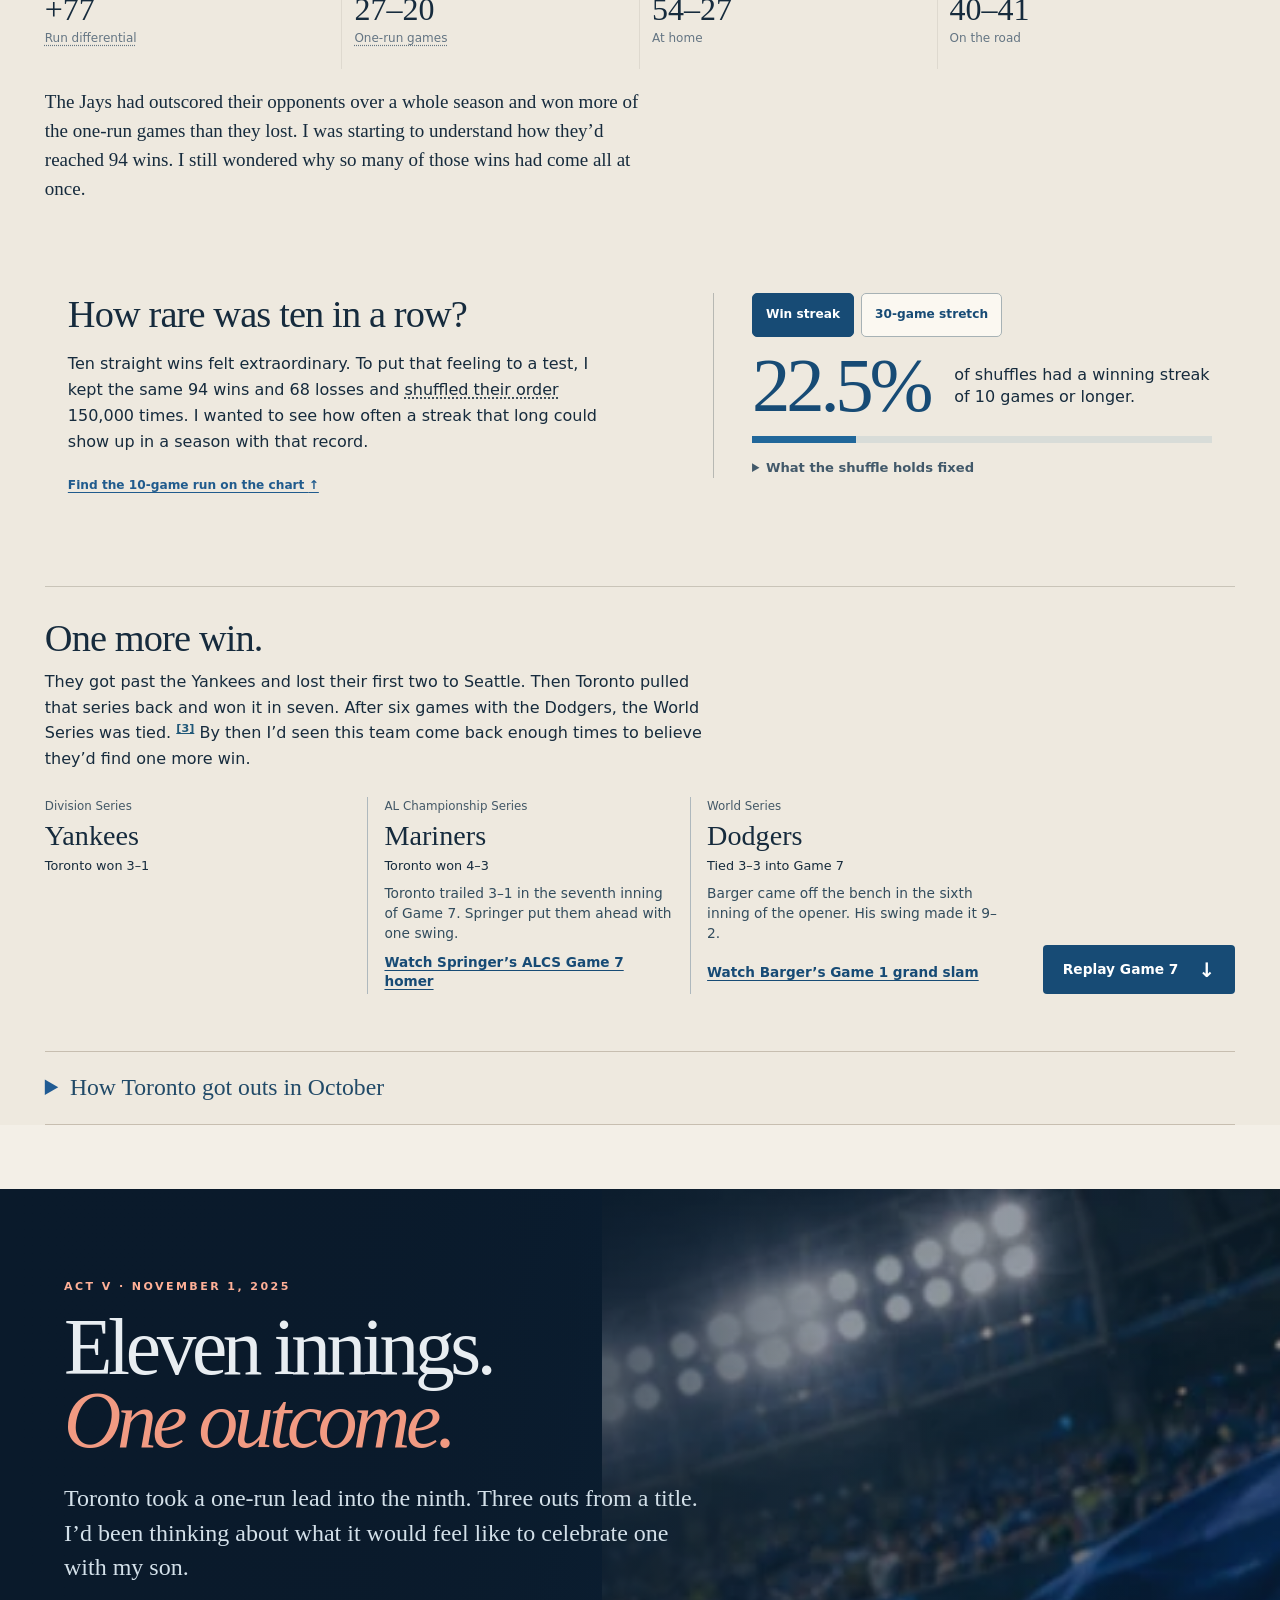
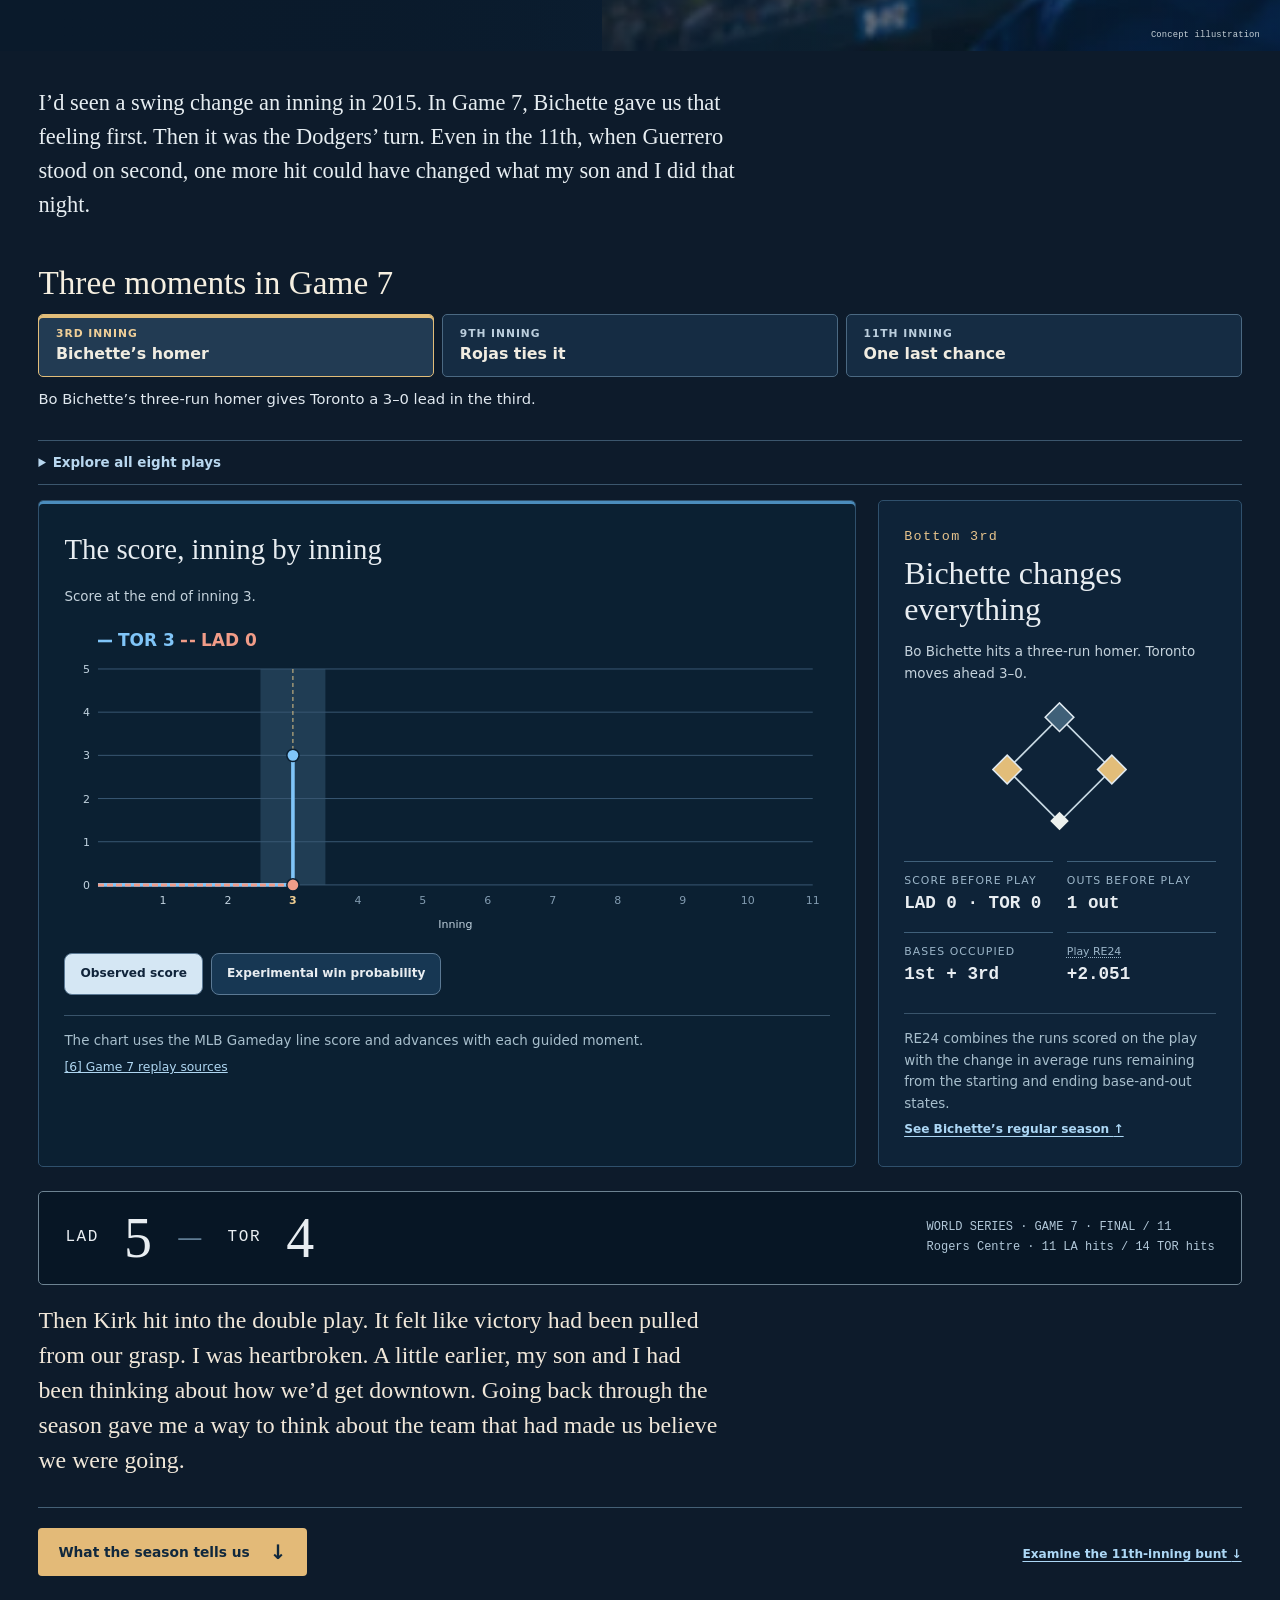
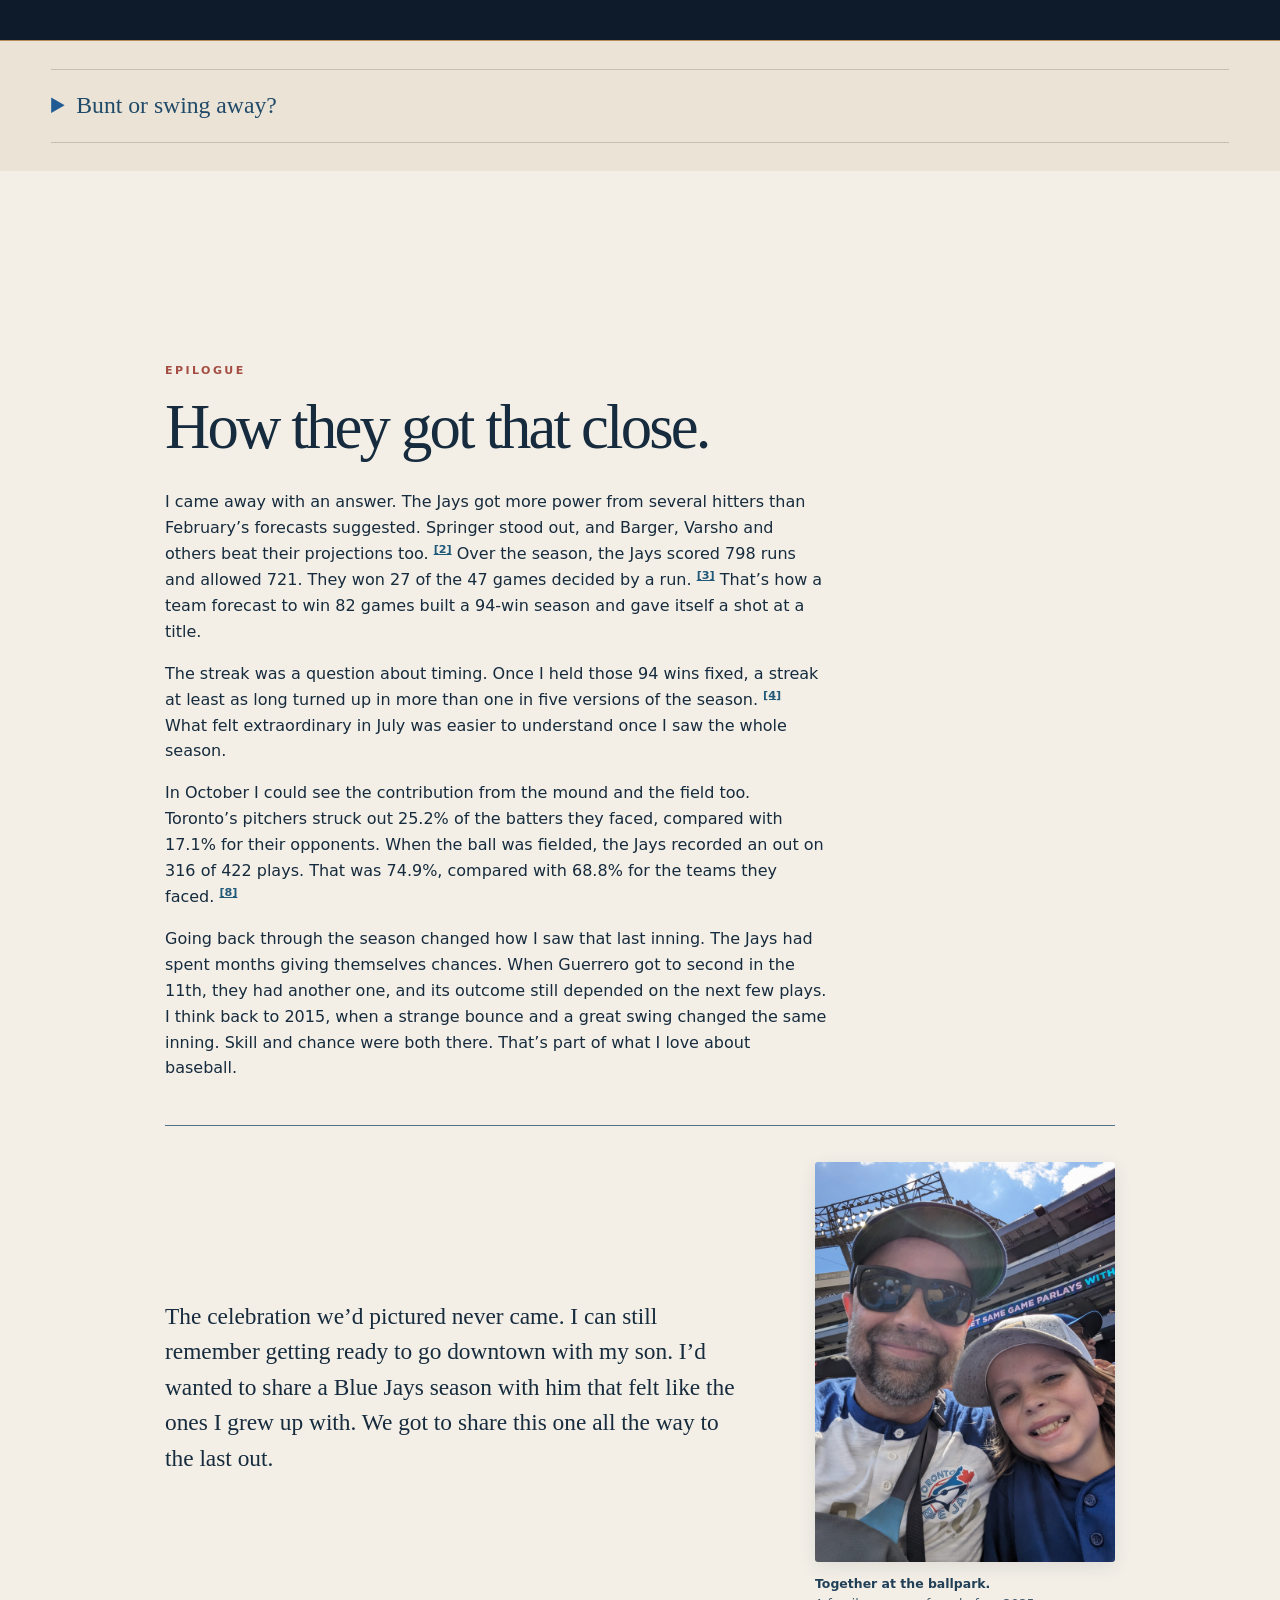
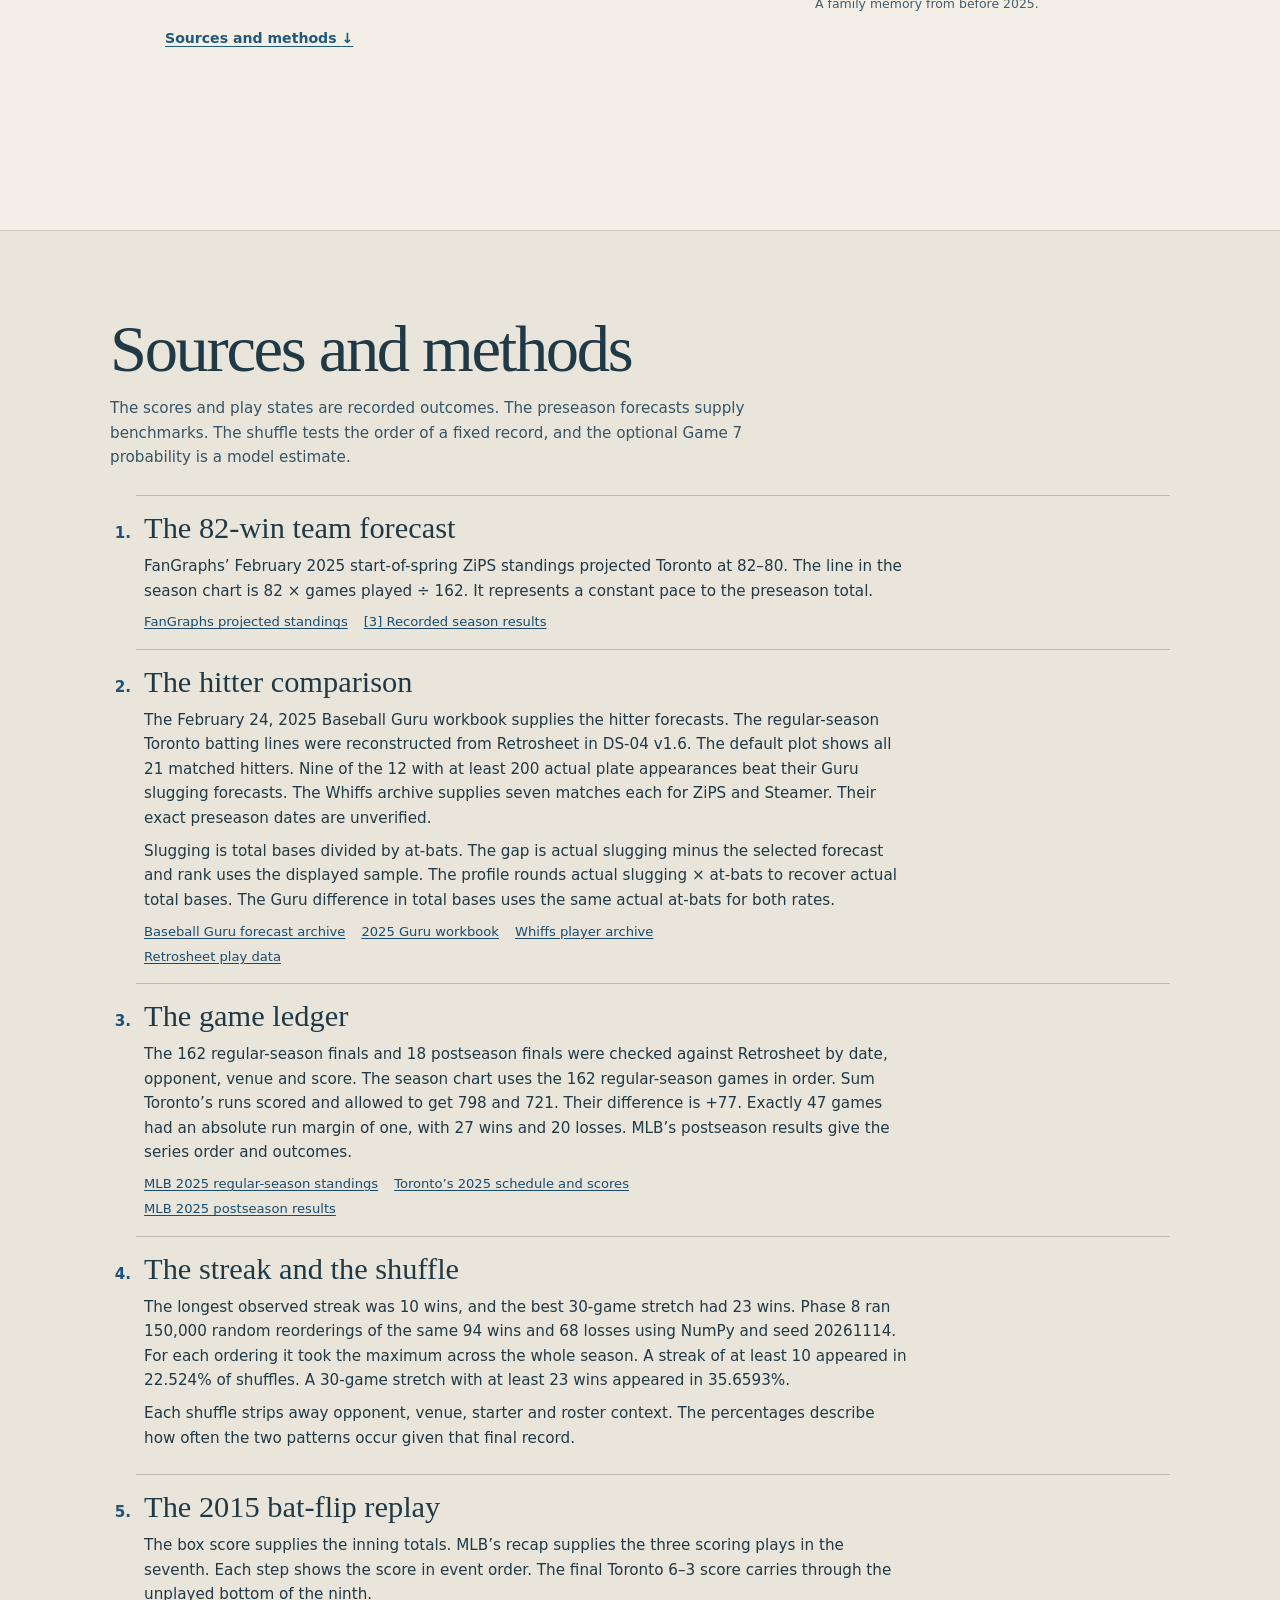
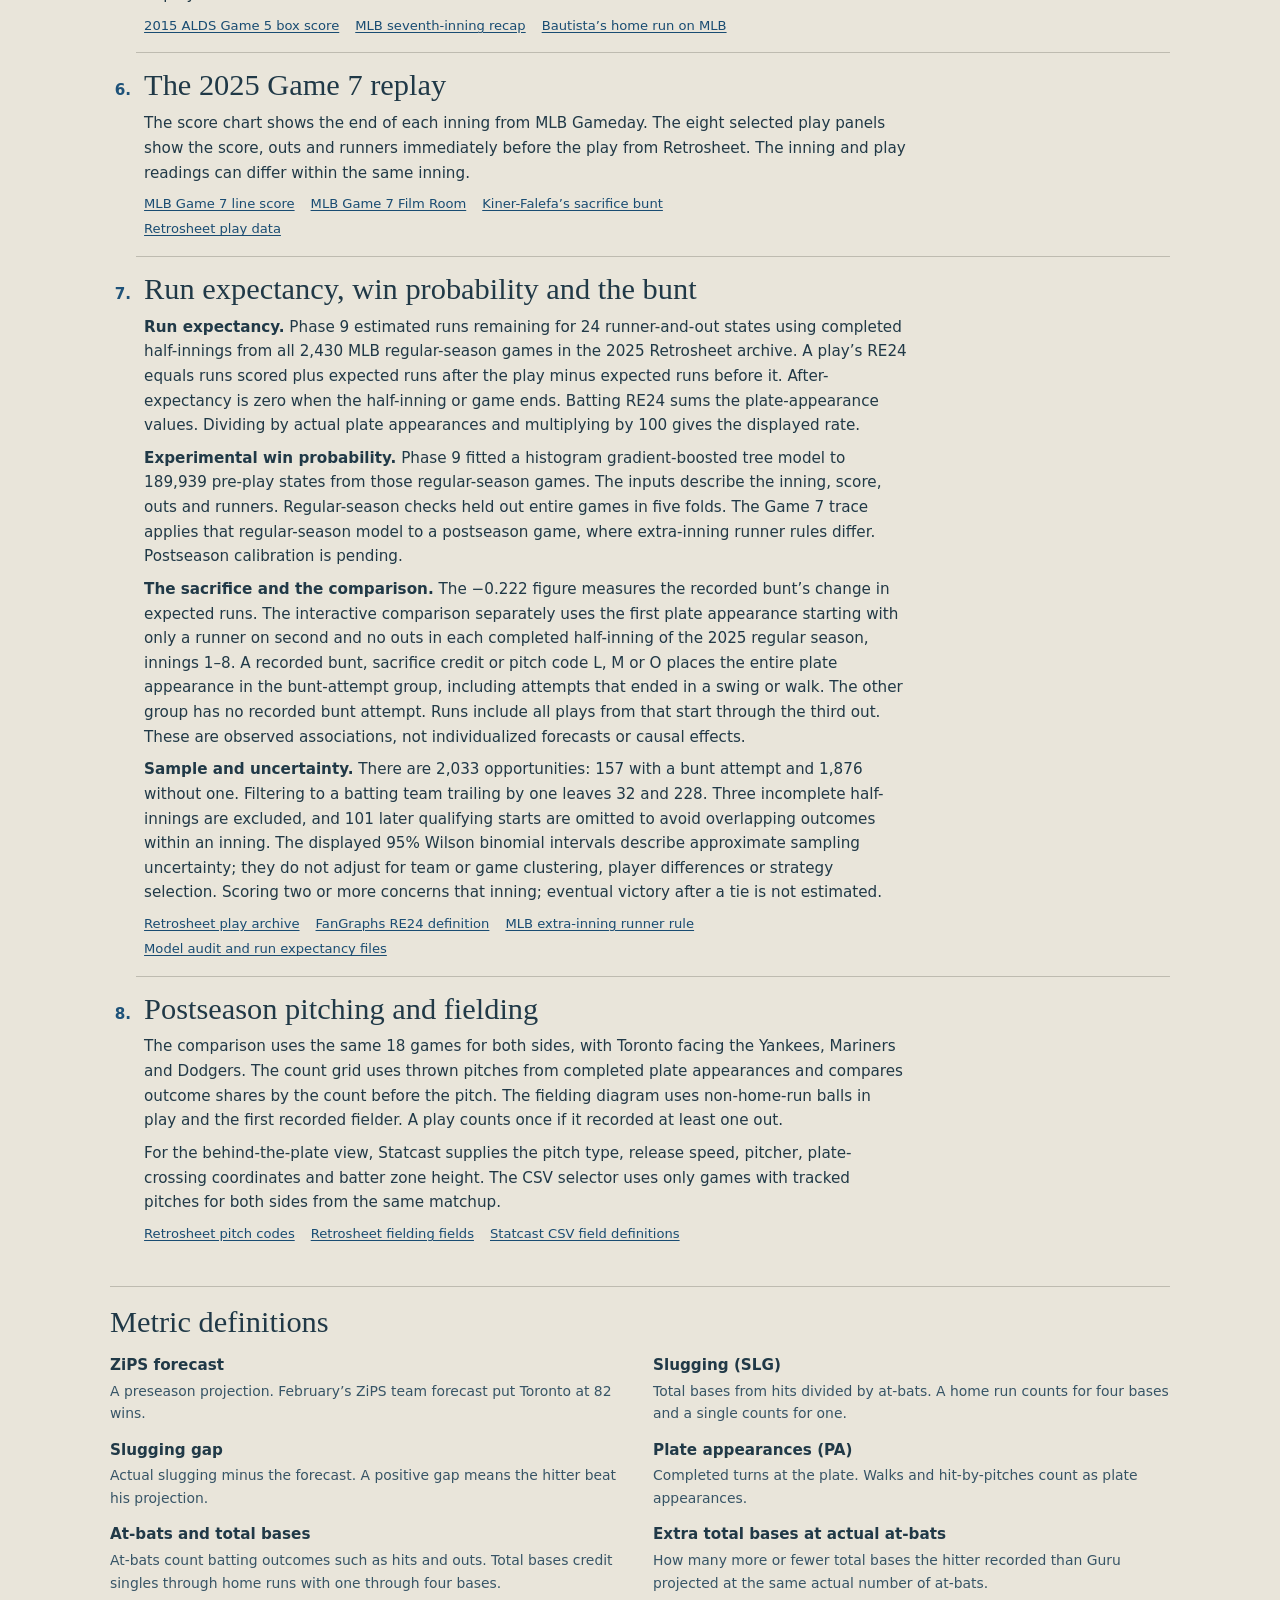
==== commit 777957e1: "Add family photographs and the Our Jays passage Weave four original photographs into the opening and" ====
--- a/index.html
+++ b/index.html
@@ -661,6 +661,77 @@
   .bunt-outcome-table td span { font-size: .63rem; }
 }
 
+/* Earlier family photographs: full frames, natural colour, captions outside the image. */
+.family-memories { margin-top: clamp(48px, 7vw, 88px); }
+.family-intro {
+  display: grid;
+  grid-template-columns: minmax(0, 260px) minmax(0, 1fr);
+  align-items: center;
+  gap: clamp(28px, 6vw, 80px);
+  max-width: 900px;
+  margin: 0 auto;
+  padding-top: 40px;
+  border-top: 1px solid var(--rule);
+}
+.family-copy h3 {
+  margin: 12px 0 20px;
+  font: 400 clamp(2.8rem, 5vw, 4.6rem)/1.05 var(--serif);
+  letter-spacing: -.035em;
+  color: var(--ink);
+}
+.family-copy h3 em { color: var(--blue-dark); }
+.family-copy > p:not(.eyebrow) {
+  max-width: 40ch;
+  margin-bottom: 0;
+  font: 400 clamp(1.1rem, 1.7vw, 1.3rem)/1.75 var(--serif);
+}
+.family-photo { min-width: 0; margin: 0; }
+.family-photo img {
+  display: block;
+  width: 100%;
+  height: auto;
+  max-width: 100%;
+  object-fit: contain;
+  filter: none;
+  border-radius: 3px;
+  box-shadow: 0 5px 18px #132d4317;
+}
+.family-photo figcaption {
+  margin-top: 12px;
+  color: #435c6e;
+  font: 400 .78rem/1.55 var(--ui);
+}
+.family-photo figcaption strong { display: block; color: #213f57; font-weight: 650; }
+.family-photo figcaption span { display: block; }
+.family-first-games { max-width: 780px; margin: 52px auto 0; }
+.family-first-games h4 {
+  margin: 0 0 20px;
+  font: 400 1.7rem/1.2 var(--serif);
+  color: var(--ink);
+}
+.family-photo-pair { display: grid; grid-template-columns: repeat(2, minmax(0, 1fr)); gap: 28px; }
+.family-closing {
+  display: grid;
+  grid-template-columns: minmax(0, 1fr) minmax(0, 300px);
+  align-items: center;
+  gap: clamp(28px, 6vw, 80px);
+  max-width: 980px;
+  margin-top: 44px;
+  padding-top: 36px;
+  border-top: 1px solid #527187;
+}
+.epilogue .family-closing .epilogue-close { margin: 0; border: 0; padding: 0; }
+@media (max-width: 600px) {
+  .family-intro { grid-template-columns: minmax(0, 1fr); gap: 28px; padding-top: 32px; }
+  .family-copy { grid-row: 1; }
+  .family-jersey { width: min(100%, 280px); margin: 0 auto; }
+  .family-first-games { margin-top: 38px; }
+  .family-photo-pair { grid-template-columns: minmax(0, 1fr); gap: 30px; }
+  .family-photo-pair .family-photo { width: min(100%, 360px); margin: 0 auto; }
+  .family-closing { grid-template-columns: minmax(0, 1fr); }
+  .family-closing .family-photo { width: min(100%, 360px); margin: 0 auto; }
+}
+
 </style>
 </head>
 <body>
@@ -699,6 +770,32 @@
         <p>I was at Rogers Centre for the bat flip in 2015. I remember watching a throw back to the pitcher take a strange bounce and give Texas the lead. Then, in the bottom half of the same inning, José Bautista hit it out. I got to see the swing, the flip and the crowd erupt.</p>
       </div>
     </div>
+    <section class="family-memories section-wrap" id="our-jays" aria-labelledby="our-jays-title" tabindex="-1">
+      <div class="family-intro">
+        <figure class="family-photo family-jersey">
+          <img src="[data-uri]